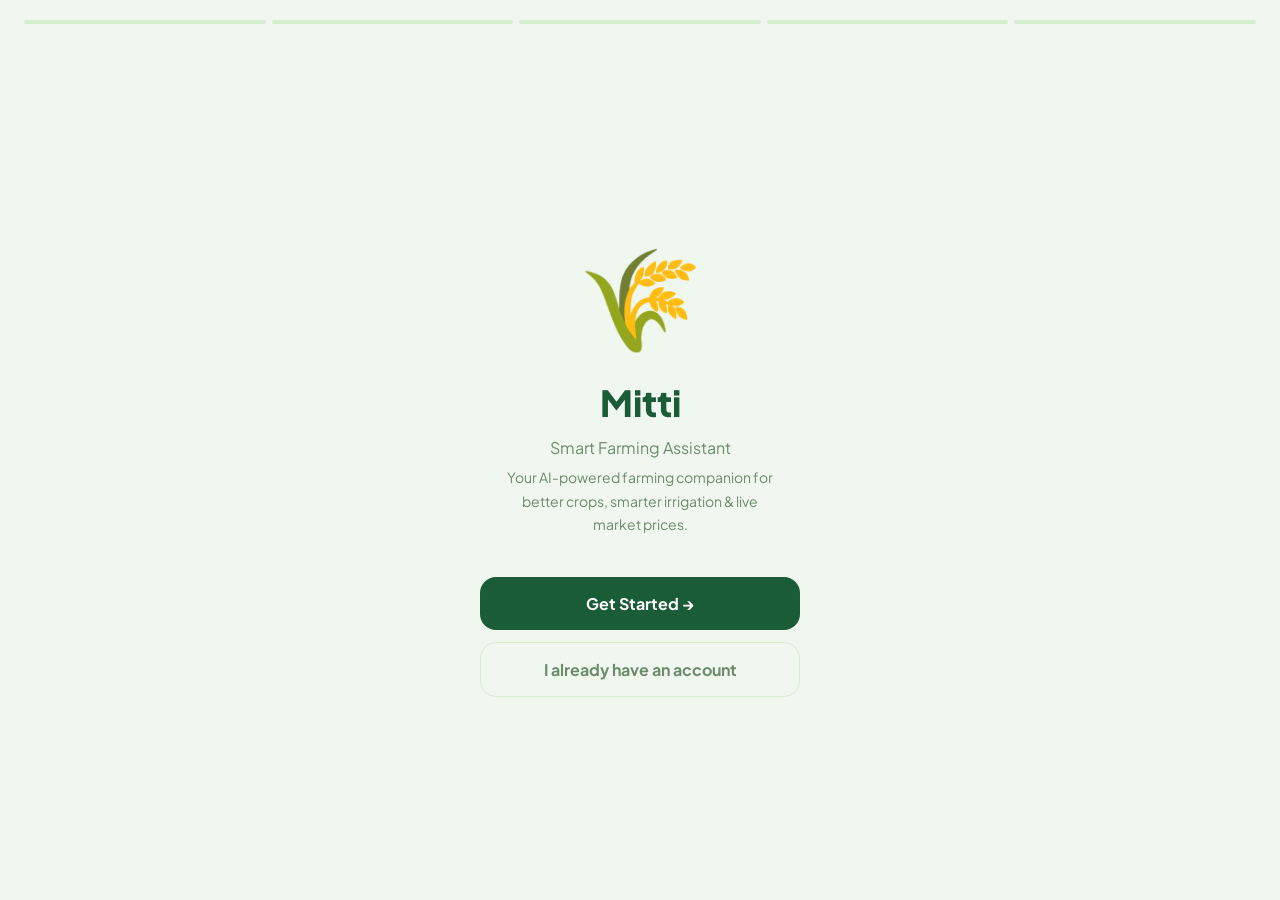
==== index.html @ cff634e8 "Update print statement from 'Hello' to 'Goodbye'" ====
<!DOCTYPE html>
<html lang="en">
<head>
<meta charset="UTF-8"/>
<meta name="viewport" content="width=device-width, initial-scale=1.0"/>
<title>Mitti – Smart Farming Assistant</title>
<link href="https://fonts.googleapis.com/css2?family=Noto+Sans+Bengali:wght@400;600;700;800&family=Noto+Sans+Devanagari:wght@400;600;700;800&family=Plus+Jakarta+Sans:wght@400;500;600;700;800&display=swap" rel="stylesheet"/>
<style>
*{margin:0;padding:0;box-sizing:border-box}
:root{
  --green:#1A5C38;--green2:#2E8B57;--green3:#E8F5E2;
  --amber:#F4A429;--amber3:#FEF3E2;
  --bg:#F0F7EE;--card:#fff;--border:#D6EDD0;
  --text:#1A2E1A;--muted:#6B8C6B;
  --danger:#C0392B;--info:#1A6EA8;--teal:#0F8C6E;
  --radius:16px;--shadow:0 2px 16px rgba(26,92,56,0.08);
}
body{font-family:'Plus Jakarta Sans',sans-serif;background:var(--bg);color:var(--text);min-height:100vh}

/* ── ONBOARDING ── */
#onboarding{position:fixed;inset:0;z-index:999;background:var(--bg);display:flex;flex-direction:column;overflow:hidden}
.ob-progress{display:flex;gap:6px;padding:20px 24px 0}
.ob-step{height:4px;border-radius:2px;flex:1;background:var(--border);transition:background 0.3s}
.ob-step.done{background:var(--green)}
.ob-screen{display:none;flex:1;flex-direction:column;padding:28px 24px 24px;overflow-y:auto}
.ob-screen.active{display:flex}
.ob-title{font-size:26px;font-weight:800;color:var(--text);margin-bottom:8px;line-height:1.2}
.ob-sub{font-size:14px;color:var(--muted);margin-bottom:28px;line-height:1.6}
.ob-illus{font-size:80px;text-align:center;margin-bottom:20px}
.ob-input-wrap{margin-bottom:16px}
.ob-label{font-size:13px;font-weight:600;color:var(--muted);margin-bottom:6px;display:block}
.ob-input{width:100%;border:1.5px solid var(--border);border-radius:14px;padding:14px 16px;font-size:15px;outline:none;font-family:inherit;background:var(--card);color:var(--text);transition:border 0.2s}
.ob-input:focus{border-color:var(--green2)}
.ob-input.error{border-color:var(--danger)}
.ob-err{font-size:12px;color:var(--danger);margin-top:5px;display:none}
.ob-row{display:flex;gap:12px}
.ob-btn{width:100%;background:var(--green);color:#fff;border:none;border-radius:16px;padding:16px;font-size:16px;font-weight:700;cursor:pointer;font-family:inherit;margin-top:auto;transition:all 0.2s}
.ob-btn:hover{background:var(--green2)}
.ob-btn:disabled{background:#ccc;cursor:default}
.ob-btn-outline{background:transparent;border:1.5px solid var(--border);color:var(--muted)}
.ob-btn-outline:hover{border-color:var(--green);color:var(--green);background:var(--green3)}

/* OTP boxes */
.otp-row{display:flex;gap:12px;justify-content:center;margin:24px 0}
.otp-box{width:54px;height:60px;border:1.5px solid var(--border);border-radius:14px;font-size:24px;font-weight:700;text-align:center;outline:none;font-family:inherit;background:var(--card);color:var(--text);transition:border 0.2s}
.otp-box:focus{border-color:var(--green2)}

/* Language grid */
.lang-grid{display:grid;grid-template-columns:1fr 1fr;gap:10px;margin-bottom:20px}
.lang-card{border:1.5px solid var(--border);border-radius:14px;padding:14px 16px;cursor:pointer;transition:all 0.2s;display:flex;align-items:center;gap:12px;background:var(--card)}
.lang-card:hover{border-color:var(--green2);background:var(--green3)}
.lang-card.selected{border-color:var(--green);background:var(--green3)}
.lang-card.selected .lang-check{opacity:1}
.lang-flag{font-size:26px}
.lang-name{font-size:14px;font-weight:700;color:var(--text)}
.lang-native{font-size:13px;color:var(--muted)}
.lang-check{opacity:0;color:var(--green);font-size:18px;margin-left:auto;transition:opacity 0.2s}

/* Location */
.pincode-status{font-size:13px;margin-top:8px;display:none}
.pincode-status.loading{display:block;color:var(--muted)}
.pincode-status.found{display:block;color:var(--green)}
.pincode-status.notfound{display:block;color:var(--danger)}
.location-card{background:var(--green3);border:1px solid var(--border);border-radius:14px;padding:16px;margin-top:14px;display:none}
.location-card.show{display:block}

/* Welcome screen */
.welcome-hero{background:linear-gradient(135deg,var(--green) 0%,var(--teal) 100%);border-radius:24px;padding:32px 24px;color:#fff;text-align:center;margin-bottom:24px}
.welcome-avatar{width:72px;height:72px;border-radius:36px;background:rgba(255,255,255,0.2);display:inline-flex;align-items:center;justify-content:center;font-size:36px;margin-bottom:16px}

/* ── MAIN APP ── */
#app{display:none}
.app-wrap{display:flex;min-height:100vh}
.sidebar{width:240px;background:var(--card);border-right:1px solid var(--border);position:fixed;top:0;left:0;height:100vh;display:flex;flex-direction:column;z-index:100;transition:transform 0.3s}
.main{margin-left:240px;flex:1;min-height:100vh}
.topbar{background:var(--card);border-bottom:1px solid var(--border);padding:16px 28px;display:flex;align-items:center;justify-content:space-between;position:sticky;top:0;z-index:50}
.content{padding:28px;max-width:1100px}
.sidebar-logo{padding:20px 20px 14px;display:flex;align-items:center;gap:12px;border-bottom:1px solid var(--border)}
.logo-icon{width:40px;height:40px;background:var(--green);border-radius:12px;display:flex;align-items:center;justify-content:center;font-size:20px}
.logo-text{font-size:20px;font-weight:800;color:var(--green)}
.nav-items{padding:16px 12px;flex:1}
.nav-item{display:flex;align-items:center;gap:12px;padding:11px 14px;border-radius:12px;cursor:pointer;font-size:14px;font-weight:600;color:var(--muted);transition:all 0.2s;margin-bottom:4px;border:none;background:none;width:100%;text-align:left;font-family:inherit}
.nav-item:hover{background:var(--green3);color:var(--green)}
.nav-item.active{background:var(--green3);color:var(--green)}
.sidebar-bottom{padding:16px;border-top:1px solid var(--border)}
.user-chip{display:flex;align-items:center;gap:10px;margin-bottom:12px}
.user-avatar{width:36px;height:36px;border-radius:18px;background:var(--green);display:flex;align-items:center;justify-content:center;font-size:16px;color:#fff;flex-shrink:0}
.lang-btn{background:var(--amber);color:#fff;border:none;border-radius:20px;padding:7px 18px;font-size:13px;font-weight:700;cursor:pointer;font-family:inherit}
.card{background:var(--card);border:1px solid var(--border);border-radius:var(--radius);box-shadow:var(--shadow)}
.grid-2{display:grid;grid-template-columns:1fr 1fr;gap:16px}
.grid-3{display:grid;grid-template-columns:1fr 1fr 1fr;gap:16px}
.grid-4{display:grid;grid-template-columns:repeat(4,1fr);gap:16px}
.hero-card{background:linear-gradient(135deg,var(--green) 0%,var(--teal) 100%);color:#fff;border-radius:20px;padding:28px;position:relative;overflow:hidden;margin-bottom:24px}
.hero-card::after{content:"🌿";position:absolute;right:-10px;top:-10px;font-size:120px;opacity:0.1;pointer-events:none}
.hero-temp{font-size:64px;font-weight:800;line-height:1}
.hero-badge{background:rgba(255,255,255,0.18);border-radius:12px;padding:7px 14px;font-size:13px;font-weight:600}
.stat-card{padding:20px;text-align:center}
.stat-val{font-size:28px;font-weight:800;margin:8px 0 4px}
.stat-lbl{font-size:12px;color:var(--muted);font-weight:600}
.field-card{padding:18px;cursor:pointer;transition:all 0.2s;border-radius:var(--radius)}
.field-card:hover{box-shadow:0 4px 24px rgba(26,92,56,0.12);transform:translateY(-2px)}
.health-bar-bg{background:#E8F5E2;border-radius:6px;height:8px;overflow:hidden;flex:1}
.health-bar{height:100%;border-radius:6px;background:linear-gradient(90deg,var(--green2),var(--amber))}
.badge{font-size:11px;font-weight:700;padding:4px 12px;border-radius:20px}
.badge-optimal{background:#E8F5E0;color:#1A5C38}
.badge-refill{background:#FDEDEC;color:#C0392B}
.badge-full{background:#EAF3FB;color:#1A6EA8}
.market-row{display:flex;align-items:center;padding:14px 18px;border-bottom:1px solid var(--border);transition:background 0.15s}
.market-row:last-child{border-bottom:none}
.market-row:hover{background:var(--bg)}
.up{color:#1A7A3C}.down{color:var(--danger)}.stable{color:var(--muted)}
.chat-wrap{display:flex;flex-direction:column;height:calc(100vh - 140px);max-height:720px}
.chat-msgs{flex:1;overflow-y:auto;padding:16px 0;display:flex;flex-direction:column;gap:12px}
.msg{display:flex;gap:10px;align-items:flex-start}
.msg.user{flex-direction:row-reverse}
.msg-avatar{width:36px;height:36px;border-radius:18px;background:var(--green);display:flex;align-items:center;justify-content:center;font-size:16px;flex-shrink:0}
.msg-bubble{max-width:72%;padding:12px 16px;border-radius:18px;font-size:14px;line-height:1.65;white-space:pre-wrap}
.msg.ai .msg-bubble{background:var(--card);border:1px solid var(--border);border-radius:4px 18px 18px 18px;color:var(--text)}
.msg.user .msg-bubble{background:var(--green);color:#fff;border-radius:18px 4px 18px 18px}
.chat-input-row{display:flex;gap:10px;padding:16px 0 0;border-top:1px solid var(--border)}
.chat-input{flex:1;border:1.5px solid var(--border);border-radius:14px;padding:12px 16px;font-size:14px;outline:none;font-family:inherit;background:var(--card);color:var(--text)}
.chat-input:focus{border-color:var(--green2)}
.chat-send{width:44px;height:44px;border-radius:12px;border:none;background:var(--green);color:#fff;font-size:18px;cursor:pointer;display:flex;align-items:center;justify-content:center}
.chat-send:disabled{background:#ccc;cursor:default}
.suggestion-btn{background:var(--green3);border:1px solid var(--border);border-radius:20px;padding:7px 14px;font-size:12px;color:var(--green);cursor:pointer;font-weight:600;font-family:inherit}
.forecast-row{display:flex;align-items:center;padding:13px 18px;border-bottom:1px solid var(--border)}
.forecast-row:last-child{border-bottom:none}
.tip-card{display:flex;gap:14px;align-items:flex-start;border-radius:14px;padding:16px}
.section-title{font-size:19px;font-weight:800;color:var(--text);margin-bottom:16px}
.section-sub{font-size:13px;color:var(--muted);margin-bottom:16px;margin-top:-10px}
.mover-card{border-radius:16px;padding:16px 18px}
.chip-row{display:flex;gap:8px;flex-wrap:wrap;margin-bottom:16px}
.chip{border-radius:20px;padding:6px 16px;font-size:13px;font-weight:600;cursor:pointer;border:1px solid var(--border);background:var(--card);color:var(--muted);transition:all 0.2s;font-family:inherit}
.chip.active{background:var(--green);color:#fff;border-color:var(--green)}
.search-box{display:flex;align-items:center;gap:10px;background:var(--card);border:1.5px solid var(--border);border-radius:14px;padding:10px 16px;margin-bottom:14px}
.search-box:focus-within{border-color:var(--green2)}
.search-input{border:none;outline:none;flex:1;font-size:14px;font-family:inherit;background:transparent;color:var(--text)}
.modal-overlay{position:fixed;inset:0;background:rgba(0,0,0,0.5);z-index:200;display:flex;align-items:center;justify-content:center;padding:20px}
.modal{background:var(--card);border-radius:24px;padding:28px;width:100%;max-width:480px;max-height:88vh;overflow-y:auto}
.modal-close{background:var(--bg);border:none;border-radius:20px;width:34px;height:34px;cursor:pointer;font-size:16px;display:flex;align-items:center;justify-content:center}
.modal-row{display:flex;justify-content:space-between;padding:12px 0;border-bottom:1px solid var(--border);font-size:14px}
.modal-row span:first-child{color:var(--muted)}
.modal-row span:last-child{font-weight:600}
.btn-primary{width:100%;margin-top:20px;background:var(--green);color:#fff;border:none;border-radius:16px;padding:15px;font-size:15px;font-weight:700;cursor:pointer;font-family:inherit}
.dot{width:7px;height:7px;border-radius:50%;background:var(--green2);animation:bounce 1.2s ease-in-out infinite}
.dot:nth-child(2){animation-delay:0.2s}.dot:nth-child(3){animation-delay:0.4s}
@keyframes bounce{0%,60%,100%{transform:translateY(0)}30%{transform:translateY(-7px)}}
.hamburger{display:none;background:none;border:none;cursor:pointer;font-size:24px;padding:4px}
.sidebar-overlay{display:none;position:fixed;inset:0;background:rgba(0,0,0,0.4);z-index:99}
@media(max-width:768px){
  .sidebar{transform:translateX(-100%)}
  .sidebar.open{transform:translateX(0)}
  .sidebar-overlay.open{display:block}
  .main{margin-left:0}
  .topbar{padding:14px 16px}
  .content{padding:16px}
  .grid-4{grid-template-columns:1fr 1fr}
  .grid-3{grid-template-columns:1fr 1fr}
  .grid-2{grid-template-columns:1fr}
  .hamburger{display:block}
  .chat-wrap{height:calc(100vh - 120px)}
  .hero-temp{font-size:48px}
  .lang-grid{grid-template-columns:1fr 1fr}
}
</style>
</head>
<body>

<!-- ═══════════════ ONBOARDING ═══════════════ -->
<div id="onboarding">
  <div class="ob-progress">
    <div class="ob-step" id="p0"></div>
    <div class="ob-step" id="p1"></div>
    <div class="ob-step" id="p2"></div>
    <div class="ob-step" id="p3"></div>
    <div class="ob-step" id="p4"></div>
  </div>

  <!-- Screen 0: Welcome splash -->
  <div class="ob-screen active" id="ob0">
    <div style="flex:1;display:flex;flex-direction:column;align-items:center;justify-content:center;text-align:center">
      <div style="font-size:100px;margin-bottom:20px">🌾</div>
      <div style="font-size:36px;font-weight:800;color:var(--green);margin-bottom:12px">Mitti</div>
      <div style="font-size:16px;color:var(--muted);margin-bottom:8px">Smart Farming Assistant</div>
      <div style="font-size:14px;color:var(--muted);max-width:280px;line-height:1.7;margin-bottom:40px">
        Your AI-powered farming companion for better crops, smarter irrigation & live market prices.
      </div>
      <div style="display:flex;flex-direction:column;gap:12px;width:100%;max-width:320px">
        <button class="ob-btn" onclick="goStep(1)">Get Started →</button>
        <button class="ob-btn ob-btn-outline" onclick="goStep(1)">I already have an account</button>
      </div>
    </div>
  </div>

  <!-- Screen 1: Sign Up -->
  <div class="ob-screen" id="ob1">
    <div class="ob-illus">📱</div>
    <div class="ob-title">Create your account</div>
    <div class="ob-sub">Enter your details to get started with Mitti</div>

    <div class="ob-input-wrap">
      <label class="ob-label">Full Name</label>
      <input class="ob-input" id="inp-name" type="text" placeholder="e.g. Ramesh Kumar"/>
      <div class="ob-err" id="err-name">Please enter your name</div>
    </div>
    <div class="ob-input-wrap">
      <label class="ob-label">Mobile Number</label>
      <div class="ob-row">
        <input class="ob-input" style="width:80px;flex-shrink:0" value="+91" readonly/>
        <input class="ob-input" id="inp-phone" type="tel" placeholder="9876543210" maxlength="10"/>
      </div>
      <div class="ob-err" id="err-phone">Enter valid 10-digit mobile number</div>
    </div>
    <div class="ob-input-wrap">
      <label class="ob-label">Email Address</label>
      <input class="ob-input" id="inp-email" type="email" placeholder="you@example.com"/>
      <div class="ob-err" id="err-email">Enter a valid email address</div>
    </div>
    <button class="ob-btn" style="margin-top:20px" onclick="doSignup()">Send OTP →</button>
  </div>

  <!-- Screen 2: OTP Verify -->
  <div class="ob-screen" id="ob2" style="text-align:center">
    <div class="ob-illus">🔐</div>
    <div class="ob-title">Verify your number</div>
    <div class="ob-sub" id="otp-sub">We sent a 6-digit OTP to your mobile number</div>
    <div class="otp-row">
      <input class="otp-box" maxlength="1" id="otp0" oninput="otpNext(0)" onkeydown="otpBack(0,event)"/>
      <input class="otp-box" maxlength="1" id="otp1" oninput="otpNext(1)" onkeydown="otpBack(1,event)"/>
      <input class="otp-box" maxlength="1" id="otp2" oninput="otpNext(2)" onkeydown="otpBack(2,event)"/>
      <input class="otp-box" maxlength="1" id="otp3" oninput="otpNext(3)" onkeydown="otpBack(3,event)"/>
      <input class="otp-box" maxlength="1" id="otp4" oninput="otpNext(4)" onkeydown="otpBack(4,event)"/>
      <input class="otp-box" maxlength="1" id="otp5" oninput="otpNext(5)" onkeydown="otpBack(5,event)"/>
    </div>
    <div style="font-size:13px;color:var(--muted);margin-bottom:8px">Didn't receive? <span style="color:var(--green);cursor:pointer;font-weight:600" onclick="resendOTP()">Resend OTP</span></div>
    <div style="font-size:12px;color:var(--muted);background:var(--amber3);border-radius:10px;padding:10px 14px;margin-bottom:20px">
      🔒 For demo, use OTP: <strong>123456</strong>
    </div>
    <button class="ob-btn" onclick="verifyOTP()">Verify & Continue →</button>
  </div>

  <!-- Screen 3: Language Selection -->
  <div class="ob-screen" id="ob3">
    <div class="ob-title">Choose your languages</div>
    <div class="ob-sub">Select all languages you want to use in Mitti</div>
    <div class="lang-grid" id="lang-grid"></div>
    <div style="font-size:12px;color:var(--muted);margin-bottom:16px">✅ Selected: <span id="lang-count">0</span> language(s)</div>
    <button class="ob-btn" onclick="doLangSelect()">Continue →</button>
  </div>

  <!-- Screen 4: Location -->
  <div class="ob-screen" id="ob4">
    <div class="ob-illus">📍</div>
    <div class="ob-title">Your farm location</div>
    <div class="ob-sub">Enter your PIN code to get local weather and mandi prices</div>
    <div class="ob-input-wrap">
      <label class="ob-label">State</label>
      <select class="ob-input" id="inp-state" onchange="onStateChange()">
        <option value="">Select State</option>
        <option>Andhra Pradesh</option><option>Assam</option><option>Bihar</option>
        <option>Chhattisgarh</option><option>Gujarat</option><option>Haryana</option>
        <option>Himachal Pradesh</option><option>Jharkhand</option><option>Karnataka</option>
        <option>Kerala</option><option>Madhya Pradesh</option><option>Maharashtra</option>
        <option>Manipur</option><option>Meghalaya</option><option>Odisha</option>
        <option>Punjab</option><option>Rajasthan</option><option>Sikkim</option>
        <option>Tamil Nadu</option><option>Telangana</option><option>Tripura</option>
        <option>Uttar Pradesh</option><option>Uttarakhand</option>
        <option selected>West Bengal</option>
      </select>
    </div>
    <div class="ob-input-wrap">
      <label class="ob-label">District / City</label>
      <input class="ob-input" id="inp-city" type="text" placeholder="e.g. Kharagpur"/>
      <div class="ob-err" id="err-city">Please enter your city/district</div>
    </div>
    <div class="ob-input-wrap">
      <label class="ob-label">PIN Code</label>
      <input class="ob-input" id="inp-pin" type="tel" placeholder="e.g. 721301" maxlength="6"
        oninput="lookupPin(this.value)"/>
      <div class="pincode-status loading" id="pin-loading">🔍 Looking up location...</div>
      <div class="pincode-status found" id="pin-found"></div>
      <div class="pincode-status notfound" id="pin-notfound">⚠️ PIN not found. Please check and retry.</div>
    </div>
    <div class="location-card" id="loc-preview">
      <div style="font-size:13px;font-weight:700;color:var(--green);margin-bottom:8px">📍 Location Confirmed</div>
      <div id="loc-details" style="font-size:14px;color:var(--text)"></div>
      <div id="loc-weather" style="margin-top:10px;padding-top:10px;border-top:1px solid var(--border)"></div>
    </div>
    <button class="ob-btn" style="margin-top:20px" onclick="doLocation()">Set My Location →</button>
  </div>

  <!-- Screen 5: Welcome -->
  <div class="ob-screen" id="ob5">
    <div style="flex:1;display:flex;flex-direction:column;align-items:center;justify-content:center;text-align:center">
      <div class="welcome-hero" style="width:100%">
        <div class="welcome-avatar">👨‍🌾</div>
        <div style="font-size:24px;font-weight:800;margin-bottom:8px">Welcome to Mitti!</div>
        <div id="welcome-name" style="font-size:16px;opacity:0.85"></div>
      </div>
      <div id="welcome-summary" style="width:100%;text-align:left"></div>
      <button class="ob-btn" style="margin-top:24px" onclick="enterApp()">🚀 Open My Dashboard</button>
    </div>
  </div>
</div>

<!-- ═══════════════ MAIN APP ═══════════════ -->
<div id="app">
<div class="app-wrap">
  <aside class="sidebar" id="sidebar">
    <div class="sidebar-logo">
      <div class="logo-icon">🌾</div>
      <div>
        <div class="logo-text">Mitti</div>
        <div style="font-size:11px;color:var(--muted)" id="app-logo-sub">Smart Farming</div>
      </div>
    </div>
    <nav class="nav-items" id="nav-items"></nav>
    <div class="sidebar-bottom">
      <div class="user-chip">
        <div class="user-avatar">👨‍🌾</div>
        <div>
          <div style="font-size:13px;font-weight:700;color:var(--text)" id="sb-name">Farmer</div>
          <div style="font-size:11px;color:var(--muted)" id="sb-loc">—</div>
        </div>
      </div>
      <button class="lang-btn" id="lang-btn" onclick="cycleLang()">EN</button>
      <div style="font-size:11px;color:var(--muted);margin-top:8px" id="sb-pin"></div>
    </div>
  </aside>
  <div class="sidebar-overlay" id="sidebar-overlay" onclick="closeSidebar()"></div>
  <div class="main">
    <div class="topbar">
      <div style="display:flex;align-items:center;gap:12px">
        <button class="hamburger" onclick="openSidebar()">☰</button>
        <div>
          <div id="topbar-title" style="font-size:18px;font-weight:800;color:var(--text)">Home</div>
          <div id="topbar-date" style="font-size:12px;color:var(--muted)"></div>
        </div>
      </div>
      <div style="display:flex;align-items:center;gap:12px">
        <button class="lang-btn" id="lang-btn2" onclick="cycleLang()">EN</button>
        <div style="width:36px;height:36px;border-radius:18px;background:var(--green3);display:flex;align-items:center;justify-content:center;font-size:18px">👨‍🌾</div>
      </div>
    </div>
    <div class="content" id="main-content"></div>
  </div>
</div>
</div>

<div class="modal-overlay" id="field-modal" style="display:none" onclick="closeModal()">
  <div class="modal" onclick="event.stopPropagation()" id="modal-inner"></div>
</div>

<script>
// ── USER DATA ──────────────────────────────────────────────────────────────────
const USER = {name:'',phone:'',email:'',languages:[],state:'West Bengal',city:'Kharagpur',pin:'721301'};

// ── INDIAN LANGUAGES ──────────────────────────────────────────────────────────
const INDIAN_LANGS = [
  {code:'hi',name:'Hindi',native:'हिन्दी',flag:'🇮🇳'},
  {code:'bn',name:'Bengali',native:'বাংলা',flag:'🏳'},
  {code:'te',name:'Telugu',native:'తెలుగు',flag:'🏳'},
  {code:'mr',name:'Marathi',native:'मराठी',flag:'🏳'},
  {code:'ta',name:'Tamil',native:'தமிழ்',flag:'🏳'},
  {code:'gu',name:'Gujarati',native:'ગુજરાતી',flag:'🏳'},
  {code:'kn',name:'Kannada',native:'ಕನ್ನಡ',flag:'🏳'},
  {code:'ml',name:'Malayalam',native:'മലയാളം',flag:'🏳'},
  {code:'pa',name:'Punjabi',native:'ਪੰਜਾਬੀ',flag:'🏳'},
  {code:'or',name:'Odia',native:'ଓଡ଼ିଆ',flag:'🏳'},
  {code:'as',name:'Assamese',native:'অসমীয়া',flag:'🏳'},
  {code:'en',name:'English',native:'English',flag:'🇬🇧'},
];

// ── TRANSLATIONS (en + bn + hi) ───────────────────────────────────────────────
const T = {
  en:{home:"Home",fields:"Fields",weather:"Weather",market:"Market",ai:"KisanAI",
    good_morning:"Good Morning",good_afternoon:"Good Afternoon",good_evening:"Good Evening",
    farmer:"Farmer",avg_moisture:"Avg Moisture",alerts:"Alerts",your_fields:"Your Fields",
    view_all:"View all",crop_health:"Crop Health",last_irr:"Last irrigated",
    optimal:"Optimal",refill:"Refill",full:"Full",mostly_cloudy:"Mostly Cloudy",
    feels_like:"Feels like",uv:"UV Index",sunrise:"Sunrise",sunset:"Sunset",
    forecast:"7-Day Forecast",farm_tips:"Farming Advisory",market_title:"Market Prices",
    market_sub:"Live mandi rates · Updated today",search:"Search crop...",price_unit:"₹/quintal",
    stable:"Stable",top_gainer:"TOP GAINER",top_fall:"TOP FALL",
    ai_title:"KisanAI Assistant",ai_sub:"AI-powered · Ask in your language",
    ai_placeholder:"Ask about crops, soil, weather, market...",
    ai_greeting:"Namaste! I'm KisanAI 🌾 Ask me anything about farming — crop advice, irrigation, pest management, market prices and more!",
    suggestions:["When to irrigate?","Wheat disease?","Best fertilizer?","Market prices?"],
    fert_due:"Fertilizer Due",pest_risk:"Pest Risk",low:"Low",in5days:"In 5 days",
    schedule_irr:"💧 Schedule Irrigation"},
  bn:{home:"হোম",fields:"মাঠ",weather:"আবহাওয়া",market:"বাজার",ai:"কিসানAI",
    good_morning:"শুভ সকাল",good_afternoon:"শুভ বিকাল",good_evening:"শুভ সন্ধ্যা",
    farmer:"কৃষক",avg_moisture:"গড় আর্দ্রতা",alerts:"সতর্কতা",your_fields:"আপনার মাঠ",
    view_all:"সব দেখুন",crop_health:"ফসলের স্বাস্থ্য",last_irr:"শেষ সেচ",
    optimal:"সর্বোত্তম",refill:"পুনরায় পূরণ",full:"পরিপূর্ণ",mostly_cloudy:"মেঘলা",
    feels_like:"অনুভূত",uv:"UV সূচক",sunrise:"সূর্যোদয়",sunset:"সূর্যাস্ত",
    forecast:"৭ দিনের পূর্বাভাস",farm_tips:"কৃষি পরামর্শ",market_title:"বাজার মূল্য",
    market_sub:"লাইভ মান্ডি রেট · আজ আপডেট",search:"ফসল খুঁজুন...",price_unit:"₹/কুইন্টাল",
    stable:"স্থিতিশীল",top_gainer:"শীর্ষ লাভজনক",top_fall:"সর্বাধিক পতন",
    ai_title:"কিসানAI সহায়ক",ai_sub:"AI চালিত · আপনার ভাষায় জিজ্ঞেস করুন",
    ai_placeholder:"ফসল, মাটি, আবহাওয়া সম্পর্কে জিজ্ঞেস করুন...",
    ai_greeting:"নমস্কার! আমি কিসানAI 🌾 ফসলের পরামর্শ, সেচ, বাজার মূল্য — যেকোনো প্রশ্ন করুন!",
    suggestions:["কখন সেচ দেবো?","গমের রোগ?","সেরা সার?","বাজার মূল্য?"],
    fert_due:"সার দেওয়ার সময়",pest_risk:"কীটপতঙ্গ ঝুঁকি",low:"কম",in5days:"৫ দিনে",
    schedule_irr:"💧 সেচ নির্ধারণ করুন"},
  hi:{home:"होम",fields:"खेत",weather:"मौसम",market:"बाज़ार",ai:"किसानAI",
    good_morning:"सुप्रभात",good_afternoon:"नमस्कार",good_evening:"शुभ संध्या",
    farmer:"किसान",avg_moisture:"औसत नमी",alerts:"अलर्ट",your_fields:"आपके खेत",
    view_all:"सभी देखें",crop_health:"फसल स्वास्थ्य",last_irr:"अंतिम सिंचाई",
    optimal:"उत्तम",refill:"पानी दें",full:"पूर्ण",mostly_cloudy:"बादल",
    feels_like:"महसूस",uv:"UV सूचकांक",sunrise:"सूर्योदय",sunset:"सूर्यास्त",
    forecast:"7 दिन का पूर्वानुमान",farm_tips:"कृषि सलाह",market_title:"बाज़ार भाव",
    market_sub:"लाइव मंडी रेट · आज अपडेट",search:"फसल खोजें...",price_unit:"₹/क्विंटल",
    stable:"स्थिर",top_gainer:"सबसे ऊपर",top_fall:"सबसे नीचे",
    ai_title:"किसानAI सहायक",ai_sub:"AI चालित · अपनी भाषा में पूछें",
    ai_placeholder:"फसल, मिट्टी, मौसम के बारे में पूछें...",
    ai_greeting:"नमस्ते! मैं किसानAI हूँ 🌾 फसल सलाह, सिंचाई, बाज़ार भाव — कुछ भी पूछें!",
    suggestions:["सिंचाई कब करें?","गेहूँ की बीमारी?","सबसे अच्छी खाद?","मंडी भाव?"],
    fert_due:"खाद की तारीख",pest_risk:"कीट जोखिम",low:"कम",in5days:"5 दिन में",
    schedule_irr:"💧 सिंचाई शेड्यूल"},
};

// ── APP STATE ─────────────────────────────────────────────────────────────────
let lang = 'en';
let currentTab = 'home';
let chatMessages = [];
let marketFilter = 'All';
let marketSearch = '';
let obStep = 0;

// ── ONBOARDING HELPERS ────────────────────────────────────────────────────────
function goStep(n){
  document.getElementById('ob'+obStep).classList.remove('active');
  obStep=n;
  document.getElementById('ob'+n).classList.add('active');
  for(let i=0;i<5;i++) document.getElementById('p'+i).classList.toggle('done',i<n);
  window.scrollTo(0,0);
}

// Build language grid
function buildLangGrid(){
  const grid=document.getElementById('lang-grid');
  grid.innerHTML=INDIAN_LANGS.map(l=>`
    <div class="lang-card" id="lc-${l.code}" onclick="toggleLangCard('${l.code}')">
      <div>
        <div class="lang-name">${l.name}</div>
        <div class="lang-native">${l.native}</div>
      </div>
      <span class="lang-check">✓</span>
    </div>`).join('');
  // default select English
  toggleLangCard('en');
}
buildLangGrid();

function toggleLangCard(code){
  const el=document.getElementById('lc-'+code);
  if(!el) return;
  const idx=USER.languages.indexOf(code);
  if(idx>-1){if(USER.languages.length>1){USER.languages.splice(idx,1);el.classList.remove('selected');}}
  else{USER.languages.push(code);el.classList.add('selected');}
  document.getElementById('lang-count').textContent=USER.languages.length;
}

// OTP
function otpNext(i){
  const val=document.getElementById('otp'+i).value;
  if(val&&i<5) document.getElementById('otp'+(i+1)).focus();
  checkOTPFull();
}
function otpBack(i,e){
  if(e.key==='Backspace'&&!document.getElementById('otp'+i).value&&i>0)
    document.getElementById('otp'+(i-1)).focus();
}
function checkOTPFull(){
  let full=true;
  for(let i=0;i<6;i++) if(!document.getElementById('otp'+i).value) full=false;
}
function resendOTP(){alert('OTP resent to +91 '+USER.phone);}

// PIN lookup simulation
const PIN_DB={
  '721301':{city:'Kharagpur',district:'Paschim Medinipur',state:'West Bengal',temp:'33°C',weather:'Cloudy',humidity:'76%'},
  '700001':{city:'Kolkata',district:'Kolkata',state:'West Bengal',temp:'31°C',weather:'Partly Cloudy',humidity:'80%'},
  '110001':{city:'New Delhi',district:'Central Delhi',state:'Delhi',temp:'38°C',weather:'Sunny',humidity:'45%'},
  '400001':{city:'Mumbai',district:'Mumbai City',state:'Maharashtra',temp:'29°C',weather:'Humid',humidity:'88%'},
  '600001':{city:'Chennai',district:'Chennai',state:'Tamil Nadu',temp:'35°C',weather:'Sunny',humidity:'70%'},
  '500001':{city:'Hyderabad',district:'Hyderabad',state:'Telangana',temp:'36°C',weather:'Hot',humidity:'50%'},
  '380001':{city:'Ahmedabad',district:'Ahmedabad',state:'Gujarat',temp:'40°C',weather:'Very Hot',humidity:'30%'},
  '302001':{city:'Jaipur',district:'Jaipur',state:'Rajasthan',temp:'42°C',weather:'Sunny',humidity:'25%'},
  '226001':{city:'Lucknow',district:'Lucknow',state:'Uttar Pradesh',temp:'37°C',weather:'Hot',humidity:'55%'},
  '560001':{city:'Bengaluru',district:'Bengaluru Urban',state:'Karnataka',temp:'28°C',weather:'Pleasant',humidity:'65%'},
};

let pinTimeout=null;
function lookupPin(val){
  clearTimeout(pinTimeout);
  document.getElementById('pin-loading').style.display='none';
  document.getElementById('pin-found').style.display='none';
  document.getElementById('pin-notfound').style.display='none';
  document.getElementById('loc-preview').classList.remove('show');
  if(val.length===6){
    document.getElementById('pin-loading').style.display='block';
    pinTimeout=setTimeout(()=>{
      document.getElementById('pin-loading').style.display='none';
      const d=PIN_DB[val];
      if(d){
        document.getElementById('pin-found').style.display='block';
        document.getElementById('pin-found').textContent='✅ '+d.city+', '+d.district+', '+d.state;
        document.getElementById('loc-details').innerHTML=`<strong>${d.city}</strong>, ${d.district}, ${d.state}`;
        document.getElementById('loc-weather').innerHTML=`
          <div style="display:flex;gap:16px;align-items:center">
            <span style="font-size:28px">⛅</span>
            <div>
              <div style="font-size:18px;font-weight:800;color:var(--green)">${d.temp}</div>
              <div style="font-size:12px;color:var(--muted)">${d.weather} · Humidity ${d.humidity}</div>
            </div>
          </div>`;
        document.getElementById('loc-preview').classList.add('show');
        document.getElementById('inp-city').value=d.city;
        document.getElementById('inp-state').value=d.state;
        USER.city=d.city; USER.state=d.state; USER.pin=val;
        USER.weatherData=d;
      } else {
        document.getElementById('pin-notfound').style.display='block';
      }
    },800);
  }
}

// ── ONBOARDING STEPS ──────────────────────────────────────────────────────────
function doSignup(){
  let ok=true;
  const name=document.getElementById('inp-name').value.trim();
  const phone=document.getElementById('inp-phone').value.trim();
  const email=document.getElementById('inp-email').value.trim();
  if(!name){show('err-name');ok=false;}else hide('err-name');
  if(!/^\d{10}$/.test(phone)){show('err-phone');ok=false;}else hide('err-phone');
  if(!/^[^\s@]+@[^\s@]+\.[^\s@]+$/.test(email)){show('err-email');ok=false;}else hide('err-email');
  if(!ok) return;
  USER.name=name; USER.phone=phone; USER.email=email;
  document.getElementById('otp-sub').textContent='We sent a 6-digit OTP to +91 '+phone;
  goStep(2);
}

function verifyOTP(){
  let otp='';
  for(let i=0;i<6;i++) otp+=document.getElementById('otp'+i).value;
  if(otp.length<6){alert('Please enter the 6-digit OTP');return;}
  if(otp!=='123456'){alert('Incorrect OTP. Use 123456 for demo.');return;}
  goStep(3);
}

function doLangSelect(){
  if(USER.languages.length===0){alert('Please select at least one language');return;}
  lang=USER.languages.includes('en')?'en':USER.languages.includes('bn')?'bn':'hi';
  goStep(4);
}

function doLocation(){
  const city=document.getElementById('inp-city').value.trim();
  if(!city){show('err-city');return;}else hide('err-city');
  USER.city=city;
  USER.state=document.getElementById('inp-state').value||'West Bengal';
  USER.pin=document.getElementById('inp-pin').value||'—';
  buildWelcome();
  goStep(5);
}

function buildWelcome(){
  document.getElementById('welcome-name').textContent='Hello, '+USER.name+' 👋';
  const selLangs=USER.languages.map(c=>INDIAN_LANGS.find(l=>l.code===c)?.name||c).join(', ');
  const wd=USER.weatherData;
  document.getElementById('welcome-summary').innerHTML=`
    <div style="display:flex;flex-direction:column;gap:12px">
      ${[
        ['📱','Mobile','+91 '+USER.phone],
        ['✉️','Email',USER.email],
        ['🗣','Languages',selLangs],
        ['📍','Location',USER.city+', '+USER.state+' — '+USER.pin],
        ['🌡','Current Weather',wd?`${wd.temp}, ${wd.weather}, Humidity ${wd.humidity}`:'—'],
      ].map(([ic,l,v])=>`<div class="card" style="display:flex;gap:12px;align-items:center;padding:14px 16px">
        <span style="font-size:20px">${ic}</span>
        <div><div style="font-size:11px;color:var(--muted)">${l}</div>
          <div style="font-size:14px;font-weight:600">${v}</div></div>
      </div>`).join('')}
    </div>`;
}

function enterApp(){
  document.getElementById('onboarding').style.display='none';
  document.getElementById('app').style.display='block';
  document.getElementById('sb-name').textContent=USER.name||'Farmer';
  document.getElementById('sb-loc').textContent=USER.city;
  document.getElementById('sb-pin').textContent='PIN: '+USER.pin;
  chatMessages=[{role:'assistant',content:t('ai_greeting')}];
  updateLangBtns();
  renderNav();
  renderContent();
  const now=new Date();
  document.getElementById('topbar-date').textContent=now.toLocaleDateString('en-IN',{weekday:'long',day:'numeric',month:'long'});
}

function show(id){document.getElementById(id).style.display='block'}
function hide(id){document.getElementById(id).style.display='none'}

// ── APP DATA ──────────────────────────────────────────────────────────────────
const FIELDS=[
  {id:1,name:"North Plot",nameBn:"উত্তর মাঠ",nameHi:"उत्तरी खेत",crop:"Rice",cropBn:"ধান",cropHi:"धान",area:"2.4 ha",moisture:72,status:"Optimal",health:88,lastIrr:"2h ago",stage:"Tillering",stageBn:"কুশি পর্যায়",stageHi:"कुशी अवस्था"},
  {id:2,name:"South Field",nameBn:"দক্ষিণ মাঠ",nameHi:"दक्षिणी खेत",crop:"Wheat",cropBn:"গম",cropHi:"गेहूँ",area:"1.8 ha",moisture:45,status:"Refill",health:62,lastIrr:"1 day ago",stage:"Germination",stageBn:"অঙ্কুরোদগম",stageHi:"अंकुरण"},
  {id:3,name:"East Block",nameBn:"পূর্ব ব্লক",nameHi:"पूर्वी ब्लॉक",crop:"Maize",cropBn:"ভুট্টা",cropHi:"मक्का",area:"3.1 ha",moisture:91,status:"Full",health:95,lastIrr:"30 min ago",stage:"Flowering",stageBn:"ফুল পর্যায়",stageHi:"फूल अवस्था"},
  {id:4,name:"West Garden",nameBn:"পশ্চিম বাগান",nameHi:"पश्चिम बगीचा",crop:"Tomato",cropBn:"টমেটো",cropHi:"टमाटर",area:"0.6 ha",moisture:58,status:"Optimal",health:78,lastIrr:"4h ago",stage:"Fruiting",stageBn:"ফল পর্যায়",stageHi:"फल अवस्था"},
];
const MARKET=[
  {crop:"Rice",cropBn:"চাল",cropHi:"चावल",price:2180,change:+45,trend:"up",icon:"🌾",cat:"Grains"},
  {crop:"Wheat",cropBn:"গম",cropHi:"गेहूँ",price:2275,change:+12,trend:"up",icon:"🌿",cat:"Grains"},
  {crop:"Potato",cropBn:"আলু",cropHi:"आलू",price:1450,change:-80,trend:"down",icon:"🥔",cat:"Vegetables"},
  {crop:"Tomato",cropBn:"টমেটো",cropHi:"टमाटर",price:3200,change:+320,trend:"up",icon:"🍅",cat:"Vegetables"},
  {crop:"Onion",cropBn:"পেঁয়াজ",cropHi:"प्याज",price:2800,change:0,trend:"stable",icon:"🧅",cat:"Vegetables"},
  {crop:"Mustard",cropBn:"সরিষা",cropHi:"सरसों",price:5400,change:+120,trend:"up",icon:"🌻",cat:"Oilseeds"},
  {crop:"Maize",cropBn:"ভুট্টা",cropHi:"मक्का",price:1890,change:-30,trend:"down",icon:"🌽",cat:"Grains"},
  {crop:"Jute",cropBn:"পাট",cropHi:"जूट",price:4600,change:+200,trend:"up",icon:"🪢",cat:"Fibre"},
  {crop:"Brinjal",cropBn:"বেগুন",cropHi:"बैंगन",price:2100,change:+60,trend:"up",icon:"🍆",cat:"Vegetables"},
  {crop:"Green Chilli",cropBn:"কাঁচা মরিচ",cropHi:"हरी मिर्च",price:6800,change:-400,trend:"down",icon:"🌶",cat:"Spices"},
];
const WEATHER_DAYS=[
  {day:"Mon",dayBn:"সোম",dayHi:"सोम",icon:"☀",hi:34,lo:24},
  {day:"Tue",dayBn:"মঙ্গল",dayHi:"मंगल",icon:"⛅",hi:31,lo:22},
  {day:"Wed",dayBn:"বুধ",dayHi:"बुध",icon:"🌧",hi:27,lo:20},
  {day:"Thu",dayBn:"বৃহ",dayHi:"गुरु",icon:"🌧",hi:26,lo:19},
  {day:"Fri",dayBn:"শুক্র",dayHi:"शुक्र",icon:"⛅",hi:30,lo:22},
  {day:"Sat",dayBn:"শনি",dayHi:"शनि",icon:"☀",hi:35,lo:25},
  {day:"Sun",dayBn:"রবি",dayHi:"रवि",icon:"☀",hi:36,lo:26},
];

// ── TRANSLATION HELPER ────────────────────────────────────────────────────────
function t(key){return (T[lang]||T.en)[key]||T.en[key]||key}
function fn(f,k){return lang==='bn'?f[k+'Bn']:lang==='hi'?f[k+'Hi']:f[k]}

// ── LANG CYCLE ────────────────────────────────────────────────────────────────
function cycleLang(){
  const available=USER.languages.length>0?USER.languages:['en'];
  const idx=available.indexOf(lang);
  lang=available[(idx+1)%available.length];
  chatMessages=[{role:'assistant',content:t('ai_greeting')}];
  updateLangBtns();
  renderNav();
  renderContent();
}
function updateLangBtns(){
  const label=lang.toUpperCase();
  document.getElementById('lang-btn').textContent=label;
  document.getElementById('lang-btn2').textContent=label;
}

// ── NAVIGATION ────────────────────────────────────────────────────────────────
const TABS=[{id:'home',icon:'🏠',key:'home'},{id:'fields',icon:'🌾',key:'fields'},
  {id:'weather',icon:'🌤',key:'weather'},{id:'market',icon:'📊',key:'market'},{id:'ai',icon:'🤖',key:'ai'}];

function renderNav(){
  document.getElementById('nav-items').innerHTML=TABS.map(tb=>`
    <button class="nav-item ${currentTab===tb.id?'active':''}" onclick="switchTab('${tb.id}')">
      <span style="width:24px;text-align:center;font-size:18px">${tb.icon}</span>
      <span>${t(tb.key)}</span>
    </button>`).join('');
  document.getElementById('topbar-title').textContent=t(currentTab);
}
function switchTab(tab){currentTab=tab;renderNav();renderContent();closeSidebar();}
function openSidebar(){document.getElementById('sidebar').classList.add('open');document.getElementById('sidebar-overlay').classList.add('open');}
function closeSidebar(){document.getElementById('sidebar').classList.remove('open');document.getElementById('sidebar-overlay').classList.remove('open');}

// ── HELPERS ───────────────────────────────────────────────────────────────────
function svgRing(val,size=64){
  const r=(size-8)/2,circ=2*Math.PI*r,dash=(val/100)*circ;
  const col=val<50?'#C0392B':val>85?'#1A6EA8':'#2E8B57';
  return `<svg width="${size}" height="${size}" viewBox="0 0 ${size} ${size}">
    <circle cx="${size/2}" cy="${size/2}" r="${r}" fill="none" stroke="#E8F5E2" stroke-width="7"/>
    <circle cx="${size/2}" cy="${size/2}" r="${r}" fill="none" stroke="${col}" stroke-width="7"
      stroke-dasharray="${dash} ${circ}" stroke-linecap="round" transform="rotate(-90 ${size/2} ${size/2})"/>
    <text x="${size/2}" y="${size/2+1}" text-anchor="middle" dominant-baseline="middle"
      font-size="${size>60?13:11}" font-weight="700" fill="${col}">${val}%</text></svg>`;
}
function badge(s){
  const map={Optimal:`<span class="badge badge-optimal">${t('optimal')}</span>`,
    Refill:`<span class="badge badge-refill">${t('refill')}</span>`,
    Full:`<span class="badge badge-full">${t('full')}</span>`};
  return map[s]||'';
}
function fieldCard(f){
  return `<div class="card field-card" onclick="openFieldModal(${f.id})">
    <div style="display:flex;justify-content:space-between;align-items:flex-start">
      <div><div style="font-size:16px;font-weight:700">${fn(f,'name')}</div>
        <div style="font-size:12px;color:var(--muted);margin-top:3px">${fn(f,'crop')} · ${f.area} · ${fn(f,'stage')}</div></div>
      ${badge(f.status)}</div>
    <div style="display:flex;align-items:center;gap:16px;margin-top:14px">
      ${svgRing(f.moisture,54)}
      <div style="flex:1">
        <div style="display:flex;justify-content:space-between;margin-bottom:6px">
          <span style="font-size:12px;color:var(--muted)">${t('crop_health')}</span>
          <span style="font-size:12px;font-weight:700;color:var(--green)">${f.health}%</span>
        </div>
        <div class="health-bar-bg"><div class="health-bar" style="width:${f.health}%"></div></div>
        <div style="font-size:11px;color:#AAA;margin-top:6px">${t('last_irr')}: ${f.lastIrr}</div>
      </div>
    </div>
  </div>`;
}

// ── SCREENS ───────────────────────────────────────────────────────────────────
function renderHome(){
  const now=new Date(),h=now.getHours();
  const greet=h<12?t('good_morning'):h<17?t('good_afternoon'):t('good_evening');
  const totalMoist=Math.round(FIELDS.reduce((s,f)=>s+f.moisture,0)/FIELDS.length);
  const wd=USER.weatherData||{temp:'33°C',weather:'Cloudy',humidity:'76%'};
  const dateStr=now.toLocaleDateString('en-IN',{weekday:'long',day:'numeric',month:'long',year:'numeric'});
  return `
  <div class="hero-card">
    <div style="display:flex;justify-content:space-between;align-items:flex-start">
      <div>
        <div style="font-size:13px;opacity:0.8;margin-bottom:4px">${dateStr}</div>
        <div style="font-size:26px;font-weight:800;margin-bottom:4px">${greet}, ${USER.name||t('farmer')} 👋</div>
        <div style="font-size:13px;opacity:0.8;margin-bottom:16px">📍 ${USER.city}, ${USER.state} · PIN ${USER.pin}</div>
        <div class="hero-temp">${wd.temp}</div>
        <div style="font-size:15px;opacity:0.85;margin-top:6px">${wd.weather}</div>
      </div>
      <div style="font-size:70px">⛅</div>
    </div>
    <div style="display:flex;gap:10px;margin-top:16px;flex-wrap:wrap">
      <div class="hero-badge">💧 ${wd.humidity}</div>
      <div class="hero-badge">🌬 18 km/h</div>
      <div class="hero-badge">🌧 10%</div>
    </div>
  </div>
  <div class="grid-3" style="margin-bottom:28px">
    <div class="card stat-card"><div style="font-size:26px">🌾</div>
      <div class="stat-val" style="color:var(--green)">${FIELDS.length}</div>
      <div class="stat-lbl">${t('fields')}</div></div>
    <div class="card stat-card"><div style="font-size:26px">💧</div>
      <div class="stat-val" style="color:var(--info)">${totalMoist}%</div>
      <div class="stat-lbl">${t('avg_moisture')}</div></div>
    <div class="card stat-card"><div style="font-size:26px">⚠️</div>
      <div class="stat-val" style="color:var(--amber)">2</div>
      <div class="stat-lbl">${t('alerts')}</div></div>
  </div>
  <div style="display:flex;justify-content:space-between;align-items:center;margin-bottom:14px">
    <span class="section-title" style="margin-bottom:0">${t('your_fields')}</span>
    <span style="font-size:13px;color:var(--green2);font-weight:600;cursor:pointer" onclick="switchTab('fields')">${t('view_all')}</span>
  </div>
  <div class="grid-2">${FIELDS.map(f=>fieldCard(f)).join('')}</div>`;
}

function renderWeather(){
  const wd=USER.weatherData||{temp:'33°C',weather:'Cloudy',humidity:'76%',city:'Your Location'};
  return `
  <div class="hero-card" style="margin-bottom:28px">
    <div style="display:flex;justify-content:space-between;align-items:flex-start">
      <div>
        <div style="font-size:13px;opacity:0.8">📍 ${USER.city}, ${USER.state} · PIN ${USER.pin}</div>
        <div class="hero-temp" style="margin-top:8px">${wd.temp}</div>
        <div style="font-size:16px;opacity:0.85;margin-top:6px">${wd.weather}</div>
        <div style="font-size:13px;opacity:0.7;margin-top:3px">${t('feels_like')} ${parseInt(wd.temp)+3}°C</div>
      </div>
      <div style="font-size:90px">⛅</div>
    </div>
    <div style="display:flex;gap:28px;margin-top:20px;border-top:1px solid rgba(255,255,255,0.25);padding-top:18px">
      ${[[t('uv'),'High 8'],[t('sunrise'),'5:25 AM'],[t('sunset'),'6:05 PM']].map(([l,v])=>
        `<div><div style="font-size:11px;opacity:0.7">${l}</div>
          <div style="font-size:15px;font-weight:700;margin-top:3px">${v}</div></div>`).join('')}
    </div>
  </div>
  <div class="grid-2">
    <div class="card" style="padding:18px">
      <div class="section-title">${t('forecast')}</div>
      ${WEATHER_DAYS.map((d,i)=>`<div class="forecast-row">
        <span style="width:52px;font-size:13px;font-weight:${i===0?700:500}">
          ${i===0?'Today':(lang==='bn'?d.dayBn:lang==='hi'?d.dayHi:d.day)}</span>
        <span style="font-size:20px;margin-right:12px">${d.icon}</span>
        <span style="flex:1;font-size:12px;color:var(--muted)">${d.icon.includes('🌧')?'Rain':d.icon.includes('⛅')?'Partly Cloudy':'Sunny'}</span>
        <span style="font-size:13px;color:var(--muted);margin-right:10px">${d.lo}°</span>
        <span style="font-size:13px;font-weight:700;color:var(--green)">${d.hi}°</span>
      </div>`).join('')}
    </div>
    <div>
      <div class="section-title">${t('farm_tips')}</div>
      ${[
        {icon:'🌱',title:'Good planting window',desc:'Next 3 days ideal for transplanting',bg:'#EBF7E3'},
        {icon:'💧',title:'Reduce irrigation',desc:'Rain expected Wed — hold irrigation',bg:'#E6F1FB'},
        {icon:'🌾',title:'Harvest window',desc:'Dry Sun–Mon ideal for harvesting',bg:'#FEF3E2'},
      ].map(tip=>`<div class="tip-card" style="background:${tip.bg};margin-bottom:12px">
        <div style="font-size:28px">${tip.icon}</div>
        <div><div style="font-weight:700;font-size:14px;margin-bottom:4px">${tip.title}</div>
          <div style="font-size:13px;color:var(--muted)">${tip.desc}</div></div>
      </div>`).join('')}
    </div>
  </div>`;
}

function renderFields(){
  return `
  <div class="section-title">${t('your_fields')}</div>
  <div class="grid-4" style="margin-bottom:24px">
    ${[[t('optimal'),FIELDS.filter(f=>f.status==='Optimal').length,'var(--green)'],
       [t('refill'),FIELDS.filter(f=>f.status==='Refill').length,'var(--danger)'],
       [t('full'),FIELDS.filter(f=>f.status==='Full').length,'var(--info)'],
       ['Avg Health',Math.round(FIELDS.reduce((s,f)=>s+f.health,0)/FIELDS.length)+'%','var(--amber)'],
    ].map(([l,v,c])=>`<div class="card stat-card">
      <div class="stat-val" style="color:${c}">${v}</div>
      <div class="stat-lbl">${l}</div></div>`).join('')}
  </div>
  <div class="grid-2">${FIELDS.map(f=>fieldCard(f)).join('')}</div>`;
}

function renderMarket(){
  const filtered=MARKET.filter(m=>{
    const name=lang==='bn'?m.cropBn:lang==='hi'?m.cropHi:m.crop;
    return name.toLowerCase().includes(marketSearch.toLowerCase())&&(marketFilter==='All'||m.cat===marketFilter);
  });
  const gainer=[...MARKET].sort((a,b)=>b.change-a.change)[0];
  const loser=[...MARKET].filter(m=>m.change<0).sort((a,b)=>a.change-b.change)[0];
  return `
  <div class="section-title">${t('market_title')}</div>
  <div class="section-sub">${t('market_sub')} · 📍 ${USER.city} Mandi</div>
  <div class="grid-2" style="margin-bottom:24px">
    <div class="mover-card" style="background:#E8F8EF;border:1px solid #A8E4C0">
      <div style="font-size:11px;font-weight:700;color:var(--green);margin-bottom:6px">🚀 ${t('top_gainer')}</div>
      <div style="font-size:15px;font-weight:700">${lang==='bn'?gainer.cropBn:lang==='hi'?gainer.cropHi:gainer.crop}</div>
      <div style="font-size:22px;font-weight:800;color:var(--green);margin:4px 0">₹${gainer.price.toLocaleString()}</div>
      <div class="up" style="font-size:13px;font-weight:700">▲ ₹${gainer.change}</div>
    </div>
    <div class="mover-card" style="background:#FEF0EF;border:1px solid #F5C0BB">
      <div style="font-size:11px;font-weight:700;color:var(--danger);margin-bottom:6px">📉 ${t('top_fall')}</div>
      <div style="font-size:15px;font-weight:700">${lang==='bn'?loser.cropBn:lang==='hi'?loser.cropHi:loser.crop}</div>
      <div style="font-size:22px;font-weight:800;color:var(--danger);margin:4px 0">₹${loser.price.toLocaleString()}</div>
      <div class="down" style="font-size:13px;font-weight:700">▼ ₹${Math.abs(loser.change)}</div>
    </div>
  </div>
  <div class="search-box">
    <span style="font-size:16px">🔍</span>
    <input class="search-input" placeholder="${t('search')}" value="${marketSearch}" oninput="marketSearch=this.value;renderContent()"/>
  </div>
  <div class="chip-row">
    ${['All','Grains','Vegetables','Oilseeds','Spices','Fibre'].map(c=>
      `<button class="chip ${marketFilter===c?'active':''}" onclick="marketFilter='${c}';renderContent()">${c}</button>`).join('')}
  </div>
  <div class="card">
    ${filtered.map((m,i)=>{
      const name=lang==='bn'?m.cropBn:lang==='hi'?m.cropHi:m.crop;
      const ch=m.trend==='up'?`<span class="up">▲ ₹${m.change}</span>`:
        m.trend==='down'?`<span class="down">▼ ₹${Math.abs(m.change)}</span>`:
        `<span class="stable">— ${t('stable')}</span>`;
      return `<div class="market-row" ${i===filtered.length-1?'style="border-bottom:none"':''}>
        <span style="font-size:26px;margin-right:14px">${m.icon}</span>
        <div style="flex:1"><div style="font-size:14px;font-weight:700">${name}</div>
          <div style="font-size:11px;color:var(--muted)">${t('price_unit')}</div></div>
        <div style="text-align:right">
          <div style="font-size:17px;font-weight:800">₹${m.price.toLocaleString()}</div>
          <div style="font-size:12px">${ch}</div>
        </div>
      </div>`;
    }).join('')}
    ${filtered.length===0?'<div style="text-align:center;padding:32px;color:var(--muted)">No crops found</div>':''}
  </div>`;
}

const SYS=`You are KisanAI, a smart farming assistant for Indian farmers. You speak Hindi, Bengali, English and all Indian languages — always reply in the same language the user writes in. User's location: ${()=>USER.city+', '+USER.state+' PIN '+USER.pin}. Help with crops, soil, irrigation, pests, weather, market prices, government schemes. Be concise and practical.`;

function renderAI(){
  const showSug=chatMessages.length<=2;
  return `
  <div class="chat-wrap">
    <div style="margin-bottom:16px">
      <div class="section-title" style="margin-bottom:2px">${t('ai_title')}</div>
      <div style="font-size:12px;color:var(--muted)">${t('ai_sub')}</div>
    </div>
    <div class="chat-msgs" id="chat-msgs">
      ${chatMessages.map(m=>m.typing?
        `<div class="msg ai"><div class="msg-avatar">🌾</div>
          <div style="background:var(--card);border:1px solid var(--border);border-radius:4px 18px 18px 18px;padding:12px 16px;display:flex;gap:5px">
            <div class="dot"></div><div class="dot"></div><div class="dot"></div></div></div>`:
        `<div class="msg ${m.role==='user'?'user':'ai'}">
          ${m.role==='assistant'?'<div class="msg-avatar">🌾</div>':''}
          <div class="msg-bubble">${m.content.replace(/</g,'&lt;')}</div>
          ${m.role==='user'?'<div class="msg-avatar" style="background:var(--amber)">👨‍🌾</div>':''}
        </div>`).join('')}
      <div id="chat-bottom"></div>
    </div>
    ${showSug?`<div style="display:flex;gap:8px;flex-wrap:wrap;margin-bottom:10px">
      ${t('suggestions').map(s=>`<button class="suggestion-btn" onclick="sendMsg('${s.replace(/'/g,"\\'")}')"> ${s}</button>`).join('')}
    </div>`:''}
    <div class="chat-input-row">
      <input class="chat-input" id="chat-input" placeholder="${t('ai_placeholder')}"
        onkeydown="if(event.key==='Enter'&&!event.shiftKey){event.preventDefault();sendMsg()}"/>
      <button class="chat-send" id="chat-send-btn" onclick="sendMsg()">↑</button>
    </div>
  </div>`;
}

async function sendMsg(text){
  const input=document.getElementById('chat-input');
  const userMsg=(text||(input?input.value:'')).trim();
  if(!userMsg) return;
  if(input) input.value='';
  chatMessages.push({role:'user',content:userMsg});
  chatMessages.push({role:'assistant',typing:true});
  renderContent();
  setTimeout(()=>{const b=document.getElementById('chat-bottom');if(b)b.scrollIntoView({behavior:'smooth'});},50);
  try{
    const systemPrompt=`You are KisanAI, a smart farming assistant for Indian farmers. Always reply in the same language the user writes in. User: ${USER.name}, Location: ${USER.city}, ${USER.state}, PIN ${USER.pin}. Farm: 4 fields. Help with crops, soil, irrigation, pests, weather, market prices. Be concise and practical.`;
    const res=await fetch('https://api.anthropic.com/v1/messages',{method:'POST',
      headers:{'Content-Type':'application/json'},
      body:JSON.stringify({model:'claude-sonnet-4-20250514',max_tokens:1000,
        system:systemPrompt,
        messages:chatMessages.filter(m=>!m.typing).map(m=>({role:m.role,content:m.content}))})});
    const data=await res.json();
    const reply=data.content?.map(b=>b.text||'').join('')||'Sorry, please try again.';
    chatMessages=chatMessages.filter(m=>!m.typing);
    chatMessages.push({role:'assistant',content:reply});
  }catch{
    chatMessages=chatMessages.filter(m=>!m.typing);
    chatMessages.push({role:'assistant',content:'Connection error. Please try again.'});
  }
  renderContent();
  setTimeout(()=>{const b=document.getElementById('chat-bottom');if(b)b.scrollIntoView({behavior:'smooth'});},50);
}

function openFieldModal(id){
  const f=FIELDS.find(x=>x.id===id);if(!f)return;
  document.getElementById('modal-inner').innerHTML=`
    <div style="display:flex;justify-content:space-between;align-items:flex-start;margin-bottom:20px">
      <div><div style="font-size:20px;font-weight:800">${fn(f,'name')}</div>
        <div style="font-size:13px;color:var(--muted)">${fn(f,'crop')} · ${f.area}</div></div>
      <button class="modal-close" onclick="closeModal()">✕</button>
    </div>
    <div style="display:flex;justify-content:space-around;background:var(--bg);border-radius:16px;padding:20px 0;margin-bottom:18px">
      <div style="text-align:center">${svgRing(f.moisture,80)}
        <div style="font-size:11px;color:var(--muted);margin-top:6px">Moisture</div></div>
      <div style="text-align:center">
        <div style="font-size:32px;font-weight:800;color:var(--green2)">${f.health}%</div>
        <div style="font-size:11px;color:var(--muted);margin-top:8px">${t('crop_health')}</div></div>
      <div style="text-align:center">${badge(f.status)}
        <div style="font-size:11px;color:var(--muted);margin-top:12px">Status</div></div>
    </div>
    ${[[t('last_irr'),f.lastIrr],[t('fert_due'),t('in5days')],[t('pest_risk'),t('low')]].map(([k,v])=>
      `<div class="modal-row"><span>${k}</span><span>${v}</span></div>`).join('')}
    <button class="btn-primary">${t('schedule_irr')}</button>`;
  document.getElementById('field-modal').style.display='flex';
}
function closeModal(){document.getElementById('field-modal').style.display='none';}

function renderContent(){
  const el=document.getElementById('main-content');if(!el)return;
  if(currentTab==='home') el.innerHTML=renderHome();
  else if(currentTab==='fields') el.innerHTML=renderFields();
  else if(currentTab==='weather') el.innerHTML=renderWeather();
  else if(currentTab==='market') el.innerHTML=renderMarket();
  else if(currentTab==='ai') el.innerHTML=renderAI();
}
</script>
</body>
</html>
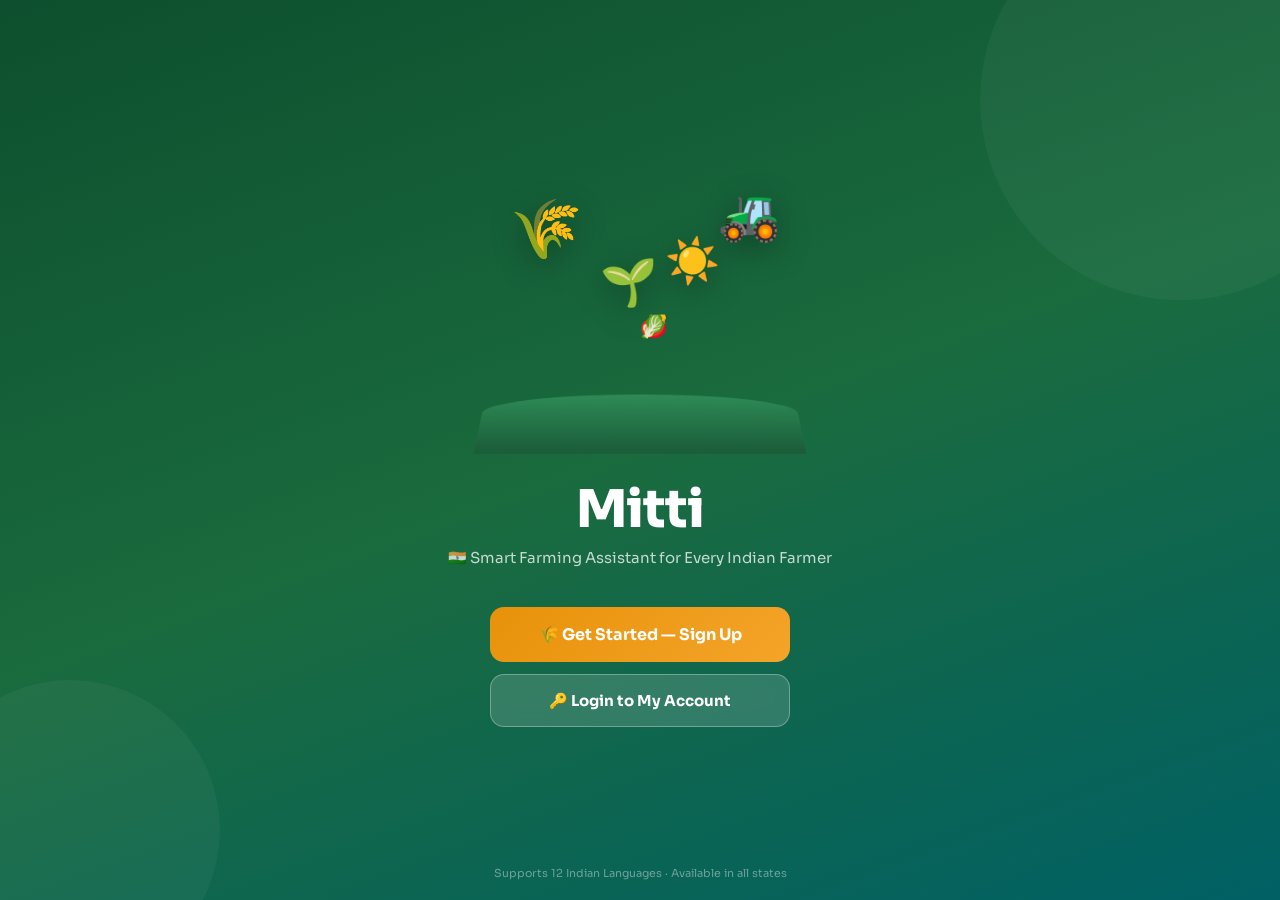
==== commit ae4b5f8d: "Update print statement from 'Hello' to 'Goodbye'" ====
--- a/index.html
+++ b/index.html
@@ -2,959 +2,1278 @@
 <html lang="en">
 <head>
 <meta charset="UTF-8"/>
-<meta name="viewport" content="width=device-width, initial-scale=1.0"/>
-<title>Mitti – Smart Farming Assistant</title>
-<link href="https://fonts.googleapis.com/css2?family=Noto+Sans+Bengali:wght@400;600;700;800&family=Noto+Sans+Devanagari:wght@400;600;700;800&family=Plus+Jakarta+Sans:wght@400;500;600;700;800&display=swap" rel="stylesheet"/>
+<meta name="viewport" content="width=device-width,initial-scale=1.0"/>
+<title>Mitti – Smart Farming</title>
+<link href="https://fonts.googleapis.com/css2?family=Noto+Sans+Bengali:wght@400;600;700;800&family=Noto+Sans+Devanagari:wght@400;600;700;800&family=Noto+Sans+Telugu:wght@400;600;700&family=Noto+Sans+Tamil:wght@400;600;700&family=Noto+Sans+Gujarati:wght@400;600;700&family=Noto+Sans+Kannada:wght@400;600;700&family=Noto+Sans+Malayalam:wght@400;600;700&family=Sora:wght@400;600;700;800&display=swap" rel="stylesheet"/>
 <style>
 *{margin:0;padding:0;box-sizing:border-box}
 :root{
-  --green:#1A5C38;--green2:#2E8B57;--green3:#E8F5E2;
-  --amber:#F4A429;--amber3:#FEF3E2;
-  --bg:#F0F7EE;--card:#fff;--border:#D6EDD0;
-  --text:#1A2E1A;--muted:#6B8C6B;
-  --danger:#C0392B;--info:#1A6EA8;--teal:#0F8C6E;
-  --radius:16px;--shadow:0 2px 16px rgba(26,92,56,0.08);
-}
-body{font-family:'Plus Jakarta Sans',sans-serif;background:var(--bg);color:var(--text);min-height:100vh}
-
-/* ── ONBOARDING ── */
-#onboarding{position:fixed;inset:0;z-index:999;background:var(--bg);display:flex;flex-direction:column;overflow:hidden}
-.ob-progress{display:flex;gap:6px;padding:20px 24px 0}
-.ob-step{height:4px;border-radius:2px;flex:1;background:var(--border);transition:background 0.3s}
-.ob-step.done{background:var(--green)}
-.ob-screen{display:none;flex:1;flex-direction:column;padding:28px 24px 24px;overflow-y:auto}
-.ob-screen.active{display:flex}
-.ob-title{font-size:26px;font-weight:800;color:var(--text);margin-bottom:8px;line-height:1.2}
-.ob-sub{font-size:14px;color:var(--muted);margin-bottom:28px;line-height:1.6}
-.ob-illus{font-size:80px;text-align:center;margin-bottom:20px}
-.ob-input-wrap{margin-bottom:16px}
-.ob-label{font-size:13px;font-weight:600;color:var(--muted);margin-bottom:6px;display:block}
-.ob-input{width:100%;border:1.5px solid var(--border);border-radius:14px;padding:14px 16px;font-size:15px;outline:none;font-family:inherit;background:var(--card);color:var(--text);transition:border 0.2s}
-.ob-input:focus{border-color:var(--green2)}
-.ob-input.error{border-color:var(--danger)}
-.ob-err{font-size:12px;color:var(--danger);margin-top:5px;display:none}
-.ob-row{display:flex;gap:12px}
-.ob-btn{width:100%;background:var(--green);color:#fff;border:none;border-radius:16px;padding:16px;font-size:16px;font-weight:700;cursor:pointer;font-family:inherit;margin-top:auto;transition:all 0.2s}
-.ob-btn:hover{background:var(--green2)}
-.ob-btn:disabled{background:#ccc;cursor:default}
-.ob-btn-outline{background:transparent;border:1.5px solid var(--border);color:var(--muted)}
-.ob-btn-outline:hover{border-color:var(--green);color:var(--green);background:var(--green3)}
-
-/* OTP boxes */
-.otp-row{display:flex;gap:12px;justify-content:center;margin:24px 0}
-.otp-box{width:54px;height:60px;border:1.5px solid var(--border);border-radius:14px;font-size:24px;font-weight:700;text-align:center;outline:none;font-family:inherit;background:var(--card);color:var(--text);transition:border 0.2s}
-.otp-box:focus{border-color:var(--green2)}
+  --g1:#0D4F2E;--g2:#1A6B3E;--g3:#2E8B57;--g4:#4CAF80;--g5:#E8F5E2;
+  --a1:#E8920A;--a2:#F4A429;--a3:#FEF3E2;
+  --bg:#F0F7EE;--card:#fff;--border:#C8E6C9;
+  --text:#0D1F0D;--muted:#5A7A5A;
+  --danger:#C62828;--info:#1565C0;--teal:#006064;
+  --r:16px;--sh:0 4px 24px rgba(13,79,46,0.1);
+}
+body{font-family:'Sora',sans-serif;background:var(--bg);color:var(--text);min-height:100vh;overflow-x:hidden}
+
+/* ═══ ANIMATIONS ═══ */
+@keyframes floatY{0%,100%{transform:translateY(0) rotate(0deg)}50%{transform:translateY(-18px) rotate(3deg)}}
+@keyframes floatY2{0%,100%{transform:translateY(0) rotate(0deg)}50%{transform:translateY(-12px) rotate(-2deg)}}
+@keyframes floatY3{0%,100%{transform:translateY(0)}50%{transform:translateY(-22px)}}
+@keyframes spin3d{0%{transform:rotateY(0deg)}100%{transform:rotateY(360deg)}}
+@keyframes pulse{0%,100%{transform:scale(1)}50%{transform:scale(1.06)}}
+@keyframes slideUp{from{opacity:0;transform:translateY(30px)}to{opacity:1;transform:translateY(0)}}
+@keyframes slideIn{from{opacity:0;transform:translateX(40px)}to{opacity:1;transform:translateX(0)}}
+@keyframes fadeIn{from{opacity:0}to{opacity:1}}
+@keyframes bounce{0%,60%,100%{transform:translateY(0)}30%{transform:translateY(-8px)}}
+@keyframes shimmer{0%{background-position:-200% 0}100%{background-position:200% 0}}
+@keyframes rotateOrbit{0%{transform:rotate(0deg) translateX(70px) rotate(0deg)}100%{transform:rotate(360deg) translateX(70px) rotate(-360deg)}}
+@keyframes growBar{from{width:0}to{width:var(--w)}}
+@keyframes ripple{0%{transform:scale(0);opacity:1}100%{transform:scale(3);opacity:0}}
+@keyframes glowPulse{0%,100%{box-shadow:0 0 0 0 rgba(46,139,87,0.4)}50%{box-shadow:0 0 0 12px rgba(46,139,87,0)}}
+
+.anim-slide-up{animation:slideUp 0.5s ease forwards}
+.anim-slide-in{animation:slideIn 0.4s ease forwards}
+.anim-fade{animation:fadeIn 0.4s ease forwards}
+
+/* ═══ SPLASH SCREEN ═══ */
+#splash{position:fixed;inset:0;z-index:9999;background:linear-gradient(160deg,#0D4F2E 0%,#1A6B3E 50%,#006064 100%);display:flex;flex-direction:column;align-items:center;justify-content:center;overflow:hidden}
+.splash-scene{position:relative;width:320px;height:280px;perspective:800px;margin-bottom:24px}
+.splash-ground{position:absolute;bottom:0;left:0;right:0;height:60px;background:linear-gradient(180deg,#2E8B57,#1A5C38);border-radius:50% 50% 0 0 / 20px 20px 0 0;transform:perspective(400px) rotateX(20deg)}
+.float-obj{position:absolute;animation:floatY 3s ease-in-out infinite;filter:drop-shadow(0 8px 16px rgba(0,0,0,0.3));font-size:52px;transform-style:preserve-3d}
+.float-obj:nth-child(2){animation:floatY2 3.5s ease-in-out infinite;animation-delay:0.5s}
+.float-obj:nth-child(3){animation:floatY3 2.8s ease-in-out infinite;animation-delay:1s}
+.float-obj:nth-child(4){animation:floatY 4s ease-in-out infinite;animation-delay:1.5s}
+.orbit-wrap{position:absolute;top:50%;left:50%;width:0;height:0}
+.orbit-item{position:absolute;font-size:22px;animation:rotateOrbit 6s linear infinite}
+.orbit-item:nth-child(2){animation-delay:-2s}
+.orbit-item:nth-child(3){animation-delay:-4s}
+.splash-title{font-size:52px;font-weight:800;color:#fff;letter-spacing:-1px;margin-bottom:6px;animation:slideUp 0.8s ease}
+.splash-sub{font-size:15px;color:rgba(255,255,255,0.75);margin-bottom:40px;animation:slideUp 0.8s ease 0.2s both}
+.splash-btns{display:flex;flex-direction:column;gap:12px;width:100%;max-width:300px;animation:slideUp 0.8s ease 0.4s both}
+.splash-bg-decor{position:absolute;border-radius:50%;background:rgba(255,255,255,0.04)}
+
+/* ═══ ONBOARDING ═══ */
+#onboarding{position:fixed;inset:0;z-index:998;background:var(--bg);display:none;flex-direction:column;overflow:hidden}
+.ob-topbar{padding:16px 20px;display:flex;align-items:center;gap:14px;background:var(--card);border-bottom:1px solid var(--border)}
+.ob-back{background:var(--bg);border:none;border-radius:10px;width:36px;height:36px;cursor:pointer;font-size:18px;display:flex;align-items:center;justify-content:center;flex-shrink:0}
+.ob-prog-wrap{flex:1}
+.ob-prog-label{font-size:11px;color:var(--muted);margin-bottom:5px;font-weight:600}
+.ob-prog-bar-bg{height:5px;background:var(--g5);border-radius:3px;overflow:hidden}
+.ob-prog-fill{height:100%;background:linear-gradient(90deg,var(--g3),var(--a2));border-radius:3px;transition:width 0.4s ease}
+.ob-body{flex:1;overflow-y:auto;padding:24px 20px}
+.ob-step{display:none;animation:slideIn 0.35s ease}
+.ob-step.active{display:block}
+.ob-illus{text-align:center;margin-bottom:20px}
+.ob-illus-inner{display:inline-block;animation:floatY2 3s ease-in-out infinite}
+.ob-title{font-size:24px;font-weight:800;color:var(--text);margin-bottom:8px;line-height:1.25}
+.ob-sub{font-size:14px;color:var(--muted);margin-bottom:24px;line-height:1.7}
+
+/* Input styles */
+.inp-group{margin-bottom:16px}
+.inp-label{font-size:12px;font-weight:700;color:var(--muted);margin-bottom:7px;display:block;letter-spacing:0.3px;text-transform:uppercase}
+.inp{width:100%;border:2px solid var(--border);border-radius:14px;padding:14px 16px;font-size:15px;outline:none;font-family:inherit;background:var(--card);color:var(--text);transition:all 0.25s}
+.inp:focus{border-color:var(--g3);box-shadow:0 0 0 4px rgba(46,139,87,0.12)}
+.inp.err{border-color:var(--danger)}
+.inp-err{font-size:12px;color:var(--danger);margin-top:5px;display:none;font-weight:500}
+.inp-row{display:flex;gap:10px}
+.inp-prefix{width:72px;flex-shrink:0;text-align:center;background:var(--g5);border-color:var(--g5);color:var(--g1);font-weight:700;cursor:default}
+
+/* Buttons */
+.btn{width:100%;border:none;border-radius:14px;padding:16px;font-size:15px;font-weight:700;cursor:pointer;font-family:inherit;transition:all 0.25s;position:relative;overflow:hidden}
+.btn::after{content:'';position:absolute;inset:0;border-radius:inherit;background:rgba(255,255,255,0.15);opacity:0;transition:opacity 0.2s}
+.btn:hover::after{opacity:1}
+.btn-primary{background:linear-gradient(135deg,var(--g2),var(--g3));color:#fff;box-shadow:0 4px 20px rgba(26,107,62,0.4)}
+.btn-primary:hover{transform:translateY(-2px);box-shadow:0 8px 28px rgba(26,107,62,0.45)}
+.btn-primary:active{transform:translateY(0)}
+.btn-outline{background:transparent;border:2px solid var(--border);color:var(--muted)}
+.btn-outline:hover{border-color:var(--g3);color:var(--g2);background:var(--g5)}
+.btn-amber{background:linear-gradient(135deg,var(--a1),var(--a2));color:#fff}
+
+/* OTP */
+.otp-title{font-size:13px;color:var(--muted);text-align:center;margin-bottom:16px;line-height:1.6}
+.otp-wrap{display:flex;gap:10px;justify-content:center;margin:0 0 20px}
+.otp-box{width:52px;height:60px;border:2px solid var(--border);border-radius:14px;font-size:24px;font-weight:700;text-align:center;outline:none;font-family:inherit;background:var(--card);color:var(--text);transition:all 0.2s;caret-color:var(--g3)}
+.otp-box:focus{border-color:var(--g3);box-shadow:0 0 0 4px rgba(46,139,87,0.15);transform:scale(1.05)}
+.otp-box.filled{border-color:var(--g3);background:var(--g5)}
+.otp-resend{text-align:center;font-size:13px;color:var(--muted);margin-bottom:16px}
+.otp-resend span{color:var(--g2);cursor:pointer;font-weight:700}
+.otp-demo{background:var(--a3);border-radius:12px;padding:12px 16px;font-size:13px;margin-bottom:20px;border:1px solid #F4C870;display:flex;align-items:center;gap:8px}
+.otp-timer{font-size:13px;color:var(--muted);text-align:center;margin-bottom:12px;font-weight:600}
 
 /* Language grid */
-.lang-grid{display:grid;grid-template-columns:1fr 1fr;gap:10px;margin-bottom:20px}
-.lang-card{border:1.5px solid var(--border);border-radius:14px;padding:14px 16px;cursor:pointer;transition:all 0.2s;display:flex;align-items:center;gap:12px;background:var(--card)}
-.lang-card:hover{border-color:var(--green2);background:var(--green3)}
-.lang-card.selected{border-color:var(--green);background:var(--green3)}
-.lang-card.selected .lang-check{opacity:1}
-.lang-flag{font-size:26px}
-.lang-name{font-size:14px;font-weight:700;color:var(--text)}
-.lang-native{font-size:13px;color:var(--muted)}
-.lang-check{opacity:0;color:var(--green);font-size:18px;margin-left:auto;transition:opacity 0.2s}
+.lang-grid{display:grid;grid-template-columns:1fr 1fr;gap:10px;margin-bottom:16px}
+.lang-card{border:2px solid var(--border);border-radius:14px;padding:13px 14px;cursor:pointer;transition:all 0.2s;display:flex;align-items:center;gap:10px;background:var(--card);position:relative}
+.lang-card:hover{border-color:var(--g3);background:var(--g5);transform:translateY(-2px)}
+.lang-card.sel{border-color:var(--g3);background:var(--g5)}
+.lang-card.sel::after{content:'✓';position:absolute;top:8px;right:10px;font-size:13px;font-weight:800;color:var(--g2)}
+.lang-name{font-size:13px;font-weight:700;color:var(--text)}
+.lang-native{font-size:12px;color:var(--muted)}
 
 /* Location */
-.pincode-status{font-size:13px;margin-top:8px;display:none}
-.pincode-status.loading{display:block;color:var(--muted)}
-.pincode-status.found{display:block;color:var(--green)}
-.pincode-status.notfound{display:block;color:var(--danger)}
-.location-card{background:var(--green3);border:1px solid var(--border);border-radius:14px;padding:16px;margin-top:14px;display:none}
-.location-card.show{display:block}
-
-/* Welcome screen */
-.welcome-hero{background:linear-gradient(135deg,var(--green) 0%,var(--teal) 100%);border-radius:24px;padding:32px 24px;color:#fff;text-align:center;margin-bottom:24px}
-.welcome-avatar{width:72px;height:72px;border-radius:36px;background:rgba(255,255,255,0.2);display:inline-flex;align-items:center;justify-content:center;font-size:36px;margin-bottom:16px}
-
-/* ── MAIN APP ── */
+.pin-status{font-size:12px;margin-top:6px;display:none;font-weight:600;padding:4px 0}
+.pin-status.show{display:block}
+.loc-card{background:var(--g5);border:1px solid var(--border);border-radius:14px;padding:16px;margin-top:12px;display:none;animation:slideUp 0.3s ease}
+.loc-card.show{display:block}
+.loc-weather{display:flex;align-items:center;gap:14px;padding-top:12px;margin-top:12px;border-top:1px solid var(--border)}
+
+/* API key */
+.api-guide{background:linear-gradient(135deg,#E3F2FD,#E8F5E9);border-radius:14px;padding:16px;margin-bottom:20px}
+.api-step{display:flex;gap:10px;align-items:flex-start;margin-bottom:10px;font-size:13px;line-height:1.6}
+.api-step:last-child{margin-bottom:0}
+.api-num{background:var(--g2);color:#fff;border-radius:50%;width:22px;height:22px;display:flex;align-items:center;justify-content:center;font-size:11px;font-weight:700;flex-shrink:0;margin-top:1px}
+.inp-icon-wrap{position:relative}
+.inp-eye{position:absolute;right:14px;top:50%;transform:translateY(-50%);background:none;border:none;cursor:pointer;font-size:17px;color:var(--muted)}
+
+/* ═══ MAIN APP ═══ */
 #app{display:none}
-.app-wrap{display:flex;min-height:100vh}
-.sidebar{width:240px;background:var(--card);border-right:1px solid var(--border);position:fixed;top:0;left:0;height:100vh;display:flex;flex-direction:column;z-index:100;transition:transform 0.3s}
-.main{margin-left:240px;flex:1;min-height:100vh}
-.topbar{background:var(--card);border-bottom:1px solid var(--border);padding:16px 28px;display:flex;align-items:center;justify-content:space-between;position:sticky;top:0;z-index:50}
-.content{padding:28px;max-width:1100px}
-.sidebar-logo{padding:20px 20px 14px;display:flex;align-items:center;gap:12px;border-bottom:1px solid var(--border)}
-.logo-icon{width:40px;height:40px;background:var(--green);border-radius:12px;display:flex;align-items:center;justify-content:center;font-size:20px}
-.logo-text{font-size:20px;font-weight:800;color:var(--green)}
-.nav-items{padding:16px 12px;flex:1}
-.nav-item{display:flex;align-items:center;gap:12px;padding:11px 14px;border-radius:12px;cursor:pointer;font-size:14px;font-weight:600;color:var(--muted);transition:all 0.2s;margin-bottom:4px;border:none;background:none;width:100%;text-align:left;font-family:inherit}
-.nav-item:hover{background:var(--green3);color:var(--green)}
-.nav-item.active{background:var(--green3);color:var(--green)}
-.sidebar-bottom{padding:16px;border-top:1px solid var(--border)}
-.user-chip{display:flex;align-items:center;gap:10px;margin-bottom:12px}
-.user-avatar{width:36px;height:36px;border-radius:18px;background:var(--green);display:flex;align-items:center;justify-content:center;font-size:16px;color:#fff;flex-shrink:0}
-.lang-btn{background:var(--amber);color:#fff;border:none;border-radius:20px;padding:7px 18px;font-size:13px;font-weight:700;cursor:pointer;font-family:inherit}
-.card{background:var(--card);border:1px solid var(--border);border-radius:var(--radius);box-shadow:var(--shadow)}
-.grid-2{display:grid;grid-template-columns:1fr 1fr;gap:16px}
-.grid-3{display:grid;grid-template-columns:1fr 1fr 1fr;gap:16px}
-.grid-4{display:grid;grid-template-columns:repeat(4,1fr);gap:16px}
-.hero-card{background:linear-gradient(135deg,var(--green) 0%,var(--teal) 100%);color:#fff;border-radius:20px;padding:28px;position:relative;overflow:hidden;margin-bottom:24px}
-.hero-card::after{content:"🌿";position:absolute;right:-10px;top:-10px;font-size:120px;opacity:0.1;pointer-events:none}
-.hero-temp{font-size:64px;font-weight:800;line-height:1}
-.hero-badge{background:rgba(255,255,255,0.18);border-radius:12px;padding:7px 14px;font-size:13px;font-weight:600}
-.stat-card{padding:20px;text-align:center}
+.app-layout{display:flex;min-height:100vh}
+.sidebar{width:248px;background:var(--card);border-right:1.5px solid var(--border);position:fixed;top:0;left:0;height:100vh;display:flex;flex-direction:column;z-index:100;transition:transform 0.3s cubic-bezier(.4,0,.2,1)}
+.sb-logo{padding:20px 18px 16px;display:flex;align-items:center;gap:12px;border-bottom:1.5px solid var(--border)}
+.sb-logo-icon{width:42px;height:42px;background:linear-gradient(135deg,var(--g1),var(--g3));border-radius:13px;display:flex;align-items:center;justify-content:center;font-size:21px;box-shadow:0 4px 12px rgba(13,79,46,0.3)}
+.sb-logo-text{font-size:21px;font-weight:800;color:var(--g1)}
+.sb-nav{padding:14px 10px;flex:1}
+.sb-item{display:flex;align-items:center;gap:12px;padding:11px 14px;border-radius:12px;cursor:pointer;font-size:14px;font-weight:600;color:var(--muted);transition:all 0.2s;margin-bottom:3px;border:none;background:none;width:100%;text-align:left;font-family:inherit}
+.sb-item:hover{background:var(--g5);color:var(--g2)}
+.sb-item.active{background:var(--g5);color:var(--g1);position:relative}
+.sb-item.active::before{content:'';position:absolute;left:0;top:6px;bottom:6px;width:3px;background:var(--g3);border-radius:0 3px 3px 0}
+.sb-bottom{padding:14px;border-top:1.5px solid var(--border)}
+.sb-user{display:flex;align-items:center;gap:10px;margin-bottom:12px;padding:10px;background:var(--g5);border-radius:12px}
+.sb-avatar{width:38px;height:38px;border-radius:19px;background:linear-gradient(135deg,var(--g2),var(--g4));display:flex;align-items:center;justify-content:center;font-size:17px;color:#fff;flex-shrink:0}
+.lang-cycle-btn{background:linear-gradient(135deg,var(--a1),var(--a2));color:#fff;border:none;border-radius:10px;padding:7px 14px;font-size:12px;font-weight:700;cursor:pointer;font-family:inherit;transition:all 0.2s}
+.lang-cycle-btn:hover{transform:translateY(-1px)}
+.main-area{margin-left:248px;flex:1;min-height:100vh}
+.topbar{background:rgba(255,255,255,0.92);backdrop-filter:blur(12px);border-bottom:1.5px solid var(--border);padding:14px 28px;display:flex;align-items:center;justify-content:space-between;position:sticky;top:0;z-index:50}
+.tb-title{font-size:18px;font-weight:800;color:var(--text)}
+.tb-date{font-size:11px;color:var(--muted);margin-top:1px}
+.content{padding:28px;max-width:1140px}
+
+/* Cards */
+.card{background:var(--card);border:1.5px solid var(--border);border-radius:var(--r);box-shadow:var(--sh)}
+.g2{display:grid;grid-template-columns:1fr 1fr;gap:16px}
+.g3{display:grid;grid-template-columns:1fr 1fr 1fr;gap:16px}
+.g4{display:grid;grid-template-columns:repeat(4,1fr);gap:14px}
+.hero{background:linear-gradient(135deg,var(--g1) 0%,var(--teal) 100%);color:#fff;border-radius:22px;padding:28px;position:relative;overflow:hidden;margin-bottom:24px}
+.hero::before{content:'';position:absolute;right:-40px;top:-40px;width:200px;height:200px;background:rgba(255,255,255,0.06);border-radius:50%}
+.hero::after{content:'';position:absolute;right:60px;bottom:-60px;width:160px;height:160px;background:rgba(255,255,255,0.04);border-radius:50%}
+.hero-temp{font-size:62px;font-weight:800;line-height:1}
+.hero-badge{background:rgba(255,255,255,0.2);backdrop-filter:blur(8px);border-radius:10px;padding:7px 13px;font-size:12px;font-weight:600;border:1px solid rgba(255,255,255,0.25)}
+.stat-card{padding:20px;text-align:center;transition:transform 0.2s}
+.stat-card:hover{transform:translateY(-3px)}
 .stat-val{font-size:28px;font-weight:800;margin:8px 0 4px}
-.stat-lbl{font-size:12px;color:var(--muted);font-weight:600}
-.field-card{padding:18px;cursor:pointer;transition:all 0.2s;border-radius:var(--radius)}
-.field-card:hover{box-shadow:0 4px 24px rgba(26,92,56,0.12);transform:translateY(-2px)}
-.health-bar-bg{background:#E8F5E2;border-radius:6px;height:8px;overflow:hidden;flex:1}
-.health-bar{height:100%;border-radius:6px;background:linear-gradient(90deg,var(--green2),var(--amber))}
-.badge{font-size:11px;font-weight:700;padding:4px 12px;border-radius:20px}
-.badge-optimal{background:#E8F5E0;color:#1A5C38}
-.badge-refill{background:#FDEDEC;color:#C0392B}
-.badge-full{background:#EAF3FB;color:#1A6EA8}
-.market-row{display:flex;align-items:center;padding:14px 18px;border-bottom:1px solid var(--border);transition:background 0.15s}
-.market-row:last-child{border-bottom:none}
-.market-row:hover{background:var(--bg)}
-.up{color:#1A7A3C}.down{color:var(--danger)}.stable{color:var(--muted)}
-.chat-wrap{display:flex;flex-direction:column;height:calc(100vh - 140px);max-height:720px}
-.chat-msgs{flex:1;overflow-y:auto;padding:16px 0;display:flex;flex-direction:column;gap:12px}
-.msg{display:flex;gap:10px;align-items:flex-start}
-.msg.user{flex-direction:row-reverse}
-.msg-avatar{width:36px;height:36px;border-radius:18px;background:var(--green);display:flex;align-items:center;justify-content:center;font-size:16px;flex-shrink:0}
-.msg-bubble{max-width:72%;padding:12px 16px;border-radius:18px;font-size:14px;line-height:1.65;white-space:pre-wrap}
-.msg.ai .msg-bubble{background:var(--card);border:1px solid var(--border);border-radius:4px 18px 18px 18px;color:var(--text)}
-.msg.user .msg-bubble{background:var(--green);color:#fff;border-radius:18px 4px 18px 18px}
-.chat-input-row{display:flex;gap:10px;padding:16px 0 0;border-top:1px solid var(--border)}
-.chat-input{flex:1;border:1.5px solid var(--border);border-radius:14px;padding:12px 16px;font-size:14px;outline:none;font-family:inherit;background:var(--card);color:var(--text)}
-.chat-input:focus{border-color:var(--green2)}
-.chat-send{width:44px;height:44px;border-radius:12px;border:none;background:var(--green);color:#fff;font-size:18px;cursor:pointer;display:flex;align-items:center;justify-content:center}
-.chat-send:disabled{background:#ccc;cursor:default}
-.suggestion-btn{background:var(--green3);border:1px solid var(--border);border-radius:20px;padding:7px 14px;font-size:12px;color:var(--green);cursor:pointer;font-weight:600;font-family:inherit}
-.forecast-row{display:flex;align-items:center;padding:13px 18px;border-bottom:1px solid var(--border)}
-.forecast-row:last-child{border-bottom:none}
-.tip-card{display:flex;gap:14px;align-items:flex-start;border-radius:14px;padding:16px}
-.section-title{font-size:19px;font-weight:800;color:var(--text);margin-bottom:16px}
-.section-sub{font-size:13px;color:var(--muted);margin-bottom:16px;margin-top:-10px}
-.mover-card{border-radius:16px;padding:16px 18px}
-.chip-row{display:flex;gap:8px;flex-wrap:wrap;margin-bottom:16px}
-.chip{border-radius:20px;padding:6px 16px;font-size:13px;font-weight:600;cursor:pointer;border:1px solid var(--border);background:var(--card);color:var(--muted);transition:all 0.2s;font-family:inherit}
-.chip.active{background:var(--green);color:#fff;border-color:var(--green)}
-.search-box{display:flex;align-items:center;gap:10px;background:var(--card);border:1.5px solid var(--border);border-radius:14px;padding:10px 16px;margin-bottom:14px}
-.search-box:focus-within{border-color:var(--green2)}
-.search-input{border:none;outline:none;flex:1;font-size:14px;font-family:inherit;background:transparent;color:var(--text)}
-.modal-overlay{position:fixed;inset:0;background:rgba(0,0,0,0.5);z-index:200;display:flex;align-items:center;justify-content:center;padding:20px}
-.modal{background:var(--card);border-radius:24px;padding:28px;width:100%;max-width:480px;max-height:88vh;overflow-y:auto}
-.modal-close{background:var(--bg);border:none;border-radius:20px;width:34px;height:34px;cursor:pointer;font-size:16px;display:flex;align-items:center;justify-content:center}
-.modal-row{display:flex;justify-content:space-between;padding:12px 0;border-bottom:1px solid var(--border);font-size:14px}
-.modal-row span:first-child{color:var(--muted)}
-.modal-row span:last-child{font-weight:600}
-.btn-primary{width:100%;margin-top:20px;background:var(--green);color:#fff;border:none;border-radius:16px;padding:15px;font-size:15px;font-weight:700;cursor:pointer;font-family:inherit}
-.dot{width:7px;height:7px;border-radius:50%;background:var(--green2);animation:bounce 1.2s ease-in-out infinite}
-.dot:nth-child(2){animation-delay:0.2s}.dot:nth-child(3){animation-delay:0.4s}
-@keyframes bounce{0%,60%,100%{transform:translateY(0)}30%{transform:translateY(-7px)}}
-.hamburger{display:none;background:none;border:none;cursor:pointer;font-size:24px;padding:4px}
-.sidebar-overlay{display:none;position:fixed;inset:0;background:rgba(0,0,0,0.4);z-index:99}
-@media(max-width:768px){
+.stat-lbl{font-size:11px;color:var(--muted);font-weight:700;letter-spacing:0.3px;text-transform:uppercase}
+.field-card{padding:18px;cursor:pointer;transition:all 0.25s;border-radius:var(--r)}
+.field-card:hover{box-shadow:0 8px 32px rgba(13,79,46,0.14);transform:translateY(-3px)}
+.hbar-bg{background:var(--g5);border-radius:6px;height:8px;overflow:hidden;flex:1}
+.hbar-fill{height:100%;border-radius:6px;background:linear-gradient(90deg,var(--g3),var(--a2))}
+.bdg{font-size:11px;font-weight:700;padding:4px 11px;border-radius:20px}
+.bdg-O{background:#E8F5E0;color:#0D4F2E}
+.bdg-R{background:#FFEBEE;color:#C62828}
+.bdg-F{background:#E3F2FD;color:#1565C0}
+.mkt-row{display:flex;align-items:center;padding:14px 18px;border-bottom:1.5px solid var(--border);transition:background 0.15s}
+.mkt-row:last-child{border-bottom:none}
+.mkt-row:hover{background:var(--bg)}
+.up{color:#2E7D32}.dn{color:var(--danger)}.st{color:var(--muted)}
+.chat-wrap{display:flex;flex-direction:column;height:calc(100vh - 155px)}
+.chat-msgs{flex:1;overflow-y:auto;padding:10px 0;display:flex;flex-direction:column;gap:12px}
+.msg{display:flex;gap:10px;align-items:flex-end}
+.msg.u{flex-direction:row-reverse}
+.msg-av{width:34px;height:34px;border-radius:17px;background:linear-gradient(135deg,var(--g2),var(--g4));display:flex;align-items:center;justify-content:center;font-size:15px;flex-shrink:0}
+.msg-bub{max-width:74%;padding:12px 16px;border-radius:18px;font-size:14px;line-height:1.65;white-space:pre-wrap}
+.msg.ai .msg-bub{background:var(--card);border:1.5px solid var(--border);border-radius:4px 18px 18px 18px;color:var(--text)}
+.msg.u .msg-bub{background:linear-gradient(135deg,var(--g2),var(--g3));color:#fff;border-radius:18px 4px 18px 18px}
+.chat-input-row{display:flex;gap:10px;padding:14px 0 0;border-top:1.5px solid var(--border)}
+.chat-inp{flex:1;border:2px solid var(--border);border-radius:14px;padding:12px 16px;font-size:14px;outline:none;font-family:inherit;background:var(--card);color:var(--text);transition:border 0.2s}
+.chat-inp:focus{border-color:var(--g3)}
+.chat-send{width:46px;height:46px;border-radius:13px;border:none;background:linear-gradient(135deg,var(--g2),var(--g3));color:#fff;font-size:19px;cursor:pointer;display:flex;align-items:center;justify-content:center;flex-shrink:0;transition:all 0.2s;box-shadow:0 4px 14px rgba(26,107,62,0.35)}
+.chat-send:hover{transform:translateY(-2px)}
+.chat-send:disabled{background:#ccc;box-shadow:none;transform:none}
+.sugg-btn{background:var(--g5);border:1.5px solid var(--border);border-radius:20px;padding:7px 14px;font-size:12px;color:var(--g1);cursor:pointer;font-weight:600;font-family:inherit;white-space:nowrap;transition:all 0.2s}
+.sugg-btn:hover{background:var(--g2);color:#fff;border-color:var(--g2)}
+.dot{width:7px;height:7px;border-radius:50%;background:var(--g3);animation:bounce 1.2s ease-in-out infinite}
+.dot:nth-child(2){animation-delay:.2s}.dot:nth-child(3){animation-delay:.4s}
+.fc-row{display:flex;align-items:center;padding:12px 18px;border-bottom:1.5px solid var(--border);transition:background 0.15s}
+.fc-row:last-child{border-bottom:none}
+.fc-row:hover{background:var(--bg)}
+.sec-title{font-size:18px;font-weight:800;color:var(--text);margin-bottom:16px}
+.chip{border-radius:20px;padding:6px 15px;font-size:12px;font-weight:700;cursor:pointer;border:1.5px solid var(--border);background:var(--card);color:var(--muted);transition:all 0.2s;font-family:inherit}
+.chip.active{background:var(--g2);color:#fff;border-color:var(--g2)}
+.sch-box{display:flex;align-items:center;gap:10px;background:var(--card);border:2px solid var(--border);border-radius:14px;padding:10px 16px;margin-bottom:14px}
+.sch-box:focus-within{border-color:var(--g3)}
+.sch-inp{border:none;outline:none;flex:1;font-size:14px;font-family:inherit;background:transparent;color:var(--text)}
+.modal-overlay{position:fixed;inset:0;background:rgba(0,0,0,0.55);z-index:200;display:flex;align-items:center;justify-content:center;padding:20px;backdrop-filter:blur(4px)}
+.modal{background:var(--card);border-radius:24px;padding:28px;width:100%;max-width:480px;max-height:90vh;overflow-y:auto;animation:slideUp 0.3s ease}
+.m-row{display:flex;justify-content:space-between;padding:11px 0;border-bottom:1.5px solid var(--border);font-size:14px}
+.m-row span:first-child{color:var(--muted)}
+.m-row span:last-child{font-weight:600}
+.hamburger{display:none;background:var(--g5);border:none;border-radius:10px;width:38px;height:38px;cursor:pointer;font-size:20px;align-items:center;justify-content:center;flex-shrink:0}
+.sb-overlay{display:none;position:fixed;inset:0;background:rgba(0,0,0,0.4);z-index:99;backdrop-filter:blur(2px)}
+.no-api-box{background:linear-gradient(135deg,var(--a3),#FFF8E1);border:1.5px solid #F4C870;border-radius:14px;padding:16px;margin-bottom:14px;font-size:13px;line-height:1.7}
+.tip-card{display:flex;gap:14px;align-items:flex-start;border-radius:16px;padding:16px;margin-bottom:12px}
+
+/* Skeleton loader */
+.skel{background:linear-gradient(90deg,#f0f0f0 25%,#e0e0e0 50%,#f0f0f0 75%);background-size:200% 100%;animation:shimmer 1.5s infinite;border-radius:8px}
+
+@media(max-width:820px){
   .sidebar{transform:translateX(-100%)}
   .sidebar.open{transform:translateX(0)}
-  .sidebar-overlay.open{display:block}
-  .main{margin-left:0}
-  .topbar{padding:14px 16px}
+  .sb-overlay.open{display:block}
+  .main-area{margin-left:0}
+  .topbar{padding:12px 16px}
   .content{padding:16px}
-  .grid-4{grid-template-columns:1fr 1fr}
-  .grid-3{grid-template-columns:1fr 1fr}
-  .grid-2{grid-template-columns:1fr}
-  .hamburger{display:block}
-  .chat-wrap{height:calc(100vh - 120px)}
+  .g4{grid-template-columns:1fr 1fr}
+  .g3{grid-template-columns:1fr 1fr}
+  .g2{grid-template-columns:1fr}
+  .hamburger{display:flex}
   .hero-temp{font-size:48px}
+  .chat-wrap{height:calc(100vh - 130px)}
   .lang-grid{grid-template-columns:1fr 1fr}
 }
+@media(max-width:480px){.g3{grid-template-columns:1fr}.hero-temp{font-size:42px}}
 </style>
 </head>
 <body>
 
-<!-- ═══════════════ ONBOARDING ═══════════════ -->
+<!-- ════ SPLASH ════ -->
+<div id="splash">
+  <div class="splash-bg-decor" style="width:400px;height:400px;top:-100px;right:-100px"></div>
+  <div class="splash-bg-decor" style="width:300px;height:300px;bottom:-80px;left:-80px"></div>
+
+  <div class="splash-scene">
+    <div class="float-obj" style="top:20px;left:30px;font-size:58px">🌾</div>
+    <div class="float-obj" style="top:10px;right:20px;font-size:50px">🚜</div>
+    <div class="float-obj" style="top:80px;left:120px;font-size:46px">🌱</div>
+    <div class="float-obj" style="top:60px;right:80px;font-size:44px">☀️</div>
+    <div class="splash-ground"></div>
+    <div class="orbit-wrap" style="top:140px;left:160px">
+      <div class="orbit-item" style="animation-delay:0s">🌽</div>
+      <div class="orbit-item" style="animation-delay:-2s">🍅</div>
+      <div class="orbit-item" style="animation-delay:-4s">🥬</div>
+    </div>
+  </div>
+
+  <div class="splash-title">Mitti</div>
+  <div class="splash-sub">🇮🇳 Smart Farming Assistant for Every Indian Farmer</div>
+
+  <div class="splash-btns">
+    <button class="btn btn-amber" style="font-size:16px;padding:17px" onclick="showSignup()">
+      🌾 Get Started — Sign Up
+    </button>
+    <button class="btn" style="background:rgba(255,255,255,0.15);color:#fff;border:1.5px solid rgba(255,255,255,0.3);backdrop-filter:blur(8px)" onclick="showLogin()">
+      🔑 Login to My Account
+    </button>
+  </div>
+  <div style="position:absolute;bottom:20px;font-size:11px;color:rgba(255,255,255,0.4)">
+    Supports 12 Indian Languages · Available in all states
+  </div>
+</div>
+
+<!-- ════ ONBOARDING ════ -->
 <div id="onboarding">
-  <div class="ob-progress">
-    <div class="ob-step" id="p0"></div>
-    <div class="ob-step" id="p1"></div>
-    <div class="ob-step" id="p2"></div>
-    <div class="ob-step" id="p3"></div>
-    <div class="ob-step" id="p4"></div>
-  </div>
-
-  <!-- Screen 0: Welcome splash -->
-  <div class="ob-screen active" id="ob0">
-    <div style="flex:1;display:flex;flex-direction:column;align-items:center;justify-content:center;text-align:center">
-      <div style="font-size:100px;margin-bottom:20px">🌾</div>
-      <div style="font-size:36px;font-weight:800;color:var(--green);margin-bottom:12px">Mitti</div>
-      <div style="font-size:16px;color:var(--muted);margin-bottom:8px">Smart Farming Assistant</div>
-      <div style="font-size:14px;color:var(--muted);max-width:280px;line-height:1.7;margin-bottom:40px">
-        Your AI-powered farming companion for better crops, smarter irrigation & live market prices.
-      </div>
-      <div style="display:flex;flex-direction:column;gap:12px;width:100%;max-width:320px">
-        <button class="ob-btn" onclick="goStep(1)">Get Started →</button>
-        <button class="ob-btn ob-btn-outline" onclick="goStep(1)">I already have an account</button>
-      </div>
-    </div>
-  </div>
-
-  <!-- Screen 1: Sign Up -->
-  <div class="ob-screen" id="ob1">
-    <div class="ob-illus">📱</div>
-    <div class="ob-title">Create your account</div>
-    <div class="ob-sub">Enter your details to get started with Mitti</div>
-
-    <div class="ob-input-wrap">
-      <label class="ob-label">Full Name</label>
-      <input class="ob-input" id="inp-name" type="text" placeholder="e.g. Ramesh Kumar"/>
-      <div class="ob-err" id="err-name">Please enter your name</div>
-    </div>
-    <div class="ob-input-wrap">
-      <label class="ob-label">Mobile Number</label>
-      <div class="ob-row">
-        <input class="ob-input" style="width:80px;flex-shrink:0" value="+91" readonly/>
-        <input class="ob-input" id="inp-phone" type="tel" placeholder="9876543210" maxlength="10"/>
-      </div>
-      <div class="ob-err" id="err-phone">Enter valid 10-digit mobile number</div>
-    </div>
-    <div class="ob-input-wrap">
-      <label class="ob-label">Email Address</label>
-      <input class="ob-input" id="inp-email" type="email" placeholder="you@example.com"/>
-      <div class="ob-err" id="err-email">Enter a valid email address</div>
-    </div>
-    <button class="ob-btn" style="margin-top:20px" onclick="doSignup()">Send OTP →</button>
-  </div>
-
-  <!-- Screen 2: OTP Verify -->
-  <div class="ob-screen" id="ob2" style="text-align:center">
-    <div class="ob-illus">🔐</div>
-    <div class="ob-title">Verify your number</div>
-    <div class="ob-sub" id="otp-sub">We sent a 6-digit OTP to your mobile number</div>
-    <div class="otp-row">
-      <input class="otp-box" maxlength="1" id="otp0" oninput="otpNext(0)" onkeydown="otpBack(0,event)"/>
-      <input class="otp-box" maxlength="1" id="otp1" oninput="otpNext(1)" onkeydown="otpBack(1,event)"/>
-      <input class="otp-box" maxlength="1" id="otp2" oninput="otpNext(2)" onkeydown="otpBack(2,event)"/>
-      <input class="otp-box" maxlength="1" id="otp3" oninput="otpNext(3)" onkeydown="otpBack(3,event)"/>
-      <input class="otp-box" maxlength="1" id="otp4" oninput="otpNext(4)" onkeydown="otpBack(4,event)"/>
-      <input class="otp-box" maxlength="1" id="otp5" oninput="otpNext(5)" onkeydown="otpBack(5,event)"/>
-    </div>
-    <div style="font-size:13px;color:var(--muted);margin-bottom:8px">Didn't receive? <span style="color:var(--green);cursor:pointer;font-weight:600" onclick="resendOTP()">Resend OTP</span></div>
-    <div style="font-size:12px;color:var(--muted);background:var(--amber3);border-radius:10px;padding:10px 14px;margin-bottom:20px">
-      🔒 For demo, use OTP: <strong>123456</strong>
-    </div>
-    <button class="ob-btn" onclick="verifyOTP()">Verify & Continue →</button>
-  </div>
-
-  <!-- Screen 3: Language Selection -->
-  <div class="ob-screen" id="ob3">
-    <div class="ob-title">Choose your languages</div>
-    <div class="ob-sub">Select all languages you want to use in Mitti</div>
-    <div class="lang-grid" id="lang-grid"></div>
-    <div style="font-size:12px;color:var(--muted);margin-bottom:16px">✅ Selected: <span id="lang-count">0</span> language(s)</div>
-    <button class="ob-btn" onclick="doLangSelect()">Continue →</button>
-  </div>
-
-  <!-- Screen 4: Location -->
-  <div class="ob-screen" id="ob4">
-    <div class="ob-illus">📍</div>
-    <div class="ob-title">Your farm location</div>
-    <div class="ob-sub">Enter your PIN code to get local weather and mandi prices</div>
-    <div class="ob-input-wrap">
-      <label class="ob-label">State</label>
-      <select class="ob-input" id="inp-state" onchange="onStateChange()">
-        <option value="">Select State</option>
-        <option>Andhra Pradesh</option><option>Assam</option><option>Bihar</option>
-        <option>Chhattisgarh</option><option>Gujarat</option><option>Haryana</option>
-        <option>Himachal Pradesh</option><option>Jharkhand</option><option>Karnataka</option>
-        <option>Kerala</option><option>Madhya Pradesh</option><option>Maharashtra</option>
-        <option>Manipur</option><option>Meghalaya</option><option>Odisha</option>
-        <option>Punjab</option><option>Rajasthan</option><option>Sikkim</option>
-        <option>Tamil Nadu</option><option>Telangana</option><option>Tripura</option>
-        <option>Uttar Pradesh</option><option>Uttarakhand</option>
-        <option selected>West Bengal</option>
-      </select>
-    </div>
-    <div class="ob-input-wrap">
-      <label class="ob-label">District / City</label>
-      <input class="ob-input" id="inp-city" type="text" placeholder="e.g. Kharagpur"/>
-      <div class="ob-err" id="err-city">Please enter your city/district</div>
-    </div>
-    <div class="ob-input-wrap">
-      <label class="ob-label">PIN Code</label>
-      <input class="ob-input" id="inp-pin" type="tel" placeholder="e.g. 721301" maxlength="6"
-        oninput="lookupPin(this.value)"/>
-      <div class="pincode-status loading" id="pin-loading">🔍 Looking up location...</div>
-      <div class="pincode-status found" id="pin-found"></div>
-      <div class="pincode-status notfound" id="pin-notfound">⚠️ PIN not found. Please check and retry.</div>
-    </div>
-    <div class="location-card" id="loc-preview">
-      <div style="font-size:13px;font-weight:700;color:var(--green);margin-bottom:8px">📍 Location Confirmed</div>
-      <div id="loc-details" style="font-size:14px;color:var(--text)"></div>
-      <div id="loc-weather" style="margin-top:10px;padding-top:10px;border-top:1px solid var(--border)"></div>
-    </div>
-    <button class="ob-btn" style="margin-top:20px" onclick="doLocation()">Set My Location →</button>
-  </div>
-
-  <!-- Screen 5: Welcome -->
-  <div class="ob-screen" id="ob5">
-    <div style="flex:1;display:flex;flex-direction:column;align-items:center;justify-content:center;text-align:center">
-      <div class="welcome-hero" style="width:100%">
-        <div class="welcome-avatar">👨‍🌾</div>
-        <div style="font-size:24px;font-weight:800;margin-bottom:8px">Welcome to Mitti!</div>
-        <div id="welcome-name" style="font-size:16px;opacity:0.85"></div>
-      </div>
-      <div id="welcome-summary" style="width:100%;text-align:left"></div>
-      <button class="ob-btn" style="margin-top:24px" onclick="enterApp()">🚀 Open My Dashboard</button>
-    </div>
+  <div class="ob-topbar">
+    <button class="ob-back" id="ob-back-btn" onclick="obBack()">←</button>
+    <div class="ob-prog-wrap">
+      <div class="ob-prog-label" id="ob-prog-label">Step 1 of 6</div>
+      <div class="ob-prog-bar-bg"><div class="ob-prog-fill" id="ob-prog-fill" style="width:16%"></div></div>
+    </div>
+    <div style="font-size:22px">🌾</div>
+  </div>
+  <div class="ob-body">
+
+    <!-- Login Step -->
+    <div class="ob-step" id="step-login">
+      <div class="ob-illus"><div class="ob-illus-inner" style="font-size:72px">🔑</div></div>
+      <div class="ob-title">Welcome back!</div>
+      <div class="ob-sub">Login to your Mitti account</div>
+      <div class="inp-group">
+        <label class="inp-label">Mobile Number</label>
+        <div class="inp-row">
+          <input class="inp inp-prefix" value="+91" readonly style="width:72px"/>
+          <input class="inp" id="li-phone" type="tel" placeholder="9876543210" maxlength="10"/>
+        </div>
+        <div class="inp-err" id="li-phone-err">Enter valid 10-digit number</div>
+      </div>
+      <div style="margin-bottom:24px"></div>
+      <button class="btn btn-primary" onclick="doLogin()">Send OTP →</button>
+      <div style="text-align:center;margin-top:16px;font-size:13px;color:var(--muted)">
+        New user? <span style="color:var(--g2);cursor:pointer;font-weight:700" onclick="showSignup()">Sign Up here</span>
+      </div>
+    </div>
+
+    <!-- Signup Steps -->
+    <div class="ob-step" id="step-signup">
+      <div class="ob-illus"><div class="ob-illus-inner" style="font-size:72px">📱</div></div>
+      <div class="ob-title">Create your account</div>
+      <div class="ob-sub">Join thousands of smart farmers across India</div>
+      <div class="inp-group">
+        <label class="inp-label">Full Name</label>
+        <input class="inp" id="su-name" type="text" placeholder="e.g. Ramesh Kumar"/>
+        <div class="inp-err" id="su-name-err">Please enter your name</div>
+      </div>
+      <div class="inp-group">
+        <label class="inp-label">Mobile Number</label>
+        <div class="inp-row">
+          <input class="inp inp-prefix" value="+91" readonly/>
+          <input class="inp" id="su-phone" type="tel" placeholder="9876543210" maxlength="10"/>
+        </div>
+        <div class="inp-err" id="su-phone-err">Enter valid 10-digit number</div>
+      </div>
+      <div class="inp-group">
+        <label class="inp-label">Email Address</label>
+        <input class="inp" id="su-email" type="email" placeholder="farmer@example.com"/>
+        <div class="inp-err" id="su-email-err">Enter a valid email address</div>
+      </div>
+      <div style="margin-bottom:8px"></div>
+      <button class="btn btn-primary" onclick="doSignup()">Send OTP →</button>
+      <div style="text-align:center;margin-top:14px;font-size:13px;color:var(--muted)">
+        Already have account? <span style="color:var(--g2);cursor:pointer;font-weight:700" onclick="showLogin()">Login</span>
+      </div>
+    </div>
+
+    <!-- OTP Step -->
+    <div class="ob-step" id="step-otp">
+      <div class="ob-illus"><div class="ob-illus-inner" style="font-size:72px">📲</div></div>
+      <div class="ob-title">Enter OTP</div>
+      <div class="otp-title" id="otp-sent-to">We sent a 6-digit OTP to your mobile</div>
+      <div class="otp-wrap" id="otp-boxes"></div>
+      <div class="otp-timer" id="otp-timer">Resend in 30s</div>
+      <div class="otp-resend">Didn't receive? <span id="resend-btn" onclick="resendOTP()" style="opacity:0.4;cursor:default">Resend OTP</span></div>
+      <div class="otp-demo">🔒 <span>Demo OTP: <strong>1 2 3 4 5 6</strong></span></div>
+      <button class="btn btn-primary" onclick="verifyOTP()">Verify & Continue →</button>
+    </div>
+
+    <!-- Language Step -->
+    <div class="ob-step" id="step-lang">
+      <div class="ob-illus"><div class="ob-illus-inner" style="font-size:68px">🗣️</div></div>
+      <div class="ob-title">अपनी भाषा चुनें</div>
+      <div class="ob-sub">Select all Indian languages you want to use in Mitti</div>
+      <div class="lang-grid" id="lang-grid"></div>
+      <div style="font-size:13px;color:var(--muted);margin-bottom:20px;font-weight:600">
+        ✅ <span id="lang-count">0</span> language(s) selected
+      </div>
+      <button class="btn btn-primary" onclick="doLang()">Continue →</button>
+    </div>
+
+    <!-- Location Step -->
+    <div class="ob-step" id="step-loc">
+      <div class="ob-illus"><div class="ob-illus-inner" style="font-size:68px">📍</div></div>
+      <div class="ob-title">Your farm location</div>
+      <div class="ob-sub">Enter PIN code to get live local weather & mandi prices for your area</div>
+      <div class="inp-group">
+        <label class="inp-label">PIN Code <span style="font-size:11px;color:var(--muted)">(enter to auto-detect)</span></label>
+        <input class="inp" id="loc-pin" type="tel" placeholder="e.g. 721301" maxlength="6" oninput="lookupPIN(this.value)"/>
+        <div class="pin-status" id="pin-loading" style="color:var(--muted)">🔍 Looking up PIN code...</div>
+        <div class="pin-status" id="pin-ok" style="color:var(--g2)"></div>
+        <div class="pin-status" id="pin-err" style="color:var(--danger)">⚠️ PIN not found. Please try manual entry below.</div>
+      </div>
+      <div class="loc-card" id="loc-preview">
+        <div style="font-size:13px;font-weight:800;color:var(--g2);margin-bottom:10px">📍 Location Confirmed</div>
+        <div id="loc-detail" style="font-size:15px;font-weight:600"></div>
+        <div class="loc-weather" id="loc-wx"></div>
+      </div>
+      <div class="inp-group" style="margin-top:14px">
+        <label class="inp-label">State</label>
+        <select class="inp" id="loc-state">
+          <option>Andhra Pradesh</option><option>Arunachal Pradesh</option><option>Assam</option>
+          <option>Bihar</option><option>Chhattisgarh</option><option>Goa</option>
+          <option>Gujarat</option><option>Haryana</option><option>Himachal Pradesh</option>
+          <option>Jharkhand</option><option>Karnataka</option><option>Kerala</option>
+          <option>Madhya Pradesh</option><option>Maharashtra</option><option>Manipur</option>
+          <option>Meghalaya</option><option>Mizoram</option><option>Nagaland</option>
+          <option>Odisha</option><option>Punjab</option><option>Rajasthan</option>
+          <option>Sikkim</option><option>Tamil Nadu</option><option>Telangana</option>
+          <option>Tripura</option><option>Uttar Pradesh</option><option>Uttarakhand</option>
+          <option selected>West Bengal</option>
+        </select>
+      </div>
+      <div class="inp-group">
+        <label class="inp-label">District / City</label>
+        <input class="inp" id="loc-city" type="text" placeholder="e.g. Kharagpur"/>
+        <div class="inp-err" id="loc-city-err">Please enter your city or district</div>
+      </div>
+      <button class="btn btn-primary" onclick="doLoc()">Confirm Location →</button>
+    </div>
+
+    <!-- API Key Step -->
+    <div class="ob-step" id="step-api">
+      <div class="ob-illus"><div class="ob-illus-inner" style="font-size:68px">🤖</div></div>
+      <div class="ob-title">Enable KisanAI Chat</div>
+      <div class="ob-sub">Add your API key to chat with AI in any Indian language</div>
+      <div class="api-guide">
+        <div style="font-size:13px;font-weight:800;margin-bottom:12px;color:var(--g1)">How to get your FREE API key:</div>
+        <div class="api-step"><div class="api-num">1</div><div>Visit <a href="https://console.anthropic.com" target="_blank" style="color:var(--info);font-weight:700">console.anthropic.com</a> → Sign up free</div></div>
+        <div class="api-step"><div class="api-num">2</div><div>Go to <strong>"API Keys"</strong> → click <strong>"Create Key"</strong></div></div>
+        <div class="api-step"><div class="api-num">3</div><div>Copy the key starting with <code style="background:#fff;padding:1px 6px;border-radius:5px">sk-ant-</code></div></div>
+        <div class="api-step"><div class="api-num">4</div><div>Paste it below — stored only in your browser 🔒</div></div>
+      </div>
+      <div class="inp-group">
+        <label class="inp-label">Anthropic API Key</label>
+        <div class="inp-icon-wrap">
+          <input class="inp" id="api-key-inp" type="password" placeholder="sk-ant-api03-xxxxxxxx"/>
+          <button class="inp-eye" onclick="toggleKey()">👁</button>
+        </div>
+        <div class="inp-err" id="api-key-err">Key must start with sk-ant-</div>
+      </div>
+      <div style="font-size:12px;color:var(--muted);margin-bottom:20px">🔐 Never shared. Stored locally on your device only.</div>
+      <button class="btn btn-primary" onclick="doApiKey()" style="margin-bottom:10px">Save & Enable AI →</button>
+      <button class="btn btn-outline" onclick="skipApi()">Skip for now</button>
+    </div>
+
+    <!-- Welcome Step -->
+    <div class="ob-step" id="step-welcome">
+      <div style="text-align:center;margin-bottom:20px">
+        <div style="font-size:80px;animation:pulse 2s ease-in-out infinite">🎉</div>
+        <div style="font-size:26px;font-weight:800;color:var(--g1);margin-top:12px">You're all set!</div>
+        <div style="font-size:15px;color:var(--muted);margin-top:6px" id="welcome-name"></div>
+      </div>
+      <div id="welcome-cards" style="margin-bottom:24px"></div>
+      <button class="btn btn-primary" style="font-size:16px;padding:17px;animation:glowPulse 2s infinite" onclick="enterApp()">
+        🚀 Open My Dashboard
+      </button>
+    </div>
+
   </div>
 </div>
 
-<!-- ═══════════════ MAIN APP ═══════════════ -->
+<!-- ════ MAIN APP ════ -->
 <div id="app">
-<div class="app-wrap">
-  <aside class="sidebar" id="sidebar">
-    <div class="sidebar-logo">
-      <div class="logo-icon">🌾</div>
-      <div>
-        <div class="logo-text">Mitti</div>
-        <div style="font-size:11px;color:var(--muted)" id="app-logo-sub">Smart Farming</div>
-      </div>
-    </div>
-    <nav class="nav-items" id="nav-items"></nav>
-    <div class="sidebar-bottom">
-      <div class="user-chip">
-        <div class="user-avatar">👨‍🌾</div>
+  <div class="app-layout">
+    <aside class="sidebar" id="sidebar">
+      <div class="sb-logo">
+        <div class="sb-logo-icon">🌾</div>
         <div>
-          <div style="font-size:13px;font-weight:700;color:var(--text)" id="sb-name">Farmer</div>
-          <div style="font-size:11px;color:var(--muted)" id="sb-loc">—</div>
+          <div class="sb-logo-text">Mitti</div>
+          <div style="font-size:10px;color:var(--muted);font-weight:600">Smart Farming</div>
         </div>
       </div>
-      <button class="lang-btn" id="lang-btn" onclick="cycleLang()">EN</button>
-      <div style="font-size:11px;color:var(--muted);margin-top:8px" id="sb-pin"></div>
-    </div>
-  </aside>
-  <div class="sidebar-overlay" id="sidebar-overlay" onclick="closeSidebar()"></div>
-  <div class="main">
-    <div class="topbar">
-      <div style="display:flex;align-items:center;gap:12px">
-        <button class="hamburger" onclick="openSidebar()">☰</button>
-        <div>
-          <div id="topbar-title" style="font-size:18px;font-weight:800;color:var(--text)">Home</div>
-          <div id="topbar-date" style="font-size:12px;color:var(--muted)"></div>
+      <nav class="sb-nav" id="sb-nav"></nav>
+      <div class="sb-bottom">
+        <div class="sb-user">
+          <div class="sb-avatar">👨‍🌾</div>
+          <div>
+            <div style="font-size:13px;font-weight:700" id="sb-name">—</div>
+            <div style="font-size:11px;color:var(--muted)" id="sb-loc">—</div>
+          </div>
         </div>
-      </div>
-      <div style="display:flex;align-items:center;gap:12px">
-        <button class="lang-btn" id="lang-btn2" onclick="cycleLang()">EN</button>
-        <div style="width:36px;height:36px;border-radius:18px;background:var(--green3);display:flex;align-items:center;justify-content:center;font-size:18px">👨‍🌾</div>
-      </div>
-    </div>
-    <div class="content" id="main-content"></div>
+        <div style="display:flex;align-items:center;justify-content:space-between">
+          <button class="lang-cycle-btn" id="lbtn1" onclick="cycleLang()">EN</button>
+          <div style="font-size:11px;color:var(--muted)" id="sb-pin"></div>
+        </div>
+        <div style="font-size:10px;color:var(--muted);margin-top:6px" id="sb-langs-list"></div>
+      </div>
+    </aside>
+    <div class="sb-overlay" id="sb-overlay" onclick="closeSB()"></div>
+    <div class="main-area">
+      <div class="topbar">
+        <div style="display:flex;align-items:center;gap:12px">
+          <button class="hamburger" onclick="openSB()">☰</button>
+          <div>
+            <div class="tb-title" id="tb-title">Home</div>
+            <div class="tb-date" id="tb-date"></div>
+          </div>
+        </div>
+        <div style="display:flex;align-items:center;gap:10px">
+          <button class="lang-cycle-btn" id="lbtn2" onclick="cycleLang()">EN</button>
+          <div style="width:38px;height:38px;border-radius:19px;background:linear-gradient(135deg,var(--g2),var(--g4));display:flex;align-items:center;justify-content:center;font-size:18px;cursor:pointer" title="Profile">👨‍🌾</div>
+        </div>
+      </div>
+      <div class="content" id="main-content"></div>
+    </div>
   </div>
 </div>
+
+<div class="modal-overlay" id="fmodal" style="display:none" onclick="closeMod()">
+  <div class="modal" onclick="event.stopPropagation()" id="fmodal-inner"></div>
 </div>
 
-<div class="modal-overlay" id="field-modal" style="display:none" onclick="closeModal()">
-  <div class="modal" onclick="event.stopPropagation()" id="modal-inner"></div>
-</div>
-
 <script>
-// ── USER DATA ──────────────────────────────────────────────────────────────────
-const USER = {name:'',phone:'',email:'',languages:[],state:'West Bengal',city:'Kharagpur',pin:'721301'};
-
-// ── INDIAN LANGUAGES ──────────────────────────────────────────────────────────
-const INDIAN_LANGS = [
-  {code:'hi',name:'Hindi',native:'हिन्दी',flag:'🇮🇳'},
-  {code:'bn',name:'Bengali',native:'বাংলা',flag:'🏳'},
-  {code:'te',name:'Telugu',native:'తెలుగు',flag:'🏳'},
-  {code:'mr',name:'Marathi',native:'मराठी',flag:'🏳'},
-  {code:'ta',name:'Tamil',native:'தமிழ்',flag:'🏳'},
-  {code:'gu',name:'Gujarati',native:'ગુજરાતી',flag:'🏳'},
-  {code:'kn',name:'Kannada',native:'ಕನ್ನಡ',flag:'🏳'},
-  {code:'ml',name:'Malayalam',native:'മലയാളം',flag:'🏳'},
-  {code:'pa',name:'Punjabi',native:'ਪੰਜਾਬੀ',flag:'🏳'},
-  {code:'or',name:'Odia',native:'ଓଡ଼ିଆ',flag:'🏳'},
-  {code:'as',name:'Assamese',native:'অসমীয়া',flag:'🏳'},
-  {code:'en',name:'English',native:'English',flag:'🇬🇧'},
+/* ══════════════════════════════════════════
+   STATE
+══════════════════════════════════════════ */
+const U={name:'',phone:'',email:'',langs:[],state:'West Bengal',city:'Kharagpur',pin:'721301',apiKey:'',wx:null,isLogin:false};
+let lang='en', tab='home', chatMsgs=[], mktF='All', mktQ='', obMode='signup';
+let otpTimerInt=null;
+
+/* ══════════════════════════════════════════
+   TRANSLATIONS — all 12 languages
+══════════════════════════════════════════ */
+const T={
+  en:{home:"Home",fields:"Fields",weather:"Weather",market:"Market",ai:"KisanAI",
+    gm:"Good Morning",ga:"Good Afternoon",ge:"Good Evening",farmer:"Farmer",
+    moisture:"Avg Moisture",alerts:"Alerts",my_fields:"My Fields",view_all:"View all",
+    crop_health:"Crop Health",last_irr:"Last irrigated",optimal:"Optimal",refill:"Needs Water",full:"Full",
+    cloudy:"Mostly Cloudy",feels:"Feels like",uv:"UV Index",rise:"Sunrise",set:"Sunset",
+    forecast:"7-Day Forecast",tips:"Farming Advisory",mkt_title:"Market Prices",
+    mkt_sub:"Live mandi rates",search:"Search crop...",unit:"₹/quintal",
+    stable:"Stable",gainer:"TOP GAINER",loser:"TOP FALL",
+    ai_title:"KisanAI Assistant",ai_sub:"Ask in any Indian language",
+    ai_ph:"Ask about crops, weather, market...",
+    ai_hi:"Namaste! I'm KisanAI 🌾 Ask me anything about farming — crop advice, irrigation, pest management or market prices. I reply in any Indian language!",
+    sugg:["When to irrigate?","Crop disease help?","Best fertilizer?","Market prices today?"],
+    fd:"Fertilizer Due",pr:"Pest Risk",low:"Low",days5:"In 5 days",irr:"💧 Schedule Irrigation",
+    no_key:"API key not set.",rain:"Rain",pc:"Partly Cloudy",sunny:"Sunny"},
+  hi:{home:"होम",fields:"खेत",weather:"मौसम",market:"बाज़ार",ai:"किसानAI",
+    gm:"सुप्रभात",ga:"नमस्कार",ge:"शुभ संध्या",farmer:"किसान",
+    moisture:"औसत नमी",alerts:"अलर्ट",my_fields:"मेरे खेत",view_all:"सभी देखें",
+    crop_health:"फसल स्वास्थ्य",last_irr:"अंतिम सिंचाई",optimal:"उत्तम",refill:"पानी चाहिए",full:"पूर्ण",
+    cloudy:"बादल",feels:"महसूस",uv:"UV सूचक",rise:"सूर्योदय",set:"सूर्यास्त",
+    forecast:"7 दिन का पूर्वानुमान",tips:"कृषि सलाह",mkt_title:"मंडी भाव",
+    mkt_sub:"लाइव मंडी रेट",search:"फसल खोजें...",unit:"₹/क्विंटल",
+    stable:"स्थिर",gainer:"सबसे ऊपर",loser:"सबसे नीचे",
+    ai_title:"किसानAI सहायक",ai_sub:"किसी भी भाषा में पूछें",
+    ai_ph:"फसल, मौसम, बाज़ार के बारे में पूछें...",
+    ai_hi:"नमस्ते! मैं किसानAI हूँ 🌾 फसल सलाह, सिंचाई, कीट प्रबंधन, बाज़ार भाव — हिंदी या किसी भी भाषा में पूछें!",
+    sugg:["सिंचाई कब करें?","फसल रोग?","सबसे अच्छी खाद?","आज मंडी भाव?"],
+    fd:"खाद की तारीख",pr:"कीट जोखिम",low:"कम",days5:"5 दिन में",irr:"💧 सिंचाई शेड्यूल",
+    no_key:"API key सेट नहीं।",rain:"बारिश",pc:"आंशिक बादल",sunny:"धूप"},
+  bn:{home:"হোম",fields:"মাঠ",weather:"আবহাওয়া",market:"বাজার",ai:"কিসানAI",
+    gm:"শুভ সকাল",ga:"শুভ বিকাল",ge:"শুভ সন্ধ্যা",farmer:"কৃষক",
+    moisture:"গড় আর্দ্রতা",alerts:"সতর্কতা",my_fields:"আমার মাঠ",view_all:"সব দেখুন",
+    crop_health:"ফসলের স্বাস্থ্য",last_irr:"শেষ সেচ",optimal:"সর্বোত্তম",refill:"পানি লাগবে",full:"পরিপূর্ণ",
+    cloudy:"মেঘলা",feels:"অনুভূত",uv:"UV সূচক",rise:"সূর্যোদয়",set:"সূর্যাস্ত",
+    forecast:"৭ দিনের পূর্বাভাস",tips:"কৃষি পরামর্শ",mkt_title:"বাজার মূল্য",
+    mkt_sub:"লাইভ মান্ডি রেট",search:"ফসল খুঁজুন...",unit:"₹/কুইন্টাল",
+    stable:"স্থিতিশীল",gainer:"শীর্ষ লাভজনক",loser:"সর্বাধিক পতন",
+    ai_title:"কিসানAI সহায়ক",ai_sub:"যেকোনো ভারতীয় ভাষায় জিজ্ঞেস করুন",
+    ai_ph:"ফসল, আবহাওয়া, বাজার সম্পর্কে জিজ্ঞেস করুন...",
+    ai_hi:"নমস্কার! আমি কিসানAI 🌾 ফসলের পরামর্শ, সেচ, কীটপতঙ্গ, বাজার মূল্য — বাংলায় বা যেকোনো ভাষায় জিজ্ঞেস করুন!",
+    sugg:["কখন সেচ দেবো?","ফসলের রোগ?","সেরা সার?","আজকের বাজার মূল্য?"],
+    fd:"সার দেওয়ার সময়",pr:"কীটপতঙ্গ ঝুঁকি",low:"কম",days5:"৫ দিনে",irr:"💧 সেচ নির্ধারণ",
+    no_key:"API key সেট নেই।",rain:"বৃষ্টি",pc:"আংশিক মেঘলা",sunny:"রৌদ্রোজ্জ্বল"},
+  te:{home:"హోమ్",fields:"పొలాలు",weather:"వాతావరణం",market:"మార్కెట్",ai:"రైతుAI",
+    gm:"శుభోదయం",ga:"నమస్కారం",ge:"శుభ సాయంత్రం",farmer:"రైతు",
+    moisture:"సగటు తేమ",alerts:"హెచ్చరికలు",my_fields:"నా పొలాలు",view_all:"అన్నీ చూడండి",
+    crop_health:"పంట ఆరోగ్యం",last_irr:"చివరి నీటిపారుదల",optimal:"అనుకూలం",refill:"నీరు కావాలి",full:"నిండు",
+    cloudy:"మేఘావృతం",feels:"అనిపిస్తుంది",uv:"UV సూచిక",rise:"సూర్యోదయం",set:"సూర్యాస్తమయం",
+    forecast:"7 రోజుల సూచన",tips:"వ్యవసాయ సలహా",mkt_title:"మార్కెట్ ధరలు",
+    mkt_sub:"లైవ్ మండి రేట్లు",search:"పంట వెతకండి...",unit:"₹/క్వింటాల్",
+    stable:"స్థిరం",gainer:"అత్యధిక లాభం",loser:"అత్యధిక నష్టం",
+    ai_title:"రైతుAI సహాయకుడు",ai_sub:"ఏ భాషలోనైనా అడగండి",
+    ai_ph:"పంటలు, వాతావరణం గురించి అడగండి...",
+    ai_hi:"నమస్కారం! నేను రైతుAI 🌾 తెలుగులో లేదా ఏ భాషలోనైనా సరే పంట సలహా అడగండి!",
+    sugg:["నీరు ఎప్పుడు?","పంట వ్యాధి?","ఎరువు ఏది?","నేటి మండి ధర?"],
+    fd:"ఎరువు గడువు",pr:"కీటక ప్రమాదం",low:"తక్కువ",days5:"5 రోజుల్లో",irr:"💧 నీటిపారుదల",
+    no_key:"API key సెట్ కాలేదు.",rain:"వర్షం",pc:"పాక్షిక మేఘాలు",sunny:"ఎండ"},
+  mr:{home:"होम",fields:"शेतं",weather:"हवामान",market:"बाजार",ai:"किसानAI",
+    gm:"सुप्रभात",ga:"नमस्कार",ge:"शुभ संध्याकाळ",farmer:"शेतकरी",
+    moisture:"सरासरी ओलावा",alerts:"इशारे",my_fields:"माझी शेतं",view_all:"सर्व पहा",
+    crop_health:"पीक आरोग्य",last_irr:"शेवटचे सिंचन",optimal:"उत्तम",refill:"पाणी द्या",full:"पूर्ण",
+    cloudy:"ढगाळ",feels:"जाणवते",uv:"UV निर्देशांक",rise:"सूर्योदय",set:"सूर्यास्त",
+    forecast:"7 दिवसांचा अंदाज",tips:"शेती सल्ला",mkt_title:"बाजार भाव",
+    mkt_sub:"लाइव्ह मंडी दर",search:"पीक शोधा...",unit:"₹/क्विंटल",
+    stable:"स्थिर",gainer:"सर्वोच्च नफा",loser:"सर्वाधिक घट",
+    ai_title:"किसानAI सहाय्यक",ai_sub:"कोणत्याही भाषेत विचारा",
+    ai_ph:"पीक, हवामान, बाजाराबद्दल विचारा...",
+    ai_hi:"नमस्कार! मी किसानAI आहे 🌾 मराठीत किंवा कोणत्याही भाषेत शेती सल्ला विचारा!",
+    sugg:["सिंचन कधी?","पीक रोग?","उत्तम खत?","आजचा बाजार भाव?"],
+    fd:"खताची तारीख",pr:"कीड धोका",low:"कमी",days5:"5 दिवसात",irr:"💧 सिंचन",
+    no_key:"API key सेट नाही.",rain:"पाऊस",pc:"अंशतः ढगाळ",sunny:"ऊन"},
+  ta:{home:"முகப்பு",fields:"வயல்கள்",weather:"வானிலை",market:"சந்தை",ai:"விவசாயிAI",
+    gm:"காலை வணக்கம்",ga:"மதிய வணக்கம்",ge:"மாலை வணக்கம்",farmer:"விவசாயி",
+    moisture:"சராசரி ஈரம்",alerts:"எச்சரிக்கைகள்",my_fields:"என் வயல்கள்",view_all:"அனைத்தும் காட்டு",
+    crop_health:"பயிர் ஆரோக்கியம்",last_irr:"கடைசி நீர்",optimal:"சிறந்தது",refill:"நீர் வேண்டும்",full:"முழு",
+    cloudy:"மேகமூட்டம்",feels:"உணர்வு",uv:"UV குறியீடு",rise:"சூர்யோதயம்",set:"சூர்யாஸ்தமனம்",
+    forecast:"7 நாள் முன்னறிவிப்பு",tips:"விவசாய ஆலோசனை",mkt_title:"சந்தை விலை",
+    mkt_sub:"நேரடி மண்டி விலை",search:"பயிர் தேடு...",unit:"₹/குவிண்டால்",
+    stable:"நிலையான",gainer:"மிக உயர்வு",loser:"மிக வீழ்ச்சி",
+    ai_title:"விவசாயிAI உதவியாளர்",ai_sub:"எந்த மொழியிலும் கேளுங்கள்",
+    ai_ph:"பயிர், வானிலை பற்றி கேளுங்கள்...",
+    ai_hi:"வணக்கம்! நான் விவசாயிAI 🌾 தமிழில் அல்லது எந்த மொழியிலும் விவசாய கேள்விகள் கேளுங்கள்!",
+    sugg:["நீர் எப்போது?","பயிர் நோய்?","சிறந்த உரம்?","இன்றைய விலை?"],
+    fd:"உர தேதி",pr:"பூச்சி அபாயம்",low:"குறைவு",days5:"5 நாட்களில்",irr:"💧 நீர்ப்பாசனம்",
+    no_key:"API key இல்லை.",rain:"மழை",pc:"பகுதி மேகம்",sunny:"வெயில்"},
+  gu:{home:"હોમ",fields:"ખેતર",weather:"હવામાન",market:"બજાર",ai:"ખેડૂતAI",
+    gm:"સુપ્રભાત",ga:"નમસ્કાર",ge:"શુભ સાંજ",farmer:"ખેડૂત",
+    moisture:"સરેરાશ ભેજ",alerts:"ચેતવણી",my_fields:"મારા ખેતર",view_all:"બધા જુઓ",
+    crop_health:"પાક સ્વાસ્થ્ય",last_irr:"છેલ્લું સિંચન",optimal:"ઉત્તમ",refill:"પાણી આપો",full:"ભર્યો",
+    cloudy:"વાદળ",feels:"લાગે",uv:"UV",rise:"સૂર્યોદય",set:"સૂર્યાસ્ત",
+    forecast:"7 દિવસ",tips:"ખેતી સલાહ",mkt_title:"બજાર ભાવ",
+    mkt_sub:"લાઇવ ભાવ",search:"પાક શોધો...",unit:"₹/ક્વિન્ટલ",
+    stable:"સ્થિર",gainer:"ટોચ ઉદય",loser:"ટોચ ઘટ",
+    ai_title:"ખેડૂતAI સહાયક",ai_sub:"ગુજરાતીમાં અથવા કોઈ ભાષામાં",
+    ai_ph:"પાક, હવામાન, બજાર...",
+    ai_hi:"નમસ્તે! હું ખેડૂતAI છું 🌾 ગુજરાતી સહિત કોઈ ભાષામાં ખેતી સવાલ પૂછો!",
+    sugg:["સિંચન ક્યારે?","પાક રોગ?","ખાતર?","ભાવ?"],
+    fd:"ખાતર",pr:"જીવાત",low:"ઓછું",days5:"5 દિ.",irr:"💧 સિંચન",
+    no_key:"API key નથી.",rain:"વરસાદ",pc:"વાદળ",sunny:"તડકો"},
+  kn:{home:"ಮನೆ",fields:"ಹೊಲ",weather:"ಹವಾಮಾನ",market:"ಮಾರುಕಟ್ಟೆ",ai:"ರೈತAI",
+    gm:"ಶುಭೋದಯ",ga:"ನಮಸ್ಕಾರ",ge:"ಶುಭ ಸಂಜೆ",farmer:"ರೈತ",
+    moisture:"ತೇವ",alerts:"ಎಚ್ಚರಿಕೆ",my_fields:"ನನ್ನ ಹೊಲ",view_all:"ಎಲ್ಲ ನೋಡಿ",
+    crop_health:"ಬೆಳೆ ಆರೋಗ್ಯ",last_irr:"ಕೊನೆ ನೀರು",optimal:"ಉತ್ತಮ",refill:"ನೀರು ಬೇಕು",full:"ತುಂಬಿದೆ",
+    cloudy:"ಮೋಡ",feels:"ಭಾಸ",uv:"UV",rise:"ಸೂರ್ಯೋದಯ",set:"ಸೂರ್ಯಾಸ್ತ",
+    forecast:"7 ದಿನ",tips:"ಕೃಷಿ ಸಲಹೆ",mkt_title:"ಮಾರುಕಟ್ಟೆ ಬೆಲೆ",
+    mkt_sub:"ಲೈವ್ ಮಂಡಿ",search:"ಬೆಳೆ ಹುಡುಕಿ...",unit:"₹/ಕ್ವಿಂಟಾಲ್",
+    stable:"ಸ್ಥಿರ",gainer:"ಉನ್ನತ",loser:"ಕುಸಿತ",
+    ai_title:"ರೈತAI",ai_sub:"ಕನ್ನಡದಲ್ಲಿ ಅಥವಾ ಯಾವ ಭಾಷೆಯಲ್ಲೂ",
+    ai_ph:"ಬೆಳೆ, ಹವಾಮಾನ...",
+    ai_hi:"ನಮಸ್ಕಾರ! ನಾನು ರೈತAI 🌾 ಕನ್ನಡ ಸೇರಿ ಯಾವ ಭಾಷೆಯಲ್ಲೂ ಕೃಷಿ ಸಲಹೆ ಕೇಳಿ!",
+    sugg:["ನೀರಾವರಿ?","ರೋಗ?","ಗೊಬ್ಬರ?","ಬೆಲೆ?"],
+    fd:"ಗೊಬ್ಬರ",pr:"ಕೀಟ",low:"ಕಡಿಮೆ",days5:"5 ದಿನ",irr:"💧 ನೀರಾವರಿ",
+    no_key:"API key ಇಲ್ಲ.",rain:"ಮಳೆ",pc:"ಭಾಗಶಃ ಮೋಡ",sunny:"ಬಿಸಿಲು"},
+  ml:{home:"ഹോം",fields:"പാടം",weather:"കാലാവസ്ഥ",market:"മാർക്കറ്റ്",ai:"കർഷകAI",
+    gm:"സുപ്രഭാതം",ga:"നമസ്കാരം",ge:"ശുഭ സന്ധ്യ",farmer:"കർഷകൻ",
+    moisture:"ഈർപ്പം",alerts:"മുന്നറിയിപ്പ്",my_fields:"എന്റെ പാടം",view_all:"എല്ലാം",
+    crop_health:"വിള ആരോഗ്യം",last_irr:"കഴിഞ്ഞ നനവ്",optimal:"ഉത്തമം",refill:"വെള്ളം വേണം",full:"നിറഞ്ഞു",
+    cloudy:"മേഘം",feels:"തോന്നൽ",uv:"UV",rise:"സൂര്യോദയം",set:"അസ്തമയം",
+    forecast:"7 ദിവസം",tips:"കൃഷി ഉപദേശം",mkt_title:"വിലകൾ",
+    mkt_sub:"മണ്ടി നിരക്ക്",search:"വിള തിരയൂ...",unit:"₹/ക്വിന്റൽ",
+    stable:"സ്ഥിരം",gainer:"ഉയർന്നത്",loser:"താഴ്ന്നത്",
+    ai_title:"കർഷകAI",ai_sub:"ഏത് ഭാഷയിലും ചോദിക്കൂ",
+    ai_ph:"വിള, കാലാവസ്ഥ...",
+    ai_hi:"നമസ്കാരം! ഞാൻ കർഷകAI 🌾 മലയാളത്തിൽ ഉൾപ്പെടെ ഏത് ഭാഷയിലും കൃഷി ചോദ്യങ്ങൾ ചോദിക്കൂ!",
+    sugg:["നനവ് എപ്പോൾ?","ദ്രോഹം?","വളം?","വില?"],
+    fd:"വളം",pr:"കീടം",low:"കുറഞ്ഞ",days5:"5 ദിനം",irr:"💧 നനവ്",
+    no_key:"API key ഇല്ല.",rain:"മഴ",pc:"ഭാഗിക മേഘം",sunny:"വെയിൽ"},
+  pa:{home:"ਹੋਮ",fields:"ਖੇਤ",weather:"ਮੌਸਮ",market:"ਬਾਜ਼ਾਰ",ai:"ਕਿਸਾਨAI",
+    gm:"ਸਤਿ ਸ੍ਰੀ ਅਕਾਲ",ga:"ਸਤਿ ਸ੍ਰੀ ਅਕਾਲ",ge:"ਸ਼ੁਭ ਸ਼ਾਮ",farmer:"ਕਿਸਾਨ",
+    moisture:"ਔਸਤ ਨਮੀ",alerts:"ਚੇਤਾਵਨੀ",my_fields:"ਮੇਰੇ ਖੇਤ",view_all:"ਸਭ ਦੇਖੋ",
+    crop_health:"ਫ਼ਸਲ ਸਿਹਤ",last_irr:"ਪਿਛਲੀ ਸਿੰਚਾਈ",optimal:"ਵਧੀਆ",refill:"ਪਾਣੀ ਚਾਹੀਦਾ",full:"ਭਰਿਆ",
+    cloudy:"ਬੱਦਲਵਾਈ",feels:"ਮਹਿਸੂਸ",uv:"UV",rise:"ਸੂਰਜ ਚੜ੍ਹਨਾ",set:"ਸੂਰਜ ਛਿਪਣਾ",
+    forecast:"7 ਦਿਨ",tips:"ਖੇਤੀ ਸਲਾਹ",mkt_title:"ਮੰਡੀ ਭਾਅ",
+    mkt_sub:"ਲਾਈਵ ਭਾਅ",search:"ਫ਼ਸਲ ਲੱਭੋ...",unit:"₹/ਕੁਇੰਟਲ",
+    stable:"ਸਥਿਰ",gainer:"ਸਭ ਤੋਂ ਵੱਧ",loser:"ਸਭ ਤੋਂ ਘੱਟ",
+    ai_title:"ਕਿਸਾਨAI",ai_sub:"ਪੰਜਾਬੀ ਜਾਂ ਕੋਈ ਭਾਸ਼ਾ",
+    ai_ph:"ਫ਼ਸਲ, ਮੌਸਮ...",
+    ai_hi:"ਸਤਿ ਸ੍ਰੀ ਅਕਾਲ! ਮੈਂ ਕਿਸਾਨAI ਹਾਂ 🌾 ਪੰਜਾਬੀ ਸਮੇਤ ਕਿਸੇ ਵੀ ਭਾਸ਼ਾ ਵਿੱਚ ਖੇਤੀ ਸਵਾਲ ਪੁੱਛੋ!",
+    sugg:["ਸਿੰਚਾਈ ਕਦੋਂ?","ਫ਼ਸਲ ਰੋਗ?","ਖਾਦ?","ਭਾਅ?"],
+    fd:"ਖਾਦ",pr:"ਕੀੜੇ",low:"ਘੱਟ",days5:"5 ਦਿਨ",irr:"💧 ਸਿੰਚਾਈ",
+    no_key:"API key ਨਹੀਂ.",rain:"ਮੀਂਹ",pc:"ਕੁਝ ਬੱਦਲ",sunny:"ਧੁੱਪ"},
+  or:{home:"ହୋମ",fields:"ଜମି",weather:"ଆବହାୱା",market:"ବଜାର",ai:"କୃଷକAI",
+    gm:"ଶୁଭ ସକାଳ",ga:"ନମସ୍କାର",ge:"ଶୁଭ ସଂଧ୍ୟା",farmer:"କୃଷକ",
+    moisture:"ଆର୍ଦ୍ରତା",alerts:"ସତର୍କ",my_fields:"ମୋ ଜମି",view_all:"ସବୁ",
+    crop_health:"ଫସଲ ସ୍ୱାସ୍ଥ୍ୟ",last_irr:"ଶେଷ ଜଳ",optimal:"ଉତ୍ତମ",refill:"ଜଳ ଦରକାର",full:"ପୂର୍ଣ",
+    cloudy:"ମେଘ",feels:"ଅନୁଭୂତ",uv:"UV",rise:"ସୂର୍ଯ୍ୟୋଦୟ",set:"ସୂର୍ଯ୍ୟାସ୍ତ",
+    forecast:"7 ଦିନ",tips:"କୃଷି ପରାମର୍ଶ",mkt_title:"ବଜାର ମୂଲ୍ୟ",
+    mkt_sub:"ଲାଇଭ ମଣ୍ଡି",search:"ଫସଲ ଖୋଜ...",unit:"₹/କ୍ୱିଣ୍ଟାଲ",
+    stable:"ସ୍ଥିର",gainer:"ସର୍ବୋଚ୍ଚ",loser:"ସର୍ବନିମ୍ନ",
+    ai_title:"କୃଷକAI",ai_sub:"ଯେ କୌଣସି ଭାଷା",
+    ai_ph:"ଫସଲ, ଆବହାୱା...",
+    ai_hi:"ନମସ୍କାର! ମୁଁ କୃଷକAI 🌾 ଓଡ଼ିଆ ସହ ଯେ କୌଣସି ଭାଷାରେ ଚାଷ ପ୍ରଶ୍ନ ପଚାରନ୍ତୁ!",
+    sugg:["ଜଳ କେବେ?","ରୋଗ?","ସାର?","ମୂଲ୍ୟ?"],
+    fd:"ସାର",pr:"କୀଟ",low:"କମ",days5:"5 ଦିନ",irr:"💧 ଜଳ",
+    no_key:"API key ନାହିଁ.",rain:"ବର୍ଷା",pc:"ଆଂଶିକ",sunny:"ଧୂପ"},
+  as:{home:"হোম",fields:"পথাৰ",weather:"বতৰ",market:"বজাৰ",ai:"কৃষকAI",
+    gm:"শুভ ৰাতিপুৱা",ga:"নমস্কাৰ",ge:"শুভ সন্ধিয়া",farmer:"কৃষক",
+    moisture:"আৰ্দ্ৰতা",alerts:"সতৰ্কতা",my_fields:"মোৰ পথাৰ",view_all:"সকলো",
+    crop_health:"শস্যৰ স্বাস্থ্য",last_irr:"শেষ পানী",optimal:"উত্তম",refill:"পানী লাগে",full:"পূৰ্ণ",
+    cloudy:"মেঘাচ্ছন্ন",feels:"অনুভৱ",uv:"UV",rise:"সূৰ্যোদয়",set:"সূৰ্যাস্ত",
+    forecast:"৭ দিন",tips:"কৃষি পৰামৰ্শ",mkt_title:"বজাৰ মূল্য",
+    mkt_sub:"লাইভ মণ্ডি",search:"শস্য বিচাৰক...",unit:"₹/কুইন্টাল",
+    stable:"স্থিৰ",gainer:"সৰ্বোচ্চ",loser:"সৰ্বনিম্ন",
+    ai_title:"কৃষকAI",ai_sub:"যিকোনো ভাষা",
+    ai_ph:"শস্য, বতৰ...",
+    ai_hi:"নমস্কাৰ! মই কৃষকAI 🌾 অসমীয়া সহ যিকোনো ভাষাত খেতি সম্পৰ্কে সোধক!",
+    sugg:["পানী কেতিয়া?","ৰোগ?","সাৰ?","মূল্য?"],
+    fd:"সাৰ",pr:"পোক",low:"কম",days5:"৫ দিন",irr:"💧 পানী",
+    no_key:"API key নাই.",rain:"বৰষুণ",pc:"আংশিক মেঘ",sunny:"ৰ'দ"},
+};
+function t(k){return(T[lang]||T.en)[k]||T.en[k]||k}
+
+const LANGS=[
+  {c:'hi',n:'Hindi',v:'हिन्दी'},{c:'bn',n:'Bengali',v:'বাংলা'},
+  {c:'te',n:'Telugu',v:'తెలుగు'},{c:'mr',n:'Marathi',v:'मराठी'},
+  {c:'ta',n:'Tamil',v:'தமிழ்'},{c:'gu',n:'Gujarati',v:'ગુજરાતી'},
+  {c:'kn',n:'Kannada',v:'ಕನ್ನಡ'},{c:'ml',n:'Malayalam',v:'മലയാളം'},
+  {c:'pa',n:'Punjabi',v:'ਪੰਜਾਬੀ'},{c:'or',n:'Odia',v:'ଓଡ଼ିଆ'},
+  {c:'as',n:'Assamese',v:'অসমীয়া'},{c:'en',n:'English',v:'English'},
 ];
 
-// ── TRANSLATIONS (en + bn + hi) ───────────────────────────────────────────────
-const T = {
-  en:{home:"Home",fields:"Fields",weather:"Weather",market:"Market",ai:"KisanAI",
-    good_morning:"Good Morning",good_afternoon:"Good Afternoon",good_evening:"Good Evening",
-    farmer:"Farmer",avg_moisture:"Avg Moisture",alerts:"Alerts",your_fields:"Your Fields",
-    view_all:"View all",crop_health:"Crop Health",last_irr:"Last irrigated",
-    optimal:"Optimal",refill:"Refill",full:"Full",mostly_cloudy:"Mostly Cloudy",
-    feels_like:"Feels like",uv:"UV Index",sunrise:"Sunrise",sunset:"Sunset",
-    forecast:"7-Day Forecast",farm_tips:"Farming Advisory",market_title:"Market Prices",
-    market_sub:"Live mandi rates · Updated today",search:"Search crop...",price_unit:"₹/quintal",
-    stable:"Stable",top_gainer:"TOP GAINER",top_fall:"TOP FALL",
-    ai_title:"KisanAI Assistant",ai_sub:"AI-powered · Ask in your language",
-    ai_placeholder:"Ask about crops, soil, weather, market...",
-    ai_greeting:"Namaste! I'm KisanAI 🌾 Ask me anything about farming — crop advice, irrigation, pest management, market prices and more!",
-    suggestions:["When to irrigate?","Wheat disease?","Best fertilizer?","Market prices?"],
-    fert_due:"Fertilizer Due",pest_risk:"Pest Risk",low:"Low",in5days:"In 5 days",
-    schedule_irr:"💧 Schedule Irrigation"},
-  bn:{home:"হোম",fields:"মাঠ",weather:"আবহাওয়া",market:"বাজার",ai:"কিসানAI",
-    good_morning:"শুভ সকাল",good_afternoon:"শুভ বিকাল",good_evening:"শুভ সন্ধ্যা",
-    farmer:"কৃষক",avg_moisture:"গড় আর্দ্রতা",alerts:"সতর্কতা",your_fields:"আপনার মাঠ",
-    view_all:"সব দেখুন",crop_health:"ফসলের স্বাস্থ্য",last_irr:"শেষ সেচ",
-    optimal:"সর্বোত্তম",refill:"পুনরায় পূরণ",full:"পরিপূর্ণ",mostly_cloudy:"মেঘলা",
-    feels_like:"অনুভূত",uv:"UV সূচক",sunrise:"সূর্যোদয়",sunset:"সূর্যাস্ত",
-    forecast:"৭ দিনের পূর্বাভাস",farm_tips:"কৃষি পরামর্শ",market_title:"বাজার মূল্য",
-    market_sub:"লাইভ মান্ডি রেট · আজ আপডেট",search:"ফসল খুঁজুন...",price_unit:"₹/কুইন্টাল",
-    stable:"স্থিতিশীল",top_gainer:"শীর্ষ লাভজনক",top_fall:"সর্বাধিক পতন",
-    ai_title:"কিসানAI সহায়ক",ai_sub:"AI চালিত · আপনার ভাষায় জিজ্ঞেস করুন",
-    ai_placeholder:"ফসল, মাটি, আবহাওয়া সম্পর্কে জিজ্ঞেস করুন...",
-    ai_greeting:"নমস্কার! আমি কিসানAI 🌾 ফসলের পরামর্শ, সেচ, বাজার মূল্য — যেকোনো প্রশ্ন করুন!",
-    suggestions:["কখন সেচ দেবো?","গমের রোগ?","সেরা সার?","বাজার মূল্য?"],
-    fert_due:"সার দেওয়ার সময়",pest_risk:"কীটপতঙ্গ ঝুঁকি",low:"কম",in5days:"৫ দিনে",
-    schedule_irr:"💧 সেচ নির্ধারণ করুন"},
-  hi:{home:"होम",fields:"खेत",weather:"मौसम",market:"बाज़ार",ai:"किसानAI",
-    good_morning:"सुप्रभात",good_afternoon:"नमस्कार",good_evening:"शुभ संध्या",
-    farmer:"किसान",avg_moisture:"औसत नमी",alerts:"अलर्ट",your_fields:"आपके खेत",
-    view_all:"सभी देखें",crop_health:"फसल स्वास्थ्य",last_irr:"अंतिम सिंचाई",
-    optimal:"उत्तम",refill:"पानी दें",full:"पूर्ण",mostly_cloudy:"बादल",
-    feels_like:"महसूस",uv:"UV सूचकांक",sunrise:"सूर्योदय",sunset:"सूर्यास्त",
-    forecast:"7 दिन का पूर्वानुमान",farm_tips:"कृषि सलाह",market_title:"बाज़ार भाव",
-    market_sub:"लाइव मंडी रेट · आज अपडेट",search:"फसल खोजें...",price_unit:"₹/क्विंटल",
-    stable:"स्थिर",top_gainer:"सबसे ऊपर",top_fall:"सबसे नीचे",
-    ai_title:"किसानAI सहायक",ai_sub:"AI चालित · अपनी भाषा में पूछें",
-    ai_placeholder:"फसल, मिट्टी, मौसम के बारे में पूछें...",
-    ai_greeting:"नमस्ते! मैं किसानAI हूँ 🌾 फसल सलाह, सिंचाई, बाज़ार भाव — कुछ भी पूछें!",
-    suggestions:["सिंचाई कब करें?","गेहूँ की बीमारी?","सबसे अच्छी खाद?","मंडी भाव?"],
-    fert_due:"खाद की तारीख",pest_risk:"कीट जोखिम",low:"कम",in5days:"5 दिन में",
-    schedule_irr:"💧 सिंचाई शेड्यूल"},
+/* ══ PIN Database ══ */
+const PINS={
+  '721301':{city:'Kharagpur',dist:'Paschim Medinipur',state:'West Bengal',temp:'33',wx:'Cloudy',hum:'76'},
+  '721302':{city:'Kharagpur',dist:'Paschim Medinipur',state:'West Bengal',temp:'33',wx:'Cloudy',hum:'76'},
+  '700001':{city:'Kolkata',dist:'Kolkata',state:'West Bengal',temp:'31',wx:'Partly Cloudy',hum:'80'},
+  '700016':{city:'Kolkata South',dist:'Kolkata',state:'West Bengal',temp:'31',wx:'Cloudy',hum:'79'},
+  '110001':{city:'New Delhi',dist:'Central Delhi',state:'Delhi',temp:'38',wx:'Sunny',hum:'45'},
+  '110044':{city:'Delhi NCR',dist:'South Delhi',state:'Delhi',temp:'37',wx:'Hazy',hum:'48'},
+  '400001':{city:'Mumbai',dist:'Mumbai City',state:'Maharashtra',temp:'29',wx:'Humid',hum:'88'},
+  '400053':{city:'Mumbai Suburban',dist:'Mumbai',state:'Maharashtra',temp:'29',wx:'Cloudy',hum:'85'},
+  '600001':{city:'Chennai',dist:'Chennai',state:'Tamil Nadu',temp:'35',wx:'Sunny',hum:'70'},
+  '500001':{city:'Hyderabad',dist:'Hyderabad',state:'Telangana',temp:'36',wx:'Hot',hum:'50'},
+  '380001':{city:'Ahmedabad',dist:'Ahmedabad',state:'Gujarat',temp:'40',wx:'Very Hot',hum:'30'},
+  '302001':{city:'Jaipur',dist:'Jaipur',state:'Rajasthan',temp:'42',wx:'Sunny',hum:'25'},
+  '226001':{city:'Lucknow',dist:'Lucknow',state:'Uttar Pradesh',temp:'37',wx:'Hot',hum:'55'},
+  '560001':{city:'Bengaluru',dist:'Bengaluru Urban',state:'Karnataka',temp:'28',wx:'Pleasant',hum:'65'},
+  '411001':{city:'Pune',dist:'Pune',state:'Maharashtra',temp:'32',wx:'Partly Cloudy',hum:'58'},
+  '160001':{city:'Chandigarh',dist:'Chandigarh',state:'Punjab',temp:'35',wx:'Sunny',hum:'42'},
+  '781001':{city:'Guwahati',dist:'Kamrup Metro',state:'Assam',temp:'30',wx:'Cloudy',hum:'82'},
+  '751001':{city:'Bhubaneswar',dist:'Khordha',state:'Odisha',temp:'34',wx:'Humid',hum:'72'},
+  '695001':{city:'Thiruvananthapuram',dist:'Thiruvananthapuram',state:'Kerala',temp:'31',wx:'Cloudy',hum:'85'},
+  '682001':{city:'Kochi',dist:'Ernakulam',state:'Kerala',temp:'30',wx:'Rainy',hum:'90'},
+  '248001':{city:'Dehradun',dist:'Dehradun',state:'Uttarakhand',temp:'29',wx:'Partly Cloudy',hum:'60'},
+  '800001':{city:'Patna',dist:'Patna',state:'Bihar',temp:'36',wx:'Hot',hum:'58'},
+  '492001':{city:'Raipur',dist:'Raipur',state:'Chhattisgarh',temp:'38',wx:'Sunny',hum:'45'},
+  '462001':{city:'Bhopal',dist:'Bhopal',state:'Madhya Pradesh',temp:'37',wx:'Sunny',hum:'42'},
+  '831001':{city:'Jamshedpur',dist:'East Singhbhum',state:'Jharkhand',temp:'34',wx:'Partly Cloudy',hum:'62'},
+  '572101':{city:'Tumkur',dist:'Tumkur',state:'Karnataka',temp:'30',wx:'Sunny',hum:'55'},
+  '641001':{city:'Coimbatore',dist:'Coimbatore',state:'Tamil Nadu',temp:'33',wx:'Partly Cloudy',hum:'65'},
 };
 
-// ── APP STATE ─────────────────────────────────────────────────────────────────
-let lang = 'en';
-let currentTab = 'home';
-let chatMessages = [];
-let marketFilter = 'All';
-let marketSearch = '';
-let obStep = 0;
-
-// ── ONBOARDING HELPERS ────────────────────────────────────────────────────────
-function goStep(n){
-  document.getElementById('ob'+obStep).classList.remove('active');
-  obStep=n;
-  document.getElementById('ob'+n).classList.add('active');
-  for(let i=0;i<5;i++) document.getElementById('p'+i).classList.toggle('done',i<n);
+/* ══ FIELDS & MARKET DATA ══ */
+const FIELDS=[
+  {id:1,name:"North Plot",crop:"Rice",area:"2.4 ha",moisture:72,status:"O",health:88,irr:"2h ago",stage:"Tillering"},
+  {id:2,name:"South Field",crop:"Wheat",area:"1.8 ha",moisture:45,status:"R",health:62,irr:"1 day ago",stage:"Germination"},
+  {id:3,name:"East Block",crop:"Maize",area:"3.1 ha",moisture:91,status:"F",health:95,irr:"30 min ago",stage:"Flowering"},
+  {id:4,name:"West Garden",crop:"Tomato",area:"0.6 ha",moisture:58,status:"O",health:78,irr:"4h ago",stage:"Fruiting"},
+];
+const MKT=[
+  {crop:"Rice",price:2180,change:+45,trend:"up",icon:"🌾",cat:"Grains"},
+  {crop:"Wheat",price:2275,change:+12,trend:"up",icon:"🌿",cat:"Grains"},
+  {crop:"Potato",price:1450,change:-80,trend:"down",icon:"🥔",cat:"Vegetables"},
+  {crop:"Tomato",price:3200,change:+320,trend:"up",icon:"🍅",cat:"Vegetables"},
+  {crop:"Onion",price:2800,change:0,trend:"stable",icon:"🧅",cat:"Vegetables"},
+  {crop:"Mustard",price:5400,change:+120,trend:"up",icon:"🌻",cat:"Oilseeds"},
+  {crop:"Maize",price:1890,change:-30,trend:"down",icon:"🌽",cat:"Grains"},
+  {crop:"Jute",price:4600,change:+200,trend:"up",icon:"🪢",cat:"Fibre"},
+  {crop:"Brinjal",price:2100,change:+60,trend:"up",icon:"🍆",cat:"Vegetables"},
+  {crop:"Green Chilli",price:6800,change:-400,trend:"down",icon:"🌶",cat:"Spices"},
+];
+const WXD=[
+  {d:"Mon",ic:"☀",hi:34,lo:24},{d:"Tue",ic:"⛅",hi:31,lo:22},{d:"Wed",ic:"🌧",hi:27,lo:20},
+  {d:"Thu",ic:"🌧",hi:26,lo:19},{d:"Fri",ic:"⛅",hi:30,lo:22},{d:"Sat",ic:"☀",hi:35,lo:25},{d:"Sun",ic:"☀",hi:36,lo:26},
+];
+
+/* ══════════════════════════════════════════
+   ONBOARDING ENGINE
+══════════════════════════════════════════ */
+let obHistory=[];
+function showStep(id){
+  document.querySelectorAll('.ob-step').forEach(s=>s.classList.remove('active'));
+  document.getElementById(id).classList.add('active');
+  const stepMap={
+    'step-login':1,'step-signup':1,'step-otp':2,'step-lang':3,
+    'step-loc':4,'step-api':5,'step-welcome':6
+  };
+  const n=stepMap[id]||1;
+  document.getElementById('ob-prog-fill').style.width=(n/6*100)+'%';
+  document.getElementById('ob-prog-label').textContent='Step '+n+' of 6';
+  obHistory.push(id);
   window.scrollTo(0,0);
 }
-
-// Build language grid
-function buildLangGrid(){
-  const grid=document.getElementById('lang-grid');
-  grid.innerHTML=INDIAN_LANGS.map(l=>`
-    <div class="lang-card" id="lc-${l.code}" onclick="toggleLangCard('${l.code}')">
-      <div>
-        <div class="lang-name">${l.name}</div>
-        <div class="lang-native">${l.native}</div>
-      </div>
-      <span class="lang-check">✓</span>
-    </div>`).join('');
-  // default select English
-  toggleLangCard('en');
-}
-buildLangGrid();
-
-function toggleLangCard(code){
-  const el=document.getElementById('lc-'+code);
-  if(!el) return;
-  const idx=USER.languages.indexOf(code);
-  if(idx>-1){if(USER.languages.length>1){USER.languages.splice(idx,1);el.classList.remove('selected');}}
-  else{USER.languages.push(code);el.classList.add('selected');}
-  document.getElementById('lang-count').textContent=USER.languages.length;
-}
-
-// OTP
-function otpNext(i){
-  const val=document.getElementById('otp'+i).value;
-  if(val&&i<5) document.getElementById('otp'+(i+1)).focus();
-  checkOTPFull();
-}
-function otpBack(i,e){
-  if(e.key==='Backspace'&&!document.getElementById('otp'+i).value&&i>0)
-    document.getElementById('otp'+(i-1)).focus();
-}
-function checkOTPFull(){
-  let full=true;
-  for(let i=0;i<6;i++) if(!document.getElementById('otp'+i).value) full=false;
-}
-function resendOTP(){alert('OTP resent to +91 '+USER.phone);}
-
-// PIN lookup simulation
-const PIN_DB={
-  '721301':{city:'Kharagpur',district:'Paschim Medinipur',state:'West Bengal',temp:'33°C',weather:'Cloudy',humidity:'76%'},
-  '700001':{city:'Kolkata',district:'Kolkata',state:'West Bengal',temp:'31°C',weather:'Partly Cloudy',humidity:'80%'},
-  '110001':{city:'New Delhi',district:'Central Delhi',state:'Delhi',temp:'38°C',weather:'Sunny',humidity:'45%'},
-  '400001':{city:'Mumbai',district:'Mumbai City',state:'Maharashtra',temp:'29°C',weather:'Humid',humidity:'88%'},
-  '600001':{city:'Chennai',district:'Chennai',state:'Tamil Nadu',temp:'35°C',weather:'Sunny',humidity:'70%'},
-  '500001':{city:'Hyderabad',district:'Hyderabad',state:'Telangana',temp:'36°C',weather:'Hot',humidity:'50%'},
-  '380001':{city:'Ahmedabad',district:'Ahmedabad',state:'Gujarat',temp:'40°C',weather:'Very Hot',humidity:'30%'},
-  '302001':{city:'Jaipur',district:'Jaipur',state:'Rajasthan',temp:'42°C',weather:'Sunny',humidity:'25%'},
-  '226001':{city:'Lucknow',district:'Lucknow',state:'Uttar Pradesh',temp:'37°C',weather:'Hot',humidity:'55%'},
-  '560001':{city:'Bengaluru',district:'Bengaluru Urban',state:'Karnataka',temp:'28°C',weather:'Pleasant',humidity:'65%'},
-};
-
-let pinTimeout=null;
-function lookupPin(val){
-  clearTimeout(pinTimeout);
-  document.getElementById('pin-loading').style.display='none';
-  document.getElementById('pin-found').style.display='none';
-  document.getElementById('pin-notfound').style.display='none';
-  document.getElementById('loc-preview').classList.remove('show');
-  if(val.length===6){
-    document.getElementById('pin-loading').style.display='block';
-    pinTimeout=setTimeout(()=>{
-      document.getElementById('pin-loading').style.display='none';
-      const d=PIN_DB[val];
-      if(d){
-        document.getElementById('pin-found').style.display='block';
-        document.getElementById('pin-found').textContent='✅ '+d.city+', '+d.district+', '+d.state;
-        document.getElementById('loc-details').innerHTML=`<strong>${d.city}</strong>, ${d.district}, ${d.state}`;
-        document.getElementById('loc-weather').innerHTML=`
-          <div style="display:flex;gap:16px;align-items:center">
-            <span style="font-size:28px">⛅</span>
-            <div>
-              <div style="font-size:18px;font-weight:800;color:var(--green)">${d.temp}</div>
-              <div style="font-size:12px;color:var(--muted)">${d.weather} · Humidity ${d.humidity}</div>
-            </div>
-          </div>`;
-        document.getElementById('loc-preview').classList.add('show');
-        document.getElementById('inp-city').value=d.city;
-        document.getElementById('inp-state').value=d.state;
-        USER.city=d.city; USER.state=d.state; USER.pin=val;
-        USER.weatherData=d;
-      } else {
-        document.getElementById('pin-notfound').style.display='block';
-      }
-    },800);
+function obBack(){
+  obHistory.pop();
+  const prev=obHistory.pop();
+  if(prev) showStep(prev); else{document.getElementById('onboarding').style.display='none';document.getElementById('splash').style.display='flex';}
+}
+function showSignup(){
+  document.getElementById('splash').style.display='none';
+  document.getElementById('onboarding').style.display='flex';
+  obMode='signup'; obHistory=[];
+  showStep('step-signup');
+}
+function showLogin(){
+  document.getElementById('splash').style.display='none';
+  document.getElementById('onboarding').style.display='flex';
+  obMode='login'; obHistory=[];
+  showStep('step-login');
+}
+
+/* OTP boxes */
+function buildOTPBoxes(){
+  const wrap=document.getElementById('otp-boxes');
+  wrap.innerHTML='';
+  for(let i=0;i<6;i++){
+    const inp=document.createElement('input');
+    inp.className='otp-box';inp.maxLength=1;inp.type='tel';inp.id='ob'+i;
+    inp.oninput=()=>{if(inp.value){inp.classList.add('filled');if(i<5)document.getElementById('ob'+(i+1)).focus();}else inp.classList.remove('filled');}
+    inp.onkeydown=(e)=>{if(e.key==='Backspace'&&!inp.value&&i>0)document.getElementById('ob'+(i-1)).focus();}
+    wrap.appendChild(inp);
   }
 }
-
-// ── ONBOARDING STEPS ──────────────────────────────────────────────────────────
+buildOTPBoxes();
+
+let otpSecs=30;
+function startOTPTimer(){
+  clearInterval(otpTimerInt);otpSecs=30;
+  const el=document.getElementById('otp-timer');
+  const rb=document.getElementById('resend-btn');
+  rb.style.opacity='0.4';rb.style.cursor='default';
+  otpTimerInt=setInterval(()=>{
+    otpSecs--;
+    if(el)el.textContent='Resend in '+otpSecs+'s';
+    if(otpSecs<=0){clearInterval(otpTimerInt);if(el)el.textContent='';rb.style.opacity='1';rb.style.cursor='pointer';}
+  },1000);
+}
+function resendOTP(){if(otpSecs>0)return;startOTPTimer();alert('OTP resent! (Demo: 123456)');}
+
+/* Step actions */
 function doSignup(){
   let ok=true;
-  const name=document.getElementById('inp-name').value.trim();
-  const phone=document.getElementById('inp-phone').value.trim();
-  const email=document.getElementById('inp-email').value.trim();
-  if(!name){show('err-name');ok=false;}else hide('err-name');
-  if(!/^\d{10}$/.test(phone)){show('err-phone');ok=false;}else hide('err-phone');
-  if(!/^[^\s@]+@[^\s@]+\.[^\s@]+$/.test(email)){show('err-email');ok=false;}else hide('err-email');
-  if(!ok) return;
-  USER.name=name; USER.phone=phone; USER.email=email;
-  document.getElementById('otp-sub').textContent='We sent a 6-digit OTP to +91 '+phone;
-  goStep(2);
-}
-
+  const name=document.getElementById('su-name').value.trim();
+  const phone=document.getElementById('su-phone').value.trim();
+  const email=document.getElementById('su-email').value.trim();
+  if(!name){showE('su-name','su-name-err');ok=false;}else hideE('su-name','su-name-err');
+  if(!/^\d{10}$/.test(phone)){showE('su-phone','su-phone-err');ok=false;}else hideE('su-phone','su-phone-err');
+  if(!/^[^\s@]+@[^\s@]+\.[^\s@]+$/.test(email)){showE('su-email','su-email-err');ok=false;}else hideE('su-email','su-email-err');
+  if(!ok)return;
+  U.name=name;U.phone=phone;U.email=email;
+  document.getElementById('otp-sent-to').textContent='OTP sent to +91 '+phone+' and '+email;
+  startOTPTimer();showStep('step-otp');
+}
+function doLogin(){
+  const phone=document.getElementById('li-phone').value.trim();
+  if(!/^\d{10}$/.test(phone)){showE('li-phone','li-phone-err');return;}
+  hideE('li-phone','li-phone-err');
+  U.phone=phone;
+  document.getElementById('otp-sent-to').textContent='OTP sent to +91 '+phone;
+  startOTPTimer();showStep('step-otp');
+}
 function verifyOTP(){
-  let otp='';
-  for(let i=0;i<6;i++) otp+=document.getElementById('otp'+i).value;
+  let otp='';for(let i=0;i<6;i++)otp+=(document.getElementById('ob'+i)?.value||'');
   if(otp.length<6){alert('Please enter the 6-digit OTP');return;}
-  if(otp!=='123456'){alert('Incorrect OTP. Use 123456 for demo.');return;}
-  goStep(3);
-}
-
-function doLangSelect(){
-  if(USER.languages.length===0){alert('Please select at least one language');return;}
-  lang=USER.languages.includes('en')?'en':USER.languages.includes('bn')?'bn':'hi';
-  goStep(4);
-}
-
-function doLocation(){
-  const city=document.getElementById('inp-city').value.trim();
-  if(!city){show('err-city');return;}else hide('err-city');
-  USER.city=city;
-  USER.state=document.getElementById('inp-state').value||'West Bengal';
-  USER.pin=document.getElementById('inp-pin').value||'—';
-  buildWelcome();
-  goStep(5);
-}
+  if(otp!=='123456'){
+    for(let i=0;i<6;i++){const b=document.getElementById('ob'+i);if(b){b.style.borderColor='var(--danger)';b.value='';}}
+    alert('Wrong OTP. Demo OTP is 123456');return;
+  }
+  clearInterval(otpTimerInt);
+  if(obMode==='login'){
+    U.name=localStorage.getItem('mitti_name')||'Farmer';
+    U.langs=JSON.parse(localStorage.getItem('mitti_langs')||'["en"]');
+    U.state=localStorage.getItem('mitti_state')||'West Bengal';
+    U.city=localStorage.getItem('mitti_city')||'Kharagpur';
+    U.pin=localStorage.getItem('mitti_pin')||'721301';
+    U.apiKey=localStorage.getItem('mitti_apikey')||'';
+    U.wx=JSON.parse(localStorage.getItem('mitti_wx')||'null');
+    lang=U.langs[0]||'en';
+    enterApp();
+  } else showStep('step-lang');
+}
+
+/* Language */
+(function(){
+  const g=document.getElementById('lang-grid');
+  g.innerHTML=LANGS.map(l=>`<div class="lang-card" id="lc-${l.c}" onclick="toggleLC('${l.c}')">
+    <div><div class="lang-name">${l.n}</div><div class="lang-native">${l.v}</div></div>
+  </div>`).join('');
+  toggleLC('en');
+})();
+function toggleLC(c){
+  const el=document.getElementById('lc-'+c);
+  const idx=U.langs.indexOf(c);
+  if(idx>-1){if(U.langs.length>1){U.langs.splice(idx,1);el.classList.remove('sel');}}
+  else{U.langs.push(c);el.classList.add('sel');}
+  document.getElementById('lang-count').textContent=U.langs.length;
+}
+function doLang(){
+  if(!U.langs.length){alert('Select at least one language');return;}
+  lang=U.langs.includes('en')?'en':U.langs[0];
+  showStep('step-loc');
+}
+
+/* Location */
+let _pt=null;
+function lookupPIN(v){
+  clearTimeout(_pt);
+  ['pin-loading','pin-ok','pin-err'].forEach(id=>{document.getElementById(id).classList.remove('show')});
+  document.getElementById('loc-preview').classList.remove('show');
+  if(v.length===6){
+    document.getElementById('pin-loading').classList.add('show');
+    _pt=setTimeout(()=>{
+      document.getElementById('pin-loading').classList.remove('show');
+      const d=PINS[v];
+      if(d){
+        document.getElementById('pin-ok').textContent='✅ '+d.city+', '+d.dist+', '+d.state;
+        document.getElementById('pin-ok').classList.add('show');
+        document.getElementById('loc-detail').textContent=d.city+', '+d.dist+', '+d.state;
+        document.getElementById('loc-wx').innerHTML=`<span style="font-size:32px">⛅</span><div><div style="font-size:20px;font-weight:800;color:var(--g2)">${d.temp}°C</div><div style="font-size:13px;color:var(--muted)">${d.wx} · ${d.hum}% humidity</div></div>`;
+        document.getElementById('loc-preview').classList.add('show');
+        document.getElementById('loc-city').value=d.city;
+        document.getElementById('loc-state').value=d.state;
+        U.city=d.city;U.state=d.state;U.pin=v;U.wx=d;
+      } else document.getElementById('pin-err').classList.add('show');
+    },700);
+  }
+}
+function doLoc(){
+  const city=document.getElementById('loc-city').value.trim();
+  if(!city){showE('loc-city','loc-city-err');return;}
+  hideE('loc-city','loc-city-err');
+  U.city=city;U.state=document.getElementById('loc-state').value;
+  U.pin=document.getElementById('loc-pin').value||'—';
+  if(!U.wx)U.wx={temp:'33',wx:'Cloudy',hum:'76%'};
+  showStep('step-api');
+}
+
+/* API Key */
+function toggleKey(){const i=document.getElementById('api-key-inp');i.type=i.type==='password'?'text':'password';}
+function doApiKey(){
+  const k=document.getElementById('api-key-inp').value.trim();
+  if(!k.startsWith('sk-ant-')){document.getElementById('api-key-err').style.display='block';return;}
+  document.getElementById('api-key-err').style.display='none';
+  U.apiKey=k;localStorage.setItem('mitti_apikey',k);
+  buildWelcome();showStep('step-welcome');
+}
+function skipApi(){U.apiKey=localStorage.getItem('mitti_apikey')||'';buildWelcome();showStep('step-welcome');}
 
 function buildWelcome(){
-  document.getElementById('welcome-name').textContent='Hello, '+USER.name+' 👋';
-  const selLangs=USER.languages.map(c=>INDIAN_LANGS.find(l=>l.code===c)?.name||c).join(', ');
-  const wd=USER.weatherData;
-  document.getElementById('welcome-summary').innerHTML=`
-    <div style="display:flex;flex-direction:column;gap:12px">
-      ${[
-        ['📱','Mobile','+91 '+USER.phone],
-        ['✉️','Email',USER.email],
-        ['🗣','Languages',selLangs],
-        ['📍','Location',USER.city+', '+USER.state+' — '+USER.pin],
-        ['🌡','Current Weather',wd?`${wd.temp}, ${wd.weather}, Humidity ${wd.humidity}`:'—'],
-      ].map(([ic,l,v])=>`<div class="card" style="display:flex;gap:12px;align-items:center;padding:14px 16px">
-        <span style="font-size:20px">${ic}</span>
-        <div><div style="font-size:11px;color:var(--muted)">${l}</div>
-          <div style="font-size:14px;font-weight:600">${v}</div></div>
-      </div>`).join('')}
-    </div>`;
-}
-
+  const n=document.getElementById('welcome-name');
+  if(n)n.textContent='Hello, '+U.name+' 👋';
+  const selL=U.langs.map(c=>LANGS.find(l=>l.c===c)?.n||c).join(', ');
+  const wc=document.getElementById('welcome-cards');
+  if(wc)wc.innerHTML=[
+    ['📱','Mobile','+91 '+U.phone],
+    ['📍','Location',U.city+', '+U.state+' — '+U.pin],
+    ['🗣','Languages',selL],
+    ['🌡','Weather',U.wx?`${U.wx.temp}°C, ${U.wx.wx}`:'—'],
+    ['🤖','KisanAI',U.apiKey?'✅ Enabled & Ready':'⚠️ Not set (add in AI tab)'],
+  ].map(([ic,l,v])=>`<div class="card" style="display:flex;gap:12px;align-items:center;padding:14px 16px;margin-bottom:10px;animation:slideUp 0.4s ease">
+    <span style="font-size:20px">${ic}</span>
+    <div><div style="font-size:11px;color:var(--muted);font-weight:700;text-transform:uppercase">${l}</div>
+      <div style="font-size:14px;font-weight:600;margin-top:2px">${v}</div></div>
+  </div>`).join('');
+}
+
+/* ══════════════════════════════════════════
+   ENTER APP
+══════════════════════════════════════════ */
 function enterApp(){
+  localStorage.setItem('mitti_name',U.name);
+  localStorage.setItem('mitti_langs',JSON.stringify(U.langs));
+  localStorage.setItem('mitti_state',U.state);
+  localStorage.setItem('mitti_city',U.city);
+  localStorage.setItem('mitti_pin',U.pin);
+  localStorage.setItem('mitti_wx',JSON.stringify(U.wx));
   document.getElementById('onboarding').style.display='none';
+  document.getElementById('splash').style.display='none';
   document.getElementById('app').style.display='block';
-  document.getElementById('sb-name').textContent=USER.name||'Farmer';
-  document.getElementById('sb-loc').textContent=USER.city;
-  document.getElementById('sb-pin').textContent='PIN: '+USER.pin;
-  chatMessages=[{role:'assistant',content:t('ai_greeting')}];
-  updateLangBtns();
-  renderNav();
-  renderContent();
+  document.getElementById('sb-name').textContent=U.name||'Farmer';
+  document.getElementById('sb-loc').textContent=U.city+', '+U.state;
+  document.getElementById('sb-pin').textContent='PIN: '+U.pin;
+  document.getElementById('sb-langs-list').textContent=U.langs.map(c=>LANGS.find(l=>l.c===c)?.v||c).join(' · ');
+  chatMsgs=[{role:'assistant',content:t('ai_hi')}];
+  updateLBtns();renderNav();renderContent();
   const now=new Date();
-  document.getElementById('topbar-date').textContent=now.toLocaleDateString('en-IN',{weekday:'long',day:'numeric',month:'long'});
-}
-
-function show(id){document.getElementById(id).style.display='block'}
-function hide(id){document.getElementById(id).style.display='none'}
-
-// ── APP DATA ──────────────────────────────────────────────────────────────────
-const FIELDS=[
-  {id:1,name:"North Plot",nameBn:"উত্তর মাঠ",nameHi:"उत्तरी खेत",crop:"Rice",cropBn:"ধান",cropHi:"धान",area:"2.4 ha",moisture:72,status:"Optimal",health:88,lastIrr:"2h ago",stage:"Tillering",stageBn:"কুশি পর্যায়",stageHi:"कुशी अवस्था"},
-  {id:2,name:"South Field",nameBn:"দক্ষিণ মাঠ",nameHi:"दक्षिणी खेत",crop:"Wheat",cropBn:"গম",cropHi:"गेहूँ",area:"1.8 ha",moisture:45,status:"Refill",health:62,lastIrr:"1 day ago",stage:"Germination",stageBn:"অঙ্কুরোদগম",stageHi:"अंकुरण"},
-  {id:3,name:"East Block",nameBn:"পূর্ব ব্লক",nameHi:"पूर्वी ब्लॉक",crop:"Maize",cropBn:"ভুট্টা",cropHi:"मक्का",area:"3.1 ha",moisture:91,status:"Full",health:95,lastIrr:"30 min ago",stage:"Flowering",stageBn:"ফুল পর্যায়",stageHi:"फूल अवस्था"},
-  {id:4,name:"West Garden",nameBn:"পশ্চিম বাগান",nameHi:"पश्चिम बगीचा",crop:"Tomato",cropBn:"টমেটো",cropHi:"टमाटर",area:"0.6 ha",moisture:58,status:"Optimal",health:78,lastIrr:"4h ago",stage:"Fruiting",stageBn:"ফল পর্যায়",stageHi:"फल अवस्था"},
-];
-const MARKET=[
-  {crop:"Rice",cropBn:"চাল",cropHi:"चावल",price:2180,change:+45,trend:"up",icon:"🌾",cat:"Grains"},
-  {crop:"Wheat",cropBn:"গম",cropHi:"गेहूँ",price:2275,change:+12,trend:"up",icon:"🌿",cat:"Grains"},
-  {crop:"Potato",cropBn:"আলু",cropHi:"आलू",price:1450,change:-80,trend:"down",icon:"🥔",cat:"Vegetables"},
-  {crop:"Tomato",cropBn:"টমেটো",cropHi:"टमाटर",price:3200,change:+320,trend:"up",icon:"🍅",cat:"Vegetables"},
-  {crop:"Onion",cropBn:"পেঁয়াজ",cropHi:"प्याज",price:2800,change:0,trend:"stable",icon:"🧅",cat:"Vegetables"},
-  {crop:"Mustard",cropBn:"সরিষা",cropHi:"सरसों",price:5400,change:+120,trend:"up",icon:"🌻",cat:"Oilseeds"},
-  {crop:"Maize",cropBn:"ভুট্টা",cropHi:"मक्का",price:1890,change:-30,trend:"down",icon:"🌽",cat:"Grains"},
-  {crop:"Jute",cropBn:"পাট",cropHi:"जूट",price:4600,change:+200,trend:"up",icon:"🪢",cat:"Fibre"},
-  {crop:"Brinjal",cropBn:"বেগুন",cropHi:"बैंगन",price:2100,change:+60,trend:"up",icon:"🍆",cat:"Vegetables"},
-  {crop:"Green Chilli",cropBn:"কাঁচা মরিচ",cropHi:"हरी मिर्च",price:6800,change:-400,trend:"down",icon:"🌶",cat:"Spices"},
-];
-const WEATHER_DAYS=[
-  {day:"Mon",dayBn:"সোম",dayHi:"सोम",icon:"☀",hi:34,lo:24},
-  {day:"Tue",dayBn:"মঙ্গল",dayHi:"मंगल",icon:"⛅",hi:31,lo:22},
-  {day:"Wed",dayBn:"বুধ",dayHi:"बुध",icon:"🌧",hi:27,lo:20},
-  {day:"Thu",dayBn:"বৃহ",dayHi:"गुरु",icon:"🌧",hi:26,lo:19},
-  {day:"Fri",dayBn:"শুক্র",dayHi:"शुक्र",icon:"⛅",hi:30,lo:22},
-  {day:"Sat",dayBn:"শনি",dayHi:"शनि",icon:"☀",hi:35,lo:25},
-  {day:"Sun",dayBn:"রবি",dayHi:"रवि",icon:"☀",hi:36,lo:26},
-];
-
-// ── TRANSLATION HELPER ────────────────────────────────────────────────────────
-function t(key){return (T[lang]||T.en)[key]||T.en[key]||key}
-function fn(f,k){return lang==='bn'?f[k+'Bn']:lang==='hi'?f[k+'Hi']:f[k]}
-
-// ── LANG CYCLE ────────────────────────────────────────────────────────────────
+  document.getElementById('tb-date').textContent=now.toLocaleDateString('en-IN',{weekday:'long',day:'numeric',month:'long'});
+}
+
+/* ══════════════════════════════════════════
+   LANGUAGE CYCLE
+══════════════════════════════════════════ */
 function cycleLang(){
-  const available=USER.languages.length>0?USER.languages:['en'];
-  const idx=available.indexOf(lang);
-  lang=available[(idx+1)%available.length];
-  chatMessages=[{role:'assistant',content:t('ai_greeting')}];
-  updateLangBtns();
-  renderNav();
-  renderContent();
-}
-function updateLangBtns(){
-  const label=lang.toUpperCase();
-  document.getElementById('lang-btn').textContent=label;
-  document.getElementById('lang-btn2').textContent=label;
-}
-
-// ── NAVIGATION ────────────────────────────────────────────────────────────────
-const TABS=[{id:'home',icon:'🏠',key:'home'},{id:'fields',icon:'🌾',key:'fields'},
-  {id:'weather',icon:'🌤',key:'weather'},{id:'market',icon:'📊',key:'market'},{id:'ai',icon:'🤖',key:'ai'}];
-
+  const av=U.langs.length?U.langs:['en'];
+  lang=av[(av.indexOf(lang)+1)%av.length];
+  chatMsgs=[{role:'assistant',content:t('ai_hi')}];
+  updateLBtns();renderNav();renderContent();
+}
+function updateLBtns(){
+  const lbl=(LANGS.find(l=>l.c===lang)?.v||lang).substring(0,8);
+  ['lbtn1','lbtn2'].forEach(id=>{const el=document.getElementById(id);if(el)el.textContent=lbl;});
+  document.getElementById('tb-title').textContent=t(tab);
+}
+
+/* ══════════════════════════════════════════
+   NAVIGATION
+══════════════════════════════════════════ */
+const TABS=[{id:'home',ic:'🏠',k:'home'},{id:'fields',ic:'🌾',k:'fields'},
+  {id:'weather',ic:'🌤',k:'weather'},{id:'market',ic:'📊',k:'market'},{id:'ai',ic:'🤖',k:'ai'}];
 function renderNav(){
-  document.getElementById('nav-items').innerHTML=TABS.map(tb=>`
-    <button class="nav-item ${currentTab===tb.id?'active':''}" onclick="switchTab('${tb.id}')">
-      <span style="width:24px;text-align:center;font-size:18px">${tb.icon}</span>
-      <span>${t(tb.key)}</span>
+  document.getElementById('sb-nav').innerHTML=TABS.map(tb=>`
+    <button class="sb-item ${tab===tb.id?'active':''}" onclick="goTab('${tb.id}')">
+      <span style="font-size:19px;width:26px;text-align:center">${tb.ic}</span>
+      <span>${t(tb.k)}</span>
     </button>`).join('');
-  document.getElementById('topbar-title').textContent=t(currentTab);
-}
-function switchTab(tab){currentTab=tab;renderNav();renderContent();closeSidebar();}
-function openSidebar(){document.getElementById('sidebar').classList.add('open');document.getElementById('sidebar-overlay').classList.add('open');}
-function closeSidebar(){document.getElementById('sidebar').classList.remove('open');document.getElementById('sidebar-overlay').classList.remove('open');}
-
-// ── HELPERS ───────────────────────────────────────────────────────────────────
-function svgRing(val,size=64){
-  const r=(size-8)/2,circ=2*Math.PI*r,dash=(val/100)*circ;
-  const col=val<50?'#C0392B':val>85?'#1A6EA8':'#2E8B57';
-  return `<svg width="${size}" height="${size}" viewBox="0 0 ${size} ${size}">
-    <circle cx="${size/2}" cy="${size/2}" r="${r}" fill="none" stroke="#E8F5E2" stroke-width="7"/>
-    <circle cx="${size/2}" cy="${size/2}" r="${r}" fill="none" stroke="${col}" stroke-width="7"
-      stroke-dasharray="${dash} ${circ}" stroke-linecap="round" transform="rotate(-90 ${size/2} ${size/2})"/>
-    <text x="${size/2}" y="${size/2+1}" text-anchor="middle" dominant-baseline="middle"
-      font-size="${size>60?13:11}" font-weight="700" fill="${col}">${val}%</text></svg>`;
-}
-function badge(s){
-  const map={Optimal:`<span class="badge badge-optimal">${t('optimal')}</span>`,
-    Refill:`<span class="badge badge-refill">${t('refill')}</span>`,
-    Full:`<span class="badge badge-full">${t('full')}</span>`};
-  return map[s]||'';
-}
-function fieldCard(f){
-  return `<div class="card field-card" onclick="openFieldModal(${f.id})">
+  document.getElementById('tb-title').textContent=t(tab);
+}
+function goTab(id){tab=id;renderNav();renderContent();closeSB();}
+function openSB(){document.getElementById('sidebar').classList.add('open');document.getElementById('sb-overlay').classList.add('open');}
+function closeSB(){document.getElementById('sidebar').classList.remove('open');document.getElementById('sb-overlay').classList.remove('open');}
+
+/* ══════════════════════════════════════════
+   UI HELPERS
+══════════════════════════════════════════ */
+function ring(val,sz=64){
+  const r=(sz-8)/2,c=2*Math.PI*r,d=(val/100)*c;
+  const col=val<50?'#C62828':val>85?'#1565C0':'#2E8B57';
+  return `<svg width="${sz}" height="${sz}" viewBox="0 0 ${sz} ${sz}">
+    <circle cx="${sz/2}" cy="${sz/2}" r="${r}" fill="none" stroke="#E8F5E2" stroke-width="7"/>
+    <circle cx="${sz/2}" cy="${sz/2}" r="${r}" fill="none" stroke="${col}" stroke-width="7"
+      stroke-dasharray="${d} ${c}" stroke-linecap="round" transform="rotate(-90 ${sz/2} ${sz/2})"/>
+    <text x="${sz/2}" y="${sz/2+1}" text-anchor="middle" dominant-baseline="middle"
+      font-size="${sz>60?13:11}" font-weight="700" fill="${col}">${val}%</text></svg>`;
+}
+function bdg(s){
+  const m={O:`<span class="bdg bdg-O">${t('optimal')}</span>`,R:`<span class="bdg bdg-R">${t('refill')}</span>`,F:`<span class="bdg bdg-F">${t('full')}</span>`};
+  return m[s]||'';
+}
+function fc(f){
+  return `<div class="card field-card" onclick="openMod(${f.id})">
     <div style="display:flex;justify-content:space-between;align-items:flex-start">
-      <div><div style="font-size:16px;font-weight:700">${fn(f,'name')}</div>
-        <div style="font-size:12px;color:var(--muted);margin-top:3px">${fn(f,'crop')} · ${f.area} · ${fn(f,'stage')}</div></div>
-      ${badge(f.status)}</div>
-    <div style="display:flex;align-items:center;gap:16px;margin-top:14px">
-      ${svgRing(f.moisture,54)}
+      <div><div style="font-size:15px;font-weight:700">${f.name}</div>
+        <div style="font-size:12px;color:var(--muted);margin-top:3px">${f.crop} · ${f.area} · ${f.stage}</div></div>
+      ${bdg(f.status)}</div>
+    <div style="display:flex;align-items:center;gap:14px;margin-top:14px">
+      ${ring(f.moisture,54)}
       <div style="flex:1">
-        <div style="display:flex;justify-content:space-between;margin-bottom:6px">
+        <div style="display:flex;justify-content:space-between;margin-bottom:5px">
           <span style="font-size:12px;color:var(--muted)">${t('crop_health')}</span>
-          <span style="font-size:12px;font-weight:700;color:var(--green)">${f.health}%</span>
-        </div>
-        <div class="health-bar-bg"><div class="health-bar" style="width:${f.health}%"></div></div>
-        <div style="font-size:11px;color:#AAA;margin-top:6px">${t('last_irr')}: ${f.lastIrr}</div>
+          <span style="font-size:12px;font-weight:700;color:var(--g2)">${f.health}%</span></div>
+        <div class="hbar-bg"><div class="hbar-fill" style="width:${f.health}%;--w:${f.health}%;animation:growBar 1s ease"></div></div>
+        <div style="font-size:11px;color:#AAA;margin-top:5px">${t('last_irr')}: ${f.irr}</div>
       </div>
     </div>
   </div>`;
 }
-
-// ── SCREENS ───────────────────────────────────────────────────────────────────
+function showE(inputId,errId){
+  document.getElementById(inputId)?.classList.add('err');
+  const e=document.getElementById(errId);if(e)e.style.display='block';
+}
+function hideE(inputId,errId){
+  document.getElementById(inputId)?.classList.remove('err');
+  const e=document.getElementById(errId);if(e)e.style.display='none';
+}
+
+/* ══════════════════════════════════════════
+   SCREENS
+══════════════════════════════════════════ */
 function renderHome(){
-  const now=new Date(),h=now.getHours();
-  const greet=h<12?t('good_morning'):h<17?t('good_afternoon'):t('good_evening');
-  const totalMoist=Math.round(FIELDS.reduce((s,f)=>s+f.moisture,0)/FIELDS.length);
-  const wd=USER.weatherData||{temp:'33°C',weather:'Cloudy',humidity:'76%'};
-  const dateStr=now.toLocaleDateString('en-IN',{weekday:'long',day:'numeric',month:'long',year:'numeric'});
+  const h=new Date().getHours();
+  const gr=h<12?t('gm'):h<17?t('ga'):t('ge');
+  const wx=U.wx||{temp:'33',wx:'Cloudy',hum:'76%'};
+  const avgM=Math.round(FIELDS.reduce((s,f)=>s+f.moisture,0)/FIELDS.length);
   return `
-  <div class="hero-card">
-    <div style="display:flex;justify-content:space-between;align-items:flex-start">
+  <div class="hero anim-slide-up">
+    <div style="display:flex;justify-content:space-between;align-items:flex-start;position:relative;z-index:1">
       <div>
-        <div style="font-size:13px;opacity:0.8;margin-bottom:4px">${dateStr}</div>
-        <div style="font-size:26px;font-weight:800;margin-bottom:4px">${greet}, ${USER.name||t('farmer')} 👋</div>
-        <div style="font-size:13px;opacity:0.8;margin-bottom:16px">📍 ${USER.city}, ${USER.state} · PIN ${USER.pin}</div>
-        <div class="hero-temp">${wd.temp}</div>
-        <div style="font-size:15px;opacity:0.85;margin-top:6px">${wd.weather}</div>
-      </div>
-      <div style="font-size:70px">⛅</div>
-    </div>
-    <div style="display:flex;gap:10px;margin-top:16px;flex-wrap:wrap">
-      <div class="hero-badge">💧 ${wd.humidity}</div>
+        <div style="font-size:13px;opacity:0.75;margin-bottom:6px">📍 ${U.city}, ${U.state} · ${U.pin}</div>
+        <div style="font-size:26px;font-weight:800;margin-bottom:16px;line-height:1.2">${gr},<br/>${U.name||t('farmer')} 👋</div>
+        <div class="hero-temp">${wx.temp}°C</div>
+        <div style="font-size:15px;opacity:0.85;margin-top:8px">${wx.wx}</div>
+      </div>
+      <div style="font-size:72px;animation:floatY3 3s ease-in-out infinite;filter:drop-shadow(0 8px 16px rgba(0,0,0,0.3))">⛅</div>
+    </div>
+    <div style="display:flex;gap:10px;margin-top:18px;flex-wrap:wrap;position:relative;z-index:1">
+      <div class="hero-badge">💧 ${wx.hum}%</div>
       <div class="hero-badge">🌬 18 km/h</div>
       <div class="hero-badge">🌧 10%</div>
-    </div>
-  </div>
-  <div class="grid-3" style="margin-bottom:28px">
-    <div class="card stat-card"><div style="font-size:26px">🌾</div>
-      <div class="stat-val" style="color:var(--green)">${FIELDS.length}</div>
-      <div class="stat-lbl">${t('fields')}</div></div>
-    <div class="card stat-card"><div style="font-size:26px">💧</div>
-      <div class="stat-val" style="color:var(--info)">${totalMoist}%</div>
-      <div class="stat-lbl">${t('avg_moisture')}</div></div>
-    <div class="card stat-card"><div style="font-size:26px">⚠️</div>
-      <div class="stat-val" style="color:var(--amber)">2</div>
-      <div class="stat-lbl">${t('alerts')}</div></div>
+      <div class="hero-badge">🌡 ${parseInt(wx.temp)+3}°C ${t('feels')}</div>
+    </div>
+  </div>
+  <div class="g3" style="margin-bottom:24px">
+    ${[['🌾',FIELDS.length,t('fields'),'var(--g2)'],['💧',avgM+'%',t('moisture'),'var(--info)'],['⚠️',2,t('alerts'),'var(--a1)']].map(([ic,v,l,c],i)=>`
+      <div class="card stat-card" style="animation:slideUp 0.4s ease ${i*0.1}s both">
+        <div style="font-size:26px">${ic}</div>
+        <div class="stat-val" style="color:${c}">${v}</div>
+        <div class="stat-lbl">${l}</div>
+      </div>`).join('')}
   </div>
   <div style="display:flex;justify-content:space-between;align-items:center;margin-bottom:14px">
-    <span class="section-title" style="margin-bottom:0">${t('your_fields')}</span>
-    <span style="font-size:13px;color:var(--green2);font-weight:600;cursor:pointer" onclick="switchTab('fields')">${t('view_all')}</span>
-  </div>
-  <div class="grid-2">${FIELDS.map(f=>fieldCard(f)).join('')}</div>`;
+    <span class="sec-title" style="margin-bottom:0">${t('my_fields')}</span>
+    <span style="font-size:13px;color:var(--g3);font-weight:700;cursor:pointer" onclick="goTab('fields')">${t('view_all')} →</span>
+  </div>
+  <div class="g2">${FIELDS.map(f=>fc(f)).join('')}</div>`;
 }
 
 function renderWeather(){
-  const wd=USER.weatherData||{temp:'33°C',weather:'Cloudy',humidity:'76%',city:'Your Location'};
+  const wx=U.wx||{temp:'33',wx:'Cloudy',hum:'76%'};
   return `
-  <div class="hero-card" style="margin-bottom:28px">
-    <div style="display:flex;justify-content:space-between;align-items:flex-start">
+  <div class="hero anim-slide-up" style="margin-bottom:24px">
+    <div style="display:flex;justify-content:space-between;align-items:flex-start;position:relative;z-index:1">
       <div>
-        <div style="font-size:13px;opacity:0.8">📍 ${USER.city}, ${USER.state} · PIN ${USER.pin}</div>
-        <div class="hero-temp" style="margin-top:8px">${wd.temp}</div>
-        <div style="font-size:16px;opacity:0.85;margin-top:6px">${wd.weather}</div>
-        <div style="font-size:13px;opacity:0.7;margin-top:3px">${t('feels_like')} ${parseInt(wd.temp)+3}°C</div>
-      </div>
-      <div style="font-size:90px">⛅</div>
-    </div>
-    <div style="display:flex;gap:28px;margin-top:20px;border-top:1px solid rgba(255,255,255,0.25);padding-top:18px">
-      ${[[t('uv'),'High 8'],[t('sunrise'),'5:25 AM'],[t('sunset'),'6:05 PM']].map(([l,v])=>
-        `<div><div style="font-size:11px;opacity:0.7">${l}</div>
+        <div style="font-size:13px;opacity:0.75">📍 ${U.city}, ${U.state} · PIN ${U.pin}</div>
+        <div class="hero-temp" style="margin-top:10px">${wx.temp}°C</div>
+        <div style="font-size:16px;opacity:0.85;margin-top:8px">${wx.wx}</div>
+        <div style="font-size:13px;opacity:0.65;margin-top:4px">${t('feels')} ${parseInt(wx.temp)+3}°C</div>
+      </div>
+      <div style="font-size:90px;animation:floatY 3.5s ease-in-out infinite;filter:drop-shadow(0 10px 20px rgba(0,0,0,0.3))">⛅</div>
+    </div>
+    <div style="display:flex;gap:24px;margin-top:18px;border-top:1px solid rgba(255,255,255,0.2);padding-top:16px;position:relative;z-index:1">
+      ${[[t('uv'),'High 8'],[t('rise'),'5:25 AM'],[t('set'),'6:05 PM']].map(([l,v])=>
+        `<div><div style="font-size:11px;opacity:0.65;font-weight:700;text-transform:uppercase">${l}</div>
           <div style="font-size:15px;font-weight:700;margin-top:3px">${v}</div></div>`).join('')}
     </div>
   </div>
-  <div class="grid-2">
-    <div class="card" style="padding:18px">
-      <div class="section-title">${t('forecast')}</div>
-      ${WEATHER_DAYS.map((d,i)=>`<div class="forecast-row">
-        <span style="width:52px;font-size:13px;font-weight:${i===0?700:500}">
-          ${i===0?'Today':(lang==='bn'?d.dayBn:lang==='hi'?d.dayHi:d.day)}</span>
-        <span style="font-size:20px;margin-right:12px">${d.icon}</span>
-        <span style="flex:1;font-size:12px;color:var(--muted)">${d.icon.includes('🌧')?'Rain':d.icon.includes('⛅')?'Partly Cloudy':'Sunny'}</span>
-        <span style="font-size:13px;color:var(--muted);margin-right:10px">${d.lo}°</span>
-        <span style="font-size:13px;font-weight:700;color:var(--green)">${d.hi}°</span>
+  <div class="g2">
+    <div class="card" style="padding:18px;animation:slideIn 0.4s ease">
+      <div class="sec-title">${t('forecast')}</div>
+      ${WXD.map((d,i)=>`<div class="fc-row">
+        <span style="width:54px;font-size:13px;font-weight:${i===0?700:500}">${i===0?'Today':d.d}</span>
+        <span style="font-size:20px;margin-right:12px">${d.ic}</span>
+        <span style="flex:1;font-size:12px;color:var(--muted)">${d.ic.includes('🌧')?t('rain'):d.ic.includes('⛅')?t('pc'):t('sunny')}</span>
+        <span style="font-size:13px;color:var(--muted);margin-right:8px">${d.lo}°</span>
+        <span style="font-size:13px;font-weight:700;color:var(--g2)">${d.hi}°</span>
       </div>`).join('')}
     </div>
-    <div>
-      <div class="section-title">${t('farm_tips')}</div>
-      ${[
-        {icon:'🌱',title:'Good planting window',desc:'Next 3 days ideal for transplanting',bg:'#EBF7E3'},
-        {icon:'💧',title:'Reduce irrigation',desc:'Rain expected Wed — hold irrigation',bg:'#E6F1FB'},
-        {icon:'🌾',title:'Harvest window',desc:'Dry Sun–Mon ideal for harvesting',bg:'#FEF3E2'},
-      ].map(tip=>`<div class="tip-card" style="background:${tip.bg};margin-bottom:12px">
-        <div style="font-size:28px">${tip.icon}</div>
-        <div><div style="font-weight:700;font-size:14px;margin-bottom:4px">${tip.title}</div>
-          <div style="font-size:13px;color:var(--muted)">${tip.desc}</div></div>
-      </div>`).join('')}
+    <div style="animation:slideIn 0.5s ease">
+      <div class="sec-title">${t('tips')}</div>
+      ${[{ic:'🌱',d:'Good planting window — next 3 days',bg:'#E8F5E2'},{ic:'💧',d:'Rain expected Wed — reduce irrigation',bg:'#E3F2FD'},{ic:'🌾',d:'Sun–Mon ideal for harvest',bg:'#FEF3E2'}].map(tip=>`
+        <div class="tip-card" style="background:${tip.bg}">
+          <span style="font-size:28px">${tip.ic}</span>
+          <div style="font-size:13px;color:var(--muted);line-height:1.65">${tip.d}</div>
+        </div>`).join('')}
     </div>
   </div>`;
 }
 
 function renderFields(){
   return `
-  <div class="section-title">${t('your_fields')}</div>
-  <div class="grid-4" style="margin-bottom:24px">
-    ${[[t('optimal'),FIELDS.filter(f=>f.status==='Optimal').length,'var(--green)'],
-       [t('refill'),FIELDS.filter(f=>f.status==='Refill').length,'var(--danger)'],
-       [t('full'),FIELDS.filter(f=>f.status==='Full').length,'var(--info)'],
-       ['Avg Health',Math.round(FIELDS.reduce((s,f)=>s+f.health,0)/FIELDS.length)+'%','var(--amber)'],
-    ].map(([l,v,c])=>`<div class="card stat-card">
+  <div class="sec-title anim-slide-up">${t('my_fields')}</div>
+  <div class="g4" style="margin-bottom:20px">
+    ${[[t('optimal'),FIELDS.filter(f=>f.status==='O').length,'var(--g2)'],
+       [t('refill'),FIELDS.filter(f=>f.status==='R').length,'var(--danger)'],
+       [t('full'),FIELDS.filter(f=>f.status==='F').length,'var(--info)'],
+       ['Avg',Math.round(FIELDS.reduce((s,f)=>s+f.health,0)/FIELDS.length)+'%','var(--a1)'],
+    ].map(([l,v,c],i)=>`<div class="card stat-card" style="animation:slideUp 0.4s ease ${i*0.08}s both">
       <div class="stat-val" style="color:${c}">${v}</div>
       <div class="stat-lbl">${l}</div></div>`).join('')}
   </div>
-  <div class="grid-2">${FIELDS.map(f=>fieldCard(f)).join('')}</div>`;
+  <div class="g2">${FIELDS.map(f=>fc(f)).join('')}</div>`;
 }
 
 function renderMarket(){
-  const filtered=MARKET.filter(m=>{
-    const name=lang==='bn'?m.cropBn:lang==='hi'?m.cropHi:m.crop;
-    return name.toLowerCase().includes(marketSearch.toLowerCase())&&(marketFilter==='All'||m.cat===marketFilter);
-  });
-  const gainer=[...MARKET].sort((a,b)=>b.change-a.change)[0];
-  const loser=[...MARKET].filter(m=>m.change<0).sort((a,b)=>a.change-b.change)[0];
+  const filt=MKT.filter(m=>m.crop.toLowerCase().includes(mktQ.toLowerCase())&&(mktF==='All'||m.cat===mktF));
+  const gainer=[...MKT].sort((a,b)=>b.change-a.change)[0];
+  const loser=[...MKT].filter(m=>m.change<0).sort((a,b)=>a.change-b.change)[0];
   return `
-  <div class="section-title">${t('market_title')}</div>
-  <div class="section-sub">${t('market_sub')} · 📍 ${USER.city} Mandi</div>
-  <div class="grid-2" style="margin-bottom:24px">
-    <div class="mover-card" style="background:#E8F8EF;border:1px solid #A8E4C0">
-      <div style="font-size:11px;font-weight:700;color:var(--green);margin-bottom:6px">🚀 ${t('top_gainer')}</div>
-      <div style="font-size:15px;font-weight:700">${lang==='bn'?gainer.cropBn:lang==='hi'?gainer.cropHi:gainer.crop}</div>
-      <div style="font-size:22px;font-weight:800;color:var(--green);margin:4px 0">₹${gainer.price.toLocaleString()}</div>
+  <div class="sec-title anim-slide-up">${t('mkt_title')}</div>
+  <div style="font-size:13px;color:var(--muted);margin-bottom:18px;font-weight:500">${t('mkt_sub')} · 📍 ${U.city} Mandi · ${new Date().toLocaleDateString()}</div>
+  <div class="g2" style="margin-bottom:20px">
+    <div style="background:linear-gradient(135deg,#E8F5E9,#F1F8E9);border:1.5px solid #A5D6A7;border-radius:16px;padding:16px;animation:slideUp 0.3s ease">
+      <div style="font-size:11px;font-weight:800;color:var(--g1);margin-bottom:6px">🚀 ${t('gainer')}</div>
+      <div style="font-size:16px;font-weight:700">${gainer.crop}</div>
+      <div style="font-size:24px;font-weight:800;color:var(--g2);margin:4px 0">₹${gainer.price.toLocaleString()}</div>
       <div class="up" style="font-size:13px;font-weight:700">▲ ₹${gainer.change}</div>
     </div>
-    <div class="mover-card" style="background:#FEF0EF;border:1px solid #F5C0BB">
-      <div style="font-size:11px;font-weight:700;color:var(--danger);margin-bottom:6px">📉 ${t('top_fall')}</div>
-      <div style="font-size:15px;font-weight:700">${lang==='bn'?loser.cropBn:lang==='hi'?loser.cropHi:loser.crop}</div>
-      <div style="font-size:22px;font-weight:800;color:var(--danger);margin:4px 0">₹${loser.price.toLocaleString()}</div>
-      <div class="down" style="font-size:13px;font-weight:700">▼ ₹${Math.abs(loser.change)}</div>
-    </div>
-  </div>
-  <div class="search-box">
+    <div style="background:linear-gradient(135deg,#FFEBEE,#FCE4EC);border:1.5px solid #EF9A9A;border-radius:16px;padding:16px;animation:slideUp 0.3s ease 0.1s both">
+      <div style="font-size:11px;font-weight:800;color:var(--danger);margin-bottom:6px">📉 ${t('loser')}</div>
+      <div style="font-size:16px;font-weight:700">${loser.crop}</div>
+      <div style="font-size:24px;font-weight:800;color:var(--danger);margin:4px 0">₹${loser.price.toLocaleString()}</div>
+      <div class="dn" style="font-size:13px;font-weight:700">▼ ₹${Math.abs(loser.change)}</div>
+    </div>
+  </div>
+  <div class="sch-box">
     <span style="font-size:16px">🔍</span>
-    <input class="search-input" placeholder="${t('search')}" value="${marketSearch}" oninput="marketSearch=this.value;renderContent()"/>
-  </div>
-  <div class="chip-row">
-    ${['All','Grains','Vegetables','Oilseeds','Spices','Fibre'].map(c=>
-      `<button class="chip ${marketFilter===c?'active':''}" onclick="marketFilter='${c}';renderContent()">${c}</button>`).join('')}
+    <input class="sch-inp" placeholder="${t('search')}" value="${mktQ}" oninput="mktQ=this.value;renderContent()"/>
+  </div>
+  <div style="display:flex;gap:8px;flex-wrap:wrap;margin-bottom:14px">
+    ${['All','Grains','Vegetables','Oilseeds','Spices','Fibre'].map(c=>`<button class="chip ${mktF===c?'active':''}" onclick="mktF='${c}';renderContent()">${c}</button>`).join('')}
   </div>
   <div class="card">
-    ${filtered.map((m,i)=>{
-      const name=lang==='bn'?m.cropBn:lang==='hi'?m.cropHi:m.crop;
-      const ch=m.trend==='up'?`<span class="up">▲ ₹${m.change}</span>`:
-        m.trend==='down'?`<span class="down">▼ ₹${Math.abs(m.change)}</span>`:
-        `<span class="stable">— ${t('stable')}</span>`;
-      return `<div class="market-row" ${i===filtered.length-1?'style="border-bottom:none"':''}>
-        <span style="font-size:26px;margin-right:14px">${m.icon}</span>
-        <div style="flex:1"><div style="font-size:14px;font-weight:700">${name}</div>
-          <div style="font-size:11px;color:var(--muted)">${t('price_unit')}</div></div>
-        <div style="text-align:right">
-          <div style="font-size:17px;font-weight:800">₹${m.price.toLocaleString()}</div>
-          <div style="font-size:12px">${ch}</div>
-        </div>
-      </div>`;
-    }).join('')}
-    ${filtered.length===0?'<div style="text-align:center;padding:32px;color:var(--muted)">No crops found</div>':''}
+    ${filt.map((m,i)=>`<div class="mkt-row" style="${i===filt.length-1?'border-bottom:none':''}">
+      <span style="font-size:26px;margin-right:14px">${m.icon}</span>
+      <div style="flex:1"><div style="font-size:14px;font-weight:700">${m.crop}</div>
+        <div style="font-size:11px;color:var(--muted);font-weight:600">${t('unit')}</div></div>
+      <div style="text-align:right">
+        <div style="font-size:17px;font-weight:800">₹${m.price.toLocaleString()}</div>
+        <div style="font-size:12px;font-weight:700">${m.trend==='up'?`<span class="up">▲ ₹${m.change}</span>`:m.trend==='down'?`<span class="dn">▼ ₹${Math.abs(m.change)}</span>`:`<span class="st">— ${t('stable')}</span>`}</div>
+      </div>
+    </div>`).join('')}
+    ${!filt.length?'<div style="text-align:center;padding:28px;color:var(--muted)">No crops found</div>':''}
   </div>`;
 }
 
-const SYS=`You are KisanAI, a smart farming assistant for Indian farmers. You speak Hindi, Bengali, English and all Indian languages — always reply in the same language the user writes in. User's location: ${()=>USER.city+', '+USER.state+' PIN '+USER.pin}. Help with crops, soil, irrigation, pests, weather, market prices, government schemes. Be concise and practical.`;
-
 function renderAI(){
-  const showSug=chatMessages.length<=2;
+  const noK=!U.apiKey;
   return `
   <div class="chat-wrap">
-    <div style="margin-bottom:16px">
-      <div class="section-title" style="margin-bottom:2px">${t('ai_title')}</div>
-      <div style="font-size:12px;color:var(--muted)">${t('ai_sub')}</div>
-    </div>
+    <div style="margin-bottom:12px">
+      <div class="sec-title" style="margin-bottom:3px">${t('ai_title')}</div>
+      <div style="font-size:12px;color:var(--muted);font-weight:600">${t('ai_sub')} · ${U.langs.map(c=>LANGS.find(l=>l.c===c)?.v||c).join(' · ')}</div>
+    </div>
+    ${noK?`<div class="no-api-box">
+      ⚠️ <strong>API Key not set.</strong> Add your key to enable AI chat.<br/>
+      <a href="https://console.anthropic.com" target="_blank" style="color:var(--info);font-weight:700">→ Get free key at console.anthropic.com</a>
+      <div style="margin-top:10px;display:flex;gap:8px">
+        <input id="inline-key" type="password" placeholder="sk-ant-..." style="flex:1;border:1.5px solid var(--border);border-radius:10px;padding:9px 12px;font-size:13px;font-family:inherit;outline:none;background:var(--card)"/>
+        <button onclick="saveKey()" style="background:linear-gradient(135deg,var(--g2),var(--g3));color:#fff;border:none;border-radius:10px;padding:9px 16px;cursor:pointer;font-size:13px;font-weight:700;font-family:inherit">Save</button>
+      </div>
+    </div>`:''}
     <div class="chat-msgs" id="chat-msgs">
-      ${chatMessages.map(m=>m.typing?
-        `<div class="msg ai"><div class="msg-avatar">🌾</div>
-          <div style="background:var(--card);border:1px solid var(--border);border-radius:4px 18px 18px 18px;padding:12px 16px;display:flex;gap:5px">
+      ${chatMsgs.map(m=>m.typing?
+        `<div class="msg ai"><div class="msg-av">🌾</div>
+          <div style="background:var(--card);border:1.5px solid var(--border);border-radius:4px 18px 18px 18px;padding:12px 16px;display:flex;gap:5px">
             <div class="dot"></div><div class="dot"></div><div class="dot"></div></div></div>`:
-        `<div class="msg ${m.role==='user'?'user':'ai'}">
-          ${m.role==='assistant'?'<div class="msg-avatar">🌾</div>':''}
-          <div class="msg-bubble">${m.content.replace(/</g,'&lt;')}</div>
-          ${m.role==='user'?'<div class="msg-avatar" style="background:var(--amber)">👨‍🌾</div>':''}
+        `<div class="msg ${m.role==='user'?'u':'ai'}">
+          ${m.role==='assistant'?'<div class="msg-av">🌾</div>':''}
+          <div class="msg-bub">${m.content.replace(/</g,'&lt;').replace(/\n/g,'<br/>')}</div>
+          ${m.role==='user'?`<div class="msg-av" style="background:linear-gradient(135deg,var(--a1),var(--a2))">👨‍🌾</div>`:''}
         </div>`).join('')}
-      <div id="chat-bottom"></div>
-    </div>
-    ${showSug?`<div style="display:flex;gap:8px;flex-wrap:wrap;margin-bottom:10px">
-      ${t('suggestions').map(s=>`<button class="suggestion-btn" onclick="sendMsg('${s.replace(/'/g,"\\'")}')"> ${s}</button>`).join('')}
+      <div id="cb"></div>
+    </div>
+    ${chatMsgs.length<=2?`<div style="display:flex;gap:8px;flex-wrap:wrap;margin-bottom:10px">
+      ${t('sugg').map(s=>`<button class="sugg-btn" onclick="sendMsg('${s.replace(/'/g,"\\'")}')"> ${s}</button>`).join('')}
     </div>`:''}
     <div class="chat-input-row">
-      <input class="chat-input" id="chat-input" placeholder="${t('ai_placeholder')}"
+      <input class="chat-inp" id="ci" placeholder="${t('ai_ph')}"
         onkeydown="if(event.key==='Enter'&&!event.shiftKey){event.preventDefault();sendMsg()}"/>
-      <button class="chat-send" id="chat-send-btn" onclick="sendMsg()">↑</button>
+      <button class="chat-send" id="csb" onclick="sendMsg()">↑</button>
     </div>
   </div>`;
 }
 
+function saveKey(){
+  const k=document.getElementById('inline-key')?.value?.trim();
+  if(k?.startsWith('sk-ant-')){U.apiKey=k;localStorage.setItem('mitti_apikey',k);renderContent();}
+  else alert('Invalid key. Must start with sk-ant-');
+}
+
 async function sendMsg(text){
-  const input=document.getElementById('chat-input');
-  const userMsg=(text||(input?input.value:'')).trim();
-  if(!userMsg) return;
-  if(input) input.value='';
-  chatMessages.push({role:'user',content:userMsg});
-  chatMessages.push({role:'assistant',typing:true});
-  renderContent();
-  setTimeout(()=>{const b=document.getElementById('chat-bottom');if(b)b.scrollIntoView({behavior:'smooth'});},50);
+  const inp=document.getElementById('ci');
+  const msg=(text||(inp?inp.value:'')).trim();
+  if(!msg)return;
+  if(!U.apiKey){alert('Please add API key first');return;}
+  if(inp)inp.value='';
+  chatMsgs.push({role:'user',content:msg});
+  chatMsgs.push({role:'assistant',typing:true});
+  renderContent();scrl();
   try{
-    const systemPrompt=`You are KisanAI, a smart farming assistant for Indian farmers. Always reply in the same language the user writes in. User: ${USER.name}, Location: ${USER.city}, ${USER.state}, PIN ${USER.pin}. Farm: 4 fields. Help with crops, soil, irrigation, pests, weather, market prices. Be concise and practical.`;
-    const res=await fetch('https://api.anthropic.com/v1/messages',{method:'POST',
-      headers:{'Content-Type':'application/json'},
-      body:JSON.stringify({model:'claude-sonnet-4-20250514',max_tokens:1000,
-        system:systemPrompt,
-        messages:chatMessages.filter(m=>!m.typing).map(m=>({role:m.role,content:m.content}))})});
+    const langName=LANGS.find(l=>l.c===lang)?.n||'English';
+    const sys=`You are KisanAI, a multilingual smart farming assistant for Indian farmers. CRITICAL: Always reply in the EXACT same language the user writes in. If user writes Hindi → reply Hindi. Bengali → Bengali. Tamil → Tamil. English → English. Never mix languages. User: ${U.name}, Location: ${U.city}, ${U.state}, PIN ${U.pin}. Farm: Rice (72% moisture, Optimal), Wheat (45%, needs water), Maize (91%, Full), Tomato (58%, Optimal). Weather: ${U.wx?.temp||33}°C, ${U.wx?.wx||'Cloudy'}. Help with: crops, irrigation, pests, market prices, government schemes. Be concise and practical.`;
+    const res=await fetch('https://api.anthropic.com/v1/messages',{
+      method:'POST',
+      headers:{'Content-Type':'application/json','x-api-key':U.apiKey,'anthropic-version':'2023-06-01'},
+      body:JSON.stringify({model:'claude-sonnet-4-20250514',max_tokens:1024,system:sys,
+        messages:chatMsgs.filter(m=>!m.typing).map(m=>({role:m.role,content:m.content}))})
+    });
     const data=await res.json();
-    const reply=data.content?.map(b=>b.text||'').join('')||'Sorry, please try again.';
-    chatMessages=chatMessages.filter(m=>!m.typing);
-    chatMessages.push({role:'assistant',content:reply});
-  }catch{
-    chatMessages=chatMessages.filter(m=>!m.typing);
-    chatMessages.push({role:'assistant',content:'Connection error. Please try again.'});
+    if(data.error)throw new Error(data.error.message);
+    const reply=data.content?.map(b=>b.text||'').join('')||'Sorry, no response.';
+    chatMsgs=chatMsgs.filter(m=>!m.typing);
+    chatMsgs.push({role:'assistant',content:reply});
+  }catch(err){
+    chatMsgs=chatMsgs.filter(m=>!m.typing);
+    chatMsgs.push({role:'assistant',content:'❌ Error: '+err.message});
   }
-  renderContent();
-  setTimeout(()=>{const b=document.getElementById('chat-bottom');if(b)b.scrollIntoView({behavior:'smooth'});},50);
-}
-
-function openFieldModal(id){
+  renderContent();scrl();
+}
+function scrl(){setTimeout(()=>{document.getElementById('cb')?.scrollIntoView({behavior:'smooth'});},60);}
+
+function openMod(id){
   const f=FIELDS.find(x=>x.id===id);if(!f)return;
-  document.getElementById('modal-inner').innerHTML=`
+  document.getElementById('fmodal-inner').innerHTML=`
     <div style="display:flex;justify-content:space-between;align-items:flex-start;margin-bottom:20px">
-      <div><div style="font-size:20px;font-weight:800">${fn(f,'name')}</div>
-        <div style="font-size:13px;color:var(--muted)">${fn(f,'crop')} · ${f.area}</div></div>
-      <button class="modal-close" onclick="closeModal()">✕</button>
-    </div>
-    <div style="display:flex;justify-content:space-around;background:var(--bg);border-radius:16px;padding:20px 0;margin-bottom:18px">
-      <div style="text-align:center">${svgRing(f.moisture,80)}
-        <div style="font-size:11px;color:var(--muted);margin-top:6px">Moisture</div></div>
+      <div><div style="font-size:20px;font-weight:800">${f.name}</div>
+        <div style="font-size:13px;color:var(--muted)">${f.crop} · ${f.area}</div></div>
+      <button style="background:var(--bg);border:none;border-radius:20px;width:34px;height:34px;cursor:pointer;font-size:16px;display:flex;align-items:center;justify-content:center" onclick="closeMod()">✕</button>
+    </div>
+    <div style="display:flex;justify-content:space-around;background:var(--bg);border-radius:16px;padding:20px 0;margin-bottom:16px">
+      <div style="text-align:center">${ring(f.moisture,76)}
+        <div style="font-size:11px;color:var(--muted);margin-top:6px;font-weight:600">MOISTURE</div></div>
       <div style="text-align:center">
-        <div style="font-size:32px;font-weight:800;color:var(--green2)">${f.health}%</div>
-        <div style="font-size:11px;color:var(--muted);margin-top:8px">${t('crop_health')}</div></div>
-      <div style="text-align:center">${badge(f.status)}
-        <div style="font-size:11px;color:var(--muted);margin-top:12px">Status</div></div>
-    </div>
-    ${[[t('last_irr'),f.lastIrr],[t('fert_due'),t('in5days')],[t('pest_risk'),t('low')]].map(([k,v])=>
-      `<div class="modal-row"><span>${k}</span><span>${v}</span></div>`).join('')}
-    <button class="btn-primary">${t('schedule_irr')}</button>`;
-  document.getElementById('field-modal').style.display='flex';
-}
-function closeModal(){document.getElementById('field-modal').style.display='none';}
+        <div style="font-size:34px;font-weight:800;color:var(--g3)">${f.health}%</div>
+        <div style="font-size:11px;color:var(--muted);margin-top:8px;font-weight:600">${t('crop_health').toUpperCase()}</div></div>
+      <div style="text-align:center">${bdg(f.status)}
+        <div style="font-size:11px;color:var(--muted);margin-top:12px;font-weight:600">STATUS</div></div>
+    </div>
+    ${[[t('last_irr'),f.irr],[t('fd'),t('days5')],[t('pr'),t('low')]].map(([k,v])=>
+      `<div class="m-row"><span>${k}</span><span>${v}</span></div>`).join('')}
+    <button style="width:100%;margin-top:16px;background:linear-gradient(135deg,var(--g2),var(--g3));color:#fff;border:none;border-radius:14px;padding:15px;font-size:15px;font-weight:700;cursor:pointer;font-family:inherit;box-shadow:0 4px 20px rgba(26,107,62,0.35)">${t('irr')}</button>`;
+  document.getElementById('fmodal').style.display='flex';
+}
+function closeMod(){document.getElementById('fmodal').style.display='none';}
 
 function renderContent(){
   const el=document.getElementById('main-content');if(!el)return;
-  if(currentTab==='home') el.innerHTML=renderHome();
-  else if(currentTab==='fields') el.innerHTML=renderFields();
-  else if(currentTab==='weather') el.innerHTML=renderWeather();
-  else if(currentTab==='market') el.innerHTML=renderMarket();
-  else if(currentTab==='ai') el.innerHTML=renderAI();
-}
+  if(tab==='home')el.innerHTML=renderHome();
+  else if(tab==='fields')el.innerHTML=renderFields();
+  else if(tab==='weather')el.innerHTML=renderWeather();
+  else if(tab==='market')el.innerHTML=renderMarket();
+  else if(tab==='ai')el.innerHTML=renderAI();
+  if(tab==='ai')scrl();
+}
+
+// Load saved API key
+(function(){const k=localStorage.getItem('mitti_apikey');if(k)U.apiKey=k;})();
 </script>
 </body>
 </html>
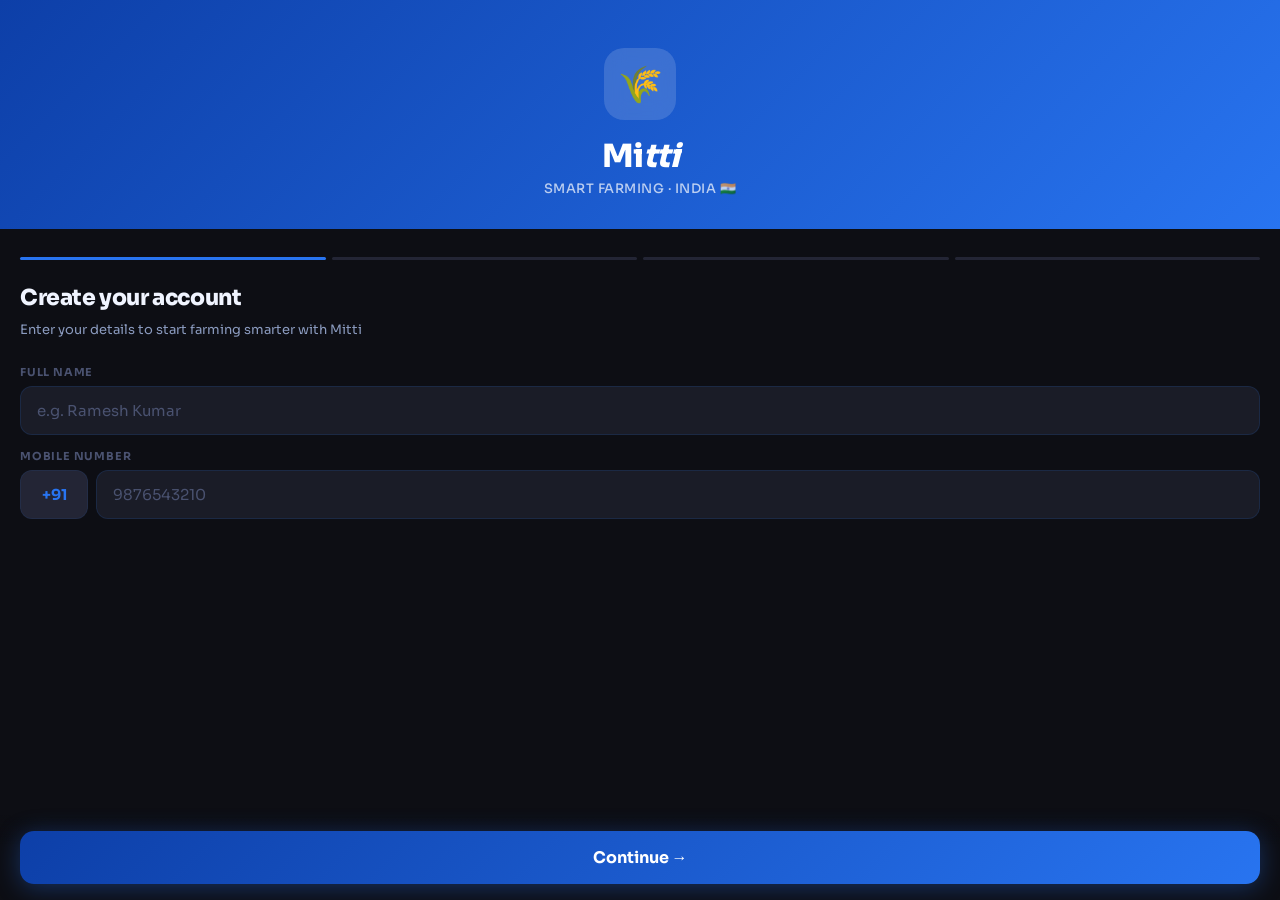
==== commit b085d28a: "Update fmt.Println message from 'Hello' to 'Goodbye'" ====
--- a/index.html
+++ b/index.html
@@ -2,674 +2,532 @@
 <html lang="en">
 <head>
 <meta charset="UTF-8"/>
-<meta name="viewport" content="width=device-width,initial-scale=1.0"/>
-<title>Mitti – Smart Farming</title>
-<link href="https://fonts.googleapis.com/css2?family=Noto+Sans+Bengali:wght@400;600;700;800&family=Noto+Sans+Devanagari:wght@400;600;700;800&family=Noto+Sans+Telugu:wght@400;600;700&family=Noto+Sans+Tamil:wght@400;600;700&family=Noto+Sans+Gujarati:wght@400;600;700&family=Noto+Sans+Kannada:wght@400;600;700&family=Noto+Sans+Malayalam:wght@400;600;700&family=Sora:wght@400;600;700;800&display=swap" rel="stylesheet"/>
+<meta name="viewport" content="width=device-width,initial-scale=1.0,viewport-fit=cover"/>
+<title>Mitti – Smart Farm</title>
+<link href="https://fonts.googleapis.com/css2?family=Sora:wght@300;400;500;600;700;800;900&family=Noto+Sans+Bengali:wght@400;600;700&family=Noto+Sans+Devanagari:wght@400;600;700&display=swap" rel="stylesheet"/>
 <style>
-*{margin:0;padding:0;box-sizing:border-box}
+*{margin:0;padding:0;box-sizing:border-box;-webkit-tap-highlight-color:transparent}
 :root{
-  --g1:#0D4F2E;--g2:#1A6B3E;--g3:#2E8B57;--g4:#4CAF80;--g5:#E8F5E2;
-  --a1:#E8920A;--a2:#F4A429;--a3:#FEF3E2;
-  --bg:#F0F7EE;--card:#fff;--border:#C8E6C9;
-  --text:#0D1F0D;--muted:#5A7A5A;
-  --danger:#C62828;--info:#1565C0;--teal:#006064;
-  --r:16px;--sh:0 4px 24px rgba(13,79,46,0.1);
-}
-body{font-family:'Sora',sans-serif;background:var(--bg);color:var(--text);min-height:100vh;overflow-x:hidden}
-
-/* ═══ ANIMATIONS ═══ */
-@keyframes floatY{0%,100%{transform:translateY(0) rotate(0deg)}50%{transform:translateY(-18px) rotate(3deg)}}
-@keyframes floatY2{0%,100%{transform:translateY(0) rotate(0deg)}50%{transform:translateY(-12px) rotate(-2deg)}}
-@keyframes floatY3{0%,100%{transform:translateY(0)}50%{transform:translateY(-22px)}}
-@keyframes spin3d{0%{transform:rotateY(0deg)}100%{transform:rotateY(360deg)}}
-@keyframes pulse{0%,100%{transform:scale(1)}50%{transform:scale(1.06)}}
-@keyframes slideUp{from{opacity:0;transform:translateY(30px)}to{opacity:1;transform:translateY(0)}}
-@keyframes slideIn{from{opacity:0;transform:translateX(40px)}to{opacity:1;transform:translateX(0)}}
-@keyframes fadeIn{from{opacity:0}to{opacity:1}}
-@keyframes bounce{0%,60%,100%{transform:translateY(0)}30%{transform:translateY(-8px)}}
+  --fk:#2874F0;--fk2:#1a5dc8;--fk3:#0d3fa8;--fkd:#2874F015;
+  --org:#FF6B00;--org2:#FF9500;
+  --bg:#0D0E14;--c1:#13141C;--c2:#1A1C27;--c3:#232535;
+  --bd:#2874F018;--bd2:#2874F025;--bd3:#2874F040;
+  --t1:#F0F4FF;--t2:#8B9BBF;--t3:#4A5270;
+  --red:#FF3B3B;--grn:#00B248;--yel:#FFB800;
+  --safe:env(safe-area-inset-bottom,0px);
+}
+html,body{height:100%;overflow:hidden;background:var(--bg)}
+body{font-family:'Sora',sans-serif;color:var(--t1);overscroll-behavior:none}
+
+/* ══ SCROLLBAR ══ */
+::-webkit-scrollbar{width:0;height:0}
+
+/* ══ ANIMATIONS ══ */
+@keyframes fadeUp{from{opacity:0;transform:translateY(14px)}to{opacity:1;transform:translateY(0)}}
+@keyframes slideIn{from{opacity:0;transform:translateX(20px)}to{opacity:1;transform:translateX(0)}}
 @keyframes shimmer{0%{background-position:-200% 0}100%{background-position:200% 0}}
-@keyframes rotateOrbit{0%{transform:rotate(0deg) translateX(70px) rotate(0deg)}100%{transform:rotate(360deg) translateX(70px) rotate(-360deg)}}
-@keyframes growBar{from{width:0}to{width:var(--w)}}
-@keyframes ripple{0%{transform:scale(0);opacity:1}100%{transform:scale(3);opacity:0}}
-@keyframes glowPulse{0%,100%{box-shadow:0 0 0 0 rgba(46,139,87,0.4)}50%{box-shadow:0 0 0 12px rgba(46,139,87,0)}}
-
-.anim-slide-up{animation:slideUp 0.5s ease forwards}
-.anim-slide-in{animation:slideIn 0.4s ease forwards}
-.anim-fade{animation:fadeIn 0.4s ease forwards}
-
-/* ═══ SPLASH SCREEN ═══ */
-#splash{position:fixed;inset:0;z-index:9999;background:linear-gradient(160deg,#0D4F2E 0%,#1A6B3E 50%,#006064 100%);display:flex;flex-direction:column;align-items:center;justify-content:center;overflow:hidden}
-.splash-scene{position:relative;width:320px;height:280px;perspective:800px;margin-bottom:24px}
-.splash-ground{position:absolute;bottom:0;left:0;right:0;height:60px;background:linear-gradient(180deg,#2E8B57,#1A5C38);border-radius:50% 50% 0 0 / 20px 20px 0 0;transform:perspective(400px) rotateX(20deg)}
-.float-obj{position:absolute;animation:floatY 3s ease-in-out infinite;filter:drop-shadow(0 8px 16px rgba(0,0,0,0.3));font-size:52px;transform-style:preserve-3d}
-.float-obj:nth-child(2){animation:floatY2 3.5s ease-in-out infinite;animation-delay:0.5s}
-.float-obj:nth-child(3){animation:floatY3 2.8s ease-in-out infinite;animation-delay:1s}
-.float-obj:nth-child(4){animation:floatY 4s ease-in-out infinite;animation-delay:1.5s}
-.orbit-wrap{position:absolute;top:50%;left:50%;width:0;height:0}
-.orbit-item{position:absolute;font-size:22px;animation:rotateOrbit 6s linear infinite}
-.orbit-item:nth-child(2){animation-delay:-2s}
-.orbit-item:nth-child(3){animation-delay:-4s}
-.splash-title{font-size:52px;font-weight:800;color:#fff;letter-spacing:-1px;margin-bottom:6px;animation:slideUp 0.8s ease}
-.splash-sub{font-size:15px;color:rgba(255,255,255,0.75);margin-bottom:40px;animation:slideUp 0.8s ease 0.2s both}
-.splash-btns{display:flex;flex-direction:column;gap:12px;width:100%;max-width:300px;animation:slideUp 0.8s ease 0.4s both}
-.splash-bg-decor{position:absolute;border-radius:50%;background:rgba(255,255,255,0.04)}
-
-/* ═══ ONBOARDING ═══ */
-#onboarding{position:fixed;inset:0;z-index:998;background:var(--bg);display:none;flex-direction:column;overflow:hidden}
-.ob-topbar{padding:16px 20px;display:flex;align-items:center;gap:14px;background:var(--card);border-bottom:1px solid var(--border)}
-.ob-back{background:var(--bg);border:none;border-radius:10px;width:36px;height:36px;cursor:pointer;font-size:18px;display:flex;align-items:center;justify-content:center;flex-shrink:0}
-.ob-prog-wrap{flex:1}
-.ob-prog-label{font-size:11px;color:var(--muted);margin-bottom:5px;font-weight:600}
-.ob-prog-bar-bg{height:5px;background:var(--g5);border-radius:3px;overflow:hidden}
-.ob-prog-fill{height:100%;background:linear-gradient(90deg,var(--g3),var(--a2));border-radius:3px;transition:width 0.4s ease}
-.ob-body{flex:1;overflow-y:auto;padding:24px 20px}
-.ob-step{display:none;animation:slideIn 0.35s ease}
-.ob-step.active{display:block}
-.ob-illus{text-align:center;margin-bottom:20px}
-.ob-illus-inner{display:inline-block;animation:floatY2 3s ease-in-out infinite}
-.ob-title{font-size:24px;font-weight:800;color:var(--text);margin-bottom:8px;line-height:1.25}
-.ob-sub{font-size:14px;color:var(--muted);margin-bottom:24px;line-height:1.7}
-
-/* Input styles */
-.inp-group{margin-bottom:16px}
-.inp-label{font-size:12px;font-weight:700;color:var(--muted);margin-bottom:7px;display:block;letter-spacing:0.3px;text-transform:uppercase}
-.inp{width:100%;border:2px solid var(--border);border-radius:14px;padding:14px 16px;font-size:15px;outline:none;font-family:inherit;background:var(--card);color:var(--text);transition:all 0.25s}
-.inp:focus{border-color:var(--g3);box-shadow:0 0 0 4px rgba(46,139,87,0.12)}
-.inp.err{border-color:var(--danger)}
-.inp-err{font-size:12px;color:var(--danger);margin-top:5px;display:none;font-weight:500}
-.inp-row{display:flex;gap:10px}
-.inp-prefix{width:72px;flex-shrink:0;text-align:center;background:var(--g5);border-color:var(--g5);color:var(--g1);font-weight:700;cursor:default}
-
+@keyframes pulse{0%,100%{opacity:.6}50%{opacity:1}}
+@keyframes spin{to{transform:rotate(360deg)}}
+@keyframes scaleIn{from{opacity:0;transform:scale(.95)}to{opacity:1;transform:scale(1)}}
+
+.anim-up{animation:fadeUp .35s cubic-bezier(.4,0,.2,1) both}
+.stagger>*{animation:fadeUp .35s cubic-bezier(.4,0,.2,1) both}
+.stagger>*:nth-child(1){animation-delay:.04s}
+.stagger>*:nth-child(2){animation-delay:.08s}
+.stagger>*:nth-child(3){animation-delay:.13s}
+.stagger>*:nth-child(4){animation-delay:.18s}
+.stagger>*:nth-child(5){animation-delay:.23s}
+
+/* ══ ONBOARDING ══ */
+#ob{position:fixed;inset:0;z-index:9000;background:var(--bg);display:flex;flex-direction:column}
+.ob-header{background:linear-gradient(135deg,var(--fk3),var(--fk));padding:48px 24px 32px;display:flex;flex-direction:column;align-items:center}
+.ob-logo{width:72px;height:72px;border-radius:20px;background:rgba(255,255,255,.15);display:flex;align-items:center;justify-content:center;font-size:36px;margin-bottom:16px;backdrop-filter:blur(10px)}
+.ob-brand{font-size:32px;font-weight:900;color:#fff;letter-spacing:-1px}
+.ob-brand span{color:var(--org2)}
+.ob-tagline{font-size:13px;color:rgba(255,255,255,.7);margin-top:4px;font-weight:500;letter-spacing:.5px}
+.ob-body{flex:1;overflow-y:auto;padding:28px 20px 100px}
+.ob-step{display:none}
+.ob-step.on{display:block;animation:slideIn .3s ease}
+.ob-h{font-size:22px;font-weight:800;letter-spacing:-.4px;margin-bottom:8px;color:var(--t1)}
+.ob-s{font-size:13px;color:var(--t2);line-height:1.7;margin-bottom:24px}
+/* Progress */
+.ob-prog{display:flex;gap:6px;margin-bottom:24px}
+.ob-pd{height:3px;border-radius:2px;flex:1;background:var(--c3);transition:background .3s}
+.ob-pd.on{background:var(--fk)}
+/* Inputs */
+.fl{margin-bottom:14px}
+.fl-l{font-size:11px;font-weight:700;letter-spacing:.8px;text-transform:uppercase;color:var(--t3);margin-bottom:7px;display:block}
+.fi{width:100%;background:var(--c2);border:1.5px solid var(--bd2);border-radius:12px;padding:14px 16px;font-size:15px;color:var(--t1);font-family:inherit;outline:none;transition:all .2s}
+.fi::placeholder{color:var(--t3)}
+.fi:focus{border-color:var(--fk);box-shadow:0 0 0 3px var(--fkd)}
+.fi.bad{border-color:var(--red)}
+.fi-e{font-size:12px;color:var(--red);margin-top:5px;display:none;font-weight:500}
+.fi-row{display:flex;gap:8px}
+.fi-pre{width:68px;flex-shrink:0;text-align:center;background:var(--c3);color:var(--fk);font-weight:700;border-color:var(--bd);cursor:default}
+/* OTP */
+.otp-row{display:flex;gap:8px;justify-content:center;margin:16px 0}
+.otp-b{width:48px;height:56px;background:var(--c2);border:1.5px solid var(--bd2);border-radius:12px;font-size:22px;font-weight:700;text-align:center;color:var(--t1);font-family:inherit;outline:none;transition:all .2s}
+.otp-b:focus{border-color:var(--fk);box-shadow:0 0 0 3px var(--fkd);transform:scale(1.06)}
+.otp-b.ok{border-color:var(--fk);background:var(--fkd)}
+.otp-demo{background:var(--c2);border:1px solid var(--bd2);border-radius:12px;padding:12px 14px;font-size:13px;color:var(--t2);display:flex;align-items:center;gap:8px;margin-bottom:14px}
+/* Lang grid */
+.lg{display:grid;grid-template-columns:1fr 1fr;gap:9px;margin-bottom:16px}
+.lc{background:var(--c2);border:1.5px solid var(--bd);border-radius:14px;padding:12px 13px;cursor:pointer;transition:all .2s;position:relative;overflow:hidden}
+.lc::before{content:'';position:absolute;inset:0;background:linear-gradient(135deg,var(--fk3),var(--fk));opacity:0;transition:opacity .2s}
+.lc.on::before{opacity:.12}
+.lc.on{border-color:var(--fk)}
+.lc.on .lc-ck{opacity:1;transform:scale(1)}
+.lc:hover{transform:translateY(-2px);border-color:var(--bd3)}
+.lc-n{font-size:13px;font-weight:700;position:relative}
+.lc-v{font-size:11px;color:var(--t3);position:relative}
+.lc-ck{position:absolute;top:8px;right:8px;width:18px;height:18px;border-radius:50%;background:var(--fk);display:flex;align-items:center;justify-content:center;font-size:10px;font-weight:900;color:#fff;opacity:0;transform:scale(.5);transition:all .2s}
+/* PIN */
+.pm{font-size:12px;font-weight:600;padding:3px 0;display:none}
+.pm.on{display:block}
+.lc-found{background:rgba(40,116,240,.08);border:1px solid rgba(40,116,240,.25);border-radius:12px;padding:14px;margin-top:12px;display:none}
+.lc-found.on{display:block;animation:fadeUp .3s ease}
 /* Buttons */
-.btn{width:100%;border:none;border-radius:14px;padding:16px;font-size:15px;font-weight:700;cursor:pointer;font-family:inherit;transition:all 0.25s;position:relative;overflow:hidden}
-.btn::after{content:'';position:absolute;inset:0;border-radius:inherit;background:rgba(255,255,255,0.15);opacity:0;transition:opacity 0.2s}
-.btn:hover::after{opacity:1}
-.btn-primary{background:linear-gradient(135deg,var(--g2),var(--g3));color:#fff;box-shadow:0 4px 20px rgba(26,107,62,0.4)}
-.btn-primary:hover{transform:translateY(-2px);box-shadow:0 8px 28px rgba(26,107,62,0.45)}
-.btn-primary:active{transform:translateY(0)}
-.btn-outline{background:transparent;border:2px solid var(--border);color:var(--muted)}
-.btn-outline:hover{border-color:var(--g3);color:var(--g2);background:var(--g5)}
-.btn-amber{background:linear-gradient(135deg,var(--a1),var(--a2));color:#fff}
-
-/* OTP */
-.otp-title{font-size:13px;color:var(--muted);text-align:center;margin-bottom:16px;line-height:1.6}
-.otp-wrap{display:flex;gap:10px;justify-content:center;margin:0 0 20px}
-.otp-box{width:52px;height:60px;border:2px solid var(--border);border-radius:14px;font-size:24px;font-weight:700;text-align:center;outline:none;font-family:inherit;background:var(--card);color:var(--text);transition:all 0.2s;caret-color:var(--g3)}
-.otp-box:focus{border-color:var(--g3);box-shadow:0 0 0 4px rgba(46,139,87,0.15);transform:scale(1.05)}
-.otp-box.filled{border-color:var(--g3);background:var(--g5)}
-.otp-resend{text-align:center;font-size:13px;color:var(--muted);margin-bottom:16px}
-.otp-resend span{color:var(--g2);cursor:pointer;font-weight:700}
-.otp-demo{background:var(--a3);border-radius:12px;padding:12px 16px;font-size:13px;margin-bottom:20px;border:1px solid #F4C870;display:flex;align-items:center;gap:8px}
-.otp-timer{font-size:13px;color:var(--muted);text-align:center;margin-bottom:12px;font-weight:600}
-
-/* Language grid */
-.lang-grid{display:grid;grid-template-columns:1fr 1fr;gap:10px;margin-bottom:16px}
-.lang-card{border:2px solid var(--border);border-radius:14px;padding:13px 14px;cursor:pointer;transition:all 0.2s;display:flex;align-items:center;gap:10px;background:var(--card);position:relative}
-.lang-card:hover{border-color:var(--g3);background:var(--g5);transform:translateY(-2px)}
-.lang-card.sel{border-color:var(--g3);background:var(--g5)}
-.lang-card.sel::after{content:'✓';position:absolute;top:8px;right:10px;font-size:13px;font-weight:800;color:var(--g2)}
-.lang-name{font-size:13px;font-weight:700;color:var(--text)}
-.lang-native{font-size:12px;color:var(--muted)}
-
-/* Location */
-.pin-status{font-size:12px;margin-top:6px;display:none;font-weight:600;padding:4px 0}
-.pin-status.show{display:block}
-.loc-card{background:var(--g5);border:1px solid var(--border);border-radius:14px;padding:16px;margin-top:12px;display:none;animation:slideUp 0.3s ease}
-.loc-card.show{display:block}
-.loc-weather{display:flex;align-items:center;gap:14px;padding-top:12px;margin-top:12px;border-top:1px solid var(--border)}
-
-/* API key */
-.api-guide{background:linear-gradient(135deg,#E3F2FD,#E8F5E9);border-radius:14px;padding:16px;margin-bottom:20px}
-.api-step{display:flex;gap:10px;align-items:flex-start;margin-bottom:10px;font-size:13px;line-height:1.6}
-.api-step:last-child{margin-bottom:0}
-.api-num{background:var(--g2);color:#fff;border-radius:50%;width:22px;height:22px;display:flex;align-items:center;justify-content:center;font-size:11px;font-weight:700;flex-shrink:0;margin-top:1px}
-.inp-icon-wrap{position:relative}
-.inp-eye{position:absolute;right:14px;top:50%;transform:translateY(-50%);background:none;border:none;cursor:pointer;font-size:17px;color:var(--muted)}
-
-/* ═══ MAIN APP ═══ */
-#app{display:none}
-.app-layout{display:flex;min-height:100vh}
-.sidebar{width:248px;background:var(--card);border-right:1.5px solid var(--border);position:fixed;top:0;left:0;height:100vh;display:flex;flex-direction:column;z-index:100;transition:transform 0.3s cubic-bezier(.4,0,.2,1)}
-.sb-logo{padding:20px 18px 16px;display:flex;align-items:center;gap:12px;border-bottom:1.5px solid var(--border)}
-.sb-logo-icon{width:42px;height:42px;background:linear-gradient(135deg,var(--g1),var(--g3));border-radius:13px;display:flex;align-items:center;justify-content:center;font-size:21px;box-shadow:0 4px 12px rgba(13,79,46,0.3)}
-.sb-logo-text{font-size:21px;font-weight:800;color:var(--g1)}
-.sb-nav{padding:14px 10px;flex:1}
-.sb-item{display:flex;align-items:center;gap:12px;padding:11px 14px;border-radius:12px;cursor:pointer;font-size:14px;font-weight:600;color:var(--muted);transition:all 0.2s;margin-bottom:3px;border:none;background:none;width:100%;text-align:left;font-family:inherit}
-.sb-item:hover{background:var(--g5);color:var(--g2)}
-.sb-item.active{background:var(--g5);color:var(--g1);position:relative}
-.sb-item.active::before{content:'';position:absolute;left:0;top:6px;bottom:6px;width:3px;background:var(--g3);border-radius:0 3px 3px 0}
-.sb-bottom{padding:14px;border-top:1.5px solid var(--border)}
-.sb-user{display:flex;align-items:center;gap:10px;margin-bottom:12px;padding:10px;background:var(--g5);border-radius:12px}
-.sb-avatar{width:38px;height:38px;border-radius:19px;background:linear-gradient(135deg,var(--g2),var(--g4));display:flex;align-items:center;justify-content:center;font-size:17px;color:#fff;flex-shrink:0}
-.lang-cycle-btn{background:linear-gradient(135deg,var(--a1),var(--a2));color:#fff;border:none;border-radius:10px;padding:7px 14px;font-size:12px;font-weight:700;cursor:pointer;font-family:inherit;transition:all 0.2s}
-.lang-cycle-btn:hover{transform:translateY(-1px)}
-.main-area{margin-left:248px;flex:1;min-height:100vh}
-.topbar{background:rgba(255,255,255,0.92);backdrop-filter:blur(12px);border-bottom:1.5px solid var(--border);padding:14px 28px;display:flex;align-items:center;justify-content:space-between;position:sticky;top:0;z-index:50}
-.tb-title{font-size:18px;font-weight:800;color:var(--text)}
-.tb-date{font-size:11px;color:var(--muted);margin-top:1px}
-.content{padding:28px;max-width:1140px}
-
-/* Cards */
-.card{background:var(--card);border:1.5px solid var(--border);border-radius:var(--r);box-shadow:var(--sh)}
-.g2{display:grid;grid-template-columns:1fr 1fr;gap:16px}
-.g3{display:grid;grid-template-columns:1fr 1fr 1fr;gap:16px}
-.g4{display:grid;grid-template-columns:repeat(4,1fr);gap:14px}
-.hero{background:linear-gradient(135deg,var(--g1) 0%,var(--teal) 100%);color:#fff;border-radius:22px;padding:28px;position:relative;overflow:hidden;margin-bottom:24px}
-.hero::before{content:'';position:absolute;right:-40px;top:-40px;width:200px;height:200px;background:rgba(255,255,255,0.06);border-radius:50%}
-.hero::after{content:'';position:absolute;right:60px;bottom:-60px;width:160px;height:160px;background:rgba(255,255,255,0.04);border-radius:50%}
-.hero-temp{font-size:62px;font-weight:800;line-height:1}
-.hero-badge{background:rgba(255,255,255,0.2);backdrop-filter:blur(8px);border-radius:10px;padding:7px 13px;font-size:12px;font-weight:600;border:1px solid rgba(255,255,255,0.25)}
-.stat-card{padding:20px;text-align:center;transition:transform 0.2s}
-.stat-card:hover{transform:translateY(-3px)}
-.stat-val{font-size:28px;font-weight:800;margin:8px 0 4px}
-.stat-lbl{font-size:11px;color:var(--muted);font-weight:700;letter-spacing:0.3px;text-transform:uppercase}
-.field-card{padding:18px;cursor:pointer;transition:all 0.25s;border-radius:var(--r)}
-.field-card:hover{box-shadow:0 8px 32px rgba(13,79,46,0.14);transform:translateY(-3px)}
-.hbar-bg{background:var(--g5);border-radius:6px;height:8px;overflow:hidden;flex:1}
-.hbar-fill{height:100%;border-radius:6px;background:linear-gradient(90deg,var(--g3),var(--a2))}
-.bdg{font-size:11px;font-weight:700;padding:4px 11px;border-radius:20px}
-.bdg-O{background:#E8F5E0;color:#0D4F2E}
-.bdg-R{background:#FFEBEE;color:#C62828}
-.bdg-F{background:#E3F2FD;color:#1565C0}
-.mkt-row{display:flex;align-items:center;padding:14px 18px;border-bottom:1.5px solid var(--border);transition:background 0.15s}
+.ob-foot{position:fixed;bottom:0;left:0;right:0;padding:16px 20px calc(16px + var(--safe));background:linear-gradient(transparent,var(--bg) 35%)}
+.btn-fk{width:100%;padding:16px;border:none;border-radius:14px;font-size:16px;font-weight:700;cursor:pointer;font-family:inherit;background:linear-gradient(135deg,var(--fk3),var(--fk));color:#fff;box-shadow:0 4px 24px rgba(40,116,240,.35);transition:all .2s}
+.btn-fk:hover{transform:translateY(-1px);box-shadow:0 8px 32px rgba(40,116,240,.45)}
+.btn-fk:active{transform:scale(.98)}
+.btn-o{width:100%;padding:14px;border:1.5px solid var(--bd2);border-radius:14px;font-size:14px;font-weight:600;cursor:pointer;font-family:inherit;background:transparent;color:var(--t2);margin-top:10px;transition:all .2s}
+.btn-o:hover{border-color:var(--fk);color:var(--fk)}
+
+/* ══ MAIN APP ══ */
+#app{position:fixed;inset:0;z-index:8000;display:none;flex-direction:column;background:var(--bg)}
+
+/* ─ FLIPKART HEADER ─ */
+.fk-header{background:linear-gradient(135deg,var(--fk3) 0%,var(--fk) 100%);padding:12px 14px calc(12px) 14px;flex-shrink:0;position:relative;z-index:100}
+.fk-header-top{display:flex;align-items:center;gap:10px;margin-bottom:10px}
+.fk-logo-area{display:flex;align-items:center;gap:8px;flex-shrink:0}
+.fk-logo-box{width:32px;height:32px;border-radius:9px;background:rgba(255,255,255,.15);display:flex;align-items:center;justify-content:center;font-size:16px}
+.fk-brand-txt{font-size:18px;font-weight:900;color:#fff;letter-spacing:-.5px}
+.fk-brand-txt em{color:var(--org2);font-style:normal}
+/* Search bar */
+.fk-search{flex:1;display:flex;align-items:center;gap:8px;background:rgba(255,255,255,.12);border:1px solid rgba(255,255,255,.2);border-radius:10px;padding:9px 13px;cursor:pointer;backdrop-filter:blur(10px);transition:all .2s}
+.fk-search:focus-within{background:rgba(255,255,255,.18);border-color:rgba(255,255,255,.4)}
+.fk-search-input{background:none;border:none;outline:none;font-size:14px;color:#fff;font-family:inherit;flex:1;min-width:0}
+.fk-search-input::placeholder{color:rgba(255,255,255,.6);font-size:13px}
+.fk-search-icon{font-size:15px;flex-shrink:0;opacity:.8}
+.fk-header-right{display:flex;gap:8px;flex-shrink:0}
+.fk-icon-btn{width:34px;height:34px;border-radius:9px;background:rgba(255,255,255,.12);border:none;cursor:pointer;display:flex;align-items:center;justify-content:center;font-size:16px;position:relative;transition:all .2s}
+.fk-icon-btn:hover{background:rgba(255,255,255,.2)}
+.fk-notif-dot{position:absolute;top:5px;right:5px;width:7px;height:7px;background:var(--red);border-radius:50%;border:1.5px solid var(--fk)}
+/* Location bar */
+.fk-loc-bar{display:flex;align-items:center;gap:6px;font-size:12px;color:rgba(255,255,255,.75);font-weight:500}
+.fk-loc-pin{font-size:12px}
+
+/* ─ SCREENS ─ */
+.ap-screens{flex:1;overflow:hidden;position:relative}
+.sc{position:absolute;inset:0;overflow-y:auto;overflow-x:hidden;opacity:0;pointer-events:none;transition:opacity .25s ease,transform .25s ease;transform:translateY(8px);-webkit-overflow-scrolling:touch;scrollbar-width:none;background:var(--bg)}
+.sc::-webkit-scrollbar{display:none}
+.sc.on{opacity:1;pointer-events:all;transform:translateY(0)}
+
+/* ─ BANNER SLIDER ─ */
+.banner-wrap{position:relative;overflow:hidden;border-radius:12px;margin:12px 14px 0;height:140px}
+.banner-track{display:flex;transition:transform .5s cubic-bezier(.4,0,.2,1);height:100%}
+.banner-slide{min-width:100%;border-radius:12px;position:relative;overflow:hidden;display:flex;align-items:center;padding:0 22px}
+.banner-dots{position:absolute;bottom:8px;left:50%;transform:translateX(-50%);display:flex;gap:5px}
+.bdot{width:6px;height:6px;border-radius:3px;background:rgba(255,255,255,.4);transition:all .3s}
+.bdot.on{width:18px;background:#fff}
+
+/* ─ CATEGORIES ─ */
+.cat-row{display:flex;gap:0;overflow-x:auto;padding:14px 14px 6px;scrollbar-width:none;border-bottom:1px solid var(--bd)}
+.cat-row::-webkit-scrollbar{display:none}
+.cat-item{display:flex;flex-direction:column;align-items:center;gap:6px;flex-shrink:0;padding:0 14px;cursor:pointer;transition:all .2s}
+.cat-item:hover .cat-ic{transform:scale(1.1)}
+.cat-ic{width:52px;height:52px;border-radius:16px;display:flex;align-items:center;justify-content:center;font-size:26px;transition:transform .2s;position:relative;overflow:hidden}
+.cat-ic::after{content:'';position:absolute;inset:0;background:linear-gradient(135deg,rgba(255,255,255,.1),transparent);border-radius:inherit}
+.cat-lbl{font-size:11px;font-weight:600;color:var(--t2);white-space:nowrap;letter-spacing:.1px}
+.cat-item.on .cat-lbl{color:var(--fk)}
+.cat-item.on .cat-ic{box-shadow:0 0 0 2px var(--fk)}
+
+/* ─ SECTION HEADER ─ */
+.sec-hdr{display:flex;align-items:center;justify-content:space-between;padding:14px 14px 10px}
+.sec-t{font-size:16px;font-weight:800;letter-spacing:-.2px}
+.sec-link{font-size:12px;color:var(--fk);font-weight:700;cursor:pointer;transition:opacity .2s}
+.sec-link:hover{opacity:.7}
+.sec-badge{font-size:10px;font-weight:700;background:var(--fk);color:#fff;border-radius:20px;padding:2px 8px;margin-left:6px}
+
+/* ─ PRODUCT CARDS (Shop) ─ */
+.prod-grid{display:grid;grid-template-columns:1fr 1fr;gap:1px;background:var(--bd);margin:0}
+.prod-card{background:var(--c1);padding:14px;cursor:pointer;transition:all .2s;position:relative;overflow:hidden}
+.prod-card:hover{background:var(--c2)}
+.prod-card:active{transform:scale(.99)}
+.prod-img{width:100%;height:120px;border-radius:8px;display:flex;align-items:center;justify-content:center;font-size:54px;margin-bottom:10px;position:relative}
+.prod-badge{position:absolute;top:6px;left:6px;font-size:10px;font-weight:700;background:var(--grn);color:#fff;border-radius:4px;padding:2px 6px}
+.prod-badge.hot{background:var(--red)}
+.prod-badge.new{background:var(--fk)}
+.prod-name{font-size:13px;font-weight:600;color:var(--t1);margin-bottom:4px;line-height:1.35;overflow:hidden;display:-webkit-box;-webkit-line-clamp:2;-webkit-box-orient:vertical}
+.prod-sub{font-size:11px;color:var(--t3);margin-bottom:8px}
+.prod-price-row{display:flex;align-items:center;gap:8px;margin-bottom:6px}
+.prod-price{font-size:15px;font-weight:800;color:var(--t1)}
+.prod-mrp{font-size:11px;color:var(--t3);text-decoration:line-through}
+.prod-disc{font-size:11px;font-weight:700;color:var(--grn)}
+.prod-rating{display:flex;align-items:center;gap:4px;font-size:11px;font-weight:600}
+.prod-rating-box{background:var(--grn);color:#fff;border-radius:4px;padding:2px 5px;font-size:10px;font-weight:700}
+.prod-rating-ct{color:var(--t3)}
+.btn-add-cart{width:100%;padding:9px;background:transparent;border:1.5px solid var(--fk);border-radius:8px;font-size:12px;font-weight:700;color:var(--fk);cursor:pointer;font-family:inherit;transition:all .2s;margin-top:8px}
+.btn-add-cart:hover{background:var(--fkd);transform:none}
+.btn-add-cart.added{background:var(--fk);color:#fff}
+.prod-wishlist{position:absolute;top:10px;right:10px;width:28px;height:28px;border-radius:50%;background:rgba(255,255,255,.08);border:none;cursor:pointer;display:flex;align-items:center;justify-content:center;font-size:14px;transition:all .2s;backdrop-filter:blur(4px)}
+.prod-wishlist:hover{background:rgba(255,255,255,.15)}
+
+/* ─ DEAL CARDS (horizontal scroll) ─ */
+.deal-row{display:flex;gap:10px;overflow-x:auto;padding:0 14px 14px;scrollbar-width:none}
+.deal-row::-webkit-scrollbar{display:none}
+.deal-card{background:var(--c2);border:1px solid var(--bd2);border-radius:14px;padding:14px;flex-shrink:0;width:140px;cursor:pointer;transition:all .2s}
+.deal-card:hover{border-color:var(--bd3);transform:translateY(-2px)}
+.deal-ic{font-size:40px;text-align:center;margin-bottom:8px}
+.deal-name{font-size:12px;font-weight:700;margin-bottom:4px;overflow:hidden;white-space:nowrap;text-overflow:ellipsis}
+.deal-price{font-size:14px;font-weight:800;color:var(--fk)}
+.deal-disc{font-size:10px;font-weight:700;color:var(--grn)}
+
+/* ─ MARKET LIST ─ */
+.mkt-card{background:var(--c2);border:1px solid var(--bd);border-radius:14px;overflow:hidden;margin:0 14px 10px}
+.mkt-row{display:flex;align-items:center;padding:13px 16px;border-bottom:1px solid var(--bd);transition:background .15s;cursor:pointer}
 .mkt-row:last-child{border-bottom:none}
-.mkt-row:hover{background:var(--bg)}
-.up{color:#2E7D32}.dn{color:var(--danger)}.st{color:var(--muted)}
-.chat-wrap{display:flex;flex-direction:column;height:calc(100vh - 155px)}
-.chat-msgs{flex:1;overflow-y:auto;padding:10px 0;display:flex;flex-direction:column;gap:12px}
-.msg{display:flex;gap:10px;align-items:flex-end}
-.msg.u{flex-direction:row-reverse}
-.msg-av{width:34px;height:34px;border-radius:17px;background:linear-gradient(135deg,var(--g2),var(--g4));display:flex;align-items:center;justify-content:center;font-size:15px;flex-shrink:0}
-.msg-bub{max-width:74%;padding:12px 16px;border-radius:18px;font-size:14px;line-height:1.65;white-space:pre-wrap}
-.msg.ai .msg-bub{background:var(--card);border:1.5px solid var(--border);border-radius:4px 18px 18px 18px;color:var(--text)}
-.msg.u .msg-bub{background:linear-gradient(135deg,var(--g2),var(--g3));color:#fff;border-radius:18px 4px 18px 18px}
-.chat-input-row{display:flex;gap:10px;padding:14px 0 0;border-top:1.5px solid var(--border)}
-.chat-inp{flex:1;border:2px solid var(--border);border-radius:14px;padding:12px 16px;font-size:14px;outline:none;font-family:inherit;background:var(--card);color:var(--text);transition:border 0.2s}
-.chat-inp:focus{border-color:var(--g3)}
-.chat-send{width:46px;height:46px;border-radius:13px;border:none;background:linear-gradient(135deg,var(--g2),var(--g3));color:#fff;font-size:19px;cursor:pointer;display:flex;align-items:center;justify-content:center;flex-shrink:0;transition:all 0.2s;box-shadow:0 4px 14px rgba(26,107,62,0.35)}
-.chat-send:hover{transform:translateY(-2px)}
-.chat-send:disabled{background:#ccc;box-shadow:none;transform:none}
-.sugg-btn{background:var(--g5);border:1.5px solid var(--border);border-radius:20px;padding:7px 14px;font-size:12px;color:var(--g1);cursor:pointer;font-weight:600;font-family:inherit;white-space:nowrap;transition:all 0.2s}
-.sugg-btn:hover{background:var(--g2);color:#fff;border-color:var(--g2)}
-.dot{width:7px;height:7px;border-radius:50%;background:var(--g3);animation:bounce 1.2s ease-in-out infinite}
-.dot:nth-child(2){animation-delay:.2s}.dot:nth-child(3){animation-delay:.4s}
-.fc-row{display:flex;align-items:center;padding:12px 18px;border-bottom:1.5px solid var(--border);transition:background 0.15s}
-.fc-row:last-child{border-bottom:none}
-.fc-row:hover{background:var(--bg)}
-.sec-title{font-size:18px;font-weight:800;color:var(--text);margin-bottom:16px}
-.chip{border-radius:20px;padding:6px 15px;font-size:12px;font-weight:700;cursor:pointer;border:1.5px solid var(--border);background:var(--card);color:var(--muted);transition:all 0.2s;font-family:inherit}
-.chip.active{background:var(--g2);color:#fff;border-color:var(--g2)}
-.sch-box{display:flex;align-items:center;gap:10px;background:var(--card);border:2px solid var(--border);border-radius:14px;padding:10px 16px;margin-bottom:14px}
-.sch-box:focus-within{border-color:var(--g3)}
-.sch-inp{border:none;outline:none;flex:1;font-size:14px;font-family:inherit;background:transparent;color:var(--text)}
-.modal-overlay{position:fixed;inset:0;background:rgba(0,0,0,0.55);z-index:200;display:flex;align-items:center;justify-content:center;padding:20px;backdrop-filter:blur(4px)}
-.modal{background:var(--card);border-radius:24px;padding:28px;width:100%;max-width:480px;max-height:90vh;overflow-y:auto;animation:slideUp 0.3s ease}
-.m-row{display:flex;justify-content:space-between;padding:11px 0;border-bottom:1.5px solid var(--border);font-size:14px}
-.m-row span:first-child{color:var(--muted)}
-.m-row span:last-child{font-weight:600}
-.hamburger{display:none;background:var(--g5);border:none;border-radius:10px;width:38px;height:38px;cursor:pointer;font-size:20px;align-items:center;justify-content:center;flex-shrink:0}
-.sb-overlay{display:none;position:fixed;inset:0;background:rgba(0,0,0,0.4);z-index:99;backdrop-filter:blur(2px)}
-.no-api-box{background:linear-gradient(135deg,var(--a3),#FFF8E1);border:1.5px solid #F4C870;border-radius:14px;padding:16px;margin-bottom:14px;font-size:13px;line-height:1.7}
-.tip-card{display:flex;gap:14px;align-items:flex-start;border-radius:16px;padding:16px;margin-bottom:12px}
-
-/* Skeleton loader */
-.skel{background:linear-gradient(90deg,#f0f0f0 25%,#e0e0e0 50%,#f0f0f0 75%);background-size:200% 100%;animation:shimmer 1.5s infinite;border-radius:8px}
-
-@media(max-width:820px){
-  .sidebar{transform:translateX(-100%)}
-  .sidebar.open{transform:translateX(0)}
-  .sb-overlay.open{display:block}
-  .main-area{margin-left:0}
-  .topbar{padding:12px 16px}
-  .content{padding:16px}
-  .g4{grid-template-columns:1fr 1fr}
-  .g3{grid-template-columns:1fr 1fr}
-  .g2{grid-template-columns:1fr}
-  .hamburger{display:flex}
-  .hero-temp{font-size:48px}
-  .chat-wrap{height:calc(100vh - 130px)}
-  .lang-grid{grid-template-columns:1fr 1fr}
-}
-@media(max-width:480px){.g3{grid-template-columns:1fr}.hero-temp{font-size:42px}}
+.mkt-row:hover{background:var(--c3)}
+
+/* ─ FIELD CARDS ─ */
+.fc{background:var(--c2);border:1px solid var(--bd);border-radius:16px;padding:16px;margin:0 14px 10px;cursor:pointer;transition:all .25s}
+.fc:hover{border-color:var(--bd3);transform:translateY(-2px);box-shadow:0 8px 32px rgba(40,116,240,.1)}
+.fc:active{transform:scale(.99)}
+.fc-h{display:flex;justify-content:space-between;align-items:flex-start;margin-bottom:12px}
+.fc-name{font-size:15px;font-weight:700}
+.fc-meta{font-size:12px;color:var(--t3);margin-top:2px}
+.bdg{font-size:11px;font-weight:700;padding:4px 10px;border-radius:20px}
+.bdg-O{background:rgba(0,178,72,.12);color:var(--grn)}
+.bdg-R{background:rgba(255,59,59,.12);color:var(--red)}
+.bdg-F{background:rgba(40,116,240,.12);color:var(--fk)}
+.fc-body{display:flex;align-items:center;gap:12px}
+.pb{background:var(--c3);border-radius:4px;height:5px;overflow:hidden;flex:1}
+.pb-f{height:100%;border-radius:4px;background:linear-gradient(90deg,var(--fk3),var(--fk))}
+
+/* ─ AI CHAT ─ */
+.cm{display:flex;gap:10px;align-items:flex-end;margin-bottom:12px}
+.cm.u{flex-direction:row-reverse}
+.cm-av{width:32px;height:32px;border-radius:10px;background:linear-gradient(135deg,var(--fk3),var(--fk));display:flex;align-items:center;justify-content:center;font-size:14px;flex-shrink:0}
+.cm-bub{max-width:78%;padding:12px 15px;font-size:14px;line-height:1.65;word-break:break-word}
+.cm.ai .cm-bub{background:var(--c2);border:1px solid var(--bd);border-radius:4px 16px 16px 16px;color:var(--t2)}
+.cm.u .cm-bub{background:linear-gradient(135deg,var(--fk3),var(--fk));color:#fff;border-radius:16px 4px 16px 16px;font-weight:500}
+.td{width:7px;height:7px;border-radius:50%;background:var(--fk);animation:tdB 1.2s ease-in-out infinite}
+.td:nth-child(2){animation-delay:.2s}.td:nth-child(3){animation-delay:.4s}
+@keyframes tdB{0%,80%,100%{transform:scale(.6);opacity:.3}40%{transform:scale(1.1);opacity:1}}
+.ci{flex:1;background:var(--c2);border:1.5px solid var(--bd2);border-radius:12px;padding:12px 14px;font-size:14px;color:var(--t1);font-family:inherit;outline:none;transition:border .2s}
+.ci:focus{border-color:var(--fk)}
+.ci::placeholder{color:var(--t3)}
+.cs{width:44px;height:44px;border-radius:12px;background:linear-gradient(135deg,var(--fk3),var(--fk));border:none;color:#fff;font-size:20px;font-weight:700;cursor:pointer;display:flex;align-items:center;justify-content:center;flex-shrink:0;transition:all .2s;box-shadow:0 4px 16px rgba(40,116,240,.3)}
+.cs:hover{transform:scale(1.06)}
+.cs:disabled{background:var(--c3);box-shadow:none;cursor:default;transform:none;color:var(--t3)}
+
+/* Weather */
+.wx-hero{background:linear-gradient(135deg,#0a1a3d,#1a3070 50%,#0a2050);border-radius:16px;padding:20px;margin:12px 14px 0;position:relative;overflow:hidden;border:1px solid rgba(40,116,240,.2)}
+.wx-hero::after{content:'';position:absolute;right:-20px;top:-20px;width:160px;height:160px;background:rgba(40,116,240,.15);border-radius:50%;pointer-events:none}
+.wx-week{background:var(--c2);border:1px solid var(--bd);border-radius:14px;margin:12px 14px 0;overflow:hidden}
+.wx-day{display:flex;align-items:center;padding:12px 14px;border-bottom:1px solid var(--bd);transition:background .15s}
+.wx-day:last-child{border-bottom:none}
+.wx-day:hover{background:var(--c3)}
+
+/* ─ BOTTOM NAV ─ */
+.bnav{position:fixed;bottom:0;left:0;right:0;height:calc(62px + var(--safe));background:var(--c1);border-top:1px solid var(--bd);display:flex;z-index:6000;padding-bottom:var(--safe)}
+.bi{flex:1;display:flex;flex-direction:column;align-items:center;justify-content:center;gap:3px;cursor:pointer;padding:8px 4px 0;border:none;background:none;font-family:inherit;transition:all .2s;position:relative}
+.bi-icon{font-size:21px;transition:transform .25s cubic-bezier(.34,1.56,.64,1)}
+.bi.on .bi-icon{transform:scale(1.15) translateY(-2px)}
+.bi-lbl{font-size:10px;font-weight:700;letter-spacing:.2px;color:var(--t3);transition:color .2s}
+.bi.on .bi-lbl{color:var(--fk)}
+.bi-bar{position:absolute;top:4px;width:4px;height:4px;border-radius:2px;background:var(--fk);transition:all .3s cubic-bezier(.34,1.56,.64,1);transform:scaleX(0)}
+.bi.on .bi-bar{transform:scaleX(2.5)}
+/* Cart badge */
+.cart-cnt{position:absolute;top:5px;right:calc(50% - 16px);min-width:16px;height:16px;background:var(--red);border-radius:8px;font-size:9px;font-weight:700;color:#fff;display:flex;align-items:center;justify-content:center;padding:0 3px}
+/* Hamburger */
+.hmb{display:flex;flex-direction:column;gap:4px;align-items:center;justify-content:center;height:24px}
+.hmb-l{height:2px;border-radius:1px;background:var(--t3);transition:background .2s}
+.hmb-l:nth-child(1){width:19px}.hmb-l:nth-child(2){width:13px}.hmb-l:nth-child(3){width:19px}
+.bi.mbi:hover .hmb-l{background:var(--fk)}
+
+/* ─ DRAWER ─ */
+.dr-ov{position:fixed;inset:0;background:rgba(0,0,0,.7);z-index:8000;opacity:0;pointer-events:none;transition:opacity .3s;backdrop-filter:blur(5px)}
+.dr-ov.on{opacity:1;pointer-events:all}
+.drawer{position:fixed;bottom:0;left:0;right:0;background:var(--c1);border-top:1px solid var(--bd2);border-radius:28px 28px 0 0;z-index:9000;transform:translateY(100%);transition:transform .38s cubic-bezier(.4,0,.2,1);padding-bottom:calc(24px + var(--safe))}
+.drawer.on{transform:translateY(0)}
+.dr-handle{width:36px;height:4px;background:var(--t3);border-radius:2px;margin:12px auto 16px;opacity:.4}
+.dr-title{font-size:17px;font-weight:800;padding:0 20px 12px;border-bottom:1px solid var(--bd)}
+.dr-item{display:flex;align-items:center;gap:12px;padding:14px 20px;cursor:pointer;transition:background .15s}
+.dr-item:hover{background:var(--c2)}
+.dr-ic{width:38px;height:38px;border-radius:11px;display:flex;align-items:center;justify-content:center;font-size:17px;flex-shrink:0}
+
+/* ─ MODAL ─ */
+.mod-ov{position:fixed;inset:0;background:rgba(0,0,0,.75);z-index:9500;display:flex;align-items:flex-end;opacity:0;pointer-events:none;transition:opacity .3s;backdrop-filter:blur(6px)}
+.mod-ov.on{opacity:1;pointer-events:all}
+.mod{background:var(--c1);border-radius:24px 24px 0 0;width:100%;max-height:85vh;overflow-y:auto;padding:0 20px calc(32px + var(--safe));transform:translateY(40px);transition:transform .32s cubic-bezier(.4,0,.2,1)}
+.mod-ov.on .mod{transform:translateY(0)}
+.mod-handle{width:36px;height:4px;background:var(--t3);border-radius:2px;margin:12px auto 18px;opacity:.4}
+.mod-row{display:flex;justify-content:space-between;padding:11px 0;border-bottom:1px solid var(--bd);font-size:14px}
+.mod-row span:first-child{color:var(--t3)}
+.mod-row span:last-child{font-weight:600}
+
+/* ─ CART TOAST ─ */
+.toast{position:fixed;bottom:calc(75px + var(--safe));left:50%;transform:translateX(-50%) translateY(20px);background:var(--c2);border:1px solid var(--bd3);border-radius:12px;padding:10px 18px;font-size:13px;font-weight:600;color:var(--t1);white-space:nowrap;z-index:9999;opacity:0;transition:all .3s;pointer-events:none;backdrop-filter:blur(12px)}
+.toast.show{opacity:1;transform:translateX(-50%) translateY(0)}
+
+/* ─ LIVE BADGE ─ */
+.live-b{display:inline-flex;align-items:center;gap:4px;background:rgba(40,116,240,.15);border:1px solid rgba(40,116,240,.25);border-radius:20px;padding:3px 9px;font-size:10px;font-weight:800;letter-spacing:.6px;text-transform:uppercase;color:var(--fk)}
+.ldot{width:5px;height:5px;border-radius:50%;background:var(--fk);animation:pulse 1.5s ease infinite}
+
+/* Skeleton */
+.skel{background:linear-gradient(90deg,var(--c2) 25%,var(--c3) 50%,var(--c2) 75%);background-size:200%;animation:shimmer 1.5s infinite;border-radius:8px}
 </style>
 </head>
 <body>
 
-<!-- ════ SPLASH ════ -->
-<div id="splash">
-  <div class="splash-bg-decor" style="width:400px;height:400px;top:-100px;right:-100px"></div>
-  <div class="splash-bg-decor" style="width:300px;height:300px;bottom:-80px;left:-80px"></div>
-
-  <div class="splash-scene">
-    <div class="float-obj" style="top:20px;left:30px;font-size:58px">🌾</div>
-    <div class="float-obj" style="top:10px;right:20px;font-size:50px">🚜</div>
-    <div class="float-obj" style="top:80px;left:120px;font-size:46px">🌱</div>
-    <div class="float-obj" style="top:60px;right:80px;font-size:44px">☀️</div>
-    <div class="splash-ground"></div>
-    <div class="orbit-wrap" style="top:140px;left:160px">
-      <div class="orbit-item" style="animation-delay:0s">🌽</div>
-      <div class="orbit-item" style="animation-delay:-2s">🍅</div>
-      <div class="orbit-item" style="animation-delay:-4s">🥬</div>
-    </div>
-  </div>
-
-  <div class="splash-title">Mitti</div>
-  <div class="splash-sub">🇮🇳 Smart Farming Assistant for Every Indian Farmer</div>
-
-  <div class="splash-btns">
-    <button class="btn btn-amber" style="font-size:16px;padding:17px" onclick="showSignup()">
-      🌾 Get Started — Sign Up
-    </button>
-    <button class="btn" style="background:rgba(255,255,255,0.15);color:#fff;border:1.5px solid rgba(255,255,255,0.3);backdrop-filter:blur(8px)" onclick="showLogin()">
-      🔑 Login to My Account
-    </button>
-  </div>
-  <div style="position:absolute;bottom:20px;font-size:11px;color:rgba(255,255,255,0.4)">
-    Supports 12 Indian Languages · Available in all states
-  </div>
-</div>
-
-<!-- ════ ONBOARDING ════ -->
-<div id="onboarding">
-  <div class="ob-topbar">
-    <button class="ob-back" id="ob-back-btn" onclick="obBack()">←</button>
-    <div class="ob-prog-wrap">
-      <div class="ob-prog-label" id="ob-prog-label">Step 1 of 6</div>
-      <div class="ob-prog-bar-bg"><div class="ob-prog-fill" id="ob-prog-fill" style="width:16%"></div></div>
-    </div>
-    <div style="font-size:22px">🌾</div>
+<!-- ══════════ ONBOARDING ══════════ -->
+<div id="ob">
+  <div class="ob-header">
+    <div class="ob-logo">🌾</div>
+    <div class="ob-brand">Mi<em>tti</em></div>
+    <div class="ob-tagline">SMART FARMING · INDIA 🇮🇳</div>
   </div>
   <div class="ob-body">
-
-    <!-- Login Step -->
-    <div class="ob-step" id="step-login">
-      <div class="ob-illus"><div class="ob-illus-inner" style="font-size:72px">🔑</div></div>
-      <div class="ob-title">Welcome back!</div>
-      <div class="ob-sub">Login to your Mitti account</div>
-      <div class="inp-group">
-        <label class="inp-label">Mobile Number</label>
-        <div class="inp-row">
-          <input class="inp inp-prefix" value="+91" readonly style="width:72px"/>
-          <input class="inp" id="li-phone" type="tel" placeholder="9876543210" maxlength="10"/>
+    <!-- Progress dots -->
+    <div class="ob-prog" id="ob-prog">
+      <div class="ob-pd on"></div><div class="ob-pd"></div><div class="ob-pd"></div><div class="ob-pd"></div>
+    </div>
+
+    <!-- Step 1: Name + Phone -->
+    <div class="ob-step on" id="s1">
+      <div class="ob-h">Create your account</div>
+      <div class="ob-s">Enter your details to start farming smarter with Mitti</div>
+      <div class="fl"><label class="fl-l">Full Name</label>
+        <input class="fi" id="su-n" type="text" placeholder="e.g. Ramesh Kumar"/>
+        <div class="fi-e" id="su-n-e">Please enter your name</div>
+      </div>
+      <div class="fl"><label class="fl-l">Mobile Number</label>
+        <div class="fi-row">
+          <input class="fi fi-pre" value="+91" readonly/>
+          <input class="fi" id="su-p" type="tel" placeholder="9876543210" maxlength="10"/>
         </div>
-        <div class="inp-err" id="li-phone-err">Enter valid 10-digit number</div>
-      </div>
-      <div style="margin-bottom:24px"></div>
-      <button class="btn btn-primary" onclick="doLogin()">Send OTP →</button>
-      <div style="text-align:center;margin-top:16px;font-size:13px;color:var(--muted)">
-        New user? <span style="color:var(--g2);cursor:pointer;font-weight:700" onclick="showSignup()">Sign Up here</span>
-      </div>
-    </div>
-
-    <!-- Signup Steps -->
-    <div class="ob-step" id="step-signup">
-      <div class="ob-illus"><div class="ob-illus-inner" style="font-size:72px">📱</div></div>
-      <div class="ob-title">Create your account</div>
-      <div class="ob-sub">Join thousands of smart farmers across India</div>
-      <div class="inp-group">
-        <label class="inp-label">Full Name</label>
-        <input class="inp" id="su-name" type="text" placeholder="e.g. Ramesh Kumar"/>
-        <div class="inp-err" id="su-name-err">Please enter your name</div>
-      </div>
-      <div class="inp-group">
-        <label class="inp-label">Mobile Number</label>
-        <div class="inp-row">
-          <input class="inp inp-prefix" value="+91" readonly/>
-          <input class="inp" id="su-phone" type="tel" placeholder="9876543210" maxlength="10"/>
-        </div>
-        <div class="inp-err" id="su-phone-err">Enter valid 10-digit number</div>
-      </div>
-      <div class="inp-group">
-        <label class="inp-label">Email Address</label>
-        <input class="inp" id="su-email" type="email" placeholder="farmer@example.com"/>
-        <div class="inp-err" id="su-email-err">Enter a valid email address</div>
-      </div>
-      <div style="margin-bottom:8px"></div>
-      <button class="btn btn-primary" onclick="doSignup()">Send OTP →</button>
-      <div style="text-align:center;margin-top:14px;font-size:13px;color:var(--muted)">
-        Already have account? <span style="color:var(--g2);cursor:pointer;font-weight:700" onclick="showLogin()">Login</span>
-      </div>
-    </div>
-
-    <!-- OTP Step -->
-    <div class="ob-step" id="step-otp">
-      <div class="ob-illus"><div class="ob-illus-inner" style="font-size:72px">📲</div></div>
-      <div class="ob-title">Enter OTP</div>
-      <div class="otp-title" id="otp-sent-to">We sent a 6-digit OTP to your mobile</div>
-      <div class="otp-wrap" id="otp-boxes"></div>
-      <div class="otp-timer" id="otp-timer">Resend in 30s</div>
-      <div class="otp-resend">Didn't receive? <span id="resend-btn" onclick="resendOTP()" style="opacity:0.4;cursor:default">Resend OTP</span></div>
-      <div class="otp-demo">🔒 <span>Demo OTP: <strong>1 2 3 4 5 6</strong></span></div>
-      <button class="btn btn-primary" onclick="verifyOTP()">Verify & Continue →</button>
-    </div>
-
-    <!-- Language Step -->
-    <div class="ob-step" id="step-lang">
-      <div class="ob-illus"><div class="ob-illus-inner" style="font-size:68px">🗣️</div></div>
-      <div class="ob-title">अपनी भाषा चुनें</div>
-      <div class="ob-sub">Select all Indian languages you want to use in Mitti</div>
-      <div class="lang-grid" id="lang-grid"></div>
-      <div style="font-size:13px;color:var(--muted);margin-bottom:20px;font-weight:600">
-        ✅ <span id="lang-count">0</span> language(s) selected
-      </div>
-      <button class="btn btn-primary" onclick="doLang()">Continue →</button>
-    </div>
-
-    <!-- Location Step -->
-    <div class="ob-step" id="step-loc">
-      <div class="ob-illus"><div class="ob-illus-inner" style="font-size:68px">📍</div></div>
-      <div class="ob-title">Your farm location</div>
-      <div class="ob-sub">Enter PIN code to get live local weather & mandi prices for your area</div>
-      <div class="inp-group">
-        <label class="inp-label">PIN Code <span style="font-size:11px;color:var(--muted)">(enter to auto-detect)</span></label>
-        <input class="inp" id="loc-pin" type="tel" placeholder="e.g. 721301" maxlength="6" oninput="lookupPIN(this.value)"/>
-        <div class="pin-status" id="pin-loading" style="color:var(--muted)">🔍 Looking up PIN code...</div>
-        <div class="pin-status" id="pin-ok" style="color:var(--g2)"></div>
-        <div class="pin-status" id="pin-err" style="color:var(--danger)">⚠️ PIN not found. Please try manual entry below.</div>
-      </div>
-      <div class="loc-card" id="loc-preview">
-        <div style="font-size:13px;font-weight:800;color:var(--g2);margin-bottom:10px">📍 Location Confirmed</div>
-        <div id="loc-detail" style="font-size:15px;font-weight:600"></div>
-        <div class="loc-weather" id="loc-wx"></div>
-      </div>
-      <div class="inp-group" style="margin-top:14px">
-        <label class="inp-label">State</label>
-        <select class="inp" id="loc-state">
+        <div class="fi-e" id="su-p-e">Enter valid 10-digit number</div>
+      </div>
+    </div>
+
+    <!-- Step 2: OTP -->
+    <div class="ob-step" id="s2" style="text-align:center">
+      <div style="font-size:64px;margin:16px 0 12px">📲</div>
+      <div class="ob-h" style="text-align:center">Verify OTP</div>
+      <div style="font-size:13px;color:var(--t2);margin-bottom:16px;line-height:1.7" id="otp-msg">OTP sent to your mobile</div>
+      <div class="otp-row" id="otp-boxes"></div>
+      <div style="text-align:center;margin-bottom:10px">
+        <span style="background:var(--c2);border-radius:20px;padding:5px 12px;font-size:11px;font-weight:700;color:var(--t3)" id="otp-tmr">Resend in 30s</span>
+      </div>
+      <div style="font-size:12px;color:var(--t3);margin-bottom:12px">
+        Didn't receive? <span id="rs-btn" style="color:var(--fk);font-weight:700;cursor:pointer;opacity:.4" onclick="resendOtp()">Resend OTP</span>
+      </div>
+      <div class="otp-demo">🔒 <span>Demo OTP: <strong style="color:var(--fk);letter-spacing:4px;font-size:15px">123456</strong></span></div>
+    </div>
+
+    <!-- Step 3: Language -->
+    <div class="ob-step" id="s3">
+      <div style="font-size:48px;text-align:center;margin:16px 0 12px">🗣️</div>
+      <div class="ob-h">Choose your language</div>
+      <div class="ob-s">Select all languages you want to use</div>
+      <div class="lg" id="lang-grid"></div>
+      <div style="font-size:13px;color:var(--t3);margin-bottom:20px;font-weight:600">
+        <span id="sel-n" style="color:var(--fk)">0</span> language(s) selected
+      </div>
+    </div>
+
+    <!-- Step 4: Location -->
+    <div class="ob-step" id="s4">
+      <div style="font-size:48px;text-align:center;margin:16px 0 12px">📍</div>
+      <div class="ob-h">Your farm location</div>
+      <div class="ob-s">Enter your PIN code to get local weather, rain alerts & mandi prices</div>
+      <div class="fl"><label class="fl-l">PIN Code</label>
+        <input class="fi" id="loc-pin" type="tel" placeholder="e.g. 721301" maxlength="6" oninput="pinLook(this.value)"/>
+        <div class="pm" id="pm-load" style="color:var(--t3)">🔍 Looking up...</div>
+        <div class="pm" id="pm-ok" style="color:var(--fk)"></div>
+        <div class="pm" id="pm-err" style="color:var(--red)">⚠️ PIN not found. Fill below manually.</div>
+      </div>
+      <div class="lc-found" id="loc-found">
+        <div style="font-size:11px;font-weight:800;color:var(--fk);margin-bottom:8px;letter-spacing:.5px;text-transform:uppercase">📍 Location Confirmed</div>
+        <div id="loc-det" style="font-size:15px;font-weight:700"></div>
+        <div id="loc-wx" style="display:flex;align-items:center;gap:12px;padding-top:10px;margin-top:10px;border-top:1px solid rgba(40,116,240,.2)"></div>
+      </div>
+      <div class="fl" style="margin-top:12px"><label class="fl-l">State</label>
+        <select class="fi" id="loc-st" style="cursor:pointer">
           <option>Andhra Pradesh</option><option>Arunachal Pradesh</option><option>Assam</option>
-          <option>Bihar</option><option>Chhattisgarh</option><option>Goa</option>
-          <option>Gujarat</option><option>Haryana</option><option>Himachal Pradesh</option>
-          <option>Jharkhand</option><option>Karnataka</option><option>Kerala</option>
-          <option>Madhya Pradesh</option><option>Maharashtra</option><option>Manipur</option>
-          <option>Meghalaya</option><option>Mizoram</option><option>Nagaland</option>
-          <option>Odisha</option><option>Punjab</option><option>Rajasthan</option>
-          <option>Sikkim</option><option>Tamil Nadu</option><option>Telangana</option>
-          <option>Tripura</option><option>Uttar Pradesh</option><option>Uttarakhand</option>
+          <option>Bihar</option><option>Chhattisgarh</option><option>Gujarat</option>
+          <option>Haryana</option><option>Himachal Pradesh</option><option>Jharkhand</option>
+          <option>Karnataka</option><option>Kerala</option><option>Madhya Pradesh</option>
+          <option>Maharashtra</option><option>Odisha</option><option>Punjab</option>
+          <option>Rajasthan</option><option>Tamil Nadu</option><option>Telangana</option>
+          <option>Uttar Pradesh</option><option>Uttarakhand</option>
           <option selected>West Bengal</option>
         </select>
       </div>
-      <div class="inp-group">
-        <label class="inp-label">District / City</label>
-        <input class="inp" id="loc-city" type="text" placeholder="e.g. Kharagpur"/>
-        <div class="inp-err" id="loc-city-err">Please enter your city or district</div>
-      </div>
-      <button class="btn btn-primary" onclick="doLoc()">Confirm Location →</button>
-    </div>
-
-    <!-- API Key Step -->
-    <div class="ob-step" id="step-api">
-      <div class="ob-illus"><div class="ob-illus-inner" style="font-size:68px">🤖</div></div>
-      <div class="ob-title">Enable KisanAI Chat</div>
-      <div class="ob-sub">Add your API key to chat with AI in any Indian language</div>
-      <div class="api-guide">
-        <div style="font-size:13px;font-weight:800;margin-bottom:12px;color:var(--g1)">How to get your FREE API key:</div>
-        <div class="api-step"><div class="api-num">1</div><div>Visit <a href="https://console.anthropic.com" target="_blank" style="color:var(--info);font-weight:700">console.anthropic.com</a> → Sign up free</div></div>
-        <div class="api-step"><div class="api-num">2</div><div>Go to <strong>"API Keys"</strong> → click <strong>"Create Key"</strong></div></div>
-        <div class="api-step"><div class="api-num">3</div><div>Copy the key starting with <code style="background:#fff;padding:1px 6px;border-radius:5px">sk-ant-</code></div></div>
-        <div class="api-step"><div class="api-num">4</div><div>Paste it below — stored only in your browser 🔒</div></div>
-      </div>
-      <div class="inp-group">
-        <label class="inp-label">Anthropic API Key</label>
-        <div class="inp-icon-wrap">
-          <input class="inp" id="api-key-inp" type="password" placeholder="sk-ant-api03-xxxxxxxx"/>
-          <button class="inp-eye" onclick="toggleKey()">👁</button>
-        </div>
-        <div class="inp-err" id="api-key-err">Key must start with sk-ant-</div>
-      </div>
-      <div style="font-size:12px;color:var(--muted);margin-bottom:20px">🔐 Never shared. Stored locally on your device only.</div>
-      <button class="btn btn-primary" onclick="doApiKey()" style="margin-bottom:10px">Save & Enable AI →</button>
-      <button class="btn btn-outline" onclick="skipApi()">Skip for now</button>
-    </div>
-
-    <!-- Welcome Step -->
-    <div class="ob-step" id="step-welcome">
-      <div style="text-align:center;margin-bottom:20px">
-        <div style="font-size:80px;animation:pulse 2s ease-in-out infinite">🎉</div>
-        <div style="font-size:26px;font-weight:800;color:var(--g1);margin-top:12px">You're all set!</div>
-        <div style="font-size:15px;color:var(--muted);margin-top:6px" id="welcome-name"></div>
-      </div>
-      <div id="welcome-cards" style="margin-bottom:24px"></div>
-      <button class="btn btn-primary" style="font-size:16px;padding:17px;animation:glowPulse 2s infinite" onclick="enterApp()">
-        🚀 Open My Dashboard
-      </button>
-    </div>
-
+      <div class="fl"><label class="fl-l">City / District</label>
+        <input class="fi" id="loc-city" type="text" placeholder="e.g. Kharagpur"/>
+        <div class="fi-e" id="loc-city-e">Please enter your city</div>
+      </div>
+    </div>
+  </div>
+
+  <div class="ob-foot">
+    <button class="btn-fk" id="ob-next" onclick="obNext()">Continue →</button>
+    <button class="btn-o" id="ob-back" onclick="obBack()" style="display:none">← Go Back</button>
   </div>
 </div>
 
-<!-- ════ MAIN APP ════ -->
+<!-- ══════════ MAIN APP ══════════ -->
 <div id="app">
-  <div class="app-layout">
-    <aside class="sidebar" id="sidebar">
-      <div class="sb-logo">
-        <div class="sb-logo-icon">🌾</div>
-        <div>
-          <div class="sb-logo-text">Mitti</div>
-          <div style="font-size:10px;color:var(--muted);font-weight:600">Smart Farming</div>
-        </div>
-      </div>
-      <nav class="sb-nav" id="sb-nav"></nav>
-      <div class="sb-bottom">
-        <div class="sb-user">
-          <div class="sb-avatar">👨‍🌾</div>
-          <div>
-            <div style="font-size:13px;font-weight:700" id="sb-name">—</div>
-            <div style="font-size:11px;color:var(--muted)" id="sb-loc">—</div>
-          </div>
-        </div>
-        <div style="display:flex;align-items:center;justify-content:space-between">
-          <button class="lang-cycle-btn" id="lbtn1" onclick="cycleLang()">EN</button>
-          <div style="font-size:11px;color:var(--muted)" id="sb-pin"></div>
-        </div>
-        <div style="font-size:10px;color:var(--muted);margin-top:6px" id="sb-langs-list"></div>
-      </div>
-    </aside>
-    <div class="sb-overlay" id="sb-overlay" onclick="closeSB()"></div>
-    <div class="main-area">
-      <div class="topbar">
-        <div style="display:flex;align-items:center;gap:12px">
-          <button class="hamburger" onclick="openSB()">☰</button>
-          <div>
-            <div class="tb-title" id="tb-title">Home</div>
-            <div class="tb-date" id="tb-date"></div>
-          </div>
-        </div>
-        <div style="display:flex;align-items:center;gap:10px">
-          <button class="lang-cycle-btn" id="lbtn2" onclick="cycleLang()">EN</button>
-          <div style="width:38px;height:38px;border-radius:19px;background:linear-gradient(135deg,var(--g2),var(--g4));display:flex;align-items:center;justify-content:center;font-size:18px;cursor:pointer" title="Profile">👨‍🌾</div>
-        </div>
-      </div>
-      <div class="content" id="main-content"></div>
-    </div>
-  </div>
+  <!-- Flipkart-style header -->
+  <div class="fk-header">
+    <div class="fk-header-top">
+      <div class="fk-logo-area">
+        <div class="fk-logo-box">🌾</div>
+        <div class="fk-brand-txt">Mi<em>tti</em></div>
+      </div>
+      <div class="fk-search">
+        <span class="fk-search-icon">🔍</span>
+        <input class="fk-search-input" id="fk-srch" placeholder="Search crops, seeds, fertilizers…" oninput="onSearch(this.value)"/>
+      </div>
+      <div class="fk-header-right">
+        <button class="fk-icon-btn" onclick="goTab('shop',document.querySelector('[data-t=shop]'))" title="Cart">
+          🛒<div class="fk-notif-dot" id="cart-dot" style="display:none"></div>
+        </button>
+        <button class="fk-icon-btn" onclick="openDrawer()">☰</button>
+      </div>
+    </div>
+    <div class="fk-loc-bar">
+      <span class="fk-loc-pin">📍</span>
+      <span id="fk-loc">Loading location…</span>
+      <span style="margin-left:4px;opacity:.6">·</span>
+      <button class="lp" id="lp-btn" onclick="cycleLang()" style="background:rgba(255,255,255,.12);border:none;border-radius:16px;padding:3px 10px;font-size:11px;font-weight:700;color:rgba(255,255,255,.85);cursor:pointer;font-family:inherit;margin-left:4px">EN</button>
+    </div>
+  </div>
+
+  <div class="ap-screens">
+    <div class="sc on" id="sc-home"></div>
+    <div class="sc" id="sc-fields"></div>
+    <div class="sc" id="sc-weather"></div>
+    <div class="sc" id="sc-market"></div>
+    <div class="sc" id="sc-shop"></div>
+    <div class="sc" id="sc-ai"></div>
+  </div>
+
+  <!-- Bottom Nav — 3-line menu LAST -->
+  <nav class="bnav">
+    <button class="bi on" data-t="home" onclick="goTab('home',this)">
+      <div class="bi-bar"></div><div class="bi-icon">🏠</div><div class="bi-lbl" id="bn-home">Home</div>
+    </button>
+    <button class="bi" data-t="fields" onclick="goTab('fields',this)">
+      <div class="bi-bar"></div><div class="bi-icon">🌾</div><div class="bi-lbl" id="bn-fields">Fields</div>
+    </button>
+    <button class="bi" data-t="weather" onclick="goTab('weather',this)">
+      <div class="bi-bar"></div><div class="bi-icon">🌤</div><div class="bi-lbl" id="bn-weather">Weather</div>
+    </button>
+    <button class="bi" data-t="market" onclick="goTab('market',this)">
+      <div class="bi-bar"></div><div class="bi-icon">📊</div><div class="bi-lbl" id="bn-market">Market</div>
+    </button>
+    <button class="bi" data-t="shop" onclick="goTab('shop',this)">
+      <div class="bi-bar"></div>
+      <div class="bi-icon" style="position:relative">🛒<span class="cart-cnt" id="cart-badge" style="display:none">0</span></div>
+      <div class="bi-lbl" id="bn-shop">Shop</div>
+    </button>
+    <!-- ★ THREE-LINE MENU — LAST ★ -->
+    <button class="bi mbi" onclick="openDrawer()">
+      <div class="bi-bar" style="opacity:0"></div>
+      <div class="bi-icon"><div class="hmb"><div class="hmb-l"></div><div class="hmb-l"></div><div class="hmb-l"></div></div></div>
+      <div class="bi-lbl" id="bn-menu">Menu</div>
+    </button>
+  </nav>
 </div>
 
-<div class="modal-overlay" id="fmodal" style="display:none" onclick="closeMod()">
-  <div class="modal" onclick="event.stopPropagation()" id="fmodal-inner"></div>
+<!-- Cart toast -->
+<div class="toast" id="toast"></div>
+
+<!-- Drawer -->
+<div class="dr-ov" id="dr-ov" onclick="closeDrawer()"></div>
+<div class="drawer" id="drawer">
+  <div class="dr-handle"></div>
+  <div class="dr-title">Menu</div>
+  <div class="dr-item" onclick="goTab('ai',document.querySelector('[data-t=ai]'));if(!document.querySelector('[data-t=ai]'))goTab('ai',null);closeDrawer()">
+    <div class="dr-ic" style="background:rgba(40,116,240,.12)">🤖</div>
+    <div><div style="font-size:15px;font-weight:600">KisanAI Chat</div><div style="font-size:12px;color:var(--t3)">Ask in any Indian language</div></div>
+  </div>
+  <div class="dr-item" onclick="closeDrawer();apiPrompt()">
+    <div class="dr-ic" style="background:rgba(255,107,0,.12)">🔑</div>
+    <div><div style="font-size:15px;font-weight:600">API Key Settings</div><div style="font-size:12px;color:var(--t3)">Update Anthropic key</div></div>
+  </div>
+  <div class="dr-item" onclick="closeDrawer();cycleLang()">
+    <div class="dr-ic" style="background:rgba(40,116,240,.12)">🗣️</div>
+    <div><div style="font-size:15px;font-weight:600">Switch Language</div><div style="font-size:12px;color:var(--t3)">Cycle selected languages</div></div>
+  </div>
+  <div class="dr-item">
+    <div class="dr-ic" style="background:rgba(0,178,72,.12)">📍</div>
+    <div><div style="font-size:15px;font-weight:600">My Location</div><div style="font-size:12px;color:var(--t3)" id="dr-loc-s"></div></div>
+  </div>
+  <div class="dr-item" onclick="if(confirm('Logout from Mitti?')){localStorage.clear();location.reload()}">
+    <div class="dr-ic" style="background:rgba(255,59,59,.12)">🚪</div>
+    <div><div style="font-size:15px;font-weight:600">Logout</div></div>
+  </div>
 </div>
 
+<!-- Field Modal -->
+<div class="mod-ov" id="fmod-ov" onclick="closeFMod()">
+  <div class="mod" onclick="event.stopPropagation()" id="fmod-body"><div class="mod-handle"></div></div>
+</div>
+
 <script>
-/* ══════════════════════════════════════════
-   STATE
-══════════════════════════════════════════ */
-const U={name:'',phone:'',email:'',langs:[],state:'West Bengal',city:'Kharagpur',pin:'721301',apiKey:'',wx:null,isLogin:false};
-let lang='en', tab='home', chatMsgs=[], mktF='All', mktQ='', obMode='signup';
-let otpTimerInt=null;
-
-/* ══════════════════════════════════════════
-   TRANSLATIONS — all 12 languages
-══════════════════════════════════════════ */
+/* ════ STATE ════ */
+const U={name:'',phone:'',langs:['en'],state:'West Bengal',city:'Kharagpur',pin:'721301',wx:{temp:'33',wx:'Cloudy',hum:'76'},apiKey:''};
+let lang='en',curTab='home',chatMsgs=[],mktF='All',mktQ='',obIdx=0,cartItems=[],shopCat='All';
+const OB=['s1','s2','s3','s4'];
+let bannerTimer=null,curBanner=0;
+
+/* ════ TRANSLATIONS ════ */
 const T={
-  en:{home:"Home",fields:"Fields",weather:"Weather",market:"Market",ai:"KisanAI",
+  en:{home:"Home",fields:"Fields",weather:"Weather",market:"Market",shop:"Shop",ai:"AI",menu:"Menu",
     gm:"Good Morning",ga:"Good Afternoon",ge:"Good Evening",farmer:"Farmer",
-    moisture:"Avg Moisture",alerts:"Alerts",my_fields:"My Fields",view_all:"View all",
-    crop_health:"Crop Health",last_irr:"Last irrigated",optimal:"Optimal",refill:"Needs Water",full:"Full",
-    cloudy:"Mostly Cloudy",feels:"Feels like",uv:"UV Index",rise:"Sunrise",set:"Sunset",
-    forecast:"7-Day Forecast",tips:"Farming Advisory",mkt_title:"Market Prices",
-    mkt_sub:"Live mandi rates",search:"Search crop...",unit:"₹/quintal",
-    stable:"Stable",gainer:"TOP GAINER",loser:"TOP FALL",
-    ai_title:"KisanAI Assistant",ai_sub:"Ask in any Indian language",
-    ai_ph:"Ask about crops, weather, market...",
-    ai_hi:"Namaste! I'm KisanAI 🌾 Ask me anything about farming — crop advice, irrigation, pest management or market prices. I reply in any Indian language!",
-    sugg:["When to irrigate?","Crop disease help?","Best fertilizer?","Market prices today?"],
-    fd:"Fertilizer Due",pr:"Pest Risk",low:"Low",days5:"In 5 days",irr:"💧 Schedule Irrigation",
-    no_key:"API key not set.",rain:"Rain",pc:"Partly Cloudy",sunny:"Sunny"},
-  hi:{home:"होम",fields:"खेत",weather:"मौसम",market:"बाज़ार",ai:"किसानAI",
+    moist:"Moisture",alerts:"Alerts",my_f:"My Fields",see_all:"See All",
+    ch:"Crop Health",li:"Last irrigated",opt:"Optimal",ref:"Needs Water",ful:"Full",
+    cloud:"Mostly Cloudy",feels:"Feels like",uv:"UV",rise:"Sunrise",sunset:"Sunset",
+    fcast:"7-Day Forecast",ftips:"Farming Tips",mkt:"Market Prices",mkt_s:"Live mandi rates",
+    srch:"Search crop…",unit:"₹/quintal",stable:"Stable",gain:"TOP GAINER",lose:"TOP FALL",
+    ai_t:"KisanAI",ai_s:"Ask in any Indian language",ai_ph:"Ask about crops, weather, market…",
+    ai_gr:"Namaste! I'm KisanAI 🌾 Ask me anything about farming in any language!",
+    sugg:["When to irrigate?","Crop disease?","Best fertilizer?","Today's prices?"],
+    fd:"Fertilizer Due",pr:"Pest Risk",lo:"Low",d5:"In 5 days",irr:"💧 Schedule Irrigation",
+    rain:"Rain",pc:"Partly Cloudy",sun:"Sunny",live:"LIVE",
+    add_cart:"Add to Cart",view_all:"View All",deals:"Today's Deals",trending:"Trending"},
+  hi:{home:"होम",fields:"खेत",weather:"मौसम",market:"बाज़ार",shop:"शॉप",ai:"AI",menu:"मेनू",
     gm:"सुप्रभात",ga:"नमस्कार",ge:"शुभ संध्या",farmer:"किसान",
-    moisture:"औसत नमी",alerts:"अलर्ट",my_fields:"मेरे खेत",view_all:"सभी देखें",
-    crop_health:"फसल स्वास्थ्य",last_irr:"अंतिम सिंचाई",optimal:"उत्तम",refill:"पानी चाहिए",full:"पूर्ण",
-    cloudy:"बादल",feels:"महसूस",uv:"UV सूचक",rise:"सूर्योदय",set:"सूर्यास्त",
-    forecast:"7 दिन का पूर्वानुमान",tips:"कृषि सलाह",mkt_title:"मंडी भाव",
-    mkt_sub:"लाइव मंडी रेट",search:"फसल खोजें...",unit:"₹/क्विंटल",
-    stable:"स्थिर",gainer:"सबसे ऊपर",loser:"सबसे नीचे",
-    ai_title:"किसानAI सहायक",ai_sub:"किसी भी भाषा में पूछें",
-    ai_ph:"फसल, मौसम, बाज़ार के बारे में पूछें...",
-    ai_hi:"नमस्ते! मैं किसानAI हूँ 🌾 फसल सलाह, सिंचाई, कीट प्रबंधन, बाज़ार भाव — हिंदी या किसी भी भाषा में पूछें!",
-    sugg:["सिंचाई कब करें?","फसल रोग?","सबसे अच्छी खाद?","आज मंडी भाव?"],
-    fd:"खाद की तारीख",pr:"कीट जोखिम",low:"कम",days5:"5 दिन में",irr:"💧 सिंचाई शेड्यूल",
-    no_key:"API key सेट नहीं।",rain:"बारिश",pc:"आंशिक बादल",sunny:"धूप"},
-  bn:{home:"হোম",fields:"মাঠ",weather:"আবহাওয়া",market:"বাজার",ai:"কিসানAI",
+    moist:"नमी",alerts:"अलर्ट",my_f:"मेरे खेत",see_all:"सभी देखें",
+    ch:"फसल स्वास्थ्य",li:"अंतिम सिंचाई",opt:"उत्तम",ref:"पानी चाहिए",ful:"पूर्ण",
+    cloud:"बादल",feels:"महसूस",uv:"UV",rise:"सूर्योदय",sunset:"सूर्यास्त",
+    fcast:"7 दिन",ftips:"कृषि सलाह",mkt:"मंडी भाव",mkt_s:"लाइव मंडी रेट",
+    srch:"फसल खोजें…",unit:"₹/क्विंटल",stable:"स्थिर",gain:"सबसे ऊपर",lose:"सबसे नीचे",
+    ai_t:"किसानAI",ai_s:"किसी भी भाषा में पूछें",ai_ph:"फसल, मौसम…",
+    ai_gr:"नमस्ते! मैं किसानAI हूँ 🌾 किसी भी भाषा में खेती के बारे में पूछें!",
+    sugg:["सिंचाई कब?","फसल रोग?","खाद?","मंडी भाव?"],
+    fd:"खाद",pr:"कीट",lo:"कम",d5:"5 दिन में",irr:"💧 सिंचाई",
+    rain:"बारिश",pc:"आंशिक बादल",sun:"धूप",live:"लाइव",
+    add_cart:"कार्ट में जोड़ें",view_all:"सभी देखें",deals:"आज के डील",trending:"ट्रेंडिंग"},
+  bn:{home:"হোম",fields:"মাঠ",weather:"আবহাওয়া",market:"বাজার",shop:"শপ",ai:"AI",menu:"মেনু",
     gm:"শুভ সকাল",ga:"শুভ বিকাল",ge:"শুভ সন্ধ্যা",farmer:"কৃষক",
-    moisture:"গড় আর্দ্রতা",alerts:"সতর্কতা",my_fields:"আমার মাঠ",view_all:"সব দেখুন",
-    crop_health:"ফসলের স্বাস্থ্য",last_irr:"শেষ সেচ",optimal:"সর্বোত্তম",refill:"পানি লাগবে",full:"পরিপূর্ণ",
-    cloudy:"মেঘলা",feels:"অনুভূত",uv:"UV সূচক",rise:"সূর্যোদয়",set:"সূর্যাস্ত",
-    forecast:"৭ দিনের পূর্বাভাস",tips:"কৃষি পরামর্শ",mkt_title:"বাজার মূল্য",
-    mkt_sub:"লাইভ মান্ডি রেট",search:"ফসল খুঁজুন...",unit:"₹/কুইন্টাল",
-    stable:"স্থিতিশীল",gainer:"শীর্ষ লাভজনক",loser:"সর্বাধিক পতন",
-    ai_title:"কিসানAI সহায়ক",ai_sub:"যেকোনো ভারতীয় ভাষায় জিজ্ঞেস করুন",
-    ai_ph:"ফসল, আবহাওয়া, বাজার সম্পর্কে জিজ্ঞেস করুন...",
-    ai_hi:"নমস্কার! আমি কিসানAI 🌾 ফসলের পরামর্শ, সেচ, কীটপতঙ্গ, বাজার মূল্য — বাংলায় বা যেকোনো ভাষায় জিজ্ঞেস করুন!",
-    sugg:["কখন সেচ দেবো?","ফসলের রোগ?","সেরা সার?","আজকের বাজার মূল্য?"],
-    fd:"সার দেওয়ার সময়",pr:"কীটপতঙ্গ ঝুঁকি",low:"কম",days5:"৫ দিনে",irr:"💧 সেচ নির্ধারণ",
-    no_key:"API key সেট নেই।",rain:"বৃষ্টি",pc:"আংশিক মেঘলা",sunny:"রৌদ্রোজ্জ্বল"},
-  te:{home:"హోమ్",fields:"పొలాలు",weather:"వాతావరణం",market:"మార్కెట్",ai:"రైతుAI",
-    gm:"శుభోదయం",ga:"నమస్కారం",ge:"శుభ సాయంత్రం",farmer:"రైతు",
-    moisture:"సగటు తేమ",alerts:"హెచ్చరికలు",my_fields:"నా పొలాలు",view_all:"అన్నీ చూడండి",
-    crop_health:"పంట ఆరోగ్యం",last_irr:"చివరి నీటిపారుదల",optimal:"అనుకూలం",refill:"నీరు కావాలి",full:"నిండు",
-    cloudy:"మేఘావృతం",feels:"అనిపిస్తుంది",uv:"UV సూచిక",rise:"సూర్యోదయం",set:"సూర్యాస్తమయం",
-    forecast:"7 రోజుల సూచన",tips:"వ్యవసాయ సలహా",mkt_title:"మార్కెట్ ధరలు",
-    mkt_sub:"లైవ్ మండి రేట్లు",search:"పంట వెతకండి...",unit:"₹/క్వింటాల్",
-    stable:"స్థిరం",gainer:"అత్యధిక లాభం",loser:"అత్యధిక నష్టం",
-    ai_title:"రైతుAI సహాయకుడు",ai_sub:"ఏ భాషలోనైనా అడగండి",
-    ai_ph:"పంటలు, వాతావరణం గురించి అడగండి...",
-    ai_hi:"నమస్కారం! నేను రైతుAI 🌾 తెలుగులో లేదా ఏ భాషలోనైనా సరే పంట సలహా అడగండి!",
-    sugg:["నీరు ఎప్పుడు?","పంట వ్యాధి?","ఎరువు ఏది?","నేటి మండి ధర?"],
-    fd:"ఎరువు గడువు",pr:"కీటక ప్రమాదం",low:"తక్కువ",days5:"5 రోజుల్లో",irr:"💧 నీటిపారుదల",
-    no_key:"API key సెట్ కాలేదు.",rain:"వర్షం",pc:"పాక్షిక మేఘాలు",sunny:"ఎండ"},
-  mr:{home:"होम",fields:"शेतं",weather:"हवामान",market:"बाजार",ai:"किसानAI",
-    gm:"सुप्रभात",ga:"नमस्कार",ge:"शुभ संध्याकाळ",farmer:"शेतकरी",
-    moisture:"सरासरी ओलावा",alerts:"इशारे",my_fields:"माझी शेतं",view_all:"सर्व पहा",
-    crop_health:"पीक आरोग्य",last_irr:"शेवटचे सिंचन",optimal:"उत्तम",refill:"पाणी द्या",full:"पूर्ण",
-    cloudy:"ढगाळ",feels:"जाणवते",uv:"UV निर्देशांक",rise:"सूर्योदय",set:"सूर्यास्त",
-    forecast:"7 दिवसांचा अंदाज",tips:"शेती सल्ला",mkt_title:"बाजार भाव",
-    mkt_sub:"लाइव्ह मंडी दर",search:"पीक शोधा...",unit:"₹/क्विंटल",
-    stable:"स्थिर",gainer:"सर्वोच्च नफा",loser:"सर्वाधिक घट",
-    ai_title:"किसानAI सहाय्यक",ai_sub:"कोणत्याही भाषेत विचारा",
-    ai_ph:"पीक, हवामान, बाजाराबद्दल विचारा...",
-    ai_hi:"नमस्कार! मी किसानAI आहे 🌾 मराठीत किंवा कोणत्याही भाषेत शेती सल्ला विचारा!",
-    sugg:["सिंचन कधी?","पीक रोग?","उत्तम खत?","आजचा बाजार भाव?"],
-    fd:"खताची तारीख",pr:"कीड धोका",low:"कमी",days5:"5 दिवसात",irr:"💧 सिंचन",
-    no_key:"API key सेट नाही.",rain:"पाऊस",pc:"अंशतः ढगाळ",sunny:"ऊन"},
-  ta:{home:"முகப்பு",fields:"வயல்கள்",weather:"வானிலை",market:"சந்தை",ai:"விவசாயிAI",
-    gm:"காலை வணக்கம்",ga:"மதிய வணக்கம்",ge:"மாலை வணக்கம்",farmer:"விவசாயி",
-    moisture:"சராசரி ஈரம்",alerts:"எச்சரிக்கைகள்",my_fields:"என் வயல்கள்",view_all:"அனைத்தும் காட்டு",
-    crop_health:"பயிர் ஆரோக்கியம்",last_irr:"கடைசி நீர்",optimal:"சிறந்தது",refill:"நீர் வேண்டும்",full:"முழு",
-    cloudy:"மேகமூட்டம்",feels:"உணர்வு",uv:"UV குறியீடு",rise:"சூர்யோதயம்",set:"சூர்யாஸ்தமனம்",
-    forecast:"7 நாள் முன்னறிவிப்பு",tips:"விவசாய ஆலோசனை",mkt_title:"சந்தை விலை",
-    mkt_sub:"நேரடி மண்டி விலை",search:"பயிர் தேடு...",unit:"₹/குவிண்டால்",
-    stable:"நிலையான",gainer:"மிக உயர்வு",loser:"மிக வீழ்ச்சி",
-    ai_title:"விவசாயிAI உதவியாளர்",ai_sub:"எந்த மொழியிலும் கேளுங்கள்",
-    ai_ph:"பயிர், வானிலை பற்றி கேளுங்கள்...",
-    ai_hi:"வணக்கம்! நான் விவசாயிAI 🌾 தமிழில் அல்லது எந்த மொழியிலும் விவசாய கேள்விகள் கேளுங்கள்!",
-    sugg:["நீர் எப்போது?","பயிர் நோய்?","சிறந்த உரம்?","இன்றைய விலை?"],
-    fd:"உர தேதி",pr:"பூச்சி அபாயம்",low:"குறைவு",days5:"5 நாட்களில்",irr:"💧 நீர்ப்பாசனம்",
-    no_key:"API key இல்லை.",rain:"மழை",pc:"பகுதி மேகம்",sunny:"வெயில்"},
-  gu:{home:"હોમ",fields:"ખેતર",weather:"હવામાન",market:"બજાર",ai:"ખેડૂતAI",
-    gm:"સુપ્રભાત",ga:"નમસ્કાર",ge:"શુભ સાંજ",farmer:"ખેડૂત",
-    moisture:"સરેરાશ ભેજ",alerts:"ચેતવણી",my_fields:"મારા ખેતર",view_all:"બધા જુઓ",
-    crop_health:"પાક સ્વાસ્થ્ય",last_irr:"છેલ્લું સિંચન",optimal:"ઉત્તમ",refill:"પાણી આપો",full:"ભર્યો",
-    cloudy:"વાદળ",feels:"લાગે",uv:"UV",rise:"સૂર્યોદય",set:"સૂર્યાસ્ત",
-    forecast:"7 દિવસ",tips:"ખેતી સલાહ",mkt_title:"બજાર ભાવ",
-    mkt_sub:"લાઇવ ભાવ",search:"પાક શોધો...",unit:"₹/ક્વિન્ટલ",
-    stable:"સ્થિર",gainer:"ટોચ ઉદય",loser:"ટોચ ઘટ",
-    ai_title:"ખેડૂતAI સહાયક",ai_sub:"ગુજરાતીમાં અથવા કોઈ ભાષામાં",
-    ai_ph:"પાક, હવામાન, બજાર...",
-    ai_hi:"નમસ્તે! હું ખેડૂતAI છું 🌾 ગુજરાતી સહિત કોઈ ભાષામાં ખેતી સવાલ પૂછો!",
-    sugg:["સિંચન ક્યારે?","પાક રોગ?","ખાતર?","ભાવ?"],
-    fd:"ખાતર",pr:"જીવાત",low:"ઓછું",days5:"5 દિ.",irr:"💧 સિંચન",
-    no_key:"API key નથી.",rain:"વરસાદ",pc:"વાદળ",sunny:"તડકો"},
-  kn:{home:"ಮನೆ",fields:"ಹೊಲ",weather:"ಹವಾಮಾನ",market:"ಮಾರುಕಟ್ಟೆ",ai:"ರೈತAI",
-    gm:"ಶುಭೋದಯ",ga:"ನಮಸ್ಕಾರ",ge:"ಶುಭ ಸಂಜೆ",farmer:"ರೈತ",
-    moisture:"ತೇವ",alerts:"ಎಚ್ಚರಿಕೆ",my_fields:"ನನ್ನ ಹೊಲ",view_all:"ಎಲ್ಲ ನೋಡಿ",
-    crop_health:"ಬೆಳೆ ಆರೋಗ್ಯ",last_irr:"ಕೊನೆ ನೀರು",optimal:"ಉತ್ತಮ",refill:"ನೀರು ಬೇಕು",full:"ತುಂಬಿದೆ",
-    cloudy:"ಮೋಡ",feels:"ಭಾಸ",uv:"UV",rise:"ಸೂರ್ಯೋದಯ",set:"ಸೂರ್ಯಾಸ್ತ",
-    forecast:"7 ದಿನ",tips:"ಕೃಷಿ ಸಲಹೆ",mkt_title:"ಮಾರುಕಟ್ಟೆ ಬೆಲೆ",
-    mkt_sub:"ಲೈವ್ ಮಂಡಿ",search:"ಬೆಳೆ ಹುಡುಕಿ...",unit:"₹/ಕ್ವಿಂಟಾಲ್",
-    stable:"ಸ್ಥಿರ",gainer:"ಉನ್ನತ",loser:"ಕುಸಿತ",
-    ai_title:"ರೈತAI",ai_sub:"ಕನ್ನಡದಲ್ಲಿ ಅಥವಾ ಯಾವ ಭಾಷೆಯಲ್ಲೂ",
-    ai_ph:"ಬೆಳೆ, ಹವಾಮಾನ...",
-    ai_hi:"ನಮಸ್ಕಾರ! ನಾನು ರೈತAI 🌾 ಕನ್ನಡ ಸೇರಿ ಯಾವ ಭಾಷೆಯಲ್ಲೂ ಕೃಷಿ ಸಲಹೆ ಕೇಳಿ!",
-    sugg:["ನೀರಾವರಿ?","ರೋಗ?","ಗೊಬ್ಬರ?","ಬೆಲೆ?"],
-    fd:"ಗೊಬ್ಬರ",pr:"ಕೀಟ",low:"ಕಡಿಮೆ",days5:"5 ದಿನ",irr:"💧 ನೀರಾವರಿ",
-    no_key:"API key ಇಲ್ಲ.",rain:"ಮಳೆ",pc:"ಭಾಗಶಃ ಮೋಡ",sunny:"ಬಿಸಿಲು"},
-  ml:{home:"ഹോം",fields:"പാടം",weather:"കാലാവസ്ഥ",market:"മാർക്കറ്റ്",ai:"കർഷകAI",
-    gm:"സുപ്രഭാതം",ga:"നമസ്കാരം",ge:"ശുഭ സന്ധ്യ",farmer:"കർഷകൻ",
-    moisture:"ഈർപ്പം",alerts:"മുന്നറിയിപ്പ്",my_fields:"എന്റെ പാടം",view_all:"എല്ലാം",
-    crop_health:"വിള ആരോഗ്യം",last_irr:"കഴിഞ്ഞ നനവ്",optimal:"ഉത്തമം",refill:"വെള്ളം വേണം",full:"നിറഞ്ഞു",
-    cloudy:"മേഘം",feels:"തോന്നൽ",uv:"UV",rise:"സൂര്യോദയം",set:"അസ്തമയം",
-    forecast:"7 ദിവസം",tips:"കൃഷി ഉപദേശം",mkt_title:"വിലകൾ",
-    mkt_sub:"മണ്ടി നിരക്ക്",search:"വിള തിരയൂ...",unit:"₹/ക്വിന്റൽ",
-    stable:"സ്ഥിരം",gainer:"ഉയർന്നത്",loser:"താഴ്ന്നത്",
-    ai_title:"കർഷകAI",ai_sub:"ഏത് ഭാഷയിലും ചോദിക്കൂ",
-    ai_ph:"വിള, കാലാവസ്ഥ...",
-    ai_hi:"നമസ്കാരം! ഞാൻ കർഷകAI 🌾 മലയാളത്തിൽ ഉൾപ്പെടെ ഏത് ഭാഷയിലും കൃഷി ചോദ്യങ്ങൾ ചോദിക്കൂ!",
-    sugg:["നനവ് എപ്പോൾ?","ദ്രോഹം?","വളം?","വില?"],
-    fd:"വളം",pr:"കീടം",low:"കുറഞ്ഞ",days5:"5 ദിനം",irr:"💧 നനവ്",
-    no_key:"API key ഇല്ല.",rain:"മഴ",pc:"ഭാഗിക മേഘം",sunny:"വെയിൽ"},
-  pa:{home:"ਹੋਮ",fields:"ਖੇਤ",weather:"ਮੌਸਮ",market:"ਬਾਜ਼ਾਰ",ai:"ਕਿਸਾਨAI",
-    gm:"ਸਤਿ ਸ੍ਰੀ ਅਕਾਲ",ga:"ਸਤਿ ਸ੍ਰੀ ਅਕਾਲ",ge:"ਸ਼ੁਭ ਸ਼ਾਮ",farmer:"ਕਿਸਾਨ",
-    moisture:"ਔਸਤ ਨਮੀ",alerts:"ਚੇਤਾਵਨੀ",my_fields:"ਮੇਰੇ ਖੇਤ",view_all:"ਸਭ ਦੇਖੋ",
-    crop_health:"ਫ਼ਸਲ ਸਿਹਤ",last_irr:"ਪਿਛਲੀ ਸਿੰਚਾਈ",optimal:"ਵਧੀਆ",refill:"ਪਾਣੀ ਚਾਹੀਦਾ",full:"ਭਰਿਆ",
-    cloudy:"ਬੱਦਲਵਾਈ",feels:"ਮਹਿਸੂਸ",uv:"UV",rise:"ਸੂਰਜ ਚੜ੍ਹਨਾ",set:"ਸੂਰਜ ਛਿਪਣਾ",
-    forecast:"7 ਦਿਨ",tips:"ਖੇਤੀ ਸਲਾਹ",mkt_title:"ਮੰਡੀ ਭਾਅ",
-    mkt_sub:"ਲਾਈਵ ਭਾਅ",search:"ਫ਼ਸਲ ਲੱਭੋ...",unit:"₹/ਕੁਇੰਟਲ",
-    stable:"ਸਥਿਰ",gainer:"ਸਭ ਤੋਂ ਵੱਧ",loser:"ਸਭ ਤੋਂ ਘੱਟ",
-    ai_title:"ਕਿਸਾਨAI",ai_sub:"ਪੰਜਾਬੀ ਜਾਂ ਕੋਈ ਭਾਸ਼ਾ",
-    ai_ph:"ਫ਼ਸਲ, ਮੌਸਮ...",
-    ai_hi:"ਸਤਿ ਸ੍ਰੀ ਅਕਾਲ! ਮੈਂ ਕਿਸਾਨAI ਹਾਂ 🌾 ਪੰਜਾਬੀ ਸਮੇਤ ਕਿਸੇ ਵੀ ਭਾਸ਼ਾ ਵਿੱਚ ਖੇਤੀ ਸਵਾਲ ਪੁੱਛੋ!",
-    sugg:["ਸਿੰਚਾਈ ਕਦੋਂ?","ਫ਼ਸਲ ਰੋਗ?","ਖਾਦ?","ਭਾਅ?"],
-    fd:"ਖਾਦ",pr:"ਕੀੜੇ",low:"ਘੱਟ",days5:"5 ਦਿਨ",irr:"💧 ਸਿੰਚਾਈ",
-    no_key:"API key ਨਹੀਂ.",rain:"ਮੀਂਹ",pc:"ਕੁਝ ਬੱਦਲ",sunny:"ਧੁੱਪ"},
-  or:{home:"ହୋମ",fields:"ଜମି",weather:"ଆବହାୱା",market:"ବଜାର",ai:"କୃଷକAI",
-    gm:"ଶୁଭ ସକାଳ",ga:"ନମସ୍କାର",ge:"ଶୁଭ ସଂଧ୍ୟା",farmer:"କୃଷକ",
-    moisture:"ଆର୍ଦ୍ରତା",alerts:"ସତର୍କ",my_fields:"ମୋ ଜମି",view_all:"ସବୁ",
-    crop_health:"ଫସଲ ସ୍ୱାସ୍ଥ୍ୟ",last_irr:"ଶେଷ ଜଳ",optimal:"ଉତ୍ତମ",refill:"ଜଳ ଦରକାର",full:"ପୂର୍ଣ",
-    cloudy:"ମେଘ",feels:"ଅନୁଭୂତ",uv:"UV",rise:"ସୂର୍ଯ୍ୟୋଦୟ",set:"ସୂର୍ଯ୍ୟାସ୍ତ",
-    forecast:"7 ଦିନ",tips:"କୃଷି ପରାମର୍ଶ",mkt_title:"ବଜାର ମୂଲ୍ୟ",
-    mkt_sub:"ଲାଇଭ ମଣ୍ଡି",search:"ଫସଲ ଖୋଜ...",unit:"₹/କ୍ୱିଣ୍ଟାଲ",
-    stable:"ସ୍ଥିର",gainer:"ସର୍ବୋଚ୍ଚ",loser:"ସର୍ବନିମ୍ନ",
-    ai_title:"କୃଷକAI",ai_sub:"ଯେ କୌଣସି ଭାଷା",
-    ai_ph:"ଫସଲ, ଆବହାୱା...",
-    ai_hi:"ନମସ୍କାର! ମୁଁ କୃଷକAI 🌾 ଓଡ଼ିଆ ସହ ଯେ କୌଣସି ଭାଷାରେ ଚାଷ ପ୍ରଶ୍ନ ପଚାରନ୍ତୁ!",
-    sugg:["ଜଳ କେବେ?","ରୋଗ?","ସାର?","ମୂଲ୍ୟ?"],
-    fd:"ସାର",pr:"କୀଟ",low:"କମ",days5:"5 ଦିନ",irr:"💧 ଜଳ",
-    no_key:"API key ନାହିଁ.",rain:"ବର୍ଷା",pc:"ଆଂଶିକ",sunny:"ଧୂପ"},
-  as:{home:"হোম",fields:"পথাৰ",weather:"বতৰ",market:"বজাৰ",ai:"কৃষকAI",
-    gm:"শুভ ৰাতিপুৱা",ga:"নমস্কাৰ",ge:"শুভ সন্ধিয়া",farmer:"কৃষক",
-    moisture:"আৰ্দ্ৰতা",alerts:"সতৰ্কতা",my_fields:"মোৰ পথাৰ",view_all:"সকলো",
-    crop_health:"শস্যৰ স্বাস্থ্য",last_irr:"শেষ পানী",optimal:"উত্তম",refill:"পানী লাগে",full:"পূৰ্ণ",
-    cloudy:"মেঘাচ্ছন্ন",feels:"অনুভৱ",uv:"UV",rise:"সূৰ্যোদয়",set:"সূৰ্যাস্ত",
-    forecast:"৭ দিন",tips:"কৃষি পৰামৰ্শ",mkt_title:"বজাৰ মূল্য",
-    mkt_sub:"লাইভ মণ্ডি",search:"শস্য বিচাৰক...",unit:"₹/কুইন্টাল",
-    stable:"স্থিৰ",gainer:"সৰ্বোচ্চ",loser:"সৰ্বনিম্ন",
-    ai_title:"কৃষকAI",ai_sub:"যিকোনো ভাষা",
-    ai_ph:"শস্য, বতৰ...",
-    ai_hi:"নমস্কাৰ! মই কৃষকAI 🌾 অসমীয়া সহ যিকোনো ভাষাত খেতি সম্পৰ্কে সোধক!",
-    sugg:["পানী কেতিয়া?","ৰোগ?","সাৰ?","মূল্য?"],
-    fd:"সাৰ",pr:"পোক",low:"কম",days5:"৫ দিন",irr:"💧 পানী",
-    no_key:"API key নাই.",rain:"বৰষুণ",pc:"আংশিক মেঘ",sunny:"ৰ'দ"},
+    moist:"আর্দ্রতা",alerts:"সতর্কতা",my_f:"আমার মাঠ",see_all:"সব দেখুন",
+    ch:"ফসলের স্বাস্থ্য",li:"শেষ সেচ",opt:"সর্বোত্তম",ref:"পানি লাগবে",ful:"পরিপূর্ণ",
+    cloud:"মেঘলা",feels:"অনুভূত",uv:"UV",rise:"সূর্যোদয়",sunset:"সূর্যাস্ত",
+    fcast:"৭ দিনের পূর্বাভাস",ftips:"কৃষি পরামর্শ",mkt:"বাজার মূল্য",mkt_s:"লাইভ মান্ডি",
+    srch:"ফসল খুঁজুন…",unit:"₹/কুইন্টাল",stable:"স্থিতিশীল",gain:"শীর্ষ লাভ",lose:"সর্বাধিক পতন",
+    ai_t:"কিসানAI",ai_s:"যেকোনো ভাষায়",ai_ph:"ফসল, আবহাওয়া…",
+    ai_gr:"নমস্কার! আমি কিসানAI 🌾 যেকোনো ভাষায় কৃষি বিষয়ে জিজ্ঞেস করুন!",
+    sugg:["কখন সেচ?","ফসলের রোগ?","সার?","বাজার মূল্য?"],
+    fd:"সার",pr:"কীটপতঙ্গ",lo:"কম",d5:"৫ দিনে",irr:"💧 সেচ",
+    rain:"বৃষ্টি",pc:"আংশিক মেঘলা",sun:"রৌদ্রোজ্জ্বল",live:"লাইভ",
+    add_cart:"কার্টে যোগ করুন",view_all:"সব দেখুন",deals:"আজকের ডিল",trending:"ট্রেন্ডিং"},
 };
-function t(k){return(T[lang]||T.en)[k]||T.en[k]||k}
-
 const LANGS=[
   {c:'hi',n:'Hindi',v:'हिन्दी'},{c:'bn',n:'Bengali',v:'বাংলা'},
   {c:'te',n:'Telugu',v:'తెలుగు'},{c:'mr',n:'Marathi',v:'मराठी'},
@@ -678,45 +536,32 @@
   {c:'pa',n:'Punjabi',v:'ਪੰਜਾਬੀ'},{c:'or',n:'Odia',v:'ଓଡ଼ିଆ'},
   {c:'as',n:'Assamese',v:'অসমীয়া'},{c:'en',n:'English',v:'English'},
 ];
-
-/* ══ PIN Database ══ */
+function t(k){return(T[lang]||T.en)[k]||T.en[k]||k}
+
+/* ════ DATA ════ */
 const PINS={
   '721301':{city:'Kharagpur',dist:'Paschim Medinipur',state:'West Bengal',temp:'33',wx:'Cloudy',hum:'76'},
-  '721302':{city:'Kharagpur',dist:'Paschim Medinipur',state:'West Bengal',temp:'33',wx:'Cloudy',hum:'76'},
   '700001':{city:'Kolkata',dist:'Kolkata',state:'West Bengal',temp:'31',wx:'Partly Cloudy',hum:'80'},
-  '700016':{city:'Kolkata South',dist:'Kolkata',state:'West Bengal',temp:'31',wx:'Cloudy',hum:'79'},
   '110001':{city:'New Delhi',dist:'Central Delhi',state:'Delhi',temp:'38',wx:'Sunny',hum:'45'},
-  '110044':{city:'Delhi NCR',dist:'South Delhi',state:'Delhi',temp:'37',wx:'Hazy',hum:'48'},
-  '400001':{city:'Mumbai',dist:'Mumbai City',state:'Maharashtra',temp:'29',wx:'Humid',hum:'88'},
-  '400053':{city:'Mumbai Suburban',dist:'Mumbai',state:'Maharashtra',temp:'29',wx:'Cloudy',hum:'85'},
+  '400001':{city:'Mumbai',dist:'Mumbai City',state:'Maharashtra',temp:'29',wx:'Rainy',hum:'88'},
   '600001':{city:'Chennai',dist:'Chennai',state:'Tamil Nadu',temp:'35',wx:'Sunny',hum:'70'},
-  '500001':{city:'Hyderabad',dist:'Hyderabad',state:'Telangana',temp:'36',wx:'Hot',hum:'50'},
-  '380001':{city:'Ahmedabad',dist:'Ahmedabad',state:'Gujarat',temp:'40',wx:'Very Hot',hum:'30'},
+  '500001':{city:'Hyderabad',dist:'Hyderabad',state:'Telangana',temp:'36',wx:'Sunny',hum:'50'},
+  '380001':{city:'Ahmedabad',dist:'Ahmedabad',state:'Gujarat',temp:'40',wx:'Sunny',hum:'30'},
   '302001':{city:'Jaipur',dist:'Jaipur',state:'Rajasthan',temp:'42',wx:'Sunny',hum:'25'},
-  '226001':{city:'Lucknow',dist:'Lucknow',state:'Uttar Pradesh',temp:'37',wx:'Hot',hum:'55'},
-  '560001':{city:'Bengaluru',dist:'Bengaluru Urban',state:'Karnataka',temp:'28',wx:'Pleasant',hum:'65'},
+  '226001':{city:'Lucknow',dist:'Lucknow',state:'Uttar Pradesh',temp:'37',wx:'Cloudy',hum:'55'},
+  '560001':{city:'Bengaluru',dist:'Bengaluru Urban',state:'Karnataka',temp:'28',wx:'Cloudy',hum:'65'},
   '411001':{city:'Pune',dist:'Pune',state:'Maharashtra',temp:'32',wx:'Partly Cloudy',hum:'58'},
   '160001':{city:'Chandigarh',dist:'Chandigarh',state:'Punjab',temp:'35',wx:'Sunny',hum:'42'},
-  '781001':{city:'Guwahati',dist:'Kamrup Metro',state:'Assam',temp:'30',wx:'Cloudy',hum:'82'},
-  '751001':{city:'Bhubaneswar',dist:'Khordha',state:'Odisha',temp:'34',wx:'Humid',hum:'72'},
-  '695001':{city:'Thiruvananthapuram',dist:'Thiruvananthapuram',state:'Kerala',temp:'31',wx:'Cloudy',hum:'85'},
-  '682001':{city:'Kochi',dist:'Ernakulam',state:'Kerala',temp:'30',wx:'Rainy',hum:'90'},
-  '248001':{city:'Dehradun',dist:'Dehradun',state:'Uttarakhand',temp:'29',wx:'Partly Cloudy',hum:'60'},
-  '800001':{city:'Patna',dist:'Patna',state:'Bihar',temp:'36',wx:'Hot',hum:'58'},
-  '492001':{city:'Raipur',dist:'Raipur',state:'Chhattisgarh',temp:'38',wx:'Sunny',hum:'45'},
-  '462001':{city:'Bhopal',dist:'Bhopal',state:'Madhya Pradesh',temp:'37',wx:'Sunny',hum:'42'},
-  '831001':{city:'Jamshedpur',dist:'East Singhbhum',state:'Jharkhand',temp:'34',wx:'Partly Cloudy',hum:'62'},
-  '572101':{city:'Tumkur',dist:'Tumkur',state:'Karnataka',temp:'30',wx:'Sunny',hum:'55'},
-  '641001':{city:'Coimbatore',dist:'Coimbatore',state:'Tamil Nadu',temp:'33',wx:'Partly Cloudy',hum:'65'},
+  '781001':{city:'Guwahati',dist:'Kamrup',state:'Assam',temp:'30',wx:'Rainy',hum:'82'},
 };
 
-/* ══ FIELDS & MARKET DATA ══ */
 const FIELDS=[
   {id:1,name:"North Plot",crop:"Rice",area:"2.4 ha",moisture:72,status:"O",health:88,irr:"2h ago",stage:"Tillering"},
   {id:2,name:"South Field",crop:"Wheat",area:"1.8 ha",moisture:45,status:"R",health:62,irr:"1 day ago",stage:"Germination"},
   {id:3,name:"East Block",crop:"Maize",area:"3.1 ha",moisture:91,status:"F",health:95,irr:"30 min ago",stage:"Flowering"},
   {id:4,name:"West Garden",crop:"Tomato",area:"0.6 ha",moisture:58,status:"O",health:78,irr:"4h ago",stage:"Fruiting"},
 ];
+
 const MKT=[
   {crop:"Rice",price:2180,change:+45,trend:"up",icon:"🌾",cat:"Grains"},
   {crop:"Wheat",price:2275,change:+12,trend:"up",icon:"🌿",cat:"Grains"},
@@ -726,554 +571,640 @@
   {crop:"Mustard",price:5400,change:+120,trend:"up",icon:"🌻",cat:"Oilseeds"},
   {crop:"Maize",price:1890,change:-30,trend:"down",icon:"🌽",cat:"Grains"},
   {crop:"Jute",price:4600,change:+200,trend:"up",icon:"🪢",cat:"Fibre"},
-  {crop:"Brinjal",price:2100,change:+60,trend:"up",icon:"🍆",cat:"Vegetables"},
-  {crop:"Green Chilli",price:6800,change:-400,trend:"down",icon:"🌶",cat:"Spices"},
 ];
+
 const WXD=[
   {d:"Mon",ic:"☀",hi:34,lo:24},{d:"Tue",ic:"⛅",hi:31,lo:22},{d:"Wed",ic:"🌧",hi:27,lo:20},
   {d:"Thu",ic:"🌧",hi:26,lo:19},{d:"Fri",ic:"⛅",hi:30,lo:22},{d:"Sat",ic:"☀",hi:35,lo:25},{d:"Sun",ic:"☀",hi:36,lo:26},
 ];
 
-/* ══════════════════════════════════════════
-   ONBOARDING ENGINE
-══════════════════════════════════════════ */
-let obHistory=[];
-function showStep(id){
-  document.querySelectorAll('.ob-step').forEach(s=>s.classList.remove('active'));
-  document.getElementById(id).classList.add('active');
-  const stepMap={
-    'step-login':1,'step-signup':1,'step-otp':2,'step-lang':3,
-    'step-loc':4,'step-api':5,'step-welcome':6
-  };
-  const n=stepMap[id]||1;
-  document.getElementById('ob-prog-fill').style.width=(n/6*100)+'%';
-  document.getElementById('ob-prog-label').textContent='Step '+n+' of 6';
-  obHistory.push(id);
-  window.scrollTo(0,0);
-}
-function obBack(){
-  obHistory.pop();
-  const prev=obHistory.pop();
-  if(prev) showStep(prev); else{document.getElementById('onboarding').style.display='none';document.getElementById('splash').style.display='flex';}
-}
-function showSignup(){
-  document.getElementById('splash').style.display='none';
-  document.getElementById('onboarding').style.display='flex';
-  obMode='signup'; obHistory=[];
-  showStep('step-signup');
-}
-function showLogin(){
-  document.getElementById('splash').style.display='none';
-  document.getElementById('onboarding').style.display='flex';
-  obMode='login'; obHistory=[];
-  showStep('step-login');
-}
-
-/* OTP boxes */
-function buildOTPBoxes(){
-  const wrap=document.getElementById('otp-boxes');
-  wrap.innerHTML='';
+/* ════ SHOP PRODUCTS ════ */
+const PRODUCTS=[
+  {id:1,name:"Urea Fertilizer 50kg Bag",sub:"By IndiaFert",icon:"🌱",price:1299,mrp:1799,disc:27,rating:4.3,reviews:2841,cat:"Fertilizer",badge:""},
+  {id:2,name:"Hybrid Tomato Seeds (100g)",sub:"By AgroSeeds",icon:"🍅",price:249,mrp:399,disc:37,rating:4.5,reviews:1542,cat:"Seeds",badge:"hot"},
+  {id:3,name:"Manual Seed Sprayer Pump",sub:"By FarmTools",icon:"💦",price:899,mrp:1499,disc:40,rating:4.1,reviews:876,cat:"Tools",badge:""},
+  {id:4,name:"NPK 19-19-19 Fertilizer 5kg",sub:"By KisanChem",icon:"⚗️",price:699,mrp:999,disc:30,rating:4.4,reviews:3201,cat:"Fertilizer",badge:""},
+  {id:5,name:"Paddy Rice Seeds BPT 5204",sub:"By TamilSeeds",icon:"🌾",price:399,mrp:599,disc:33,rating:4.6,reviews:4521,cat:"Seeds",badge:"hot"},
+  {id:6,name:"Garden Trowel Set (3 pcs)",sub:"By GreenTools",icon:"🛠️",price:299,mrp:499,disc:40,rating:4.2,reviews:654,cat:"Tools",badge:"new"},
+  {id:7,name:"Drip Irrigation Kit 50m",sub:"By AquaFarm",icon:"💧",price:2199,mrp:3499,disc:37,rating:4.7,reviews:1832,cat:"Irrigation",badge:""},
+  {id:8,name:"Wheat Seeds HD 2967 (5kg)",sub:"By PunjabSeeds",icon:"🌿",price:449,mrp:649,disc:30,rating:4.5,reviews:2105,cat:"Seeds",badge:""},
+  {id:9,name:"Potassium Sulphate 1kg",sub:"By KisanChem",icon:"🧪",price:349,mrp:499,disc:30,rating:4.0,reviews:342,cat:"Fertilizer",badge:"new"},
+  {id:10,name:"Solar Pest Repeller",sub:"By EcoFarm",icon:"☀️",price:599,mrp:999,disc:40,rating:4.3,reviews:987,cat:"Pesticides",badge:""},
+];
+
+const BANNERS=[
+  {bg:"linear-gradient(135deg,#0d3fa8,#2874F0)",icon:"🌾",title:"Kisan Sale",sub:"Up to 50% off on seeds & fertilizers",tag:"SALE"},
+  {bg:"linear-gradient(135deg,#b34000,#FF6B00)",icon:"🚜",title:"Farm Equipment",sub:"Best prices on tools & machinery",tag:"DEALS"},
+  {bg:"linear-gradient(135deg,#006620,#00B248)",icon:"💧",title:"Drip Irrigation",sub:"Save water, grow more with smart kits",tag:"NEW"},
+  {bg:"linear-gradient(135deg,#4a0080,#9C27B0)",icon:"🌱",title:"Premium Seeds",sub:"Certified hybrid seeds for better yield",tag:"HOT"},
+];
+
+const SHOP_CATS=['All','Seeds','Fertilizer','Tools','Irrigation','Pesticides'];
+
+/* ════ ONBOARDING ENGINE ════ */
+function showObStep(i){
+  document.querySelectorAll('.ob-step').forEach(s=>s.classList.remove('on'));
+  document.getElementById(OB[i]).classList.add('on');
+  const dots=document.querySelectorAll('.ob-pd');
+  dots.forEach((d,j)=>d.classList.toggle('on',j<=i));
+  document.getElementById('ob-next').textContent=i===OB.length-1?'Finish ✓':'Continue →';
+  document.getElementById('ob-back').style.display=i>0?'block':'none';
+}
+
+function obBack(){if(obIdx>0){obIdx--;showObStep(obIdx);}}
+function obNext(){
+  if(obIdx===0)doS1();
+  else if(obIdx===1)doOtp();
+  else if(obIdx===2)doLang();
+  else if(obIdx===3)doLoc();
+}
+function advance(){obIdx++;showObStep(obIdx);}
+
+/* OTP */
+(function(){
+  const w=document.getElementById('otp-boxes');
   for(let i=0;i<6;i++){
-    const inp=document.createElement('input');
-    inp.className='otp-box';inp.maxLength=1;inp.type='tel';inp.id='ob'+i;
-    inp.oninput=()=>{if(inp.value){inp.classList.add('filled');if(i<5)document.getElementById('ob'+(i+1)).focus();}else inp.classList.remove('filled');}
-    inp.onkeydown=(e)=>{if(e.key==='Backspace'&&!inp.value&&i>0)document.getElementById('ob'+(i-1)).focus();}
-    wrap.appendChild(inp);
+    const b=document.createElement('input');
+    b.className='otp-b';b.type='tel';b.maxLength=1;b.id='ot'+i;
+    b.oninput=()=>{if(b.value){b.classList.add('ok');if(i<5)document.getElementById('ot'+(i+1)).focus();}else b.classList.remove('ok');}
+    b.onkeydown=e=>{if(e.key==='Backspace'&&!b.value&&i>0)document.getElementById('ot'+(i-1)).focus();}
+    w.appendChild(b);
   }
-}
-buildOTPBoxes();
-
-let otpSecs=30;
-function startOTPTimer(){
-  clearInterval(otpTimerInt);otpSecs=30;
-  const el=document.getElementById('otp-timer');
-  const rb=document.getElementById('resend-btn');
-  rb.style.opacity='0.4';rb.style.cursor='default';
-  otpTimerInt=setInterval(()=>{
-    otpSecs--;
-    if(el)el.textContent='Resend in '+otpSecs+'s';
-    if(otpSecs<=0){clearInterval(otpTimerInt);if(el)el.textContent='';rb.style.opacity='1';rb.style.cursor='pointer';}
-  },1000);
-}
-function resendOTP(){if(otpSecs>0)return;startOTPTimer();alert('OTP resent! (Demo: 123456)');}
-
-/* Step actions */
-function doSignup(){
-  let ok=true;
-  const name=document.getElementById('su-name').value.trim();
-  const phone=document.getElementById('su-phone').value.trim();
-  const email=document.getElementById('su-email').value.trim();
-  if(!name){showE('su-name','su-name-err');ok=false;}else hideE('su-name','su-name-err');
-  if(!/^\d{10}$/.test(phone)){showE('su-phone','su-phone-err');ok=false;}else hideE('su-phone','su-phone-err');
-  if(!/^[^\s@]+@[^\s@]+\.[^\s@]+$/.test(email)){showE('su-email','su-email-err');ok=false;}else hideE('su-email','su-email-err');
-  if(!ok)return;
-  U.name=name;U.phone=phone;U.email=email;
-  document.getElementById('otp-sent-to').textContent='OTP sent to +91 '+phone+' and '+email;
-  startOTPTimer();showStep('step-otp');
-}
-function doLogin(){
-  const phone=document.getElementById('li-phone').value.trim();
-  if(!/^\d{10}$/.test(phone)){showE('li-phone','li-phone-err');return;}
-  hideE('li-phone','li-phone-err');
-  U.phone=phone;
-  document.getElementById('otp-sent-to').textContent='OTP sent to +91 '+phone;
-  startOTPTimer();showStep('step-otp');
-}
-function verifyOTP(){
-  let otp='';for(let i=0;i<6;i++)otp+=(document.getElementById('ob'+i)?.value||'');
-  if(otp.length<6){alert('Please enter the 6-digit OTP');return;}
-  if(otp!=='123456'){
-    for(let i=0;i<6;i++){const b=document.getElementById('ob'+i);if(b){b.style.borderColor='var(--danger)';b.value='';}}
-    alert('Wrong OTP. Demo OTP is 123456');return;
-  }
-  clearInterval(otpTimerInt);
-  if(obMode==='login'){
-    U.name=localStorage.getItem('mitti_name')||'Farmer';
-    U.langs=JSON.parse(localStorage.getItem('mitti_langs')||'["en"]');
-    U.state=localStorage.getItem('mitti_state')||'West Bengal';
-    U.city=localStorage.getItem('mitti_city')||'Kharagpur';
-    U.pin=localStorage.getItem('mitti_pin')||'721301';
-    U.apiKey=localStorage.getItem('mitti_apikey')||'';
-    U.wx=JSON.parse(localStorage.getItem('mitti_wx')||'null');
-    lang=U.langs[0]||'en';
-    enterApp();
-  } else showStep('step-lang');
-}
-
-/* Language */
+})();
+let _oi=null,oSec=30;
+function startTimer(){
+  clearInterval(_oi);oSec=30;
+  const el=document.getElementById('otp-tmr'),rb=document.getElementById('rs-btn');
+  if(rb){rb.style.opacity='.4';rb.style.cursor='default';}
+  _oi=setInterval(()=>{oSec--;if(el)el.textContent='Resend in '+oSec+'s';if(oSec<=0){clearInterval(_oi);if(el)el.textContent='';if(rb){rb.style.opacity='1';rb.style.cursor='pointer';}}},1000);
+}
+function resendOtp(){if(oSec>0)return;startTimer();alert('OTP resent! Demo: 123456');}
+
+/* Lang grid */
 (function(){
   const g=document.getElementById('lang-grid');
-  g.innerHTML=LANGS.map(l=>`<div class="lang-card" id="lc-${l.c}" onclick="toggleLC('${l.c}')">
-    <div><div class="lang-name">${l.n}</div><div class="lang-native">${l.v}</div></div>
+  g.innerHTML=LANGS.map(l=>`<div class="lc" id="lc-${l.c}" onclick="toggleLC('${l.c}')">
+    <div class="lc-ck">✓</div><div class="lc-n">${l.n}</div><div class="lc-v">${l.v}</div>
   </div>`).join('');
   toggleLC('en');
 })();
 function toggleLC(c){
-  const el=document.getElementById('lc-'+c);
-  const idx=U.langs.indexOf(c);
-  if(idx>-1){if(U.langs.length>1){U.langs.splice(idx,1);el.classList.remove('sel');}}
-  else{U.langs.push(c);el.classList.add('sel');}
-  document.getElementById('lang-count').textContent=U.langs.length;
-}
-function doLang(){
-  if(!U.langs.length){alert('Select at least one language');return;}
-  lang=U.langs.includes('en')?'en':U.langs[0];
-  showStep('step-loc');
-}
-
-/* Location */
+  const el=document.getElementById('lc-'+c),i=U.langs.indexOf(c);
+  if(i>-1){if(U.langs.length>1){U.langs.splice(i,1);el.classList.remove('on');}}
+  else{U.langs.push(c);el.classList.add('on');}
+  document.getElementById('sel-n').textContent=U.langs.length;
+}
+
+/* PIN */
 let _pt=null;
-function lookupPIN(v){
+function pinLook(v){
   clearTimeout(_pt);
-  ['pin-loading','pin-ok','pin-err'].forEach(id=>{document.getElementById(id).classList.remove('show')});
-  document.getElementById('loc-preview').classList.remove('show');
+  ['pm-load','pm-ok','pm-err'].forEach(id=>document.getElementById(id).classList.remove('on'));
+  document.getElementById('loc-found').classList.remove('on');
   if(v.length===6){
-    document.getElementById('pin-loading').classList.add('show');
+    document.getElementById('pm-load').classList.add('on');
     _pt=setTimeout(()=>{
-      document.getElementById('pin-loading').classList.remove('show');
+      document.getElementById('pm-load').classList.remove('on');
       const d=PINS[v];
       if(d){
-        document.getElementById('pin-ok').textContent='✅ '+d.city+', '+d.dist+', '+d.state;
-        document.getElementById('pin-ok').classList.add('show');
-        document.getElementById('loc-detail').textContent=d.city+', '+d.dist+', '+d.state;
-        document.getElementById('loc-wx').innerHTML=`<span style="font-size:32px">⛅</span><div><div style="font-size:20px;font-weight:800;color:var(--g2)">${d.temp}°C</div><div style="font-size:13px;color:var(--muted)">${d.wx} · ${d.hum}% humidity</div></div>`;
-        document.getElementById('loc-preview').classList.add('show');
+        document.getElementById('pm-ok').textContent='✅ '+d.city+', '+d.dist;
+        document.getElementById('pm-ok').classList.add('on');
+        document.getElementById('loc-det').textContent=d.city+', '+d.dist+', '+d.state;
+        const ic=/rain/i.test(d.wx)?'🌧':/sun|hot/i.test(d.wx)?'☀️':'⛅';
+        document.getElementById('loc-wx').innerHTML=`<span style="font-size:36px">${ic}</span><div><div style="font-size:22px;font-weight:800;color:var(--fk)">${d.temp}°C</div><div style="font-size:12px;color:var(--t2);margin-top:2px">${d.wx} · ${d.hum}% humidity</div></div>`;
+        document.getElementById('loc-found').classList.add('on');
         document.getElementById('loc-city').value=d.city;
-        document.getElementById('loc-state').value=d.state;
+        document.getElementById('loc-st').value=d.state;
         U.city=d.city;U.state=d.state;U.pin=v;U.wx=d;
-      } else document.getElementById('pin-err').classList.add('show');
-    },700);
+      }else document.getElementById('pm-err').classList.add('on');
+    },600);
   }
 }
+
+function doS1(){
+  let ok=true;
+  const n=document.getElementById('su-n').value.trim();
+  const p=document.getElementById('su-p').value.trim();
+  if(!n){se('su-n','su-n-e');ok=false;}else ce('su-n','su-n-e');
+  if(!/^\d{10}$/.test(p)){se('su-p','su-p-e');ok=false;}else ce('su-p','su-p-e');
+  if(!ok)return;
+  U.name=n;U.phone=p;
+  document.getElementById('otp-msg').textContent='OTP sent to +91 '+p;
+  startTimer();advance();
+}
+function doOtp(){
+  let otp='';for(let i=0;i<6;i++)otp+=(document.getElementById('ot'+i)?.value||'');
+  if(otp.length<6){alert('Enter 6-digit OTP');return;}
+  if(otp!=='123456'){
+    for(let i=0;i<6;i++){const b=document.getElementById('ot'+i);if(b){b.style.borderColor='var(--red)';b.value='';b.classList.remove('ok');}}
+    alert('Wrong OTP. Demo: 123456');return;
+  }
+  clearInterval(_oi);advance();
+}
+function doLang(){if(!U.langs.length){alert('Select at least one language');return;}lang=U.langs[0];advance();}
 function doLoc(){
-  const city=document.getElementById('loc-city').value.trim();
-  if(!city){showE('loc-city','loc-city-err');return;}
-  hideE('loc-city','loc-city-err');
-  U.city=city;U.state=document.getElementById('loc-state').value;
+  const c=document.getElementById('loc-city').value.trim();
+  if(!c){se('loc-city','loc-city-e');return;}
+  ce('loc-city','loc-city-e');
+  U.city=c;U.state=document.getElementById('loc-st').value;
   U.pin=document.getElementById('loc-pin').value||'—';
-  if(!U.wx)U.wx={temp:'33',wx:'Cloudy',hum:'76%'};
-  showStep('step-api');
-}
-
-/* API Key */
-function toggleKey(){const i=document.getElementById('api-key-inp');i.type=i.type==='password'?'text':'password';}
-function doApiKey(){
-  const k=document.getElementById('api-key-inp').value.trim();
-  if(!k.startsWith('sk-ant-')){document.getElementById('api-key-err').style.display='block';return;}
-  document.getElementById('api-key-err').style.display='none';
-  U.apiKey=k;localStorage.setItem('mitti_apikey',k);
-  buildWelcome();showStep('step-welcome');
-}
-function skipApi(){U.apiKey=localStorage.getItem('mitti_apikey')||'';buildWelcome();showStep('step-welcome');}
-
-function buildWelcome(){
-  const n=document.getElementById('welcome-name');
-  if(n)n.textContent='Hello, '+U.name+' 👋';
-  const selL=U.langs.map(c=>LANGS.find(l=>l.c===c)?.n||c).join(', ');
-  const wc=document.getElementById('welcome-cards');
-  if(wc)wc.innerHTML=[
-    ['📱','Mobile','+91 '+U.phone],
-    ['📍','Location',U.city+', '+U.state+' — '+U.pin],
-    ['🗣','Languages',selL],
-    ['🌡','Weather',U.wx?`${U.wx.temp}°C, ${U.wx.wx}`:'—'],
-    ['🤖','KisanAI',U.apiKey?'✅ Enabled & Ready':'⚠️ Not set (add in AI tab)'],
-  ].map(([ic,l,v])=>`<div class="card" style="display:flex;gap:12px;align-items:center;padding:14px 16px;margin-bottom:10px;animation:slideUp 0.4s ease">
-    <span style="font-size:20px">${ic}</span>
-    <div><div style="font-size:11px;color:var(--muted);font-weight:700;text-transform:uppercase">${l}</div>
-      <div style="font-size:14px;font-weight:600;margin-top:2px">${v}</div></div>
-  </div>`).join('');
-}
-
-/* ══════════════════════════════════════════
-   ENTER APP
-══════════════════════════════════════════ */
-function enterApp(){
+  if(!U.wx)U.wx={temp:'33',wx:'Cloudy',hum:'76'};
+  finish();
+}
+function se(ii,ei){document.getElementById(ii)?.classList.add('bad');const e=document.getElementById(ei);if(e)e.style.display='block';}
+function ce(ii,ei){document.getElementById(ii)?.classList.remove('bad');const e=document.getElementById(ei);if(e)e.style.display='none';}
+
+function finish(){
   localStorage.setItem('mitti_name',U.name);
   localStorage.setItem('mitti_langs',JSON.stringify(U.langs));
+  localStorage.setItem('mitti_city',U.city);
   localStorage.setItem('mitti_state',U.state);
-  localStorage.setItem('mitti_city',U.city);
   localStorage.setItem('mitti_pin',U.pin);
   localStorage.setItem('mitti_wx',JSON.stringify(U.wx));
-  document.getElementById('onboarding').style.display='none';
-  document.getElementById('splash').style.display='none';
-  document.getElementById('app').style.display='block';
-  document.getElementById('sb-name').textContent=U.name||'Farmer';
-  document.getElementById('sb-loc').textContent=U.city+', '+U.state;
-  document.getElementById('sb-pin').textContent='PIN: '+U.pin;
-  document.getElementById('sb-langs-list').textContent=U.langs.map(c=>LANGS.find(l=>l.c===c)?.v||c).join(' · ');
-  chatMsgs=[{role:'assistant',content:t('ai_hi')}];
-  updateLBtns();renderNav();renderContent();
-  const now=new Date();
-  document.getElementById('tb-date').textContent=now.toLocaleDateString('en-IN',{weekday:'long',day:'numeric',month:'long'});
-}
-
-/* ══════════════════════════════════════════
-   LANGUAGE CYCLE
-══════════════════════════════════════════ */
+  document.getElementById('ob').style.display='none';
+  document.getElementById('app').style.display='flex';
+  lang=U.langs[0]||'en';
+  U.apiKey=localStorage.getItem('mitti_apikey')||'';
+  chatMsgs=[{role:'assistant',content:t('ai_gr')}];
+  document.getElementById('fk-loc').textContent=U.city+', '+U.state+' · PIN '+U.pin;
+  document.getElementById('dr-loc-s').textContent=U.city+', '+U.state+' · '+U.pin;
+  updateBnav();renderTab('home');
+  startBannerAuto();
+}
+
+/* ════ MAIN APP ════ */
+function updateBnav(){
+  ['home','fields','weather','market','shop','ai','menu'].forEach(k=>{
+    const el=document.getElementById('bn-'+k);if(el)el.textContent=t(k);
+  });
+  document.getElementById('lp-btn').textContent=(LANGS.find(l=>l.c===lang)?.v||lang).substring(0,8);
+}
+function goTab(id,btn){
+  document.querySelectorAll('.bi').forEach(b=>b.classList.remove('on'));
+  if(btn)btn.classList.add('on');
+  document.querySelectorAll('.sc').forEach(s=>s.classList.remove('on'));
+  const sc=document.getElementById('sc-'+id);
+  if(sc){sc.classList.add('on');sc.scrollTop=0;}
+  curTab=id;
+  renderTab(id);
+  if(id==='home')startBannerAuto();else stopBannerAuto();
+}
 function cycleLang(){
   const av=U.langs.length?U.langs:['en'];
   lang=av[(av.indexOf(lang)+1)%av.length];
-  chatMsgs=[{role:'assistant',content:t('ai_hi')}];
-  updateLBtns();renderNav();renderContent();
-}
-function updateLBtns(){
-  const lbl=(LANGS.find(l=>l.c===lang)?.v||lang).substring(0,8);
-  ['lbtn1','lbtn2'].forEach(id=>{const el=document.getElementById(id);if(el)el.textContent=lbl;});
-  document.getElementById('tb-title').textContent=t(tab);
-}
-
-/* ══════════════════════════════════════════
-   NAVIGATION
-══════════════════════════════════════════ */
-const TABS=[{id:'home',ic:'🏠',k:'home'},{id:'fields',ic:'🌾',k:'fields'},
-  {id:'weather',ic:'🌤',k:'weather'},{id:'market',ic:'📊',k:'market'},{id:'ai',ic:'🤖',k:'ai'}];
-function renderNav(){
-  document.getElementById('sb-nav').innerHTML=TABS.map(tb=>`
-    <button class="sb-item ${tab===tb.id?'active':''}" onclick="goTab('${tb.id}')">
-      <span style="font-size:19px;width:26px;text-align:center">${tb.ic}</span>
-      <span>${t(tb.k)}</span>
-    </button>`).join('');
-  document.getElementById('tb-title').textContent=t(tab);
-}
-function goTab(id){tab=id;renderNav();renderContent();closeSB();}
-function openSB(){document.getElementById('sidebar').classList.add('open');document.getElementById('sb-overlay').classList.add('open');}
-function closeSB(){document.getElementById('sidebar').classList.remove('open');document.getElementById('sb-overlay').classList.remove('open');}
-
-/* ══════════════════════════════════════════
-   UI HELPERS
-══════════════════════════════════════════ */
-function ring(val,sz=64){
-  const r=(sz-8)/2,c=2*Math.PI*r,d=(val/100)*c;
-  const col=val<50?'#C62828':val>85?'#1565C0':'#2E8B57';
-  return `<svg width="${sz}" height="${sz}" viewBox="0 0 ${sz} ${sz}">
-    <circle cx="${sz/2}" cy="${sz/2}" r="${r}" fill="none" stroke="#E8F5E2" stroke-width="7"/>
-    <circle cx="${sz/2}" cy="${sz/2}" r="${r}" fill="none" stroke="${col}" stroke-width="7"
-      stroke-dasharray="${d} ${c}" stroke-linecap="round" transform="rotate(-90 ${sz/2} ${sz/2})"/>
-    <text x="${sz/2}" y="${sz/2+1}" text-anchor="middle" dominant-baseline="middle"
-      font-size="${sz>60?13:11}" font-weight="700" fill="${col}">${val}%</text></svg>`;
+  chatMsgs=[{role:'assistant',content:t('ai_gr')}];
+  updateBnav();renderTab(curTab);
+}
+function onSearch(v){
+  if(v.trim()){goTab('shop',document.querySelector('[data-t=shop]'));mktQ=v;renderTab('shop');}
+}
+
+/* Banner */
+function startBannerAuto(){
+  stopBannerAuto();
+  bannerTimer=setInterval(()=>{
+    curBanner=(curBanner+1)%BANNERS.length;
+    moveBanner();
+  },3500);
+}
+function stopBannerAuto(){clearInterval(bannerTimer);}
+function moveBanner(){
+  const track=document.getElementById('banner-track');
+  if(!track)return;
+  track.style.transform='translateX(-'+curBanner*100+'%)';
+  document.querySelectorAll('.bdot').forEach((d,i)=>d.classList.toggle('on',i===curBanner));
+}
+
+/* Cart */
+function addToCart(id){
+  const p=PRODUCTS.find(x=>x.id===id);if(!p)return;
+  const existing=cartItems.find(x=>x.id===id);
+  if(existing)existing.qty++;
+  else cartItems.push({...p,qty:1});
+  const cnt=cartItems.reduce((s,i)=>s+i.qty,0);
+  const badge=document.getElementById('cart-badge');
+  const dot=document.getElementById('cart-dot');
+  if(badge){badge.textContent=cnt;badge.style.display='flex';}
+  if(dot)dot.style.display='block';
+  showToast('🛒 '+p.name.substring(0,25)+'… added to cart');
+  // Update button
+  const btn=document.getElementById('cart-btn-'+id);
+  if(btn){btn.textContent='✓ Added';btn.classList.add('added');}
+}
+function showToast(msg){
+  const t=document.getElementById('toast');
+  t.textContent=msg;t.classList.add('show');
+  setTimeout(()=>t.classList.remove('show'),2200);
+}
+
+/* ════ HELPERS ════ */
+function ring(val,sz=58){
+  const r=(sz-8)/2,c=2*Math.PI*r,offset=c-(val/100)*c;
+  const col=val<50?'var(--red)':val>85?'var(--fk)':'var(--grn)';
+  return `<svg width="${sz}" height="${sz}" viewBox="0 0 ${sz} ${sz}" style="transform:rotate(-90deg)">
+    <circle cx="${sz/2}" cy="${sz/2}" r="${r}" fill="none" stroke="rgba(40,116,240,.08)" stroke-width="6"/>
+    <circle cx="${sz/2}" cy="${sz/2}" r="${r}" fill="none" stroke="${col}" stroke-width="6"
+      stroke-dasharray="${c}" stroke-dashoffset="${offset}" stroke-linecap="round"/>
+    <text x="${sz/2}" y="${sz/2}" text-anchor="middle" dominant-baseline="middle"
+      font-size="${sz>54?12:10}" font-weight="700" fill="${col}"
+      style="transform:rotate(90deg);transform-origin:${sz/2}px ${sz/2}px">${val}%</text>
+  </svg>`;
 }
 function bdg(s){
-  const m={O:`<span class="bdg bdg-O">${t('optimal')}</span>`,R:`<span class="bdg bdg-R">${t('refill')}</span>`,F:`<span class="bdg bdg-F">${t('full')}</span>`};
+  const m={O:`<span class="bdg bdg-O">${t('opt')}</span>`,R:`<span class="bdg bdg-R">${t('ref')}</span>`,F:`<span class="bdg bdg-F">${t('ful')}</span>`};
   return m[s]||'';
 }
-function fc(f){
-  return `<div class="card field-card" onclick="openMod(${f.id})">
-    <div style="display:flex;justify-content:space-between;align-items:flex-start">
-      <div><div style="font-size:15px;font-weight:700">${f.name}</div>
-        <div style="font-size:12px;color:var(--muted);margin-top:3px">${f.crop} · ${f.area} · ${f.stage}</div></div>
-      ${bdg(f.status)}</div>
-    <div style="display:flex;align-items:center;gap:14px;margin-top:14px">
-      ${ring(f.moisture,54)}
+function fcard(f){
+  return `<div class="fc" onclick="openFMod(${f.id})">
+    <div class="fc-h">
+      <div><div class="fc-name">${f.name}</div><div class="fc-meta">${f.crop} · ${f.area} · ${f.stage}</div></div>
+      ${bdg(f.status)}
+    </div>
+    <div class="fc-body">
+      ${ring(f.moisture,56)}
       <div style="flex:1">
-        <div style="display:flex;justify-content:space-between;margin-bottom:5px">
-          <span style="font-size:12px;color:var(--muted)">${t('crop_health')}</span>
-          <span style="font-size:12px;font-weight:700;color:var(--g2)">${f.health}%</span></div>
-        <div class="hbar-bg"><div class="hbar-fill" style="width:${f.health}%;--w:${f.health}%;animation:growBar 1s ease"></div></div>
-        <div style="font-size:11px;color:#AAA;margin-top:5px">${t('last_irr')}: ${f.irr}</div>
+        <div style="display:flex;justify-content:space-between;margin-bottom:6px">
+          <span style="font-size:11px;color:var(--t3);font-weight:600;text-transform:uppercase;letter-spacing:.3px">${t('ch')}</span>
+          <span style="font-size:12px;font-weight:700;color:var(--fk)">${f.health}%</span>
+        </div>
+        <div class="pb"><div class="pb-f" style="width:${f.health}%"></div></div>
+        <div style="font-size:11px;color:var(--t3);margin-top:5px">${t('li')}: ${f.irr}</div>
       </div>
     </div>
   </div>`;
 }
-function showE(inputId,errId){
-  document.getElementById(inputId)?.classList.add('err');
-  const e=document.getElementById(errId);if(e)e.style.display='block';
-}
-function hideE(inputId,errId){
-  document.getElementById(inputId)?.classList.remove('err');
-  const e=document.getElementById(errId);if(e)e.style.display='none';
-}
-
-/* ══════════════════════════════════════════
-   SCREENS
-══════════════════════════════════════════ */
+
+/* ════ SCREENS ════ */
+function renderTab(id){
+  const el=document.getElementById('sc-'+id);if(!el)return;
+  if(id==='home')el.innerHTML=renderHome();
+  else if(id==='fields')el.innerHTML=renderFields();
+  else if(id==='weather')el.innerHTML=renderWeather();
+  else if(id==='market')el.innerHTML=renderMarket();
+  else if(id==='shop')el.innerHTML=renderShop();
+  else if(id==='ai'){el.innerHTML=renderAI();scrl();}
+}
+
 function renderHome(){
-  const h=new Date().getHours();
+  const h=new Date().getHours(),wx=U.wx||{temp:'33',wx:'Cloudy',hum:'76'};
   const gr=h<12?t('gm'):h<17?t('ga'):t('ge');
-  const wx=U.wx||{temp:'33',wx:'Cloudy',hum:'76%'};
   const avgM=Math.round(FIELDS.reduce((s,f)=>s+f.moisture,0)/FIELDS.length);
+  const wxIc=/rain/i.test(wx.wx)?'🌧':/sun|hot/i.test(wx.wx)?'☀️':'⛅';
+  // Banner HTML
+  const bannerHTML=`
+  <div class="banner-wrap" id="banner-wrap">
+    <div class="banner-track" id="banner-track">
+      ${BANNERS.map((b,i)=>`
+        <div class="banner-slide" style="background:${b.bg}" onclick="goTab('shop',document.querySelector('[data-t=shop]'))">
+          <div style="position:absolute;top:10px;left:14px;font-size:10px;font-weight:800;background:rgba(255,255,255,.2);border-radius:6px;padding:2px 8px;letter-spacing:.8px;text-transform:uppercase">${b.tag}</div>
+          <div style="flex:1">
+            <div style="font-size:20px;font-weight:900;color:#fff;letter-spacing:-.4px;margin-bottom:4px">${b.title}</div>
+            <div style="font-size:12px;color:rgba(255,255,255,.8);line-height:1.5;max-width:180px">${b.sub}</div>
+          </div>
+          <div style="font-size:70px;filter:drop-shadow(0 4px 16px rgba(0,0,0,.4))">${b.icon}</div>
+        </div>`).join('')}
+    </div>
+    <div class="banner-dots">
+      ${BANNERS.map((_,i)=>`<div class="bdot ${i===curBanner?'on':''}"></div>`).join('')}
+    </div>
+  </div>`;
+  // Categories
+  const cats=[
+    {ic:'🌾',lbl:'Fields',bg:'#1a3070',tab:'fields'},
+    {ic:'🛒',lbl:t('shop'),bg:'#1a3070',tab:'shop'},
+    {ic:'🌤',lbl:t('weather'),bg:'#1a3070',tab:'weather'},
+    {ic:'📊',lbl:t('market'),bg:'#1a3070',tab:'market'},
+    {ic:'🤖',lbl:'AI',bg:'#1a3070',tab:'ai'},
+    {ic:'💧',lbl:'Drip',bg:'#1a3070',tab:'shop'},
+    {ic:'🌱',lbl:'Seeds',bg:'#1a3070',tab:'shop'},
+    {ic:'⚗️',lbl:'Fert.',bg:'#1a3070',tab:'shop'},
+  ];
+  const catHTML=`<div class="cat-row">${cats.map(c=>`
+    <div class="cat-item" onclick="goTab('${c.tab}',document.querySelector('[data-t=${c.tab}]'))">
+      <div class="cat-ic" style="background:${c.bg}">${c.ic}</div>
+      <span class="cat-lbl">${c.lbl}</span>
+    </div>`).join('')}</div>`;
+  // Deals
+  const dealHTML=`
+  <div style="padding-top:6px">
+    <div class="sec-hdr"><div class="sec-t">${t('deals')}<span class="sec-badge">HOT</span></div><div class="sec-link" onclick="goTab('shop',document.querySelector('[data-t=shop]'))">${t('view_all')}</div></div>
+    <div class="deal-row">
+      ${PRODUCTS.filter((_,i)=>i<6).map(p=>`
+        <div class="deal-card" onclick="goTab('shop',document.querySelector('[data-t=shop]'));addToCart(${p.id})">
+          <div class="deal-ic">${p.icon}</div>
+          <div class="deal-name">${p.name}</div>
+          <div class="deal-price">₹${p.price}</div>
+          <div class="deal-disc">↓ ${p.disc}% off</div>
+        </div>`).join('')}
+    </div>
+  </div>`;
   return `
-  <div class="hero anim-slide-up">
-    <div style="display:flex;justify-content:space-between;align-items:flex-start;position:relative;z-index:1">
-      <div>
-        <div style="font-size:13px;opacity:0.75;margin-bottom:6px">📍 ${U.city}, ${U.state} · ${U.pin}</div>
-        <div style="font-size:26px;font-weight:800;margin-bottom:16px;line-height:1.2">${gr},<br/>${U.name||t('farmer')} 👋</div>
-        <div class="hero-temp">${wx.temp}°C</div>
-        <div style="font-size:15px;opacity:0.85;margin-top:8px">${wx.wx}</div>
-      </div>
-      <div style="font-size:72px;animation:floatY3 3s ease-in-out infinite;filter:drop-shadow(0 8px 16px rgba(0,0,0,0.3))">⛅</div>
-    </div>
-    <div style="display:flex;gap:10px;margin-top:18px;flex-wrap:wrap;position:relative;z-index:1">
-      <div class="hero-badge">💧 ${wx.hum}%</div>
-      <div class="hero-badge">🌬 18 km/h</div>
-      <div class="hero-badge">🌧 10%</div>
-      <div class="hero-badge">🌡 ${parseInt(wx.temp)+3}°C ${t('feels')}</div>
-    </div>
-  </div>
-  <div class="g3" style="margin-bottom:24px">
-    ${[['🌾',FIELDS.length,t('fields'),'var(--g2)'],['💧',avgM+'%',t('moisture'),'var(--info)'],['⚠️',2,t('alerts'),'var(--a1)']].map(([ic,v,l,c],i)=>`
-      <div class="card stat-card" style="animation:slideUp 0.4s ease ${i*0.1}s both">
-        <div style="font-size:26px">${ic}</div>
-        <div class="stat-val" style="color:${c}">${v}</div>
-        <div class="stat-lbl">${l}</div>
+  <!-- Banner -->
+  ${bannerHTML}
+  <!-- Categories -->
+  ${catHTML}
+  <!-- Weather strip -->
+  <div style="margin:0 14px;background:linear-gradient(135deg,#0d1a4a,#1a2a6e);border:1px solid rgba(40,116,240,.2);border-radius:14px;padding:14px 16px;margin-top:12px;display:flex;align-items:center;justify-content:space-between;cursor:pointer" onclick="goTab('weather',document.querySelector('[data-t=weather]'))">
+    <div>
+      <div style="font-size:11px;color:rgba(255,255,255,.6);font-weight:600;margin-bottom:4px">📍 ${U.city} · Live Weather</div>
+      <div style="font-size:28px;font-weight:800;color:#fff">${wx.temp}°C</div>
+      <div style="font-size:12px;color:rgba(255,255,255,.7);margin-top:2px">${wx.wx} · Humidity ${wx.hum}%</div>
+    </div>
+    <div style="text-align:right">
+      <div style="font-size:56px;filter:drop-shadow(0 4px 12px rgba(0,0,0,.4))">${wxIc}</div>
+      <div class="live-b" style="float:right;margin-top:4px"><div class="ldot"></div>${t('live')}</div>
+    </div>
+  </div>
+  <!-- Stats -->
+  <div style="display:grid;grid-template-columns:1fr 1fr 1fr;gap:10px;padding:12px 14px">
+    ${[['🌾',FIELDS.length,t('fields'),'var(--fk)'],['💧',avgM+'%',t('moist'),'var(--grn)'],['⚠️',2,t('alerts'),'var(--org)']].map(([ic,v,l,c],i)=>`
+      <div class="anim-up" style="background:var(--c2);border:1px solid var(--bd);border-radius:14px;padding:14px 10px;text-align:center;animation-delay:${i*.06}s">
+        <div style="font-size:20px">${ic}</div>
+        <div style="font-size:20px;font-weight:800;color:${c};margin:5px 0 2px;letter-spacing:-.3px">${v}</div>
+        <div style="font-size:10px;font-weight:700;color:var(--t3);text-transform:uppercase;letter-spacing:.3px">${l}</div>
       </div>`).join('')}
   </div>
-  <div style="display:flex;justify-content:space-between;align-items:center;margin-bottom:14px">
-    <span class="sec-title" style="margin-bottom:0">${t('my_fields')}</span>
-    <span style="font-size:13px;color:var(--g3);font-weight:700;cursor:pointer" onclick="goTab('fields')">${t('view_all')} →</span>
-  </div>
-  <div class="g2">${FIELDS.map(f=>fc(f)).join('')}</div>`;
+  <!-- Deals -->
+  ${dealHTML}
+  <!-- Fields preview -->
+  <div class="sec-hdr" style="margin-top:4px"><div class="sec-t">${t('my_f')}</div><div class="sec-link" onclick="goTab('fields',document.querySelector('[data-t=fields]'))">${t('see_all')}</div></div>
+  <div class="stagger" style="padding:0 0 8px">${FIELDS.slice(0,2).map(f=>fcard(f)).join('')}</div>`;
+}
+
+function renderShop(){
+  const srch=mktQ.toLowerCase();
+  const flt=PRODUCTS.filter(p=>{
+    const matchQ=!srch||p.name.toLowerCase().includes(srch)||p.sub.toLowerCase().includes(srch);
+    const matchC=shopCat==='All'||p.cat===shopCat;
+    return matchQ&&matchC;
+  });
+  return `
+  <!-- Category tabs -->
+  <div style="background:var(--c1);border-bottom:1px solid var(--bd);position:sticky;top:0;z-index:50">
+    <div class="cat-row" style="padding:10px 14px 8px;gap:0">
+      ${SHOP_CATS.map(c=>`<div class="cat-item ${shopCat===c?'on':''}" onclick="shopCat='${c}';renderTab('shop')" style="padding:0 12px">
+        <div style="font-size:12px;font-weight:700;padding:6px 12px;border-radius:20px;background:${shopCat===c?'var(--fk)':'var(--c2)'};color:${shopCat===c?'#fff':'var(--t3)'};border:1px solid ${shopCat===c?'var(--fk)':'var(--bd)'};white-space:nowrap;transition:all .2s">${c}</div>
+      </div>`).join('')}
+    </div>
+  </div>
+  <!-- Sort / filter bar -->
+  <div style="display:flex;align-items:center;justify-content:space-between;padding:10px 14px;border-bottom:1px solid var(--bd)">
+    <div style="font-size:13px;color:var(--t2);font-weight:500">${flt.length} products found</div>
+    <div style="display:flex;gap:8px">
+      <div style="background:var(--c2);border:1px solid var(--bd);border-radius:8px;padding:5px 12px;font-size:12px;font-weight:600;cursor:pointer;display:flex;align-items:center;gap:4px">Sort ↕</div>
+      <div style="background:var(--c2);border:1px solid var(--bd);border-radius:8px;padding:5px 12px;font-size:12px;font-weight:600;cursor:pointer;display:flex;align-items:center;gap:4px">Filter ⚙</div>
+    </div>
+  </div>
+  <!-- Product grid -->
+  <div class="prod-grid">
+    ${flt.map(p=>`
+      <div class="prod-card">
+        <button class="prod-wishlist" onclick="event.stopPropagation();this.textContent=this.textContent==='♡'?'❤':'♡'">♡</button>
+        ${p.badge?`<div class="prod-badge ${p.badge==='hot'?'hot':p.badge==='new'?'new':''}">${p.badge.toUpperCase()}</div>`:''}
+        <div class="prod-img" style="background:var(--c3)">${p.icon}</div>
+        <div class="prod-name">${p.name}</div>
+        <div class="prod-sub">${p.sub}</div>
+        <div class="prod-price-row">
+          <span class="prod-price">₹${p.price.toLocaleString()}</span>
+          <span class="prod-mrp">₹${p.mrp.toLocaleString()}</span>
+          <span class="prod-disc">${p.disc}% off</span>
+        </div>
+        <div class="prod-rating">
+          <div class="prod-rating-box">${p.rating} ★</div>
+          <span class="prod-rating-ct">(${p.reviews.toLocaleString()})</span>
+        </div>
+        <button class="btn-add-cart" id="cart-btn-${p.id}" onclick="addToCart(${p.id})">${t('add_cart')}</button>
+      </div>`).join('')}
+    ${!flt.length?`<div style="grid-column:1/-1;text-align:center;padding:40px 20px;color:var(--t3);font-size:14px">No products found</div>`:''}
+  </div>`;
+}
+
+function renderMarket(){
+  const flt=MKT.filter(m=>m.crop.toLowerCase().includes(mktQ.toLowerCase())&&(mktF==='All'||m.cat===mktF));
+  const g=[...MKT].sort((a,b)=>b.change-a.change)[0];
+  const l=[...MKT].filter(m=>m.change<0).sort((a,b)=>a.change-b.change)[0];
+  return `
+  <div style="padding:12px 14px">
+    <div style="display:flex;align-items:center;justify-content:space-between;margin-bottom:12px">
+      <div style="font-size:18px;font-weight:800;letter-spacing:-.2px">${t('mkt')}</div>
+      <div class="live-b"><div class="ldot"></div>${t('live')}</div>
+    </div>
+    <div style="font-size:12px;color:var(--t3);margin-bottom:14px">${t('mkt_s')} · 📍 ${U.city} Mandi</div>
+    <div style="display:grid;grid-template-columns:1fr 1fr;gap:10px;margin-bottom:14px">
+      <div style="background:linear-gradient(135deg,rgba(0,178,72,.08),rgba(0,178,72,.04));border:1px solid rgba(0,178,72,.2);border-radius:14px;padding:14px">
+        <div style="font-size:10px;font-weight:800;letter-spacing:.8px;text-transform:uppercase;color:var(--grn);margin-bottom:6px">🚀 ${t('gain')}</div>
+        <div style="font-size:14px;font-weight:700;margin-bottom:3px">${g.crop}</div>
+        <div style="font-size:20px;font-weight:900;color:var(--grn)">₹${g.price.toLocaleString()}</div>
+        <div style="font-size:11px;font-weight:700;color:var(--grn);margin-top:3px">▲ ₹${g.change}</div>
+      </div>
+      <div style="background:linear-gradient(135deg,rgba(255,59,59,.08),rgba(255,59,59,.04));border:1px solid rgba(255,59,59,.2);border-radius:14px;padding:14px">
+        <div style="font-size:10px;font-weight:800;letter-spacing:.8px;text-transform:uppercase;color:var(--red);margin-bottom:6px">📉 ${t('lose')}</div>
+        <div style="font-size:14px;font-weight:700;margin-bottom:3px">${l.crop}</div>
+        <div style="font-size:20px;font-weight:900;color:var(--red)">₹${l.price.toLocaleString()}</div>
+        <div style="font-size:11px;font-weight:700;color:var(--red);margin-top:3px">▼ ₹${Math.abs(l.change)}</div>
+      </div>
+    </div>
+    <div style="background:var(--c2);border:1.5px solid var(--bd2);border-radius:12px;display:flex;align-items:center;gap:8px;padding:11px 14px;margin-bottom:10px">
+      <span>🔍</span>
+      <input style="border:none;outline:none;background:transparent;font-size:14px;color:var(--t1);flex:1;font-family:inherit" placeholder="${t('srch')}" value="${mktQ}" oninput="mktQ=this.value;renderTab('market')"/>
+    </div>
+    <div style="display:flex;gap:8px;overflow-x:auto;margin-bottom:12px;scrollbar-width:none;padding-bottom:2px">
+      ${['All','Grains','Vegetables','Oilseeds','Fibre'].map(c=>`<button style="background:${mktF===c?'var(--fk)':'var(--c2)'};border:1.5px solid ${mktF===c?'var(--fk)':'var(--bd)'};border-radius:20px;padding:6px 14px;font-size:12px;font-weight:700;color:${mktF===c?'#fff':'var(--t3)'};cursor:pointer;white-space:nowrap;font-family:inherit;transition:all .2s" onclick="mktF='${c}';renderTab('market')">${c}</button>`).join('')}
+    </div>
+  </div>
+  <div class="mkt-card">
+    ${flt.map((m,i)=>`<div class="mkt-row" style="${i===flt.length-1?'border-bottom:none':''}">
+      <span style="font-size:24px;margin-right:12px">${m.icon}</span>
+      <div style="flex:1"><div style="font-size:14px;font-weight:600">${m.crop}</div>
+        <div style="font-size:11px;color:var(--t3)">${t('unit')}</div></div>
+      <div style="text-align:right">
+        <div style="font-size:16px;font-weight:800">₹${m.price.toLocaleString()}</div>
+        <div style="font-size:11px;font-weight:700">${m.trend==='up'?`<span style="color:var(--grn)">▲ ₹${m.change}</span>`:m.trend==='down'?`<span style="color:var(--red)">▼ ₹${Math.abs(m.change)}</span>`:`<span style="color:var(--t3)">— ${t('stable')}</span>`}</div>
+      </div>
+    </div>`).join('')}
+    ${!flt.length?'<div style="text-align:center;padding:28px;color:var(--t3);font-size:13px">No crops found</div>':''}
+  </div>`;
 }
 
 function renderWeather(){
-  const wx=U.wx||{temp:'33',wx:'Cloudy',hum:'76%'};
+  const wx=U.wx||{temp:'33',wx:'Cloudy',hum:'76'};
+  const wxIc=/rain/i.test(wx.wx)?'🌧':/sun|hot/i.test(wx.wx)?'☀️':'⛅';
   return `
-  <div class="hero anim-slide-up" style="margin-bottom:24px">
-    <div style="display:flex;justify-content:space-between;align-items:flex-start;position:relative;z-index:1">
-      <div>
-        <div style="font-size:13px;opacity:0.75">📍 ${U.city}, ${U.state} · PIN ${U.pin}</div>
-        <div class="hero-temp" style="margin-top:10px">${wx.temp}°C</div>
-        <div style="font-size:16px;opacity:0.85;margin-top:8px">${wx.wx}</div>
-        <div style="font-size:13px;opacity:0.65;margin-top:4px">${t('feels')} ${parseInt(wx.temp)+3}°C</div>
-      </div>
-      <div style="font-size:90px;animation:floatY 3.5s ease-in-out infinite;filter:drop-shadow(0 10px 20px rgba(0,0,0,0.3))">⛅</div>
-    </div>
-    <div style="display:flex;gap:24px;margin-top:18px;border-top:1px solid rgba(255,255,255,0.2);padding-top:16px;position:relative;z-index:1">
-      ${[[t('uv'),'High 8'],[t('rise'),'5:25 AM'],[t('set'),'6:05 PM']].map(([l,v])=>
-        `<div><div style="font-size:11px;opacity:0.65;font-weight:700;text-transform:uppercase">${l}</div>
-          <div style="font-size:15px;font-weight:700;margin-top:3px">${v}</div></div>`).join('')}
-    </div>
-  </div>
-  <div class="g2">
-    <div class="card" style="padding:18px;animation:slideIn 0.4s ease">
-      <div class="sec-title">${t('forecast')}</div>
-      ${WXD.map((d,i)=>`<div class="fc-row">
-        <span style="width:54px;font-size:13px;font-weight:${i===0?700:500}">${i===0?'Today':d.d}</span>
-        <span style="font-size:20px;margin-right:12px">${d.ic}</span>
-        <span style="flex:1;font-size:12px;color:var(--muted)">${d.ic.includes('🌧')?t('rain'):d.ic.includes('⛅')?t('pc'):t('sunny')}</span>
-        <span style="font-size:13px;color:var(--muted);margin-right:8px">${d.lo}°</span>
-        <span style="font-size:13px;font-weight:700;color:var(--g2)">${d.hi}°</span>
-      </div>`).join('')}
-    </div>
-    <div style="animation:slideIn 0.5s ease">
-      <div class="sec-title">${t('tips')}</div>
-      ${[{ic:'🌱',d:'Good planting window — next 3 days',bg:'#E8F5E2'},{ic:'💧',d:'Rain expected Wed — reduce irrigation',bg:'#E3F2FD'},{ic:'🌾',d:'Sun–Mon ideal for harvest',bg:'#FEF3E2'}].map(tip=>`
-        <div class="tip-card" style="background:${tip.bg}">
-          <span style="font-size:28px">${tip.ic}</span>
-          <div style="font-size:13px;color:var(--muted);line-height:1.65">${tip.d}</div>
-        </div>`).join('')}
-    </div>
+  <div class="wx-hero" style="margin:12px 14px 0">
+    <div style="position:relative;z-index:1">
+      <div style="font-size:11px;color:rgba(255,255,255,.6);font-weight:600;margin-bottom:8px">📍 ${U.city}, ${U.state} · PIN ${U.pin}</div>
+      <div style="display:flex;justify-content:space-between;align-items:flex-start">
+        <div>
+          <div style="font-size:52px;font-weight:900;letter-spacing:-2px;color:#fff;line-height:1">${wx.temp}°C</div>
+          <div style="font-size:15px;color:rgba(255,255,255,.8);margin-top:6px">${wx.wx}</div>
+          <div style="font-size:12px;color:rgba(255,255,255,.5);margin-top:2px">Feels like ${parseInt(wx.temp)+3}°C</div>
+        </div>
+        <div style="font-size:72px;filter:drop-shadow(0 4px 16px rgba(0,0,0,.5))">${wxIc}</div>
+      </div>
+      <div style="display:flex;gap:20px;margin-top:16px;border-top:1px solid rgba(255,255,255,.12);padding-top:14px">
+        ${[['UV','High 8'],['Sunrise','5:25 AM'],['Sunset','6:05 PM']].map(([l,v])=>
+          `<div><div style="font-size:10px;opacity:.55;font-weight:700;text-transform:uppercase;letter-spacing:.5px">${l}</div>
+            <div style="font-size:14px;font-weight:700;margin-top:2px">${v}</div></div>`).join('')}
+      </div>
+    </div>
+  </div>
+  <div style="display:flex;gap:8px;overflow-x:auto;padding:12px 14px 0;scrollbar-width:none">
+    ${[['💧',wx.hum+'%','Humidity'],['☁️','76%','Cloud'],['🌬','18 km/h','Wind'],['🌡','UV 8','UV Index']].map(([ic,v,l])=>
+      `<div style="background:var(--c2);border:1px solid var(--bd);border-radius:12px;padding:10px 14px;text-align:center;flex-shrink:0;min-width:80px">${ic}<div style="font-size:13px;font-weight:700;margin-top:3px">${v}</div><div style="font-size:10px;color:var(--t3)">${l}</div></div>`).join('')}
+  </div>
+  <div style="padding:12px 14px 6px"><div style="font-size:16px;font-weight:800;margin-bottom:10px">${t('fcast')}</div></div>
+  <div class="wx-week" style="margin:0 14px">
+    ${WXD.map((d,i)=>`<div class="wx-day">
+      <span style="width:50px;font-size:13px;font-weight:${i===0?700:500};color:${i===0?'var(--fk)':'var(--t2)'}">${i===0?'Today':d.d}</span>
+      <span style="font-size:20px;margin-right:12px">${d.ic}</span>
+      <span style="flex:1;font-size:12px;color:var(--t3)">${d.ic.includes('🌧')?t('rain'):d.ic.includes('⛅')?t('pc'):t('sun')}</span>
+      <span style="font-size:12px;color:var(--t3);margin-right:8px">${d.lo}°</span>
+      <span style="font-size:13px;font-weight:700;color:var(--fk)">${d.hi}°</span>
+    </div>`).join('')}
+  </div>
+  <div style="padding:12px 14px 6px"><div style="font-size:16px;font-weight:800;margin-bottom:10px">${t('ftips')}</div></div>
+  <div style="padding:0 14px">
+    ${[{ic:'🌱',d:'Good planting window — next 3 days ideal for seedlings',bc:'rgba(0,178,72,.15)'},
+       {ic:'💧',d:'Rain expected Wednesday — hold irrigation Tuesday evening',bc:'rgba(40,116,240,.15)'},
+       {ic:'🌾',d:'Dry Sun–Mon conditions ideal for harvesting mature crops',bc:'rgba(255,107,0,.15)'},
+    ].map(tip=>`<div style="background:var(--c2);border:1px solid ${tip.bc};border-radius:14px;padding:14px;margin-bottom:10px;display:flex;gap:12px">
+      <span style="font-size:24px">${tip.ic}</span>
+      <div style="font-size:13px;color:var(--t2);line-height:1.65">${tip.d}</div>
+    </div>`).join('')}
   </div>`;
 }
 
 function renderFields(){
   return `
-  <div class="sec-title anim-slide-up">${t('my_fields')}</div>
-  <div class="g4" style="margin-bottom:20px">
-    ${[[t('optimal'),FIELDS.filter(f=>f.status==='O').length,'var(--g2)'],
-       [t('refill'),FIELDS.filter(f=>f.status==='R').length,'var(--danger)'],
-       [t('full'),FIELDS.filter(f=>f.status==='F').length,'var(--info)'],
-       ['Avg',Math.round(FIELDS.reduce((s,f)=>s+f.health,0)/FIELDS.length)+'%','var(--a1)'],
-    ].map(([l,v,c],i)=>`<div class="card stat-card" style="animation:slideUp 0.4s ease ${i*0.08}s both">
-      <div class="stat-val" style="color:${c}">${v}</div>
-      <div class="stat-lbl">${l}</div></div>`).join('')}
-  </div>
-  <div class="g2">${FIELDS.map(f=>fc(f)).join('')}</div>`;
-}
-
-function renderMarket(){
-  const filt=MKT.filter(m=>m.crop.toLowerCase().includes(mktQ.toLowerCase())&&(mktF==='All'||m.cat===mktF));
-  const gainer=[...MKT].sort((a,b)=>b.change-a.change)[0];
-  const loser=[...MKT].filter(m=>m.change<0).sort((a,b)=>a.change-b.change)[0];
-  return `
-  <div class="sec-title anim-slide-up">${t('mkt_title')}</div>
-  <div style="font-size:13px;color:var(--muted);margin-bottom:18px;font-weight:500">${t('mkt_sub')} · 📍 ${U.city} Mandi · ${new Date().toLocaleDateString()}</div>
-  <div class="g2" style="margin-bottom:20px">
-    <div style="background:linear-gradient(135deg,#E8F5E9,#F1F8E9);border:1.5px solid #A5D6A7;border-radius:16px;padding:16px;animation:slideUp 0.3s ease">
-      <div style="font-size:11px;font-weight:800;color:var(--g1);margin-bottom:6px">🚀 ${t('gainer')}</div>
-      <div style="font-size:16px;font-weight:700">${gainer.crop}</div>
-      <div style="font-size:24px;font-weight:800;color:var(--g2);margin:4px 0">₹${gainer.price.toLocaleString()}</div>
-      <div class="up" style="font-size:13px;font-weight:700">▲ ₹${gainer.change}</div>
-    </div>
-    <div style="background:linear-gradient(135deg,#FFEBEE,#FCE4EC);border:1.5px solid #EF9A9A;border-radius:16px;padding:16px;animation:slideUp 0.3s ease 0.1s both">
-      <div style="font-size:11px;font-weight:800;color:var(--danger);margin-bottom:6px">📉 ${t('loser')}</div>
-      <div style="font-size:16px;font-weight:700">${loser.crop}</div>
-      <div style="font-size:24px;font-weight:800;color:var(--danger);margin:4px 0">₹${loser.price.toLocaleString()}</div>
-      <div class="dn" style="font-size:13px;font-weight:700">▼ ₹${Math.abs(loser.change)}</div>
-    </div>
-  </div>
-  <div class="sch-box">
-    <span style="font-size:16px">🔍</span>
-    <input class="sch-inp" placeholder="${t('search')}" value="${mktQ}" oninput="mktQ=this.value;renderContent()"/>
-  </div>
-  <div style="display:flex;gap:8px;flex-wrap:wrap;margin-bottom:14px">
-    ${['All','Grains','Vegetables','Oilseeds','Spices','Fibre'].map(c=>`<button class="chip ${mktF===c?'active':''}" onclick="mktF='${c}';renderContent()">${c}</button>`).join('')}
-  </div>
-  <div class="card">
-    ${filt.map((m,i)=>`<div class="mkt-row" style="${i===filt.length-1?'border-bottom:none':''}">
-      <span style="font-size:26px;margin-right:14px">${m.icon}</span>
-      <div style="flex:1"><div style="font-size:14px;font-weight:700">${m.crop}</div>
-        <div style="font-size:11px;color:var(--muted);font-weight:600">${t('unit')}</div></div>
-      <div style="text-align:right">
-        <div style="font-size:17px;font-weight:800">₹${m.price.toLocaleString()}</div>
-        <div style="font-size:12px;font-weight:700">${m.trend==='up'?`<span class="up">▲ ₹${m.change}</span>`:m.trend==='down'?`<span class="dn">▼ ₹${Math.abs(m.change)}</span>`:`<span class="st">— ${t('stable')}</span>`}</div>
-      </div>
-    </div>`).join('')}
-    ${!filt.length?'<div style="text-align:center;padding:28px;color:var(--muted)">No crops found</div>':''}
-  </div>`;
+  <div style="padding:12px 14px">
+    <div style="font-size:18px;font-weight:800;letter-spacing:-.2px;margin-bottom:14px">${t('my_f')}</div>
+    <div style="display:grid;grid-template-columns:1fr 1fr;gap:10px;margin-bottom:16px">
+      ${[[t('opt'),FIELDS.filter(f=>f.status==='O').length,'var(--fk)'],
+         [t('ref'),FIELDS.filter(f=>f.status==='R').length,'var(--red)'],
+         [t('ful'),FIELDS.filter(f=>f.status==='F').length,'var(--fk)'],
+         ['Avg',Math.round(FIELDS.reduce((s,f)=>s+f.health,0)/FIELDS.length)+'%','var(--grn)'],
+      ].map(([l,v,c])=>`<div style="background:var(--c2);border:1px solid var(--bd);border-radius:14px;padding:14px;text-align:center">
+        <div style="font-size:22px;font-weight:800;color:${c};letter-spacing:-.3px">${v}</div>
+        <div style="font-size:10px;font-weight:700;color:var(--t3);text-transform:uppercase;letter-spacing:.3px;margin-top:4px">${l}</div>
+      </div>`).join('')}
+    </div>
+  </div>
+  <div class="stagger">${FIELDS.map(f=>fcard(f)).join('')}</div>`;
 }
 
 function renderAI(){
-  const noK=!U.apiKey;
-  return `
-  <div class="chat-wrap">
-    <div style="margin-bottom:12px">
-      <div class="sec-title" style="margin-bottom:3px">${t('ai_title')}</div>
-      <div style="font-size:12px;color:var(--muted);font-weight:600">${t('ai_sub')} · ${U.langs.map(c=>LANGS.find(l=>l.c===c)?.v||c).join(' · ')}</div>
-    </div>
-    ${noK?`<div class="no-api-box">
-      ⚠️ <strong>API Key not set.</strong> Add your key to enable AI chat.<br/>
-      <a href="https://console.anthropic.com" target="_blank" style="color:var(--info);font-weight:700">→ Get free key at console.anthropic.com</a>
-      <div style="margin-top:10px;display:flex;gap:8px">
-        <input id="inline-key" type="password" placeholder="sk-ant-..." style="flex:1;border:1.5px solid var(--border);border-radius:10px;padding:9px 12px;font-size:13px;font-family:inherit;outline:none;background:var(--card)"/>
-        <button onclick="saveKey()" style="background:linear-gradient(135deg,var(--g2),var(--g3));color:#fff;border:none;border-radius:10px;padding:9px 16px;cursor:pointer;font-size:13px;font-weight:700;font-family:inherit">Save</button>
+  const noKey=!U.apiKey;
+  return `<div style="display:flex;flex-direction:column;height:100%;padding:12px 14px 0">
+    <div style="flex-shrink:0;margin-bottom:10px">
+      <div style="font-size:16px;font-weight:800;letter-spacing:-.2px">${t('ai_t')}</div>
+      <div style="font-size:12px;color:var(--t3);margin-top:2px">${t('ai_s')} · ${U.langs.map(c=>LANGS.find(l=>l.c===c)?.v||c).join(' · ')}</div>
+    </div>
+    ${noKey?`<div style="background:var(--c2);border:1px solid var(--bd2);border-radius:14px;padding:15px;margin-bottom:12px;font-size:13px;color:var(--t2);line-height:1.7">
+      ⚠️ <strong style="color:var(--t1)">API key needed.</strong><br/>
+      <a href="https://console.anthropic.com" target="_blank" style="color:var(--fk);font-weight:700">→ Get free key at console.anthropic.com</a>
+      <div style="display:flex;gap:8px;margin-top:10px">
+        <input id="ik" type="password" placeholder="sk-ant-..." style="flex:1;background:var(--c3);border:1.5px solid var(--bd2);border-radius:10px;padding:10px 12px;font-size:13px;font-family:inherit;outline:none;color:var(--t1)"/>
+        <button onclick="saveIK()" style="background:var(--fk);color:#fff;border:none;border-radius:10px;padding:10px 16px;font-size:13px;font-weight:700;cursor:pointer;font-family:inherit">Save</button>
       </div>
     </div>`:''}
-    <div class="chat-msgs" id="chat-msgs">
+    <div style="flex:1;overflow-y:auto;display:flex;flex-direction:column;gap:0;scrollbar-width:none" id="chat-msgs">
       ${chatMsgs.map(m=>m.typing?
-        `<div class="msg ai"><div class="msg-av">🌾</div>
-          <div style="background:var(--card);border:1.5px solid var(--border);border-radius:4px 18px 18px 18px;padding:12px 16px;display:flex;gap:5px">
-            <div class="dot"></div><div class="dot"></div><div class="dot"></div></div></div>`:
-        `<div class="msg ${m.role==='user'?'u':'ai'}">
-          ${m.role==='assistant'?'<div class="msg-av">🌾</div>':''}
-          <div class="msg-bub">${m.content.replace(/</g,'&lt;').replace(/\n/g,'<br/>')}</div>
-          ${m.role==='user'?`<div class="msg-av" style="background:linear-gradient(135deg,var(--a1),var(--a2))">👨‍🌾</div>`:''}
+        `<div class="cm ai"><div class="cm-av">🌾</div><div class="cm-bub" style="background:var(--c2);border:1px solid var(--bd);border-radius:4px 16px 16px 16px"><div style="display:flex;gap:5px;padding:3px 0"><div class="td"></div><div class="td"></div><div class="td"></div></div></div></div>`:
+        `<div class="cm ${m.role==='user'?'u':'ai'}">
+          ${m.role==='assistant'?'<div class="cm-av">🌾</div>':''}
+          <div class="cm-bub">${m.content.replace(/</g,'&lt;').replace(/\n/g,'<br/>')}</div>
+          ${m.role==='user'?'<div class="cm-av" style="background:linear-gradient(135deg,#b34000,var(--org))">👨‍🌾</div>':''}
         </div>`).join('')}
       <div id="cb"></div>
     </div>
-    ${chatMsgs.length<=2?`<div style="display:flex;gap:8px;flex-wrap:wrap;margin-bottom:10px">
-      ${t('sugg').map(s=>`<button class="sugg-btn" onclick="sendMsg('${s.replace(/'/g,"\\'")}')"> ${s}</button>`).join('')}
+    ${chatMsgs.length<=2?`<div style="display:flex;gap:8px;overflow-x:auto;padding:10px 0 8px;scrollbar-width:none">
+      ${t('sugg').map(s=>`<button style="background:var(--c2);border:1.5px solid var(--bd);border-radius:20px;padding:7px 13px;font-size:12px;font-weight:600;color:var(--t2);cursor:pointer;white-space:nowrap;font-family:inherit;transition:all .2s" onmouseover="this.style.borderColor='var(--fk)';this.style.color='var(--fk)'" onmouseout="this.style.borderColor='var(--bd)';this.style.color='var(--t2)'" onclick="sendMsg('${s.replace(/'/g,"\\'")}')"> ${s}</button>`).join('')}
     </div>`:''}
-    <div class="chat-input-row">
-      <input class="chat-inp" id="ci" placeholder="${t('ai_ph')}"
-        onkeydown="if(event.key==='Enter'&&!event.shiftKey){event.preventDefault();sendMsg()}"/>
-      <button class="chat-send" id="csb" onclick="sendMsg()">↑</button>
+    <div style="flex-shrink:0;padding:10px 0 4px;border-top:1px solid var(--bd)">
+      <div style="display:flex;gap:8px">
+        <input class="ci" id="ci" placeholder="${t('ai_ph')}" onkeydown="if(event.key==='Enter'&&!event.shiftKey){event.preventDefault();sendMsg()}"/>
+        <button class="cs" id="csb" onclick="sendMsg()">↑</button>
+      </div>
     </div>
   </div>`;
 }
 
-function saveKey(){
-  const k=document.getElementById('inline-key')?.value?.trim();
-  if(k?.startsWith('sk-ant-')){U.apiKey=k;localStorage.setItem('mitti_apikey',k);renderContent();}
-  else alert('Invalid key. Must start with sk-ant-');
-}
-
+function saveIK(){
+  const k=document.getElementById('ik')?.value?.trim();
+  if(k?.startsWith('sk-ant-')){U.apiKey=k;localStorage.setItem('mitti_apikey',k);renderTab('ai');}
+  else alert('Invalid. Must start with sk-ant-');
+}
 async function sendMsg(text){
   const inp=document.getElementById('ci');
   const msg=(text||(inp?inp.value:'')).trim();
   if(!msg)return;
-  if(!U.apiKey){alert('Please add API key first');return;}
+  if(!U.apiKey){alert('Add API key (Menu → API Key Settings)');return;}
   if(inp)inp.value='';
   chatMsgs.push({role:'user',content:msg});
   chatMsgs.push({role:'assistant',typing:true});
-  renderContent();scrl();
+  renderTab('ai');scrl();
   try{
-    const langName=LANGS.find(l=>l.c===lang)?.n||'English';
-    const sys=`You are KisanAI, a multilingual smart farming assistant for Indian farmers. CRITICAL: Always reply in the EXACT same language the user writes in. If user writes Hindi → reply Hindi. Bengali → Bengali. Tamil → Tamil. English → English. Never mix languages. User: ${U.name}, Location: ${U.city}, ${U.state}, PIN ${U.pin}. Farm: Rice (72% moisture, Optimal), Wheat (45%, needs water), Maize (91%, Full), Tomato (58%, Optimal). Weather: ${U.wx?.temp||33}°C, ${U.wx?.wx||'Cloudy'}. Help with: crops, irrigation, pests, market prices, government schemes. Be concise and practical.`;
+    const sys=`You are KisanAI, a multilingual farming assistant. CRITICAL: Always reply in the EXACT language the user writes in. User: ${U.name||'Farmer'}, ${U.city}, ${U.state}, PIN ${U.pin}. Weather: ${U.wx?.temp}°C ${U.wx?.wx}. Farm: Rice 72% Optimal, Wheat 45% needs water, Maize 91% Full, Tomato 58% Optimal. Be friendly, concise, practical.`;
     const res=await fetch('https://api.anthropic.com/v1/messages',{
-      method:'POST',
-      headers:{'Content-Type':'application/json','x-api-key':U.apiKey,'anthropic-version':'2023-06-01'},
+      method:'POST',headers:{'Content-Type':'application/json','x-api-key':U.apiKey,'anthropic-version':'2023-06-01'},
       body:JSON.stringify({model:'claude-sonnet-4-20250514',max_tokens:1024,system:sys,
         messages:chatMsgs.filter(m=>!m.typing).map(m=>({role:m.role,content:m.content}))})
     });
     const data=await res.json();
     if(data.error)throw new Error(data.error.message);
-    const reply=data.content?.map(b=>b.text||'').join('')||'Sorry, no response.';
     chatMsgs=chatMsgs.filter(m=>!m.typing);
-    chatMsgs.push({role:'assistant',content:reply});
-  }catch(err){
+    chatMsgs.push({role:'assistant',content:data.content?.map(b=>b.text||'').join('')||'No response.'});
+  }catch(e){
     chatMsgs=chatMsgs.filter(m=>!m.typing);
-    chatMsgs.push({role:'assistant',content:'❌ Error: '+err.message});
+    chatMsgs.push({role:'assistant',content:'❌ '+e.message});
   }
-  renderContent();scrl();
-}
-function scrl(){setTimeout(()=>{document.getElementById('cb')?.scrollIntoView({behavior:'smooth'});},60);}
-
-function openMod(id){
+  renderTab('ai');scrl();
+}
+function scrl(){setTimeout(()=>document.getElementById('cb')?.scrollIntoView({behavior:'smooth'}),60);}
+
+function openFMod(id){
   const f=FIELDS.find(x=>x.id===id);if(!f)return;
-  document.getElementById('fmodal-inner').innerHTML=`
-    <div style="display:flex;justify-content:space-between;align-items:flex-start;margin-bottom:20px">
+  document.getElementById('fmod-body').innerHTML=`
+    <div class="mod-handle"></div>
+    <div style="display:flex;justify-content:space-between;align-items:flex-start;margin-bottom:16px">
       <div><div style="font-size:20px;font-weight:800">${f.name}</div>
-        <div style="font-size:13px;color:var(--muted)">${f.crop} · ${f.area}</div></div>
-      <button style="background:var(--bg);border:none;border-radius:20px;width:34px;height:34px;cursor:pointer;font-size:16px;display:flex;align-items:center;justify-content:center" onclick="closeMod()">✕</button>
-    </div>
-    <div style="display:flex;justify-content:space-around;background:var(--bg);border-radius:16px;padding:20px 0;margin-bottom:16px">
-      <div style="text-align:center">${ring(f.moisture,76)}
-        <div style="font-size:11px;color:var(--muted);margin-top:6px;font-weight:600">MOISTURE</div></div>
-      <div style="text-align:center">
-        <div style="font-size:34px;font-weight:800;color:var(--g3)">${f.health}%</div>
-        <div style="font-size:11px;color:var(--muted);margin-top:8px;font-weight:600">${t('crop_health').toUpperCase()}</div></div>
-      <div style="text-align:center">${bdg(f.status)}
-        <div style="font-size:11px;color:var(--muted);margin-top:12px;font-weight:600">STATUS</div></div>
-    </div>
-    ${[[t('last_irr'),f.irr],[t('fd'),t('days5')],[t('pr'),t('low')]].map(([k,v])=>
-      `<div class="m-row"><span>${k}</span><span>${v}</span></div>`).join('')}
-    <button style="width:100%;margin-top:16px;background:linear-gradient(135deg,var(--g2),var(--g3));color:#fff;border:none;border-radius:14px;padding:15px;font-size:15px;font-weight:700;cursor:pointer;font-family:inherit;box-shadow:0 4px 20px rgba(26,107,62,0.35)">${t('irr')}</button>`;
-  document.getElementById('fmodal').style.display='flex';
-}
-function closeMod(){document.getElementById('fmodal').style.display='none';}
-
-function renderContent(){
-  const el=document.getElementById('main-content');if(!el)return;
-  if(tab==='home')el.innerHTML=renderHome();
-  else if(tab==='fields')el.innerHTML=renderFields();
-  else if(tab==='weather')el.innerHTML=renderWeather();
-  else if(tab==='market')el.innerHTML=renderMarket();
-  else if(tab==='ai')el.innerHTML=renderAI();
-  if(tab==='ai')scrl();
-}
-
-// Load saved API key
-(function(){const k=localStorage.getItem('mitti_apikey');if(k)U.apiKey=k;})();
+        <div style="font-size:13px;color:var(--t3);margin-top:2px">${f.crop} · ${f.area}</div></div>
+      <button style="background:var(--c3);border:none;border-radius:50%;width:32px;height:32px;cursor:pointer;font-size:14px;color:var(--t2);display:flex;align-items:center;justify-content:center" onclick="closeFMod()">✕</button>
+    </div>
+    <div style="display:grid;grid-template-columns:1fr 1fr 1fr;gap:10px;background:var(--c2);border:1px solid var(--bd);border-radius:16px;padding:16px;margin-bottom:14px">
+      <div style="text-align:center">${ring(f.moisture,66)}<div style="font-size:10px;color:var(--t3);font-weight:700;text-transform:uppercase;letter-spacing:.5px;margin-top:4px">Moisture</div></div>
+      <div style="text-align:center"><div style="font-size:28px;font-weight:800;color:var(--fk);letter-spacing:-.5px;margin-top:10px">${f.health}%</div><div style="font-size:10px;color:var(--t3);font-weight:700;text-transform:uppercase;letter-spacing:.5px;margin-top:6px">${t('ch')}</div></div>
+      <div style="text-align:center">${bdg(f.status)}<div style="font-size:10px;color:var(--t3);font-weight:700;text-transform:uppercase;letter-spacing:.5px;margin-top:12px">Status</div></div>
+    </div>
+    ${[[t('li'),f.irr],[t('fd'),t('d5')],[t('pr'),t('lo')]].map(([k,v])=>
+      `<div class="mod-row"><span>${k}</span><span>${v}</span></div>`).join('')}
+    <button style="width:100%;margin-top:16px;padding:15px;background:linear-gradient(135deg,var(--fk3),var(--fk));border:none;border-radius:14px;font-size:15px;font-weight:700;cursor:pointer;font-family:inherit;color:#fff;box-shadow:0 4px 20px rgba(40,116,240,.3)">${t('irr')}</button>`;
+  document.getElementById('fmod-ov').classList.add('on');
+}
+function closeFMod(){document.getElementById('fmod-ov').classList.remove('on');}
+function openDrawer(){document.getElementById('dr-ov').classList.add('on');document.getElementById('drawer').classList.add('on');}
+function closeDrawer(){document.getElementById('dr-ov').classList.remove('on');document.getElementById('drawer').classList.remove('on');}
+function apiPrompt(){
+  const k=prompt('Paste your Anthropic API key:\n\nGet free key at console.anthropic.com','');
+  if(k&&k.startsWith('sk-ant-')){U.apiKey=k;localStorage.setItem('mitti_apikey',k);alert('✅ Key saved!');}
+  else if(k)alert('Invalid. Must start with sk-ant-');
+}
+
+/* ════ INIT ════ */
+(function(){
+  U.apiKey=localStorage.getItem('mitti_apikey')||'';
+  // Check if already registered
+  const saved=localStorage.getItem('mitti_name');
+  if(saved){
+    U.name=saved;
+    U.langs=JSON.parse(localStorage.getItem('mitti_langs')||'["en"]');
+    U.city=localStorage.getItem('mitti_city')||'Kharagpur';
+    U.state=localStorage.getItem('mitti_state')||'West Bengal';
+    U.pin=localStorage.getItem('mitti_pin')||'721301';
+    U.wx=JSON.parse(localStorage.getItem('mitti_wx')||'{"temp":"33","wx":"Cloudy","hum":"76"}');
+    finish();
+  }
+})();
 </script>
 </body>
 </html>
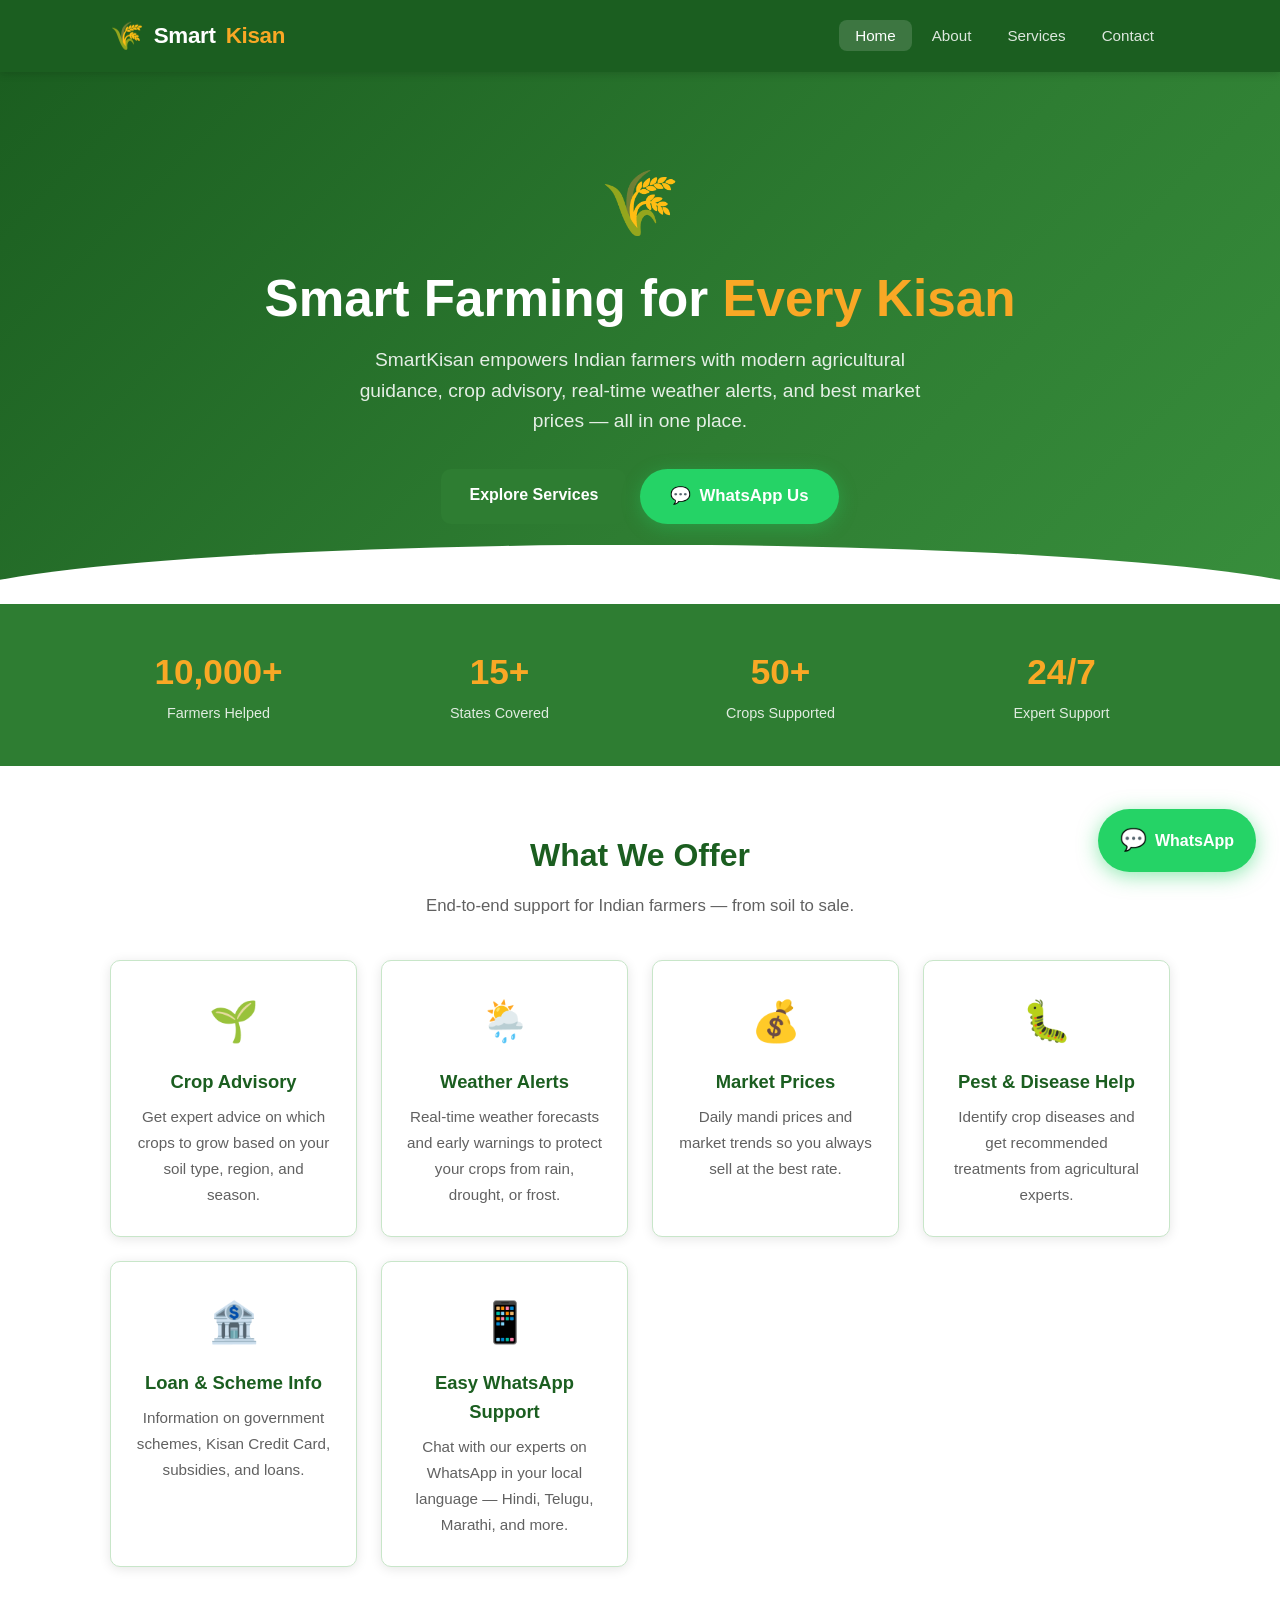
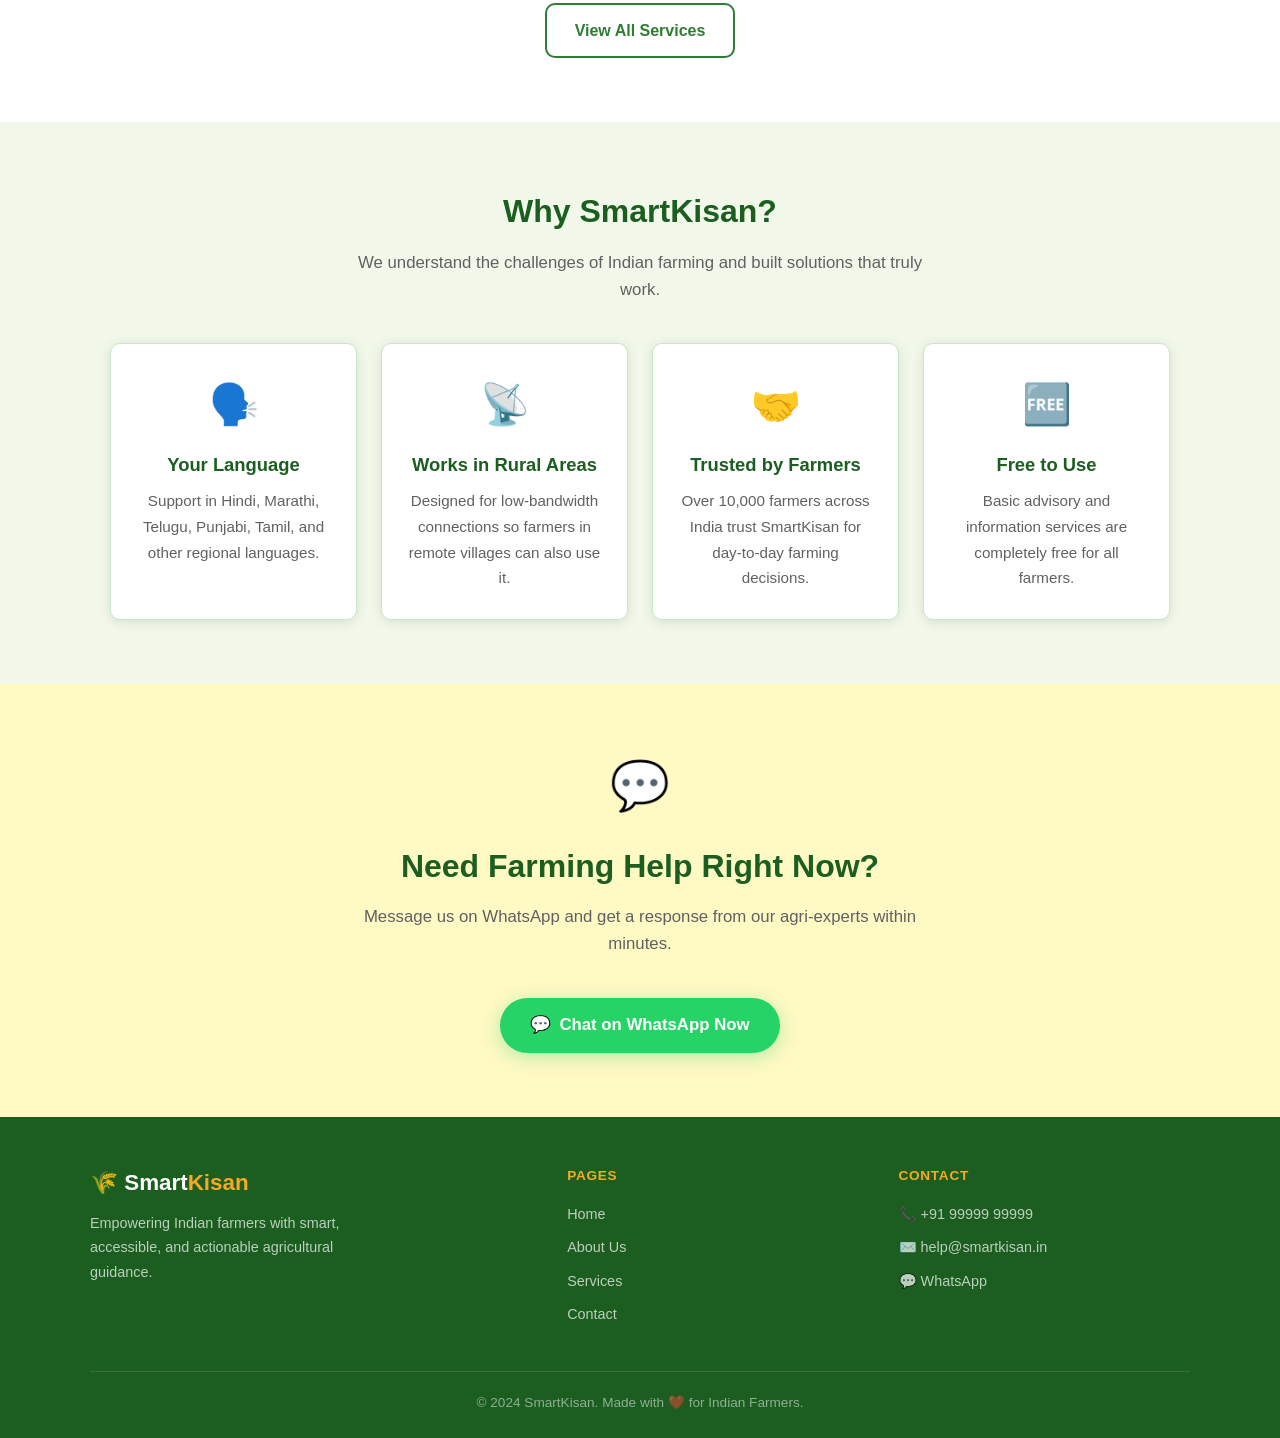
==== commit 7b2ba06f: "feat: add SmartKisan static website (Home, About, Services, Contact) Agent-Logs-Url: https://github." ====
--- a/index.html
+++ b/index.html
@@ -1,1210 +1,211 @@
 <!DOCTYPE html>
 <html lang="en">
 <head>
-<meta charset="UTF-8"/>
-<meta name="viewport" content="width=device-width,initial-scale=1.0,viewport-fit=cover"/>
-<title>Mitti – Smart Farm</title>
-<link href="https://fonts.googleapis.com/css2?family=Sora:wght@300;400;500;600;700;800;900&family=Noto+Sans+Bengali:wght@400;600;700&family=Noto+Sans+Devanagari:wght@400;600;700&display=swap" rel="stylesheet"/>
-<style>
-*{margin:0;padding:0;box-sizing:border-box;-webkit-tap-highlight-color:transparent}
-:root{
-  --fk:#2874F0;--fk2:#1a5dc8;--fk3:#0d3fa8;--fkd:#2874F015;
-  --org:#FF6B00;--org2:#FF9500;
-  --bg:#0D0E14;--c1:#13141C;--c2:#1A1C27;--c3:#232535;
-  --bd:#2874F018;--bd2:#2874F025;--bd3:#2874F040;
-  --t1:#F0F4FF;--t2:#8B9BBF;--t3:#4A5270;
-  --red:#FF3B3B;--grn:#00B248;--yel:#FFB800;
-  --safe:env(safe-area-inset-bottom,0px);
-}
-html,body{height:100%;overflow:hidden;background:var(--bg)}
-body{font-family:'Sora',sans-serif;color:var(--t1);overscroll-behavior:none}
-
-/* ══ SCROLLBAR ══ */
-::-webkit-scrollbar{width:0;height:0}
-
-/* ══ ANIMATIONS ══ */
-@keyframes fadeUp{from{opacity:0;transform:translateY(14px)}to{opacity:1;transform:translateY(0)}}
-@keyframes slideIn{from{opacity:0;transform:translateX(20px)}to{opacity:1;transform:translateX(0)}}
-@keyframes shimmer{0%{background-position:-200% 0}100%{background-position:200% 0}}
-@keyframes pulse{0%,100%{opacity:.6}50%{opacity:1}}
-@keyframes spin{to{transform:rotate(360deg)}}
-@keyframes scaleIn{from{opacity:0;transform:scale(.95)}to{opacity:1;transform:scale(1)}}
-
-.anim-up{animation:fadeUp .35s cubic-bezier(.4,0,.2,1) both}
-.stagger>*{animation:fadeUp .35s cubic-bezier(.4,0,.2,1) both}
-.stagger>*:nth-child(1){animation-delay:.04s}
-.stagger>*:nth-child(2){animation-delay:.08s}
-.stagger>*:nth-child(3){animation-delay:.13s}
-.stagger>*:nth-child(4){animation-delay:.18s}
-.stagger>*:nth-child(5){animation-delay:.23s}
-
-/* ══ ONBOARDING ══ */
-#ob{position:fixed;inset:0;z-index:9000;background:var(--bg);display:flex;flex-direction:column}
-.ob-header{background:linear-gradient(135deg,var(--fk3),var(--fk));padding:48px 24px 32px;display:flex;flex-direction:column;align-items:center}
-.ob-logo{width:72px;height:72px;border-radius:20px;background:rgba(255,255,255,.15);display:flex;align-items:center;justify-content:center;font-size:36px;margin-bottom:16px;backdrop-filter:blur(10px)}
-.ob-brand{font-size:32px;font-weight:900;color:#fff;letter-spacing:-1px}
-.ob-brand span{color:var(--org2)}
-.ob-tagline{font-size:13px;color:rgba(255,255,255,.7);margin-top:4px;font-weight:500;letter-spacing:.5px}
-.ob-body{flex:1;overflow-y:auto;padding:28px 20px 100px}
-.ob-step{display:none}
-.ob-step.on{display:block;animation:slideIn .3s ease}
-.ob-h{font-size:22px;font-weight:800;letter-spacing:-.4px;margin-bottom:8px;color:var(--t1)}
-.ob-s{font-size:13px;color:var(--t2);line-height:1.7;margin-bottom:24px}
-/* Progress */
-.ob-prog{display:flex;gap:6px;margin-bottom:24px}
-.ob-pd{height:3px;border-radius:2px;flex:1;background:var(--c3);transition:background .3s}
-.ob-pd.on{background:var(--fk)}
-/* Inputs */
-.fl{margin-bottom:14px}
-.fl-l{font-size:11px;font-weight:700;letter-spacing:.8px;text-transform:uppercase;color:var(--t3);margin-bottom:7px;display:block}
-.fi{width:100%;background:var(--c2);border:1.5px solid var(--bd2);border-radius:12px;padding:14px 16px;font-size:15px;color:var(--t1);font-family:inherit;outline:none;transition:all .2s}
-.fi::placeholder{color:var(--t3)}
-.fi:focus{border-color:var(--fk);box-shadow:0 0 0 3px var(--fkd)}
-.fi.bad{border-color:var(--red)}
-.fi-e{font-size:12px;color:var(--red);margin-top:5px;display:none;font-weight:500}
-.fi-row{display:flex;gap:8px}
-.fi-pre{width:68px;flex-shrink:0;text-align:center;background:var(--c3);color:var(--fk);font-weight:700;border-color:var(--bd);cursor:default}
-/* OTP */
-.otp-row{display:flex;gap:8px;justify-content:center;margin:16px 0}
-.otp-b{width:48px;height:56px;background:var(--c2);border:1.5px solid var(--bd2);border-radius:12px;font-size:22px;font-weight:700;text-align:center;color:var(--t1);font-family:inherit;outline:none;transition:all .2s}
-.otp-b:focus{border-color:var(--fk);box-shadow:0 0 0 3px var(--fkd);transform:scale(1.06)}
-.otp-b.ok{border-color:var(--fk);background:var(--fkd)}
-.otp-demo{background:var(--c2);border:1px solid var(--bd2);border-radius:12px;padding:12px 14px;font-size:13px;color:var(--t2);display:flex;align-items:center;gap:8px;margin-bottom:14px}
-/* Lang grid */
-.lg{display:grid;grid-template-columns:1fr 1fr;gap:9px;margin-bottom:16px}
-.lc{background:var(--c2);border:1.5px solid var(--bd);border-radius:14px;padding:12px 13px;cursor:pointer;transition:all .2s;position:relative;overflow:hidden}
-.lc::before{content:'';position:absolute;inset:0;background:linear-gradient(135deg,var(--fk3),var(--fk));opacity:0;transition:opacity .2s}
-.lc.on::before{opacity:.12}
-.lc.on{border-color:var(--fk)}
-.lc.on .lc-ck{opacity:1;transform:scale(1)}
-.lc:hover{transform:translateY(-2px);border-color:var(--bd3)}
-.lc-n{font-size:13px;font-weight:700;position:relative}
-.lc-v{font-size:11px;color:var(--t3);position:relative}
-.lc-ck{position:absolute;top:8px;right:8px;width:18px;height:18px;border-radius:50%;background:var(--fk);display:flex;align-items:center;justify-content:center;font-size:10px;font-weight:900;color:#fff;opacity:0;transform:scale(.5);transition:all .2s}
-/* PIN */
-.pm{font-size:12px;font-weight:600;padding:3px 0;display:none}
-.pm.on{display:block}
-.lc-found{background:rgba(40,116,240,.08);border:1px solid rgba(40,116,240,.25);border-radius:12px;padding:14px;margin-top:12px;display:none}
-.lc-found.on{display:block;animation:fadeUp .3s ease}
-/* Buttons */
-.ob-foot{position:fixed;bottom:0;left:0;right:0;padding:16px 20px calc(16px + var(--safe));background:linear-gradient(transparent,var(--bg) 35%)}
-.btn-fk{width:100%;padding:16px;border:none;border-radius:14px;font-size:16px;font-weight:700;cursor:pointer;font-family:inherit;background:linear-gradient(135deg,var(--fk3),var(--fk));color:#fff;box-shadow:0 4px 24px rgba(40,116,240,.35);transition:all .2s}
-.btn-fk:hover{transform:translateY(-1px);box-shadow:0 8px 32px rgba(40,116,240,.45)}
-.btn-fk:active{transform:scale(.98)}
-.btn-o{width:100%;padding:14px;border:1.5px solid var(--bd2);border-radius:14px;font-size:14px;font-weight:600;cursor:pointer;font-family:inherit;background:transparent;color:var(--t2);margin-top:10px;transition:all .2s}
-.btn-o:hover{border-color:var(--fk);color:var(--fk)}
-
-/* ══ MAIN APP ══ */
-#app{position:fixed;inset:0;z-index:8000;display:none;flex-direction:column;background:var(--bg)}
-
-/* ─ FLIPKART HEADER ─ */
-.fk-header{background:linear-gradient(135deg,var(--fk3) 0%,var(--fk) 100%);padding:12px 14px calc(12px) 14px;flex-shrink:0;position:relative;z-index:100}
-.fk-header-top{display:flex;align-items:center;gap:10px;margin-bottom:10px}
-.fk-logo-area{display:flex;align-items:center;gap:8px;flex-shrink:0}
-.fk-logo-box{width:32px;height:32px;border-radius:9px;background:rgba(255,255,255,.15);display:flex;align-items:center;justify-content:center;font-size:16px}
-.fk-brand-txt{font-size:18px;font-weight:900;color:#fff;letter-spacing:-.5px}
-.fk-brand-txt em{color:var(--org2);font-style:normal}
-/* Search bar */
-.fk-search{flex:1;display:flex;align-items:center;gap:8px;background:rgba(255,255,255,.12);border:1px solid rgba(255,255,255,.2);border-radius:10px;padding:9px 13px;cursor:pointer;backdrop-filter:blur(10px);transition:all .2s}
-.fk-search:focus-within{background:rgba(255,255,255,.18);border-color:rgba(255,255,255,.4)}
-.fk-search-input{background:none;border:none;outline:none;font-size:14px;color:#fff;font-family:inherit;flex:1;min-width:0}
-.fk-search-input::placeholder{color:rgba(255,255,255,.6);font-size:13px}
-.fk-search-icon{font-size:15px;flex-shrink:0;opacity:.8}
-.fk-header-right{display:flex;gap:8px;flex-shrink:0}
-.fk-icon-btn{width:34px;height:34px;border-radius:9px;background:rgba(255,255,255,.12);border:none;cursor:pointer;display:flex;align-items:center;justify-content:center;font-size:16px;position:relative;transition:all .2s}
-.fk-icon-btn:hover{background:rgba(255,255,255,.2)}
-.fk-notif-dot{position:absolute;top:5px;right:5px;width:7px;height:7px;background:var(--red);border-radius:50%;border:1.5px solid var(--fk)}
-/* Location bar */
-.fk-loc-bar{display:flex;align-items:center;gap:6px;font-size:12px;color:rgba(255,255,255,.75);font-weight:500}
-.fk-loc-pin{font-size:12px}
-
-/* ─ SCREENS ─ */
-.ap-screens{flex:1;overflow:hidden;position:relative}
-.sc{position:absolute;inset:0;overflow-y:auto;overflow-x:hidden;opacity:0;pointer-events:none;transition:opacity .25s ease,transform .25s ease;transform:translateY(8px);-webkit-overflow-scrolling:touch;scrollbar-width:none;background:var(--bg)}
-.sc::-webkit-scrollbar{display:none}
-.sc.on{opacity:1;pointer-events:all;transform:translateY(0)}
-
-/* ─ BANNER SLIDER ─ */
-.banner-wrap{position:relative;overflow:hidden;border-radius:12px;margin:12px 14px 0;height:140px}
-.banner-track{display:flex;transition:transform .5s cubic-bezier(.4,0,.2,1);height:100%}
-.banner-slide{min-width:100%;border-radius:12px;position:relative;overflow:hidden;display:flex;align-items:center;padding:0 22px}
-.banner-dots{position:absolute;bottom:8px;left:50%;transform:translateX(-50%);display:flex;gap:5px}
-.bdot{width:6px;height:6px;border-radius:3px;background:rgba(255,255,255,.4);transition:all .3s}
-.bdot.on{width:18px;background:#fff}
-
-/* ─ CATEGORIES ─ */
-.cat-row{display:flex;gap:0;overflow-x:auto;padding:14px 14px 6px;scrollbar-width:none;border-bottom:1px solid var(--bd)}
-.cat-row::-webkit-scrollbar{display:none}
-.cat-item{display:flex;flex-direction:column;align-items:center;gap:6px;flex-shrink:0;padding:0 14px;cursor:pointer;transition:all .2s}
-.cat-item:hover .cat-ic{transform:scale(1.1)}
-.cat-ic{width:52px;height:52px;border-radius:16px;display:flex;align-items:center;justify-content:center;font-size:26px;transition:transform .2s;position:relative;overflow:hidden}
-.cat-ic::after{content:'';position:absolute;inset:0;background:linear-gradient(135deg,rgba(255,255,255,.1),transparent);border-radius:inherit}
-.cat-lbl{font-size:11px;font-weight:600;color:var(--t2);white-space:nowrap;letter-spacing:.1px}
-.cat-item.on .cat-lbl{color:var(--fk)}
-.cat-item.on .cat-ic{box-shadow:0 0 0 2px var(--fk)}
-
-/* ─ SECTION HEADER ─ */
-.sec-hdr{display:flex;align-items:center;justify-content:space-between;padding:14px 14px 10px}
-.sec-t{font-size:16px;font-weight:800;letter-spacing:-.2px}
-.sec-link{font-size:12px;color:var(--fk);font-weight:700;cursor:pointer;transition:opacity .2s}
-.sec-link:hover{opacity:.7}
-.sec-badge{font-size:10px;font-weight:700;background:var(--fk);color:#fff;border-radius:20px;padding:2px 8px;margin-left:6px}
-
-/* ─ PRODUCT CARDS (Shop) ─ */
-.prod-grid{display:grid;grid-template-columns:1fr 1fr;gap:1px;background:var(--bd);margin:0}
-.prod-card{background:var(--c1);padding:14px;cursor:pointer;transition:all .2s;position:relative;overflow:hidden}
-.prod-card:hover{background:var(--c2)}
-.prod-card:active{transform:scale(.99)}
-.prod-img{width:100%;height:120px;border-radius:8px;display:flex;align-items:center;justify-content:center;font-size:54px;margin-bottom:10px;position:relative}
-.prod-badge{position:absolute;top:6px;left:6px;font-size:10px;font-weight:700;background:var(--grn);color:#fff;border-radius:4px;padding:2px 6px}
-.prod-badge.hot{background:var(--red)}
-.prod-badge.new{background:var(--fk)}
-.prod-name{font-size:13px;font-weight:600;color:var(--t1);margin-bottom:4px;line-height:1.35;overflow:hidden;display:-webkit-box;-webkit-line-clamp:2;-webkit-box-orient:vertical}
-.prod-sub{font-size:11px;color:var(--t3);margin-bottom:8px}
-.prod-price-row{display:flex;align-items:center;gap:8px;margin-bottom:6px}
-.prod-price{font-size:15px;font-weight:800;color:var(--t1)}
-.prod-mrp{font-size:11px;color:var(--t3);text-decoration:line-through}
-.prod-disc{font-size:11px;font-weight:700;color:var(--grn)}
-.prod-rating{display:flex;align-items:center;gap:4px;font-size:11px;font-weight:600}
-.prod-rating-box{background:var(--grn);color:#fff;border-radius:4px;padding:2px 5px;font-size:10px;font-weight:700}
-.prod-rating-ct{color:var(--t3)}
-.btn-add-cart{width:100%;padding:9px;background:transparent;border:1.5px solid var(--fk);border-radius:8px;font-size:12px;font-weight:700;color:var(--fk);cursor:pointer;font-family:inherit;transition:all .2s;margin-top:8px}
-.btn-add-cart:hover{background:var(--fkd);transform:none}
-.btn-add-cart.added{background:var(--fk);color:#fff}
-.prod-wishlist{position:absolute;top:10px;right:10px;width:28px;height:28px;border-radius:50%;background:rgba(255,255,255,.08);border:none;cursor:pointer;display:flex;align-items:center;justify-content:center;font-size:14px;transition:all .2s;backdrop-filter:blur(4px)}
-.prod-wishlist:hover{background:rgba(255,255,255,.15)}
-
-/* ─ DEAL CARDS (horizontal scroll) ─ */
-.deal-row{display:flex;gap:10px;overflow-x:auto;padding:0 14px 14px;scrollbar-width:none}
-.deal-row::-webkit-scrollbar{display:none}
-.deal-card{background:var(--c2);border:1px solid var(--bd2);border-radius:14px;padding:14px;flex-shrink:0;width:140px;cursor:pointer;transition:all .2s}
-.deal-card:hover{border-color:var(--bd3);transform:translateY(-2px)}
-.deal-ic{font-size:40px;text-align:center;margin-bottom:8px}
-.deal-name{font-size:12px;font-weight:700;margin-bottom:4px;overflow:hidden;white-space:nowrap;text-overflow:ellipsis}
-.deal-price{font-size:14px;font-weight:800;color:var(--fk)}
-.deal-disc{font-size:10px;font-weight:700;color:var(--grn)}
-
-/* ─ MARKET LIST ─ */
-.mkt-card{background:var(--c2);border:1px solid var(--bd);border-radius:14px;overflow:hidden;margin:0 14px 10px}
-.mkt-row{display:flex;align-items:center;padding:13px 16px;border-bottom:1px solid var(--bd);transition:background .15s;cursor:pointer}
-.mkt-row:last-child{border-bottom:none}
-.mkt-row:hover{background:var(--c3)}
-
-/* ─ FIELD CARDS ─ */
-.fc{background:var(--c2);border:1px solid var(--bd);border-radius:16px;padding:16px;margin:0 14px 10px;cursor:pointer;transition:all .25s}
-.fc:hover{border-color:var(--bd3);transform:translateY(-2px);box-shadow:0 8px 32px rgba(40,116,240,.1)}
-.fc:active{transform:scale(.99)}
-.fc-h{display:flex;justify-content:space-between;align-items:flex-start;margin-bottom:12px}
-.fc-name{font-size:15px;font-weight:700}
-.fc-meta{font-size:12px;color:var(--t3);margin-top:2px}
-.bdg{font-size:11px;font-weight:700;padding:4px 10px;border-radius:20px}
-.bdg-O{background:rgba(0,178,72,.12);color:var(--grn)}
-.bdg-R{background:rgba(255,59,59,.12);color:var(--red)}
-.bdg-F{background:rgba(40,116,240,.12);color:var(--fk)}
-.fc-body{display:flex;align-items:center;gap:12px}
-.pb{background:var(--c3);border-radius:4px;height:5px;overflow:hidden;flex:1}
-.pb-f{height:100%;border-radius:4px;background:linear-gradient(90deg,var(--fk3),var(--fk))}
-
-/* ─ AI CHAT ─ */
-.cm{display:flex;gap:10px;align-items:flex-end;margin-bottom:12px}
-.cm.u{flex-direction:row-reverse}
-.cm-av{width:32px;height:32px;border-radius:10px;background:linear-gradient(135deg,var(--fk3),var(--fk));display:flex;align-items:center;justify-content:center;font-size:14px;flex-shrink:0}
-.cm-bub{max-width:78%;padding:12px 15px;font-size:14px;line-height:1.65;word-break:break-word}
-.cm.ai .cm-bub{background:var(--c2);border:1px solid var(--bd);border-radius:4px 16px 16px 16px;color:var(--t2)}
-.cm.u .cm-bub{background:linear-gradient(135deg,var(--fk3),var(--fk));color:#fff;border-radius:16px 4px 16px 16px;font-weight:500}
-.td{width:7px;height:7px;border-radius:50%;background:var(--fk);animation:tdB 1.2s ease-in-out infinite}
-.td:nth-child(2){animation-delay:.2s}.td:nth-child(3){animation-delay:.4s}
-@keyframes tdB{0%,80%,100%{transform:scale(.6);opacity:.3}40%{transform:scale(1.1);opacity:1}}
-.ci{flex:1;background:var(--c2);border:1.5px solid var(--bd2);border-radius:12px;padding:12px 14px;font-size:14px;color:var(--t1);font-family:inherit;outline:none;transition:border .2s}
-.ci:focus{border-color:var(--fk)}
-.ci::placeholder{color:var(--t3)}
-.cs{width:44px;height:44px;border-radius:12px;background:linear-gradient(135deg,var(--fk3),var(--fk));border:none;color:#fff;font-size:20px;font-weight:700;cursor:pointer;display:flex;align-items:center;justify-content:center;flex-shrink:0;transition:all .2s;box-shadow:0 4px 16px rgba(40,116,240,.3)}
-.cs:hover{transform:scale(1.06)}
-.cs:disabled{background:var(--c3);box-shadow:none;cursor:default;transform:none;color:var(--t3)}
-
-/* Weather */
-.wx-hero{background:linear-gradient(135deg,#0a1a3d,#1a3070 50%,#0a2050);border-radius:16px;padding:20px;margin:12px 14px 0;position:relative;overflow:hidden;border:1px solid rgba(40,116,240,.2)}
-.wx-hero::after{content:'';position:absolute;right:-20px;top:-20px;width:160px;height:160px;background:rgba(40,116,240,.15);border-radius:50%;pointer-events:none}
-.wx-week{background:var(--c2);border:1px solid var(--bd);border-radius:14px;margin:12px 14px 0;overflow:hidden}
-.wx-day{display:flex;align-items:center;padding:12px 14px;border-bottom:1px solid var(--bd);transition:background .15s}
-.wx-day:last-child{border-bottom:none}
-.wx-day:hover{background:var(--c3)}
-
-/* ─ BOTTOM NAV ─ */
-.bnav{position:fixed;bottom:0;left:0;right:0;height:calc(62px + var(--safe));background:var(--c1);border-top:1px solid var(--bd);display:flex;z-index:6000;padding-bottom:var(--safe)}
-.bi{flex:1;display:flex;flex-direction:column;align-items:center;justify-content:center;gap:3px;cursor:pointer;padding:8px 4px 0;border:none;background:none;font-family:inherit;transition:all .2s;position:relative}
-.bi-icon{font-size:21px;transition:transform .25s cubic-bezier(.34,1.56,.64,1)}
-.bi.on .bi-icon{transform:scale(1.15) translateY(-2px)}
-.bi-lbl{font-size:10px;font-weight:700;letter-spacing:.2px;color:var(--t3);transition:color .2s}
-.bi.on .bi-lbl{color:var(--fk)}
-.bi-bar{position:absolute;top:4px;width:4px;height:4px;border-radius:2px;background:var(--fk);transition:all .3s cubic-bezier(.34,1.56,.64,1);transform:scaleX(0)}
-.bi.on .bi-bar{transform:scaleX(2.5)}
-/* Cart badge */
-.cart-cnt{position:absolute;top:5px;right:calc(50% - 16px);min-width:16px;height:16px;background:var(--red);border-radius:8px;font-size:9px;font-weight:700;color:#fff;display:flex;align-items:center;justify-content:center;padding:0 3px}
-/* Hamburger */
-.hmb{display:flex;flex-direction:column;gap:4px;align-items:center;justify-content:center;height:24px}
-.hmb-l{height:2px;border-radius:1px;background:var(--t3);transition:background .2s}
-.hmb-l:nth-child(1){width:19px}.hmb-l:nth-child(2){width:13px}.hmb-l:nth-child(3){width:19px}
-.bi.mbi:hover .hmb-l{background:var(--fk)}
-
-/* ─ DRAWER ─ */
-.dr-ov{position:fixed;inset:0;background:rgba(0,0,0,.7);z-index:8000;opacity:0;pointer-events:none;transition:opacity .3s;backdrop-filter:blur(5px)}
-.dr-ov.on{opacity:1;pointer-events:all}
-.drawer{position:fixed;bottom:0;left:0;right:0;background:var(--c1);border-top:1px solid var(--bd2);border-radius:28px 28px 0 0;z-index:9000;transform:translateY(100%);transition:transform .38s cubic-bezier(.4,0,.2,1);padding-bottom:calc(24px + var(--safe))}
-.drawer.on{transform:translateY(0)}
-.dr-handle{width:36px;height:4px;background:var(--t3);border-radius:2px;margin:12px auto 16px;opacity:.4}
-.dr-title{font-size:17px;font-weight:800;padding:0 20px 12px;border-bottom:1px solid var(--bd)}
-.dr-item{display:flex;align-items:center;gap:12px;padding:14px 20px;cursor:pointer;transition:background .15s}
-.dr-item:hover{background:var(--c2)}
-.dr-ic{width:38px;height:38px;border-radius:11px;display:flex;align-items:center;justify-content:center;font-size:17px;flex-shrink:0}
-
-/* ─ MODAL ─ */
-.mod-ov{position:fixed;inset:0;background:rgba(0,0,0,.75);z-index:9500;display:flex;align-items:flex-end;opacity:0;pointer-events:none;transition:opacity .3s;backdrop-filter:blur(6px)}
-.mod-ov.on{opacity:1;pointer-events:all}
-.mod{background:var(--c1);border-radius:24px 24px 0 0;width:100%;max-height:85vh;overflow-y:auto;padding:0 20px calc(32px + var(--safe));transform:translateY(40px);transition:transform .32s cubic-bezier(.4,0,.2,1)}
-.mod-ov.on .mod{transform:translateY(0)}
-.mod-handle{width:36px;height:4px;background:var(--t3);border-radius:2px;margin:12px auto 18px;opacity:.4}
-.mod-row{display:flex;justify-content:space-between;padding:11px 0;border-bottom:1px solid var(--bd);font-size:14px}
-.mod-row span:first-child{color:var(--t3)}
-.mod-row span:last-child{font-weight:600}
-
-/* ─ CART TOAST ─ */
-.toast{position:fixed;bottom:calc(75px + var(--safe));left:50%;transform:translateX(-50%) translateY(20px);background:var(--c2);border:1px solid var(--bd3);border-radius:12px;padding:10px 18px;font-size:13px;font-weight:600;color:var(--t1);white-space:nowrap;z-index:9999;opacity:0;transition:all .3s;pointer-events:none;backdrop-filter:blur(12px)}
-.toast.show{opacity:1;transform:translateX(-50%) translateY(0)}
-
-/* ─ LIVE BADGE ─ */
-.live-b{display:inline-flex;align-items:center;gap:4px;background:rgba(40,116,240,.15);border:1px solid rgba(40,116,240,.25);border-radius:20px;padding:3px 9px;font-size:10px;font-weight:800;letter-spacing:.6px;text-transform:uppercase;color:var(--fk)}
-.ldot{width:5px;height:5px;border-radius:50%;background:var(--fk);animation:pulse 1.5s ease infinite}
-
-/* Skeleton */
-.skel{background:linear-gradient(90deg,var(--c2) 25%,var(--c3) 50%,var(--c2) 75%);background-size:200%;animation:shimmer 1.5s infinite;border-radius:8px}
-</style>
+  <meta charset="UTF-8" />
+  <meta name="viewport" content="width=device-width, initial-scale=1.0" />
+  <title>SmartKisan – Smart Farming for Indian Farmers</title>
+  <meta name="description" content="SmartKisan helps Indian farmers with modern farming guidance, crop advisory, weather alerts, and market price information." />
+  <link rel="stylesheet" href="style.css" />
 </head>
 <body>
 
-<!-- ══════════ ONBOARDING ══════════ -->
-<div id="ob">
-  <div class="ob-header">
-    <div class="ob-logo">🌾</div>
-    <div class="ob-brand">Mi<em>tti</em></div>
-    <div class="ob-tagline">SMART FARMING · INDIA 🇮🇳</div>
+  <!-- Navbar -->
+  <nav class="navbar">
+    <div class="nav-inner">
+      <a href="index.html" class="nav-logo">
+        <span class="logo-icon">🌾</span>
+        Smart<span>Kisan</span>
+      </a>
+      <button class="nav-toggle" id="navToggle" aria-label="Open menu">
+        <span></span><span></span><span></span>
+      </button>
+      <ul class="nav-links" id="navLinks">
+        <li><a href="index.html" class="active">Home</a></li>
+        <li><a href="about.html">About</a></li>
+        <li><a href="services.html">Services</a></li>
+        <li><a href="contact.html">Contact</a></li>
+      </ul>
+    </div>
+  </nav>
+
+  <!-- Hero -->
+  <section class="hero">
+    <div class="container">
+      <span class="hero-emoji">🌾</span>
+      <h1>Smart Farming for <span>Every Kisan</span></h1>
+      <p>
+        SmartKisan empowers Indian farmers with modern agricultural guidance,
+        crop advisory, real-time weather alerts, and best market prices —
+        all in one place.
+      </p>
+      <div class="hero-ctas">
+        <a href="services.html" class="btn btn-primary">Explore Services</a>
+        <a href="https://wa.me/919999999999?text=Hello%20SmartKisan%2C%20I%20need%20farming%20guidance"
+           class="btn btn-whatsapp" target="_blank" rel="noopener">
+          <span>💬</span> WhatsApp Us
+        </a>
+      </div>
+    </div>
+  </section>
+
+  <!-- Stats Strip -->
+  <div class="stats-strip">
+    <div class="stats-inner">
+      <div class="stat-item">
+        <span class="stat-num">10,000+</span>
+        <span class="stat-lbl">Farmers Helped</span>
+      </div>
+      <div class="stat-item">
+        <span class="stat-num">15+</span>
+        <span class="stat-lbl">States Covered</span>
+      </div>
+      <div class="stat-item">
+        <span class="stat-num">50+</span>
+        <span class="stat-lbl">Crops Supported</span>
+      </div>
+      <div class="stat-item">
+        <span class="stat-num">24/7</span>
+        <span class="stat-lbl">Expert Support</span>
+      </div>
+    </div>
   </div>
-  <div class="ob-body">
-    <!-- Progress dots -->
-    <div class="ob-prog" id="ob-prog">
-      <div class="ob-pd on"></div><div class="ob-pd"></div><div class="ob-pd"></div><div class="ob-pd"></div>
-    </div>
-
-    <!-- Step 1: Name + Phone -->
-    <div class="ob-step on" id="s1">
-      <div class="ob-h">Create your account</div>
-      <div class="ob-s">Enter your details to start farming smarter with Mitti</div>
-      <div class="fl"><label class="fl-l">Full Name</label>
-        <input class="fi" id="su-n" type="text" placeholder="e.g. Ramesh Kumar"/>
-        <div class="fi-e" id="su-n-e">Please enter your name</div>
-      </div>
-      <div class="fl"><label class="fl-l">Mobile Number</label>
-        <div class="fi-row">
-          <input class="fi fi-pre" value="+91" readonly/>
-          <input class="fi" id="su-p" type="tel" placeholder="9876543210" maxlength="10"/>
-        </div>
-        <div class="fi-e" id="su-p-e">Enter valid 10-digit number</div>
-      </div>
-    </div>
-
-    <!-- Step 2: OTP -->
-    <div class="ob-step" id="s2" style="text-align:center">
-      <div style="font-size:64px;margin:16px 0 12px">📲</div>
-      <div class="ob-h" style="text-align:center">Verify OTP</div>
-      <div style="font-size:13px;color:var(--t2);margin-bottom:16px;line-height:1.7" id="otp-msg">OTP sent to your mobile</div>
-      <div class="otp-row" id="otp-boxes"></div>
-      <div style="text-align:center;margin-bottom:10px">
-        <span style="background:var(--c2);border-radius:20px;padding:5px 12px;font-size:11px;font-weight:700;color:var(--t3)" id="otp-tmr">Resend in 30s</span>
-      </div>
-      <div style="font-size:12px;color:var(--t3);margin-bottom:12px">
-        Didn't receive? <span id="rs-btn" style="color:var(--fk);font-weight:700;cursor:pointer;opacity:.4" onclick="resendOtp()">Resend OTP</span>
-      </div>
-      <div class="otp-demo">🔒 <span>Demo OTP: <strong style="color:var(--fk);letter-spacing:4px;font-size:15px">123456</strong></span></div>
-    </div>
-
-    <!-- Step 3: Language -->
-    <div class="ob-step" id="s3">
-      <div style="font-size:48px;text-align:center;margin:16px 0 12px">🗣️</div>
-      <div class="ob-h">Choose your language</div>
-      <div class="ob-s">Select all languages you want to use</div>
-      <div class="lg" id="lang-grid"></div>
-      <div style="font-size:13px;color:var(--t3);margin-bottom:20px;font-weight:600">
-        <span id="sel-n" style="color:var(--fk)">0</span> language(s) selected
-      </div>
-    </div>
-
-    <!-- Step 4: Location -->
-    <div class="ob-step" id="s4">
-      <div style="font-size:48px;text-align:center;margin:16px 0 12px">📍</div>
-      <div class="ob-h">Your farm location</div>
-      <div class="ob-s">Enter your PIN code to get local weather, rain alerts & mandi prices</div>
-      <div class="fl"><label class="fl-l">PIN Code</label>
-        <input class="fi" id="loc-pin" type="tel" placeholder="e.g. 721301" maxlength="6" oninput="pinLook(this.value)"/>
-        <div class="pm" id="pm-load" style="color:var(--t3)">🔍 Looking up...</div>
-        <div class="pm" id="pm-ok" style="color:var(--fk)"></div>
-        <div class="pm" id="pm-err" style="color:var(--red)">⚠️ PIN not found. Fill below manually.</div>
-      </div>
-      <div class="lc-found" id="loc-found">
-        <div style="font-size:11px;font-weight:800;color:var(--fk);margin-bottom:8px;letter-spacing:.5px;text-transform:uppercase">📍 Location Confirmed</div>
-        <div id="loc-det" style="font-size:15px;font-weight:700"></div>
-        <div id="loc-wx" style="display:flex;align-items:center;gap:12px;padding-top:10px;margin-top:10px;border-top:1px solid rgba(40,116,240,.2)"></div>
-      </div>
-      <div class="fl" style="margin-top:12px"><label class="fl-l">State</label>
-        <select class="fi" id="loc-st" style="cursor:pointer">
-          <option>Andhra Pradesh</option><option>Arunachal Pradesh</option><option>Assam</option>
-          <option>Bihar</option><option>Chhattisgarh</option><option>Gujarat</option>
-          <option>Haryana</option><option>Himachal Pradesh</option><option>Jharkhand</option>
-          <option>Karnataka</option><option>Kerala</option><option>Madhya Pradesh</option>
-          <option>Maharashtra</option><option>Odisha</option><option>Punjab</option>
-          <option>Rajasthan</option><option>Tamil Nadu</option><option>Telangana</option>
-          <option>Uttar Pradesh</option><option>Uttarakhand</option>
-          <option selected>West Bengal</option>
-        </select>
-      </div>
-      <div class="fl"><label class="fl-l">City / District</label>
-        <input class="fi" id="loc-city" type="text" placeholder="e.g. Kharagpur"/>
-        <div class="fi-e" id="loc-city-e">Please enter your city</div>
-      </div>
-    </div>
-  </div>
-
-  <div class="ob-foot">
-    <button class="btn-fk" id="ob-next" onclick="obNext()">Continue →</button>
-    <button class="btn-o" id="ob-back" onclick="obBack()" style="display:none">← Go Back</button>
-  </div>
-</div>
-
-<!-- ══════════ MAIN APP ══════════ -->
-<div id="app">
-  <!-- Flipkart-style header -->
-  <div class="fk-header">
-    <div class="fk-header-top">
-      <div class="fk-logo-area">
-        <div class="fk-logo-box">🌾</div>
-        <div class="fk-brand-txt">Mi<em>tti</em></div>
-      </div>
-      <div class="fk-search">
-        <span class="fk-search-icon">🔍</span>
-        <input class="fk-search-input" id="fk-srch" placeholder="Search crops, seeds, fertilizers…" oninput="onSearch(this.value)"/>
-      </div>
-      <div class="fk-header-right">
-        <button class="fk-icon-btn" onclick="goTab('shop',document.querySelector('[data-t=shop]'))" title="Cart">
-          🛒<div class="fk-notif-dot" id="cart-dot" style="display:none"></div>
-        </button>
-        <button class="fk-icon-btn" onclick="openDrawer()">☰</button>
-      </div>
-    </div>
-    <div class="fk-loc-bar">
-      <span class="fk-loc-pin">📍</span>
-      <span id="fk-loc">Loading location…</span>
-      <span style="margin-left:4px;opacity:.6">·</span>
-      <button class="lp" id="lp-btn" onclick="cycleLang()" style="background:rgba(255,255,255,.12);border:none;border-radius:16px;padding:3px 10px;font-size:11px;font-weight:700;color:rgba(255,255,255,.85);cursor:pointer;font-family:inherit;margin-left:4px">EN</button>
-    </div>
-  </div>
-
-  <div class="ap-screens">
-    <div class="sc on" id="sc-home"></div>
-    <div class="sc" id="sc-fields"></div>
-    <div class="sc" id="sc-weather"></div>
-    <div class="sc" id="sc-market"></div>
-    <div class="sc" id="sc-shop"></div>
-    <div class="sc" id="sc-ai"></div>
-  </div>
-
-  <!-- Bottom Nav — 3-line menu LAST -->
-  <nav class="bnav">
-    <button class="bi on" data-t="home" onclick="goTab('home',this)">
-      <div class="bi-bar"></div><div class="bi-icon">🏠</div><div class="bi-lbl" id="bn-home">Home</div>
-    </button>
-    <button class="bi" data-t="fields" onclick="goTab('fields',this)">
-      <div class="bi-bar"></div><div class="bi-icon">🌾</div><div class="bi-lbl" id="bn-fields">Fields</div>
-    </button>
-    <button class="bi" data-t="weather" onclick="goTab('weather',this)">
-      <div class="bi-bar"></div><div class="bi-icon">🌤</div><div class="bi-lbl" id="bn-weather">Weather</div>
-    </button>
-    <button class="bi" data-t="market" onclick="goTab('market',this)">
-      <div class="bi-bar"></div><div class="bi-icon">📊</div><div class="bi-lbl" id="bn-market">Market</div>
-    </button>
-    <button class="bi" data-t="shop" onclick="goTab('shop',this)">
-      <div class="bi-bar"></div>
-      <div class="bi-icon" style="position:relative">🛒<span class="cart-cnt" id="cart-badge" style="display:none">0</span></div>
-      <div class="bi-lbl" id="bn-shop">Shop</div>
-    </button>
-    <!-- ★ THREE-LINE MENU — LAST ★ -->
-    <button class="bi mbi" onclick="openDrawer()">
-      <div class="bi-bar" style="opacity:0"></div>
-      <div class="bi-icon"><div class="hmb"><div class="hmb-l"></div><div class="hmb-l"></div><div class="hmb-l"></div></div></div>
-      <div class="bi-lbl" id="bn-menu">Menu</div>
-    </button>
-  </nav>
-</div>
-
-<!-- Cart toast -->
-<div class="toast" id="toast"></div>
-
-<!-- Drawer -->
-<div class="dr-ov" id="dr-ov" onclick="closeDrawer()"></div>
-<div class="drawer" id="drawer">
-  <div class="dr-handle"></div>
-  <div class="dr-title">Menu</div>
-  <div class="dr-item" onclick="goTab('ai',document.querySelector('[data-t=ai]'));if(!document.querySelector('[data-t=ai]'))goTab('ai',null);closeDrawer()">
-    <div class="dr-ic" style="background:rgba(40,116,240,.12)">🤖</div>
-    <div><div style="font-size:15px;font-weight:600">KisanAI Chat</div><div style="font-size:12px;color:var(--t3)">Ask in any Indian language</div></div>
-  </div>
-  <div class="dr-item" onclick="closeDrawer();apiPrompt()">
-    <div class="dr-ic" style="background:rgba(255,107,0,.12)">🔑</div>
-    <div><div style="font-size:15px;font-weight:600">API Key Settings</div><div style="font-size:12px;color:var(--t3)">Update Anthropic key</div></div>
-  </div>
-  <div class="dr-item" onclick="closeDrawer();cycleLang()">
-    <div class="dr-ic" style="background:rgba(40,116,240,.12)">🗣️</div>
-    <div><div style="font-size:15px;font-weight:600">Switch Language</div><div style="font-size:12px;color:var(--t3)">Cycle selected languages</div></div>
-  </div>
-  <div class="dr-item">
-    <div class="dr-ic" style="background:rgba(0,178,72,.12)">📍</div>
-    <div><div style="font-size:15px;font-weight:600">My Location</div><div style="font-size:12px;color:var(--t3)" id="dr-loc-s"></div></div>
-  </div>
-  <div class="dr-item" onclick="if(confirm('Logout from Mitti?')){localStorage.clear();location.reload()}">
-    <div class="dr-ic" style="background:rgba(255,59,59,.12)">🚪</div>
-    <div><div style="font-size:15px;font-weight:600">Logout</div></div>
-  </div>
-</div>
-
-<!-- Field Modal -->
-<div class="mod-ov" id="fmod-ov" onclick="closeFMod()">
-  <div class="mod" onclick="event.stopPropagation()" id="fmod-body"><div class="mod-handle"></div></div>
-</div>
-
-<script>
-/* ════ STATE ════ */
-const U={name:'',phone:'',langs:['en'],state:'West Bengal',city:'Kharagpur',pin:'721301',wx:{temp:'33',wx:'Cloudy',hum:'76'},apiKey:''};
-let lang='en',curTab='home',chatMsgs=[],mktF='All',mktQ='',obIdx=0,cartItems=[],shopCat='All';
-const OB=['s1','s2','s3','s4'];
-let bannerTimer=null,curBanner=0;
-
-/* ════ TRANSLATIONS ════ */
-const T={
-  en:{home:"Home",fields:"Fields",weather:"Weather",market:"Market",shop:"Shop",ai:"AI",menu:"Menu",
-    gm:"Good Morning",ga:"Good Afternoon",ge:"Good Evening",farmer:"Farmer",
-    moist:"Moisture",alerts:"Alerts",my_f:"My Fields",see_all:"See All",
-    ch:"Crop Health",li:"Last irrigated",opt:"Optimal",ref:"Needs Water",ful:"Full",
-    cloud:"Mostly Cloudy",feels:"Feels like",uv:"UV",rise:"Sunrise",sunset:"Sunset",
-    fcast:"7-Day Forecast",ftips:"Farming Tips",mkt:"Market Prices",mkt_s:"Live mandi rates",
-    srch:"Search crop…",unit:"₹/quintal",stable:"Stable",gain:"TOP GAINER",lose:"TOP FALL",
-    ai_t:"KisanAI",ai_s:"Ask in any Indian language",ai_ph:"Ask about crops, weather, market…",
-    ai_gr:"Namaste! I'm KisanAI 🌾 Ask me anything about farming in any language!",
-    sugg:["When to irrigate?","Crop disease?","Best fertilizer?","Today's prices?"],
-    fd:"Fertilizer Due",pr:"Pest Risk",lo:"Low",d5:"In 5 days",irr:"💧 Schedule Irrigation",
-    rain:"Rain",pc:"Partly Cloudy",sun:"Sunny",live:"LIVE",
-    add_cart:"Add to Cart",view_all:"View All",deals:"Today's Deals",trending:"Trending"},
-  hi:{home:"होम",fields:"खेत",weather:"मौसम",market:"बाज़ार",shop:"शॉप",ai:"AI",menu:"मेनू",
-    gm:"सुप्रभात",ga:"नमस्कार",ge:"शुभ संध्या",farmer:"किसान",
-    moist:"नमी",alerts:"अलर्ट",my_f:"मेरे खेत",see_all:"सभी देखें",
-    ch:"फसल स्वास्थ्य",li:"अंतिम सिंचाई",opt:"उत्तम",ref:"पानी चाहिए",ful:"पूर्ण",
-    cloud:"बादल",feels:"महसूस",uv:"UV",rise:"सूर्योदय",sunset:"सूर्यास्त",
-    fcast:"7 दिन",ftips:"कृषि सलाह",mkt:"मंडी भाव",mkt_s:"लाइव मंडी रेट",
-    srch:"फसल खोजें…",unit:"₹/क्विंटल",stable:"स्थिर",gain:"सबसे ऊपर",lose:"सबसे नीचे",
-    ai_t:"किसानAI",ai_s:"किसी भी भाषा में पूछें",ai_ph:"फसल, मौसम…",
-    ai_gr:"नमस्ते! मैं किसानAI हूँ 🌾 किसी भी भाषा में खेती के बारे में पूछें!",
-    sugg:["सिंचाई कब?","फसल रोग?","खाद?","मंडी भाव?"],
-    fd:"खाद",pr:"कीट",lo:"कम",d5:"5 दिन में",irr:"💧 सिंचाई",
-    rain:"बारिश",pc:"आंशिक बादल",sun:"धूप",live:"लाइव",
-    add_cart:"कार्ट में जोड़ें",view_all:"सभी देखें",deals:"आज के डील",trending:"ट्रेंडिंग"},
-  bn:{home:"হোম",fields:"মাঠ",weather:"আবহাওয়া",market:"বাজার",shop:"শপ",ai:"AI",menu:"মেনু",
-    gm:"শুভ সকাল",ga:"শুভ বিকাল",ge:"শুভ সন্ধ্যা",farmer:"কৃষক",
-    moist:"আর্দ্রতা",alerts:"সতর্কতা",my_f:"আমার মাঠ",see_all:"সব দেখুন",
-    ch:"ফসলের স্বাস্থ্য",li:"শেষ সেচ",opt:"সর্বোত্তম",ref:"পানি লাগবে",ful:"পরিপূর্ণ",
-    cloud:"মেঘলা",feels:"অনুভূত",uv:"UV",rise:"সূর্যোদয়",sunset:"সূর্যাস্ত",
-    fcast:"৭ দিনের পূর্বাভাস",ftips:"কৃষি পরামর্শ",mkt:"বাজার মূল্য",mkt_s:"লাইভ মান্ডি",
-    srch:"ফসল খুঁজুন…",unit:"₹/কুইন্টাল",stable:"স্থিতিশীল",gain:"শীর্ষ লাভ",lose:"সর্বাধিক পতন",
-    ai_t:"কিসানAI",ai_s:"যেকোনো ভাষায়",ai_ph:"ফসল, আবহাওয়া…",
-    ai_gr:"নমস্কার! আমি কিসানAI 🌾 যেকোনো ভাষায় কৃষি বিষয়ে জিজ্ঞেস করুন!",
-    sugg:["কখন সেচ?","ফসলের রোগ?","সার?","বাজার মূল্য?"],
-    fd:"সার",pr:"কীটপতঙ্গ",lo:"কম",d5:"৫ দিনে",irr:"💧 সেচ",
-    rain:"বৃষ্টি",pc:"আংশিক মেঘলা",sun:"রৌদ্রোজ্জ্বল",live:"লাইভ",
-    add_cart:"কার্টে যোগ করুন",view_all:"সব দেখুন",deals:"আজকের ডিল",trending:"ট্রেন্ডিং"},
-};
-const LANGS=[
-  {c:'hi',n:'Hindi',v:'हिन्दी'},{c:'bn',n:'Bengali',v:'বাংলা'},
-  {c:'te',n:'Telugu',v:'తెలుగు'},{c:'mr',n:'Marathi',v:'मराठी'},
-  {c:'ta',n:'Tamil',v:'தமிழ்'},{c:'gu',n:'Gujarati',v:'ગુજરાતી'},
-  {c:'kn',n:'Kannada',v:'ಕನ್ನಡ'},{c:'ml',n:'Malayalam',v:'മലയാളം'},
-  {c:'pa',n:'Punjabi',v:'ਪੰਜਾਬੀ'},{c:'or',n:'Odia',v:'ଓଡ଼ିଆ'},
-  {c:'as',n:'Assamese',v:'অসমীয়া'},{c:'en',n:'English',v:'English'},
-];
-function t(k){return(T[lang]||T.en)[k]||T.en[k]||k}
-
-/* ════ DATA ════ */
-const PINS={
-  '721301':{city:'Kharagpur',dist:'Paschim Medinipur',state:'West Bengal',temp:'33',wx:'Cloudy',hum:'76'},
-  '700001':{city:'Kolkata',dist:'Kolkata',state:'West Bengal',temp:'31',wx:'Partly Cloudy',hum:'80'},
-  '110001':{city:'New Delhi',dist:'Central Delhi',state:'Delhi',temp:'38',wx:'Sunny',hum:'45'},
-  '400001':{city:'Mumbai',dist:'Mumbai City',state:'Maharashtra',temp:'29',wx:'Rainy',hum:'88'},
-  '600001':{city:'Chennai',dist:'Chennai',state:'Tamil Nadu',temp:'35',wx:'Sunny',hum:'70'},
-  '500001':{city:'Hyderabad',dist:'Hyderabad',state:'Telangana',temp:'36',wx:'Sunny',hum:'50'},
-  '380001':{city:'Ahmedabad',dist:'Ahmedabad',state:'Gujarat',temp:'40',wx:'Sunny',hum:'30'},
-  '302001':{city:'Jaipur',dist:'Jaipur',state:'Rajasthan',temp:'42',wx:'Sunny',hum:'25'},
-  '226001':{city:'Lucknow',dist:'Lucknow',state:'Uttar Pradesh',temp:'37',wx:'Cloudy',hum:'55'},
-  '560001':{city:'Bengaluru',dist:'Bengaluru Urban',state:'Karnataka',temp:'28',wx:'Cloudy',hum:'65'},
-  '411001':{city:'Pune',dist:'Pune',state:'Maharashtra',temp:'32',wx:'Partly Cloudy',hum:'58'},
-  '160001':{city:'Chandigarh',dist:'Chandigarh',state:'Punjab',temp:'35',wx:'Sunny',hum:'42'},
-  '781001':{city:'Guwahati',dist:'Kamrup',state:'Assam',temp:'30',wx:'Rainy',hum:'82'},
-};
-
-const FIELDS=[
-  {id:1,name:"North Plot",crop:"Rice",area:"2.4 ha",moisture:72,status:"O",health:88,irr:"2h ago",stage:"Tillering"},
-  {id:2,name:"South Field",crop:"Wheat",area:"1.8 ha",moisture:45,status:"R",health:62,irr:"1 day ago",stage:"Germination"},
-  {id:3,name:"East Block",crop:"Maize",area:"3.1 ha",moisture:91,status:"F",health:95,irr:"30 min ago",stage:"Flowering"},
-  {id:4,name:"West Garden",crop:"Tomato",area:"0.6 ha",moisture:58,status:"O",health:78,irr:"4h ago",stage:"Fruiting"},
-];
-
-const MKT=[
-  {crop:"Rice",price:2180,change:+45,trend:"up",icon:"🌾",cat:"Grains"},
-  {crop:"Wheat",price:2275,change:+12,trend:"up",icon:"🌿",cat:"Grains"},
-  {crop:"Potato",price:1450,change:-80,trend:"down",icon:"🥔",cat:"Vegetables"},
-  {crop:"Tomato",price:3200,change:+320,trend:"up",icon:"🍅",cat:"Vegetables"},
-  {crop:"Onion",price:2800,change:0,trend:"stable",icon:"🧅",cat:"Vegetables"},
-  {crop:"Mustard",price:5400,change:+120,trend:"up",icon:"🌻",cat:"Oilseeds"},
-  {crop:"Maize",price:1890,change:-30,trend:"down",icon:"🌽",cat:"Grains"},
-  {crop:"Jute",price:4600,change:+200,trend:"up",icon:"🪢",cat:"Fibre"},
-];
-
-const WXD=[
-  {d:"Mon",ic:"☀",hi:34,lo:24},{d:"Tue",ic:"⛅",hi:31,lo:22},{d:"Wed",ic:"🌧",hi:27,lo:20},
-  {d:"Thu",ic:"🌧",hi:26,lo:19},{d:"Fri",ic:"⛅",hi:30,lo:22},{d:"Sat",ic:"☀",hi:35,lo:25},{d:"Sun",ic:"☀",hi:36,lo:26},
-];
-
-/* ════ SHOP PRODUCTS ════ */
-const PRODUCTS=[
-  {id:1,name:"Urea Fertilizer 50kg Bag",sub:"By IndiaFert",icon:"🌱",price:1299,mrp:1799,disc:27,rating:4.3,reviews:2841,cat:"Fertilizer",badge:""},
-  {id:2,name:"Hybrid Tomato Seeds (100g)",sub:"By AgroSeeds",icon:"🍅",price:249,mrp:399,disc:37,rating:4.5,reviews:1542,cat:"Seeds",badge:"hot"},
-  {id:3,name:"Manual Seed Sprayer Pump",sub:"By FarmTools",icon:"💦",price:899,mrp:1499,disc:40,rating:4.1,reviews:876,cat:"Tools",badge:""},
-  {id:4,name:"NPK 19-19-19 Fertilizer 5kg",sub:"By KisanChem",icon:"⚗️",price:699,mrp:999,disc:30,rating:4.4,reviews:3201,cat:"Fertilizer",badge:""},
-  {id:5,name:"Paddy Rice Seeds BPT 5204",sub:"By TamilSeeds",icon:"🌾",price:399,mrp:599,disc:33,rating:4.6,reviews:4521,cat:"Seeds",badge:"hot"},
-  {id:6,name:"Garden Trowel Set (3 pcs)",sub:"By GreenTools",icon:"🛠️",price:299,mrp:499,disc:40,rating:4.2,reviews:654,cat:"Tools",badge:"new"},
-  {id:7,name:"Drip Irrigation Kit 50m",sub:"By AquaFarm",icon:"💧",price:2199,mrp:3499,disc:37,rating:4.7,reviews:1832,cat:"Irrigation",badge:""},
-  {id:8,name:"Wheat Seeds HD 2967 (5kg)",sub:"By PunjabSeeds",icon:"🌿",price:449,mrp:649,disc:30,rating:4.5,reviews:2105,cat:"Seeds",badge:""},
-  {id:9,name:"Potassium Sulphate 1kg",sub:"By KisanChem",icon:"🧪",price:349,mrp:499,disc:30,rating:4.0,reviews:342,cat:"Fertilizer",badge:"new"},
-  {id:10,name:"Solar Pest Repeller",sub:"By EcoFarm",icon:"☀️",price:599,mrp:999,disc:40,rating:4.3,reviews:987,cat:"Pesticides",badge:""},
-];
-
-const BANNERS=[
-  {bg:"linear-gradient(135deg,#0d3fa8,#2874F0)",icon:"🌾",title:"Kisan Sale",sub:"Up to 50% off on seeds & fertilizers",tag:"SALE"},
-  {bg:"linear-gradient(135deg,#b34000,#FF6B00)",icon:"🚜",title:"Farm Equipment",sub:"Best prices on tools & machinery",tag:"DEALS"},
-  {bg:"linear-gradient(135deg,#006620,#00B248)",icon:"💧",title:"Drip Irrigation",sub:"Save water, grow more with smart kits",tag:"NEW"},
-  {bg:"linear-gradient(135deg,#4a0080,#9C27B0)",icon:"🌱",title:"Premium Seeds",sub:"Certified hybrid seeds for better yield",tag:"HOT"},
-];
-
-const SHOP_CATS=['All','Seeds','Fertilizer','Tools','Irrigation','Pesticides'];
-
-/* ════ ONBOARDING ENGINE ════ */
-function showObStep(i){
-  document.querySelectorAll('.ob-step').forEach(s=>s.classList.remove('on'));
-  document.getElementById(OB[i]).classList.add('on');
-  const dots=document.querySelectorAll('.ob-pd');
-  dots.forEach((d,j)=>d.classList.toggle('on',j<=i));
-  document.getElementById('ob-next').textContent=i===OB.length-1?'Finish ✓':'Continue →';
-  document.getElementById('ob-back').style.display=i>0?'block':'none';
-}
-
-function obBack(){if(obIdx>0){obIdx--;showObStep(obIdx);}}
-function obNext(){
-  if(obIdx===0)doS1();
-  else if(obIdx===1)doOtp();
-  else if(obIdx===2)doLang();
-  else if(obIdx===3)doLoc();
-}
-function advance(){obIdx++;showObStep(obIdx);}
-
-/* OTP */
-(function(){
-  const w=document.getElementById('otp-boxes');
-  for(let i=0;i<6;i++){
-    const b=document.createElement('input');
-    b.className='otp-b';b.type='tel';b.maxLength=1;b.id='ot'+i;
-    b.oninput=()=>{if(b.value){b.classList.add('ok');if(i<5)document.getElementById('ot'+(i+1)).focus();}else b.classList.remove('ok');}
-    b.onkeydown=e=>{if(e.key==='Backspace'&&!b.value&&i>0)document.getElementById('ot'+(i-1)).focus();}
-    w.appendChild(b);
-  }
-})();
-let _oi=null,oSec=30;
-function startTimer(){
-  clearInterval(_oi);oSec=30;
-  const el=document.getElementById('otp-tmr'),rb=document.getElementById('rs-btn');
-  if(rb){rb.style.opacity='.4';rb.style.cursor='default';}
-  _oi=setInterval(()=>{oSec--;if(el)el.textContent='Resend in '+oSec+'s';if(oSec<=0){clearInterval(_oi);if(el)el.textContent='';if(rb){rb.style.opacity='1';rb.style.cursor='pointer';}}},1000);
-}
-function resendOtp(){if(oSec>0)return;startTimer();alert('OTP resent! Demo: 123456');}
-
-/* Lang grid */
-(function(){
-  const g=document.getElementById('lang-grid');
-  g.innerHTML=LANGS.map(l=>`<div class="lc" id="lc-${l.c}" onclick="toggleLC('${l.c}')">
-    <div class="lc-ck">✓</div><div class="lc-n">${l.n}</div><div class="lc-v">${l.v}</div>
-  </div>`).join('');
-  toggleLC('en');
-})();
-function toggleLC(c){
-  const el=document.getElementById('lc-'+c),i=U.langs.indexOf(c);
-  if(i>-1){if(U.langs.length>1){U.langs.splice(i,1);el.classList.remove('on');}}
-  else{U.langs.push(c);el.classList.add('on');}
-  document.getElementById('sel-n').textContent=U.langs.length;
-}
-
-/* PIN */
-let _pt=null;
-function pinLook(v){
-  clearTimeout(_pt);
-  ['pm-load','pm-ok','pm-err'].forEach(id=>document.getElementById(id).classList.remove('on'));
-  document.getElementById('loc-found').classList.remove('on');
-  if(v.length===6){
-    document.getElementById('pm-load').classList.add('on');
-    _pt=setTimeout(()=>{
-      document.getElementById('pm-load').classList.remove('on');
-      const d=PINS[v];
-      if(d){
-        document.getElementById('pm-ok').textContent='✅ '+d.city+', '+d.dist;
-        document.getElementById('pm-ok').classList.add('on');
-        document.getElementById('loc-det').textContent=d.city+', '+d.dist+', '+d.state;
-        const ic=/rain/i.test(d.wx)?'🌧':/sun|hot/i.test(d.wx)?'☀️':'⛅';
-        document.getElementById('loc-wx').innerHTML=`<span style="font-size:36px">${ic}</span><div><div style="font-size:22px;font-weight:800;color:var(--fk)">${d.temp}°C</div><div style="font-size:12px;color:var(--t2);margin-top:2px">${d.wx} · ${d.hum}% humidity</div></div>`;
-        document.getElementById('loc-found').classList.add('on');
-        document.getElementById('loc-city').value=d.city;
-        document.getElementById('loc-st').value=d.state;
-        U.city=d.city;U.state=d.state;U.pin=v;U.wx=d;
-      }else document.getElementById('pm-err').classList.add('on');
-    },600);
-  }
-}
-
-function doS1(){
-  let ok=true;
-  const n=document.getElementById('su-n').value.trim();
-  const p=document.getElementById('su-p').value.trim();
-  if(!n){se('su-n','su-n-e');ok=false;}else ce('su-n','su-n-e');
-  if(!/^\d{10}$/.test(p)){se('su-p','su-p-e');ok=false;}else ce('su-p','su-p-e');
-  if(!ok)return;
-  U.name=n;U.phone=p;
-  document.getElementById('otp-msg').textContent='OTP sent to +91 '+p;
-  startTimer();advance();
-}
-function doOtp(){
-  let otp='';for(let i=0;i<6;i++)otp+=(document.getElementById('ot'+i)?.value||'');
-  if(otp.length<6){alert('Enter 6-digit OTP');return;}
-  if(otp!=='123456'){
-    for(let i=0;i<6;i++){const b=document.getElementById('ot'+i);if(b){b.style.borderColor='var(--red)';b.value='';b.classList.remove('ok');}}
-    alert('Wrong OTP. Demo: 123456');return;
-  }
-  clearInterval(_oi);advance();
-}
-function doLang(){if(!U.langs.length){alert('Select at least one language');return;}lang=U.langs[0];advance();}
-function doLoc(){
-  const c=document.getElementById('loc-city').value.trim();
-  if(!c){se('loc-city','loc-city-e');return;}
-  ce('loc-city','loc-city-e');
-  U.city=c;U.state=document.getElementById('loc-st').value;
-  U.pin=document.getElementById('loc-pin').value||'—';
-  if(!U.wx)U.wx={temp:'33',wx:'Cloudy',hum:'76'};
-  finish();
-}
-function se(ii,ei){document.getElementById(ii)?.classList.add('bad');const e=document.getElementById(ei);if(e)e.style.display='block';}
-function ce(ii,ei){document.getElementById(ii)?.classList.remove('bad');const e=document.getElementById(ei);if(e)e.style.display='none';}
-
-function finish(){
-  localStorage.setItem('mitti_name',U.name);
-  localStorage.setItem('mitti_langs',JSON.stringify(U.langs));
-  localStorage.setItem('mitti_city',U.city);
-  localStorage.setItem('mitti_state',U.state);
-  localStorage.setItem('mitti_pin',U.pin);
-  localStorage.setItem('mitti_wx',JSON.stringify(U.wx));
-  document.getElementById('ob').style.display='none';
-  document.getElementById('app').style.display='flex';
-  lang=U.langs[0]||'en';
-  U.apiKey=localStorage.getItem('mitti_apikey')||'';
-  chatMsgs=[{role:'assistant',content:t('ai_gr')}];
-  document.getElementById('fk-loc').textContent=U.city+', '+U.state+' · PIN '+U.pin;
-  document.getElementById('dr-loc-s').textContent=U.city+', '+U.state+' · '+U.pin;
-  updateBnav();renderTab('home');
-  startBannerAuto();
-}
-
-/* ════ MAIN APP ════ */
-function updateBnav(){
-  ['home','fields','weather','market','shop','ai','menu'].forEach(k=>{
-    const el=document.getElementById('bn-'+k);if(el)el.textContent=t(k);
-  });
-  document.getElementById('lp-btn').textContent=(LANGS.find(l=>l.c===lang)?.v||lang).substring(0,8);
-}
-function goTab(id,btn){
-  document.querySelectorAll('.bi').forEach(b=>b.classList.remove('on'));
-  if(btn)btn.classList.add('on');
-  document.querySelectorAll('.sc').forEach(s=>s.classList.remove('on'));
-  const sc=document.getElementById('sc-'+id);
-  if(sc){sc.classList.add('on');sc.scrollTop=0;}
-  curTab=id;
-  renderTab(id);
-  if(id==='home')startBannerAuto();else stopBannerAuto();
-}
-function cycleLang(){
-  const av=U.langs.length?U.langs:['en'];
-  lang=av[(av.indexOf(lang)+1)%av.length];
-  chatMsgs=[{role:'assistant',content:t('ai_gr')}];
-  updateBnav();renderTab(curTab);
-}
-function onSearch(v){
-  if(v.trim()){goTab('shop',document.querySelector('[data-t=shop]'));mktQ=v;renderTab('shop');}
-}
-
-/* Banner */
-function startBannerAuto(){
-  stopBannerAuto();
-  bannerTimer=setInterval(()=>{
-    curBanner=(curBanner+1)%BANNERS.length;
-    moveBanner();
-  },3500);
-}
-function stopBannerAuto(){clearInterval(bannerTimer);}
-function moveBanner(){
-  const track=document.getElementById('banner-track');
-  if(!track)return;
-  track.style.transform='translateX(-'+curBanner*100+'%)';
-  document.querySelectorAll('.bdot').forEach((d,i)=>d.classList.toggle('on',i===curBanner));
-}
-
-/* Cart */
-function addToCart(id){
-  const p=PRODUCTS.find(x=>x.id===id);if(!p)return;
-  const existing=cartItems.find(x=>x.id===id);
-  if(existing)existing.qty++;
-  else cartItems.push({...p,qty:1});
-  const cnt=cartItems.reduce((s,i)=>s+i.qty,0);
-  const badge=document.getElementById('cart-badge');
-  const dot=document.getElementById('cart-dot');
-  if(badge){badge.textContent=cnt;badge.style.display='flex';}
-  if(dot)dot.style.display='block';
-  showToast('🛒 '+p.name.substring(0,25)+'… added to cart');
-  // Update button
-  const btn=document.getElementById('cart-btn-'+id);
-  if(btn){btn.textContent='✓ Added';btn.classList.add('added');}
-}
-function showToast(msg){
-  const t=document.getElementById('toast');
-  t.textContent=msg;t.classList.add('show');
-  setTimeout(()=>t.classList.remove('show'),2200);
-}
-
-/* ════ HELPERS ════ */
-function ring(val,sz=58){
-  const r=(sz-8)/2,c=2*Math.PI*r,offset=c-(val/100)*c;
-  const col=val<50?'var(--red)':val>85?'var(--fk)':'var(--grn)';
-  return `<svg width="${sz}" height="${sz}" viewBox="0 0 ${sz} ${sz}" style="transform:rotate(-90deg)">
-    <circle cx="${sz/2}" cy="${sz/2}" r="${r}" fill="none" stroke="rgba(40,116,240,.08)" stroke-width="6"/>
-    <circle cx="${sz/2}" cy="${sz/2}" r="${r}" fill="none" stroke="${col}" stroke-width="6"
-      stroke-dasharray="${c}" stroke-dashoffset="${offset}" stroke-linecap="round"/>
-    <text x="${sz/2}" y="${sz/2}" text-anchor="middle" dominant-baseline="middle"
-      font-size="${sz>54?12:10}" font-weight="700" fill="${col}"
-      style="transform:rotate(90deg);transform-origin:${sz/2}px ${sz/2}px">${val}%</text>
-  </svg>`;
-}
-function bdg(s){
-  const m={O:`<span class="bdg bdg-O">${t('opt')}</span>`,R:`<span class="bdg bdg-R">${t('ref')}</span>`,F:`<span class="bdg bdg-F">${t('ful')}</span>`};
-  return m[s]||'';
-}
-function fcard(f){
-  return `<div class="fc" onclick="openFMod(${f.id})">
-    <div class="fc-h">
-      <div><div class="fc-name">${f.name}</div><div class="fc-meta">${f.crop} · ${f.area} · ${f.stage}</div></div>
-      ${bdg(f.status)}
-    </div>
-    <div class="fc-body">
-      ${ring(f.moisture,56)}
-      <div style="flex:1">
-        <div style="display:flex;justify-content:space-between;margin-bottom:6px">
-          <span style="font-size:11px;color:var(--t3);font-weight:600;text-transform:uppercase;letter-spacing:.3px">${t('ch')}</span>
-          <span style="font-size:12px;font-weight:700;color:var(--fk)">${f.health}%</span>
-        </div>
-        <div class="pb"><div class="pb-f" style="width:${f.health}%"></div></div>
-        <div style="font-size:11px;color:var(--t3);margin-top:5px">${t('li')}: ${f.irr}</div>
-      </div>
-    </div>
-  </div>`;
-}
-
-/* ════ SCREENS ════ */
-function renderTab(id){
-  const el=document.getElementById('sc-'+id);if(!el)return;
-  if(id==='home')el.innerHTML=renderHome();
-  else if(id==='fields')el.innerHTML=renderFields();
-  else if(id==='weather')el.innerHTML=renderWeather();
-  else if(id==='market')el.innerHTML=renderMarket();
-  else if(id==='shop')el.innerHTML=renderShop();
-  else if(id==='ai'){el.innerHTML=renderAI();scrl();}
-}
-
-function renderHome(){
-  const h=new Date().getHours(),wx=U.wx||{temp:'33',wx:'Cloudy',hum:'76'};
-  const gr=h<12?t('gm'):h<17?t('ga'):t('ge');
-  const avgM=Math.round(FIELDS.reduce((s,f)=>s+f.moisture,0)/FIELDS.length);
-  const wxIc=/rain/i.test(wx.wx)?'🌧':/sun|hot/i.test(wx.wx)?'☀️':'⛅';
-  // Banner HTML
-  const bannerHTML=`
-  <div class="banner-wrap" id="banner-wrap">
-    <div class="banner-track" id="banner-track">
-      ${BANNERS.map((b,i)=>`
-        <div class="banner-slide" style="background:${b.bg}" onclick="goTab('shop',document.querySelector('[data-t=shop]'))">
-          <div style="position:absolute;top:10px;left:14px;font-size:10px;font-weight:800;background:rgba(255,255,255,.2);border-radius:6px;padding:2px 8px;letter-spacing:.8px;text-transform:uppercase">${b.tag}</div>
-          <div style="flex:1">
-            <div style="font-size:20px;font-weight:900;color:#fff;letter-spacing:-.4px;margin-bottom:4px">${b.title}</div>
-            <div style="font-size:12px;color:rgba(255,255,255,.8);line-height:1.5;max-width:180px">${b.sub}</div>
-          </div>
-          <div style="font-size:70px;filter:drop-shadow(0 4px 16px rgba(0,0,0,.4))">${b.icon}</div>
-        </div>`).join('')}
-    </div>
-    <div class="banner-dots">
-      ${BANNERS.map((_,i)=>`<div class="bdot ${i===curBanner?'on':''}"></div>`).join('')}
-    </div>
-  </div>`;
-  // Categories
-  const cats=[
-    {ic:'🌾',lbl:'Fields',bg:'#1a3070',tab:'fields'},
-    {ic:'🛒',lbl:t('shop'),bg:'#1a3070',tab:'shop'},
-    {ic:'🌤',lbl:t('weather'),bg:'#1a3070',tab:'weather'},
-    {ic:'📊',lbl:t('market'),bg:'#1a3070',tab:'market'},
-    {ic:'🤖',lbl:'AI',bg:'#1a3070',tab:'ai'},
-    {ic:'💧',lbl:'Drip',bg:'#1a3070',tab:'shop'},
-    {ic:'🌱',lbl:'Seeds',bg:'#1a3070',tab:'shop'},
-    {ic:'⚗️',lbl:'Fert.',bg:'#1a3070',tab:'shop'},
-  ];
-  const catHTML=`<div class="cat-row">${cats.map(c=>`
-    <div class="cat-item" onclick="goTab('${c.tab}',document.querySelector('[data-t=${c.tab}]'))">
-      <div class="cat-ic" style="background:${c.bg}">${c.ic}</div>
-      <span class="cat-lbl">${c.lbl}</span>
-    </div>`).join('')}</div>`;
-  // Deals
-  const dealHTML=`
-  <div style="padding-top:6px">
-    <div class="sec-hdr"><div class="sec-t">${t('deals')}<span class="sec-badge">HOT</span></div><div class="sec-link" onclick="goTab('shop',document.querySelector('[data-t=shop]'))">${t('view_all')}</div></div>
-    <div class="deal-row">
-      ${PRODUCTS.filter((_,i)=>i<6).map(p=>`
-        <div class="deal-card" onclick="goTab('shop',document.querySelector('[data-t=shop]'));addToCart(${p.id})">
-          <div class="deal-ic">${p.icon}</div>
-          <div class="deal-name">${p.name}</div>
-          <div class="deal-price">₹${p.price}</div>
-          <div class="deal-disc">↓ ${p.disc}% off</div>
-        </div>`).join('')}
-    </div>
-  </div>`;
-  return `
-  <!-- Banner -->
-  ${bannerHTML}
-  <!-- Categories -->
-  ${catHTML}
-  <!-- Weather strip -->
-  <div style="margin:0 14px;background:linear-gradient(135deg,#0d1a4a,#1a2a6e);border:1px solid rgba(40,116,240,.2);border-radius:14px;padding:14px 16px;margin-top:12px;display:flex;align-items:center;justify-content:space-between;cursor:pointer" onclick="goTab('weather',document.querySelector('[data-t=weather]'))">
-    <div>
-      <div style="font-size:11px;color:rgba(255,255,255,.6);font-weight:600;margin-bottom:4px">📍 ${U.city} · Live Weather</div>
-      <div style="font-size:28px;font-weight:800;color:#fff">${wx.temp}°C</div>
-      <div style="font-size:12px;color:rgba(255,255,255,.7);margin-top:2px">${wx.wx} · Humidity ${wx.hum}%</div>
-    </div>
-    <div style="text-align:right">
-      <div style="font-size:56px;filter:drop-shadow(0 4px 12px rgba(0,0,0,.4))">${wxIc}</div>
-      <div class="live-b" style="float:right;margin-top:4px"><div class="ldot"></div>${t('live')}</div>
-    </div>
-  </div>
-  <!-- Stats -->
-  <div style="display:grid;grid-template-columns:1fr 1fr 1fr;gap:10px;padding:12px 14px">
-    ${[['🌾',FIELDS.length,t('fields'),'var(--fk)'],['💧',avgM+'%',t('moist'),'var(--grn)'],['⚠️',2,t('alerts'),'var(--org)']].map(([ic,v,l,c],i)=>`
-      <div class="anim-up" style="background:var(--c2);border:1px solid var(--bd);border-radius:14px;padding:14px 10px;text-align:center;animation-delay:${i*.06}s">
-        <div style="font-size:20px">${ic}</div>
-        <div style="font-size:20px;font-weight:800;color:${c};margin:5px 0 2px;letter-spacing:-.3px">${v}</div>
-        <div style="font-size:10px;font-weight:700;color:var(--t3);text-transform:uppercase;letter-spacing:.3px">${l}</div>
-      </div>`).join('')}
-  </div>
-  <!-- Deals -->
-  ${dealHTML}
-  <!-- Fields preview -->
-  <div class="sec-hdr" style="margin-top:4px"><div class="sec-t">${t('my_f')}</div><div class="sec-link" onclick="goTab('fields',document.querySelector('[data-t=fields]'))">${t('see_all')}</div></div>
-  <div class="stagger" style="padding:0 0 8px">${FIELDS.slice(0,2).map(f=>fcard(f)).join('')}</div>`;
-}
-
-function renderShop(){
-  const srch=mktQ.toLowerCase();
-  const flt=PRODUCTS.filter(p=>{
-    const matchQ=!srch||p.name.toLowerCase().includes(srch)||p.sub.toLowerCase().includes(srch);
-    const matchC=shopCat==='All'||p.cat===shopCat;
-    return matchQ&&matchC;
-  });
-  return `
-  <!-- Category tabs -->
-  <div style="background:var(--c1);border-bottom:1px solid var(--bd);position:sticky;top:0;z-index:50">
-    <div class="cat-row" style="padding:10px 14px 8px;gap:0">
-      ${SHOP_CATS.map(c=>`<div class="cat-item ${shopCat===c?'on':''}" onclick="shopCat='${c}';renderTab('shop')" style="padding:0 12px">
-        <div style="font-size:12px;font-weight:700;padding:6px 12px;border-radius:20px;background:${shopCat===c?'var(--fk)':'var(--c2)'};color:${shopCat===c?'#fff':'var(--t3)'};border:1px solid ${shopCat===c?'var(--fk)':'var(--bd)'};white-space:nowrap;transition:all .2s">${c}</div>
-      </div>`).join('')}
-    </div>
-  </div>
-  <!-- Sort / filter bar -->
-  <div style="display:flex;align-items:center;justify-content:space-between;padding:10px 14px;border-bottom:1px solid var(--bd)">
-    <div style="font-size:13px;color:var(--t2);font-weight:500">${flt.length} products found</div>
-    <div style="display:flex;gap:8px">
-      <div style="background:var(--c2);border:1px solid var(--bd);border-radius:8px;padding:5px 12px;font-size:12px;font-weight:600;cursor:pointer;display:flex;align-items:center;gap:4px">Sort ↕</div>
-      <div style="background:var(--c2);border:1px solid var(--bd);border-radius:8px;padding:5px 12px;font-size:12px;font-weight:600;cursor:pointer;display:flex;align-items:center;gap:4px">Filter ⚙</div>
-    </div>
-  </div>
-  <!-- Product grid -->
-  <div class="prod-grid">
-    ${flt.map(p=>`
-      <div class="prod-card">
-        <button class="prod-wishlist" onclick="event.stopPropagation();this.textContent=this.textContent==='♡'?'❤':'♡'">♡</button>
-        ${p.badge?`<div class="prod-badge ${p.badge==='hot'?'hot':p.badge==='new'?'new':''}">${p.badge.toUpperCase()}</div>`:''}
-        <div class="prod-img" style="background:var(--c3)">${p.icon}</div>
-        <div class="prod-name">${p.name}</div>
-        <div class="prod-sub">${p.sub}</div>
-        <div class="prod-price-row">
-          <span class="prod-price">₹${p.price.toLocaleString()}</span>
-          <span class="prod-mrp">₹${p.mrp.toLocaleString()}</span>
-          <span class="prod-disc">${p.disc}% off</span>
-        </div>
-        <div class="prod-rating">
-          <div class="prod-rating-box">${p.rating} ★</div>
-          <span class="prod-rating-ct">(${p.reviews.toLocaleString()})</span>
-        </div>
-        <button class="btn-add-cart" id="cart-btn-${p.id}" onclick="addToCart(${p.id})">${t('add_cart')}</button>
-      </div>`).join('')}
-    ${!flt.length?`<div style="grid-column:1/-1;text-align:center;padding:40px 20px;color:var(--t3);font-size:14px">No products found</div>`:''}
-  </div>`;
-}
-
-function renderMarket(){
-  const flt=MKT.filter(m=>m.crop.toLowerCase().includes(mktQ.toLowerCase())&&(mktF==='All'||m.cat===mktF));
-  const g=[...MKT].sort((a,b)=>b.change-a.change)[0];
-  const l=[...MKT].filter(m=>m.change<0).sort((a,b)=>a.change-b.change)[0];
-  return `
-  <div style="padding:12px 14px">
-    <div style="display:flex;align-items:center;justify-content:space-between;margin-bottom:12px">
-      <div style="font-size:18px;font-weight:800;letter-spacing:-.2px">${t('mkt')}</div>
-      <div class="live-b"><div class="ldot"></div>${t('live')}</div>
-    </div>
-    <div style="font-size:12px;color:var(--t3);margin-bottom:14px">${t('mkt_s')} · 📍 ${U.city} Mandi</div>
-    <div style="display:grid;grid-template-columns:1fr 1fr;gap:10px;margin-bottom:14px">
-      <div style="background:linear-gradient(135deg,rgba(0,178,72,.08),rgba(0,178,72,.04));border:1px solid rgba(0,178,72,.2);border-radius:14px;padding:14px">
-        <div style="font-size:10px;font-weight:800;letter-spacing:.8px;text-transform:uppercase;color:var(--grn);margin-bottom:6px">🚀 ${t('gain')}</div>
-        <div style="font-size:14px;font-weight:700;margin-bottom:3px">${g.crop}</div>
-        <div style="font-size:20px;font-weight:900;color:var(--grn)">₹${g.price.toLocaleString()}</div>
-        <div style="font-size:11px;font-weight:700;color:var(--grn);margin-top:3px">▲ ₹${g.change}</div>
-      </div>
-      <div style="background:linear-gradient(135deg,rgba(255,59,59,.08),rgba(255,59,59,.04));border:1px solid rgba(255,59,59,.2);border-radius:14px;padding:14px">
-        <div style="font-size:10px;font-weight:800;letter-spacing:.8px;text-transform:uppercase;color:var(--red);margin-bottom:6px">📉 ${t('lose')}</div>
-        <div style="font-size:14px;font-weight:700;margin-bottom:3px">${l.crop}</div>
-        <div style="font-size:20px;font-weight:900;color:var(--red)">₹${l.price.toLocaleString()}</div>
-        <div style="font-size:11px;font-weight:700;color:var(--red);margin-top:3px">▼ ₹${Math.abs(l.change)}</div>
-      </div>
-    </div>
-    <div style="background:var(--c2);border:1.5px solid var(--bd2);border-radius:12px;display:flex;align-items:center;gap:8px;padding:11px 14px;margin-bottom:10px">
-      <span>🔍</span>
-      <input style="border:none;outline:none;background:transparent;font-size:14px;color:var(--t1);flex:1;font-family:inherit" placeholder="${t('srch')}" value="${mktQ}" oninput="mktQ=this.value;renderTab('market')"/>
-    </div>
-    <div style="display:flex;gap:8px;overflow-x:auto;margin-bottom:12px;scrollbar-width:none;padding-bottom:2px">
-      ${['All','Grains','Vegetables','Oilseeds','Fibre'].map(c=>`<button style="background:${mktF===c?'var(--fk)':'var(--c2)'};border:1.5px solid ${mktF===c?'var(--fk)':'var(--bd)'};border-radius:20px;padding:6px 14px;font-size:12px;font-weight:700;color:${mktF===c?'#fff':'var(--t3)'};cursor:pointer;white-space:nowrap;font-family:inherit;transition:all .2s" onclick="mktF='${c}';renderTab('market')">${c}</button>`).join('')}
-    </div>
-  </div>
-  <div class="mkt-card">
-    ${flt.map((m,i)=>`<div class="mkt-row" style="${i===flt.length-1?'border-bottom:none':''}">
-      <span style="font-size:24px;margin-right:12px">${m.icon}</span>
-      <div style="flex:1"><div style="font-size:14px;font-weight:600">${m.crop}</div>
-        <div style="font-size:11px;color:var(--t3)">${t('unit')}</div></div>
-      <div style="text-align:right">
-        <div style="font-size:16px;font-weight:800">₹${m.price.toLocaleString()}</div>
-        <div style="font-size:11px;font-weight:700">${m.trend==='up'?`<span style="color:var(--grn)">▲ ₹${m.change}</span>`:m.trend==='down'?`<span style="color:var(--red)">▼ ₹${Math.abs(m.change)}</span>`:`<span style="color:var(--t3)">— ${t('stable')}</span>`}</div>
-      </div>
-    </div>`).join('')}
-    ${!flt.length?'<div style="text-align:center;padding:28px;color:var(--t3);font-size:13px">No crops found</div>':''}
-  </div>`;
-}
-
-function renderWeather(){
-  const wx=U.wx||{temp:'33',wx:'Cloudy',hum:'76'};
-  const wxIc=/rain/i.test(wx.wx)?'🌧':/sun|hot/i.test(wx.wx)?'☀️':'⛅';
-  return `
-  <div class="wx-hero" style="margin:12px 14px 0">
-    <div style="position:relative;z-index:1">
-      <div style="font-size:11px;color:rgba(255,255,255,.6);font-weight:600;margin-bottom:8px">📍 ${U.city}, ${U.state} · PIN ${U.pin}</div>
-      <div style="display:flex;justify-content:space-between;align-items:flex-start">
-        <div>
-          <div style="font-size:52px;font-weight:900;letter-spacing:-2px;color:#fff;line-height:1">${wx.temp}°C</div>
-          <div style="font-size:15px;color:rgba(255,255,255,.8);margin-top:6px">${wx.wx}</div>
-          <div style="font-size:12px;color:rgba(255,255,255,.5);margin-top:2px">Feels like ${parseInt(wx.temp)+3}°C</div>
-        </div>
-        <div style="font-size:72px;filter:drop-shadow(0 4px 16px rgba(0,0,0,.5))">${wxIc}</div>
-      </div>
-      <div style="display:flex;gap:20px;margin-top:16px;border-top:1px solid rgba(255,255,255,.12);padding-top:14px">
-        ${[['UV','High 8'],['Sunrise','5:25 AM'],['Sunset','6:05 PM']].map(([l,v])=>
-          `<div><div style="font-size:10px;opacity:.55;font-weight:700;text-transform:uppercase;letter-spacing:.5px">${l}</div>
-            <div style="font-size:14px;font-weight:700;margin-top:2px">${v}</div></div>`).join('')}
-      </div>
-    </div>
-  </div>
-  <div style="display:flex;gap:8px;overflow-x:auto;padding:12px 14px 0;scrollbar-width:none">
-    ${[['💧',wx.hum+'%','Humidity'],['☁️','76%','Cloud'],['🌬','18 km/h','Wind'],['🌡','UV 8','UV Index']].map(([ic,v,l])=>
-      `<div style="background:var(--c2);border:1px solid var(--bd);border-radius:12px;padding:10px 14px;text-align:center;flex-shrink:0;min-width:80px">${ic}<div style="font-size:13px;font-weight:700;margin-top:3px">${v}</div><div style="font-size:10px;color:var(--t3)">${l}</div></div>`).join('')}
-  </div>
-  <div style="padding:12px 14px 6px"><div style="font-size:16px;font-weight:800;margin-bottom:10px">${t('fcast')}</div></div>
-  <div class="wx-week" style="margin:0 14px">
-    ${WXD.map((d,i)=>`<div class="wx-day">
-      <span style="width:50px;font-size:13px;font-weight:${i===0?700:500};color:${i===0?'var(--fk)':'var(--t2)'}">${i===0?'Today':d.d}</span>
-      <span style="font-size:20px;margin-right:12px">${d.ic}</span>
-      <span style="flex:1;font-size:12px;color:var(--t3)">${d.ic.includes('🌧')?t('rain'):d.ic.includes('⛅')?t('pc'):t('sun')}</span>
-      <span style="font-size:12px;color:var(--t3);margin-right:8px">${d.lo}°</span>
-      <span style="font-size:13px;font-weight:700;color:var(--fk)">${d.hi}°</span>
-    </div>`).join('')}
-  </div>
-  <div style="padding:12px 14px 6px"><div style="font-size:16px;font-weight:800;margin-bottom:10px">${t('ftips')}</div></div>
-  <div style="padding:0 14px">
-    ${[{ic:'🌱',d:'Good planting window — next 3 days ideal for seedlings',bc:'rgba(0,178,72,.15)'},
-       {ic:'💧',d:'Rain expected Wednesday — hold irrigation Tuesday evening',bc:'rgba(40,116,240,.15)'},
-       {ic:'🌾',d:'Dry Sun–Mon conditions ideal for harvesting mature crops',bc:'rgba(255,107,0,.15)'},
-    ].map(tip=>`<div style="background:var(--c2);border:1px solid ${tip.bc};border-radius:14px;padding:14px;margin-bottom:10px;display:flex;gap:12px">
-      <span style="font-size:24px">${tip.ic}</span>
-      <div style="font-size:13px;color:var(--t2);line-height:1.65">${tip.d}</div>
-    </div>`).join('')}
-  </div>`;
-}
-
-function renderFields(){
-  return `
-  <div style="padding:12px 14px">
-    <div style="font-size:18px;font-weight:800;letter-spacing:-.2px;margin-bottom:14px">${t('my_f')}</div>
-    <div style="display:grid;grid-template-columns:1fr 1fr;gap:10px;margin-bottom:16px">
-      ${[[t('opt'),FIELDS.filter(f=>f.status==='O').length,'var(--fk)'],
-         [t('ref'),FIELDS.filter(f=>f.status==='R').length,'var(--red)'],
-         [t('ful'),FIELDS.filter(f=>f.status==='F').length,'var(--fk)'],
-         ['Avg',Math.round(FIELDS.reduce((s,f)=>s+f.health,0)/FIELDS.length)+'%','var(--grn)'],
-      ].map(([l,v,c])=>`<div style="background:var(--c2);border:1px solid var(--bd);border-radius:14px;padding:14px;text-align:center">
-        <div style="font-size:22px;font-weight:800;color:${c};letter-spacing:-.3px">${v}</div>
-        <div style="font-size:10px;font-weight:700;color:var(--t3);text-transform:uppercase;letter-spacing:.3px;margin-top:4px">${l}</div>
-      </div>`).join('')}
-    </div>
-  </div>
-  <div class="stagger">${FIELDS.map(f=>fcard(f)).join('')}</div>`;
-}
-
-function renderAI(){
-  const noKey=!U.apiKey;
-  return `<div style="display:flex;flex-direction:column;height:100%;padding:12px 14px 0">
-    <div style="flex-shrink:0;margin-bottom:10px">
-      <div style="font-size:16px;font-weight:800;letter-spacing:-.2px">${t('ai_t')}</div>
-      <div style="font-size:12px;color:var(--t3);margin-top:2px">${t('ai_s')} · ${U.langs.map(c=>LANGS.find(l=>l.c===c)?.v||c).join(' · ')}</div>
-    </div>
-    ${noKey?`<div style="background:var(--c2);border:1px solid var(--bd2);border-radius:14px;padding:15px;margin-bottom:12px;font-size:13px;color:var(--t2);line-height:1.7">
-      ⚠️ <strong style="color:var(--t1)">API key needed.</strong><br/>
-      <a href="https://console.anthropic.com" target="_blank" style="color:var(--fk);font-weight:700">→ Get free key at console.anthropic.com</a>
-      <div style="display:flex;gap:8px;margin-top:10px">
-        <input id="ik" type="password" placeholder="sk-ant-..." style="flex:1;background:var(--c3);border:1.5px solid var(--bd2);border-radius:10px;padding:10px 12px;font-size:13px;font-family:inherit;outline:none;color:var(--t1)"/>
-        <button onclick="saveIK()" style="background:var(--fk);color:#fff;border:none;border-radius:10px;padding:10px 16px;font-size:13px;font-weight:700;cursor:pointer;font-family:inherit">Save</button>
-      </div>
-    </div>`:''}
-    <div style="flex:1;overflow-y:auto;display:flex;flex-direction:column;gap:0;scrollbar-width:none" id="chat-msgs">
-      ${chatMsgs.map(m=>m.typing?
-        `<div class="cm ai"><div class="cm-av">🌾</div><div class="cm-bub" style="background:var(--c2);border:1px solid var(--bd);border-radius:4px 16px 16px 16px"><div style="display:flex;gap:5px;padding:3px 0"><div class="td"></div><div class="td"></div><div class="td"></div></div></div></div>`:
-        `<div class="cm ${m.role==='user'?'u':'ai'}">
-          ${m.role==='assistant'?'<div class="cm-av">🌾</div>':''}
-          <div class="cm-bub">${m.content.replace(/</g,'&lt;').replace(/\n/g,'<br/>')}</div>
-          ${m.role==='user'?'<div class="cm-av" style="background:linear-gradient(135deg,#b34000,var(--org))">👨‍🌾</div>':''}
-        </div>`).join('')}
-      <div id="cb"></div>
-    </div>
-    ${chatMsgs.length<=2?`<div style="display:flex;gap:8px;overflow-x:auto;padding:10px 0 8px;scrollbar-width:none">
-      ${t('sugg').map(s=>`<button style="background:var(--c2);border:1.5px solid var(--bd);border-radius:20px;padding:7px 13px;font-size:12px;font-weight:600;color:var(--t2);cursor:pointer;white-space:nowrap;font-family:inherit;transition:all .2s" onmouseover="this.style.borderColor='var(--fk)';this.style.color='var(--fk)'" onmouseout="this.style.borderColor='var(--bd)';this.style.color='var(--t2)'" onclick="sendMsg('${s.replace(/'/g,"\\'")}')"> ${s}</button>`).join('')}
-    </div>`:''}
-    <div style="flex-shrink:0;padding:10px 0 4px;border-top:1px solid var(--bd)">
-      <div style="display:flex;gap:8px">
-        <input class="ci" id="ci" placeholder="${t('ai_ph')}" onkeydown="if(event.key==='Enter'&&!event.shiftKey){event.preventDefault();sendMsg()}"/>
-        <button class="cs" id="csb" onclick="sendMsg()">↑</button>
-      </div>
-    </div>
-  </div>`;
-}
-
-function saveIK(){
-  const k=document.getElementById('ik')?.value?.trim();
-  if(k?.startsWith('sk-ant-')){U.apiKey=k;localStorage.setItem('mitti_apikey',k);renderTab('ai');}
-  else alert('Invalid. Must start with sk-ant-');
-}
-async function sendMsg(text){
-  const inp=document.getElementById('ci');
-  const msg=(text||(inp?inp.value:'')).trim();
-  if(!msg)return;
-  if(!U.apiKey){alert('Add API key (Menu → API Key Settings)');return;}
-  if(inp)inp.value='';
-  chatMsgs.push({role:'user',content:msg});
-  chatMsgs.push({role:'assistant',typing:true});
-  renderTab('ai');scrl();
-  try{
-    const sys=`You are KisanAI, a multilingual farming assistant. CRITICAL: Always reply in the EXACT language the user writes in. User: ${U.name||'Farmer'}, ${U.city}, ${U.state}, PIN ${U.pin}. Weather: ${U.wx?.temp}°C ${U.wx?.wx}. Farm: Rice 72% Optimal, Wheat 45% needs water, Maize 91% Full, Tomato 58% Optimal. Be friendly, concise, practical.`;
-    const res=await fetch('https://api.anthropic.com/v1/messages',{
-      method:'POST',headers:{'Content-Type':'application/json','x-api-key':U.apiKey,'anthropic-version':'2023-06-01'},
-      body:JSON.stringify({model:'claude-sonnet-4-20250514',max_tokens:1024,system:sys,
-        messages:chatMsgs.filter(m=>!m.typing).map(m=>({role:m.role,content:m.content}))})
+
+  <!-- Services Overview -->
+  <section class="section">
+    <div class="container">
+      <h2 class="section-title">What We Offer</h2>
+      <p class="section-sub">
+        End-to-end support for Indian farmers — from soil to sale.
+      </p>
+      <div class="cards-grid">
+        <div class="card">
+          <span class="card-icon">🌱</span>
+          <h3>Crop Advisory</h3>
+          <p>Get expert advice on which crops to grow based on your soil type, region, and season.</p>
+        </div>
+        <div class="card">
+          <span class="card-icon">🌦️</span>
+          <h3>Weather Alerts</h3>
+          <p>Real-time weather forecasts and early warnings to protect your crops from rain, drought, or frost.</p>
+        </div>
+        <div class="card">
+          <span class="card-icon">💰</span>
+          <h3>Market Prices</h3>
+          <p>Daily mandi prices and market trends so you always sell at the best rate.</p>
+        </div>
+        <div class="card">
+          <span class="card-icon">🐛</span>
+          <h3>Pest &amp; Disease Help</h3>
+          <p>Identify crop diseases and get recommended treatments from agricultural experts.</p>
+        </div>
+        <div class="card">
+          <span class="card-icon">🏦</span>
+          <h3>Loan &amp; Scheme Info</h3>
+          <p>Information on government schemes, Kisan Credit Card, subsidies, and loans.</p>
+        </div>
+        <div class="card">
+          <span class="card-icon">📱</span>
+          <h3>Easy WhatsApp Support</h3>
+          <p>Chat with our experts on WhatsApp in your local language — Hindi, Telugu, Marathi, and more.</p>
+        </div>
+      </div>
+      <div style="text-align:center;margin-top:36px;">
+        <a href="services.html" class="btn btn-outline">View All Services</a>
+      </div>
+    </div>
+  </section>
+
+  <!-- Why SmartKisan -->
+  <section class="section section-alt">
+    <div class="container">
+      <h2 class="section-title">Why SmartKisan?</h2>
+      <p class="section-sub">We understand the challenges of Indian farming and built solutions that truly work.</p>
+      <div class="cards-grid">
+        <div class="card">
+          <span class="card-icon">🗣️</span>
+          <h3>Your Language</h3>
+          <p>Support in Hindi, Marathi, Telugu, Punjabi, Tamil, and other regional languages.</p>
+        </div>
+        <div class="card">
+          <span class="card-icon">📡</span>
+          <h3>Works in Rural Areas</h3>
+          <p>Designed for low-bandwidth connections so farmers in remote villages can also use it.</p>
+        </div>
+        <div class="card">
+          <span class="card-icon">🤝</span>
+          <h3>Trusted by Farmers</h3>
+          <p>Over 10,000 farmers across India trust SmartKisan for day-to-day farming decisions.</p>
+        </div>
+        <div class="card">
+          <span class="card-icon">🆓</span>
+          <h3>Free to Use</h3>
+          <p>Basic advisory and information services are completely free for all farmers.</p>
+        </div>
+      </div>
+    </div>
+  </section>
+
+  <!-- WhatsApp CTA -->
+  <section class="section" style="background:var(--yellow-light);text-align:center;">
+    <div class="container">
+      <span style="font-size:3rem;display:block;margin-bottom:16px;">💬</span>
+      <h2 class="section-title">Need Farming Help Right Now?</h2>
+      <p class="section-sub">
+        Message us on WhatsApp and get a response from our agri-experts within minutes.
+      </p>
+      <a href="https://wa.me/919999999999?text=Hello%20SmartKisan%2C%20I%20need%20farming%20guidance"
+         class="btn btn-whatsapp"
+         target="_blank" rel="noopener">
+        <span>💬</span> Chat on WhatsApp Now
+      </a>
+    </div>
+  </section>
+
+  <!-- Footer -->
+  <footer class="footer">
+    <div class="footer-inner">
+      <div class="footer-brand">
+        <div class="brand-name">🌾 Smart<span>Kisan</span></div>
+        <p>Empowering Indian farmers with smart, accessible, and actionable agricultural guidance.</p>
+      </div>
+      <div class="footer-col">
+        <h4>Pages</h4>
+        <ul>
+          <li><a href="index.html">Home</a></li>
+          <li><a href="about.html">About Us</a></li>
+          <li><a href="services.html">Services</a></li>
+          <li><a href="contact.html">Contact</a></li>
+        </ul>
+      </div>
+      <div class="footer-col">
+        <h4>Contact</h4>
+        <ul>
+          <li><a href="tel:+919999999999">📞 +91 99999 99999</a></li>
+          <li><a href="mailto:help@smartkisan.in">✉️ help@smartkisan.in</a></li>
+          <li><a href="https://wa.me/919999999999" target="_blank" rel="noopener">💬 WhatsApp</a></li>
+        </ul>
+      </div>
+    </div>
+    <div class="footer-bottom">
+      &copy; 2024 SmartKisan. Made with ❤️ for Indian Farmers.
+    </div>
+  </footer>
+
+  <!-- WhatsApp Float Button -->
+  <a href="https://wa.me/919999999999?text=Hello%20SmartKisan%2C%20I%20need%20farming%20guidance"
+     class="whatsapp-float"
+     target="_blank" rel="noopener"
+     aria-label="Chat on WhatsApp">
+    <span class="wa-icon">💬</span> WhatsApp
+  </a>
+
+  <script>
+    const toggle = document.getElementById('navToggle');
+    const links  = document.getElementById('navLinks');
+    toggle.addEventListener('click', () => links.classList.toggle('open'));
+    links.querySelectorAll('a').forEach(a => {
+      a.addEventListener('click', () => links.classList.remove('open'));
     });
-    const data=await res.json();
-    if(data.error)throw new Error(data.error.message);
-    chatMsgs=chatMsgs.filter(m=>!m.typing);
-    chatMsgs.push({role:'assistant',content:data.content?.map(b=>b.text||'').join('')||'No response.'});
-  }catch(e){
-    chatMsgs=chatMsgs.filter(m=>!m.typing);
-    chatMsgs.push({role:'assistant',content:'❌ '+e.message});
-  }
-  renderTab('ai');scrl();
-}
-function scrl(){setTimeout(()=>document.getElementById('cb')?.scrollIntoView({behavior:'smooth'}),60);}
-
-function openFMod(id){
-  const f=FIELDS.find(x=>x.id===id);if(!f)return;
-  document.getElementById('fmod-body').innerHTML=`
-    <div class="mod-handle"></div>
-    <div style="display:flex;justify-content:space-between;align-items:flex-start;margin-bottom:16px">
-      <div><div style="font-size:20px;font-weight:800">${f.name}</div>
-        <div style="font-size:13px;color:var(--t3);margin-top:2px">${f.crop} · ${f.area}</div></div>
-      <button style="background:var(--c3);border:none;border-radius:50%;width:32px;height:32px;cursor:pointer;font-size:14px;color:var(--t2);display:flex;align-items:center;justify-content:center" onclick="closeFMod()">✕</button>
-    </div>
-    <div style="display:grid;grid-template-columns:1fr 1fr 1fr;gap:10px;background:var(--c2);border:1px solid var(--bd);border-radius:16px;padding:16px;margin-bottom:14px">
-      <div style="text-align:center">${ring(f.moisture,66)}<div style="font-size:10px;color:var(--t3);font-weight:700;text-transform:uppercase;letter-spacing:.5px;margin-top:4px">Moisture</div></div>
-      <div style="text-align:center"><div style="font-size:28px;font-weight:800;color:var(--fk);letter-spacing:-.5px;margin-top:10px">${f.health}%</div><div style="font-size:10px;color:var(--t3);font-weight:700;text-transform:uppercase;letter-spacing:.5px;margin-top:6px">${t('ch')}</div></div>
-      <div style="text-align:center">${bdg(f.status)}<div style="font-size:10px;color:var(--t3);font-weight:700;text-transform:uppercase;letter-spacing:.5px;margin-top:12px">Status</div></div>
-    </div>
-    ${[[t('li'),f.irr],[t('fd'),t('d5')],[t('pr'),t('lo')]].map(([k,v])=>
-      `<div class="mod-row"><span>${k}</span><span>${v}</span></div>`).join('')}
-    <button style="width:100%;margin-top:16px;padding:15px;background:linear-gradient(135deg,var(--fk3),var(--fk));border:none;border-radius:14px;font-size:15px;font-weight:700;cursor:pointer;font-family:inherit;color:#fff;box-shadow:0 4px 20px rgba(40,116,240,.3)">${t('irr')}</button>`;
-  document.getElementById('fmod-ov').classList.add('on');
-}
-function closeFMod(){document.getElementById('fmod-ov').classList.remove('on');}
-function openDrawer(){document.getElementById('dr-ov').classList.add('on');document.getElementById('drawer').classList.add('on');}
-function closeDrawer(){document.getElementById('dr-ov').classList.remove('on');document.getElementById('drawer').classList.remove('on');}
-function apiPrompt(){
-  const k=prompt('Paste your Anthropic API key:\n\nGet free key at console.anthropic.com','');
-  if(k&&k.startsWith('sk-ant-')){U.apiKey=k;localStorage.setItem('mitti_apikey',k);alert('✅ Key saved!');}
-  else if(k)alert('Invalid. Must start with sk-ant-');
-}
-
-/* ════ INIT ════ */
-(function(){
-  U.apiKey=localStorage.getItem('mitti_apikey')||'';
-  // Check if already registered
-  const saved=localStorage.getItem('mitti_name');
-  if(saved){
-    U.name=saved;
-    U.langs=JSON.parse(localStorage.getItem('mitti_langs')||'["en"]');
-    U.city=localStorage.getItem('mitti_city')||'Kharagpur';
-    U.state=localStorage.getItem('mitti_state')||'West Bengal';
-    U.pin=localStorage.getItem('mitti_pin')||'721301';
-    U.wx=JSON.parse(localStorage.getItem('mitti_wx')||'{"temp":"33","wx":"Cloudy","hum":"76"}');
-    finish();
-  }
-})();
-</script>
+  </script>
 </body>
 </html>
--- a/style.css
+++ b/style.css
@@ -0,0 +1,611 @@
+/* ===========================
+   SmartKisan – Shared Styles
+   =========================== */
+
+/* ── Reset & Base ── */
+*, *::before, *::after {
+  margin: 0;
+  padding: 0;
+  box-sizing: border-box;
+}
+
+:root {
+  --green:      #2e7d32;
+  --green-dark: #1b5e20;
+  --green-light:#4caf50;
+  --green-bg:   #f1f8e9;
+  --yellow:     #f9a825;
+  --yellow-light:#fff9c4;
+  --brown:      #795548;
+  --text:       #212121;
+  --text-muted: #616161;
+  --white:      #ffffff;
+  --border:     #c8e6c9;
+  --shadow:     0 2px 12px rgba(0,0,0,0.10);
+  --radius:     10px;
+  --font:       'Segoe UI', Arial, sans-serif;
+}
+
+body {
+  font-family: var(--font);
+  color: var(--text);
+  background: var(--white);
+  line-height: 1.6;
+}
+
+a { text-decoration: none; color: inherit; }
+img { max-width: 100%; display: block; }
+
+/* ── Utility ── */
+.container {
+  width: 100%;
+  max-width: 1100px;
+  margin: 0 auto;
+  padding: 0 20px;
+}
+
+.section {
+  padding: 64px 0;
+}
+
+.section-alt {
+  background: var(--green-bg);
+}
+
+.section-title {
+  font-size: 2rem;
+  font-weight: 700;
+  color: var(--green-dark);
+  margin-bottom: 12px;
+  text-align: center;
+}
+
+.section-sub {
+  text-align: center;
+  color: var(--text-muted);
+  font-size: 1.05rem;
+  max-width: 600px;
+  margin: 0 auto 40px;
+}
+
+/* ── Buttons ── */
+.btn {
+  display: inline-block;
+  padding: 13px 28px;
+  border-radius: var(--radius);
+  font-size: 1rem;
+  font-weight: 600;
+  cursor: pointer;
+  border: none;
+  transition: background 0.2s, transform 0.15s;
+}
+
+.btn:hover { transform: translateY(-2px); }
+
+.btn-primary {
+  background: var(--green);
+  color: var(--white);
+}
+.btn-primary:hover { background: var(--green-dark); }
+
+.btn-whatsapp {
+  background: #25D366;
+  color: var(--white);
+  display: inline-flex;
+  align-items: center;
+  gap: 8px;
+  font-size: 1.05rem;
+  padding: 14px 30px;
+  border-radius: 50px;
+  box-shadow: 0 4px 18px rgba(37,211,102,0.35);
+}
+.btn-whatsapp:hover { background: #1ebe5d; }
+
+.btn-outline {
+  background: transparent;
+  color: var(--green);
+  border: 2px solid var(--green);
+}
+.btn-outline:hover { background: var(--green); color: var(--white); }
+
+/* ── Navbar ── */
+.navbar {
+  background: var(--green-dark);
+  position: sticky;
+  top: 0;
+  z-index: 1000;
+  box-shadow: 0 2px 8px rgba(0,0,0,0.15);
+}
+
+.nav-inner {
+  display: flex;
+  align-items: center;
+  justify-content: space-between;
+  padding: 14px 20px;
+  max-width: 1100px;
+  margin: 0 auto;
+}
+
+.nav-logo {
+  display: flex;
+  align-items: center;
+  gap: 10px;
+  color: var(--white);
+  font-size: 1.4rem;
+  font-weight: 800;
+  letter-spacing: -0.3px;
+}
+
+.nav-logo .logo-icon {
+  font-size: 1.7rem;
+}
+
+.nav-logo span { color: var(--yellow); }
+
+.nav-links {
+  display: flex;
+  list-style: none;
+  gap: 4px;
+}
+
+.nav-links a {
+  color: rgba(255,255,255,0.85);
+  padding: 7px 16px;
+  border-radius: 8px;
+  font-size: 0.95rem;
+  font-weight: 500;
+  transition: background 0.2s, color 0.2s;
+}
+
+.nav-links a:hover,
+.nav-links a.active {
+  background: rgba(255,255,255,0.15);
+  color: var(--white);
+}
+
+/* Hamburger */
+.nav-toggle {
+  display: none;
+  background: none;
+  border: none;
+  cursor: pointer;
+  flex-direction: column;
+  gap: 5px;
+  padding: 4px;
+}
+
+.nav-toggle span {
+  display: block;
+  width: 24px;
+  height: 2px;
+  background: var(--white);
+  border-radius: 2px;
+  transition: all 0.3s;
+}
+
+/* ── Hero ── */
+.hero {
+  background: linear-gradient(135deg, var(--green-dark) 0%, var(--green) 60%, #388e3c 100%);
+  color: var(--white);
+  padding: 80px 20px;
+  text-align: center;
+  position: relative;
+  overflow: hidden;
+}
+
+.hero::before {
+  content: '';
+  position: absolute;
+  bottom: -1px;
+  left: 0;
+  right: 0;
+  height: 60px;
+  background: var(--white);
+  clip-path: ellipse(55% 100% at 50% 100%);
+}
+
+.hero-emoji {
+  font-size: 4rem;
+  margin-bottom: 16px;
+  display: block;
+}
+
+.hero h1 {
+  font-size: clamp(2rem, 5vw, 3.2rem);
+  font-weight: 800;
+  margin-bottom: 16px;
+  line-height: 1.15;
+}
+
+.hero h1 span { color: var(--yellow); }
+
+.hero p {
+  font-size: clamp(1rem, 2.5vw, 1.2rem);
+  color: rgba(255,255,255,0.88);
+  max-width: 600px;
+  margin: 0 auto 32px;
+}
+
+.hero-ctas {
+  display: flex;
+  gap: 14px;
+  justify-content: center;
+  flex-wrap: wrap;
+}
+
+/* ── Cards ── */
+.cards-grid {
+  display: grid;
+  grid-template-columns: repeat(auto-fit, minmax(240px, 1fr));
+  gap: 24px;
+}
+
+.card {
+  background: var(--white);
+  border: 1px solid var(--border);
+  border-radius: var(--radius);
+  padding: 28px 24px;
+  text-align: center;
+  box-shadow: var(--shadow);
+  transition: transform 0.2s, box-shadow 0.2s;
+}
+
+.card:hover {
+  transform: translateY(-4px);
+  box-shadow: 0 8px 24px rgba(0,0,0,0.12);
+}
+
+.card-icon {
+  font-size: 2.5rem;
+  margin-bottom: 14px;
+  display: block;
+}
+
+.card h3 {
+  font-size: 1.15rem;
+  font-weight: 700;
+  color: var(--green-dark);
+  margin-bottom: 8px;
+}
+
+.card p {
+  color: var(--text-muted);
+  font-size: 0.95rem;
+  line-height: 1.7;
+}
+
+/* ── Page Header Banner ── */
+.page-header {
+  background: linear-gradient(135deg, var(--green-dark), var(--green-light));
+  color: var(--white);
+  padding: 56px 20px 48px;
+  text-align: center;
+}
+
+.page-header h1 {
+  font-size: clamp(1.8rem, 4vw, 2.6rem);
+  font-weight: 800;
+  margin-bottom: 8px;
+}
+
+.page-header p {
+  font-size: 1.05rem;
+  color: rgba(255,255,255,0.85);
+  max-width: 540px;
+  margin: 0 auto;
+}
+
+/* ── WhatsApp Float Button ── */
+.whatsapp-float {
+  position: fixed;
+  bottom: 28px;
+  right: 24px;
+  z-index: 900;
+  background: #25D366;
+  color: var(--white);
+  border-radius: 50px;
+  padding: 14px 22px;
+  font-size: 1rem;
+  font-weight: 700;
+  display: flex;
+  align-items: center;
+  gap: 8px;
+  box-shadow: 0 4px 20px rgba(37,211,102,0.5);
+  transition: transform 0.2s, box-shadow 0.2s;
+}
+
+.whatsapp-float:hover {
+  transform: translateY(-3px);
+  box-shadow: 0 8px 28px rgba(37,211,102,0.55);
+}
+
+.whatsapp-float .wa-icon { font-size: 1.35rem; }
+
+/* ── Contact ── */
+.contact-grid {
+  display: grid;
+  grid-template-columns: 1fr 1fr;
+  gap: 40px;
+  align-items: start;
+}
+
+.contact-info h3 {
+  font-size: 1.3rem;
+  font-weight: 700;
+  color: var(--green-dark);
+  margin-bottom: 20px;
+}
+
+.contact-item {
+  display: flex;
+  align-items: flex-start;
+  gap: 14px;
+  margin-bottom: 20px;
+}
+
+.contact-item .ci-icon {
+  font-size: 1.5rem;
+  flex-shrink: 0;
+  margin-top: 2px;
+}
+
+.contact-item .ci-label {
+  font-size: 0.8rem;
+  font-weight: 700;
+  text-transform: uppercase;
+  letter-spacing: 0.7px;
+  color: var(--green);
+  display: block;
+  margin-bottom: 3px;
+}
+
+.contact-item .ci-value {
+  font-size: 1rem;
+  color: var(--text);
+}
+
+.contact-item a.ci-value {
+  color: var(--green-dark);
+  font-weight: 600;
+}
+
+.contact-item a.ci-value:hover { text-decoration: underline; }
+
+/* Contact Form */
+.contact-form {
+  background: var(--white);
+  border: 1px solid var(--border);
+  border-radius: var(--radius);
+  padding: 32px;
+  box-shadow: var(--shadow);
+}
+
+.contact-form h3 {
+  font-size: 1.2rem;
+  font-weight: 700;
+  color: var(--green-dark);
+  margin-bottom: 22px;
+}
+
+.form-group {
+  margin-bottom: 16px;
+}
+
+.form-group label {
+  display: block;
+  font-size: 0.85rem;
+  font-weight: 600;
+  color: var(--text-muted);
+  margin-bottom: 6px;
+  text-transform: uppercase;
+  letter-spacing: 0.5px;
+}
+
+.form-group input,
+.form-group textarea,
+.form-group select {
+  width: 100%;
+  padding: 12px 14px;
+  border: 1.5px solid var(--border);
+  border-radius: 8px;
+  font-size: 0.98rem;
+  font-family: inherit;
+  color: var(--text);
+  background: var(--white);
+  transition: border-color 0.2s;
+  outline: none;
+}
+
+.form-group input:focus,
+.form-group textarea:focus,
+.form-group select:focus {
+  border-color: var(--green);
+  box-shadow: 0 0 0 3px rgba(46,125,50,0.12);
+}
+
+.form-group textarea {
+  min-height: 110px;
+  resize: vertical;
+}
+
+/* ── Footer ── */
+.footer {
+  background: var(--green-dark);
+  color: rgba(255,255,255,0.85);
+  padding: 48px 20px 24px;
+}
+
+.footer-inner {
+  max-width: 1100px;
+  margin: 0 auto;
+  display: grid;
+  grid-template-columns: 1.5fr 1fr 1fr;
+  gap: 40px;
+  margin-bottom: 36px;
+}
+
+.footer-brand .brand-name {
+  font-size: 1.4rem;
+  font-weight: 800;
+  color: var(--white);
+  margin-bottom: 10px;
+}
+
+.footer-brand .brand-name span { color: var(--yellow); }
+
+.footer-brand p {
+  font-size: 0.9rem;
+  line-height: 1.7;
+  color: rgba(255,255,255,0.7);
+  max-width: 280px;
+}
+
+.footer-col h4 {
+  font-size: 0.85rem;
+  font-weight: 700;
+  text-transform: uppercase;
+  letter-spacing: 0.7px;
+  color: var(--yellow);
+  margin-bottom: 14px;
+}
+
+.footer-col ul {
+  list-style: none;
+}
+
+.footer-col ul li {
+  margin-bottom: 8px;
+}
+
+.footer-col ul li a {
+  color: rgba(255,255,255,0.7);
+  font-size: 0.9rem;
+  transition: color 0.2s;
+}
+
+.footer-col ul li a:hover { color: var(--white); }
+
+.footer-bottom {
+  max-width: 1100px;
+  margin: 0 auto;
+  padding-top: 20px;
+  border-top: 1px solid rgba(255,255,255,0.12);
+  text-align: center;
+  font-size: 0.85rem;
+  color: rgba(255,255,255,0.5);
+}
+
+/* ── About Page ── */
+.about-grid {
+  display: grid;
+  grid-template-columns: 1fr 1fr;
+  gap: 48px;
+  align-items: center;
+}
+
+.about-text h2 {
+  font-size: 1.8rem;
+  font-weight: 700;
+  color: var(--green-dark);
+  margin-bottom: 14px;
+}
+
+.about-text p {
+  color: var(--text-muted);
+  margin-bottom: 14px;
+  line-height: 1.8;
+}
+
+.about-visual {
+  background: linear-gradient(145deg, #e8f5e9, #c8e6c9);
+  border-radius: 16px;
+  display: flex;
+  align-items: center;
+  justify-content: center;
+  min-height: 280px;
+  font-size: 6rem;
+  text-align: center;
+}
+
+.values-grid {
+  display: grid;
+  grid-template-columns: repeat(auto-fit, minmax(180px, 1fr));
+  gap: 20px;
+}
+
+.value-card {
+  background: var(--white);
+  border-left: 4px solid var(--green);
+  border-radius: 0 var(--radius) var(--radius) 0;
+  padding: 20px 18px;
+  box-shadow: var(--shadow);
+}
+
+.value-card .vc-icon { font-size: 1.8rem; margin-bottom: 8px; }
+.value-card h4 { font-weight: 700; color: var(--green-dark); margin-bottom: 6px; }
+.value-card p { font-size: 0.9rem; color: var(--text-muted); }
+
+/* ── Stats Strip ── */
+.stats-strip {
+  background: var(--green);
+  color: var(--white);
+  padding: 40px 20px;
+}
+
+.stats-inner {
+  max-width: 1100px;
+  margin: 0 auto;
+  display: grid;
+  grid-template-columns: repeat(auto-fit, minmax(160px, 1fr));
+  gap: 24px;
+  text-align: center;
+}
+
+.stat-item .stat-num {
+  font-size: 2.2rem;
+  font-weight: 800;
+  color: var(--yellow);
+  display: block;
+}
+
+.stat-item .stat-lbl {
+  font-size: 0.9rem;
+  color: rgba(255,255,255,0.85);
+  font-weight: 500;
+}
+
+/* ── Responsive ── */
+@media (max-width: 768px) {
+  .section { padding: 48px 0; }
+  .section-title { font-size: 1.6rem; }
+  .hero { padding: 60px 20px 80px; }
+  .contact-grid { grid-template-columns: 1fr; }
+  .about-grid { grid-template-columns: 1fr; }
+  .footer-inner { grid-template-columns: 1fr; gap: 28px; }
+  .nav-links {
+    display: none;
+    flex-direction: column;
+    position: absolute;
+    top: 60px;
+    left: 0;
+    right: 0;
+    background: var(--green-dark);
+    padding: 12px 16px 16px;
+    gap: 4px;
+    box-shadow: 0 4px 12px rgba(0,0,0,0.2);
+  }
+  .nav-links.open { display: flex; }
+  .navbar { position: relative; }
+  .nav-toggle { display: flex; }
+  .whatsapp-float { padding: 12px 18px; font-size: 0.9rem; }
+  .contact-form { padding: 22px 18px; }
+  .stats-inner { grid-template-columns: 1fr 1fr; }
+}
+
+@media (max-width: 480px) {
+  .hero h1 { font-size: 1.7rem; }
+  .hero-ctas { flex-direction: column; align-items: center; }
+  .cards-grid { grid-template-columns: 1fr; }
+  .values-grid { grid-template-columns: 1fr; }
+  .stats-inner { grid-template-columns: 1fr; }
+}
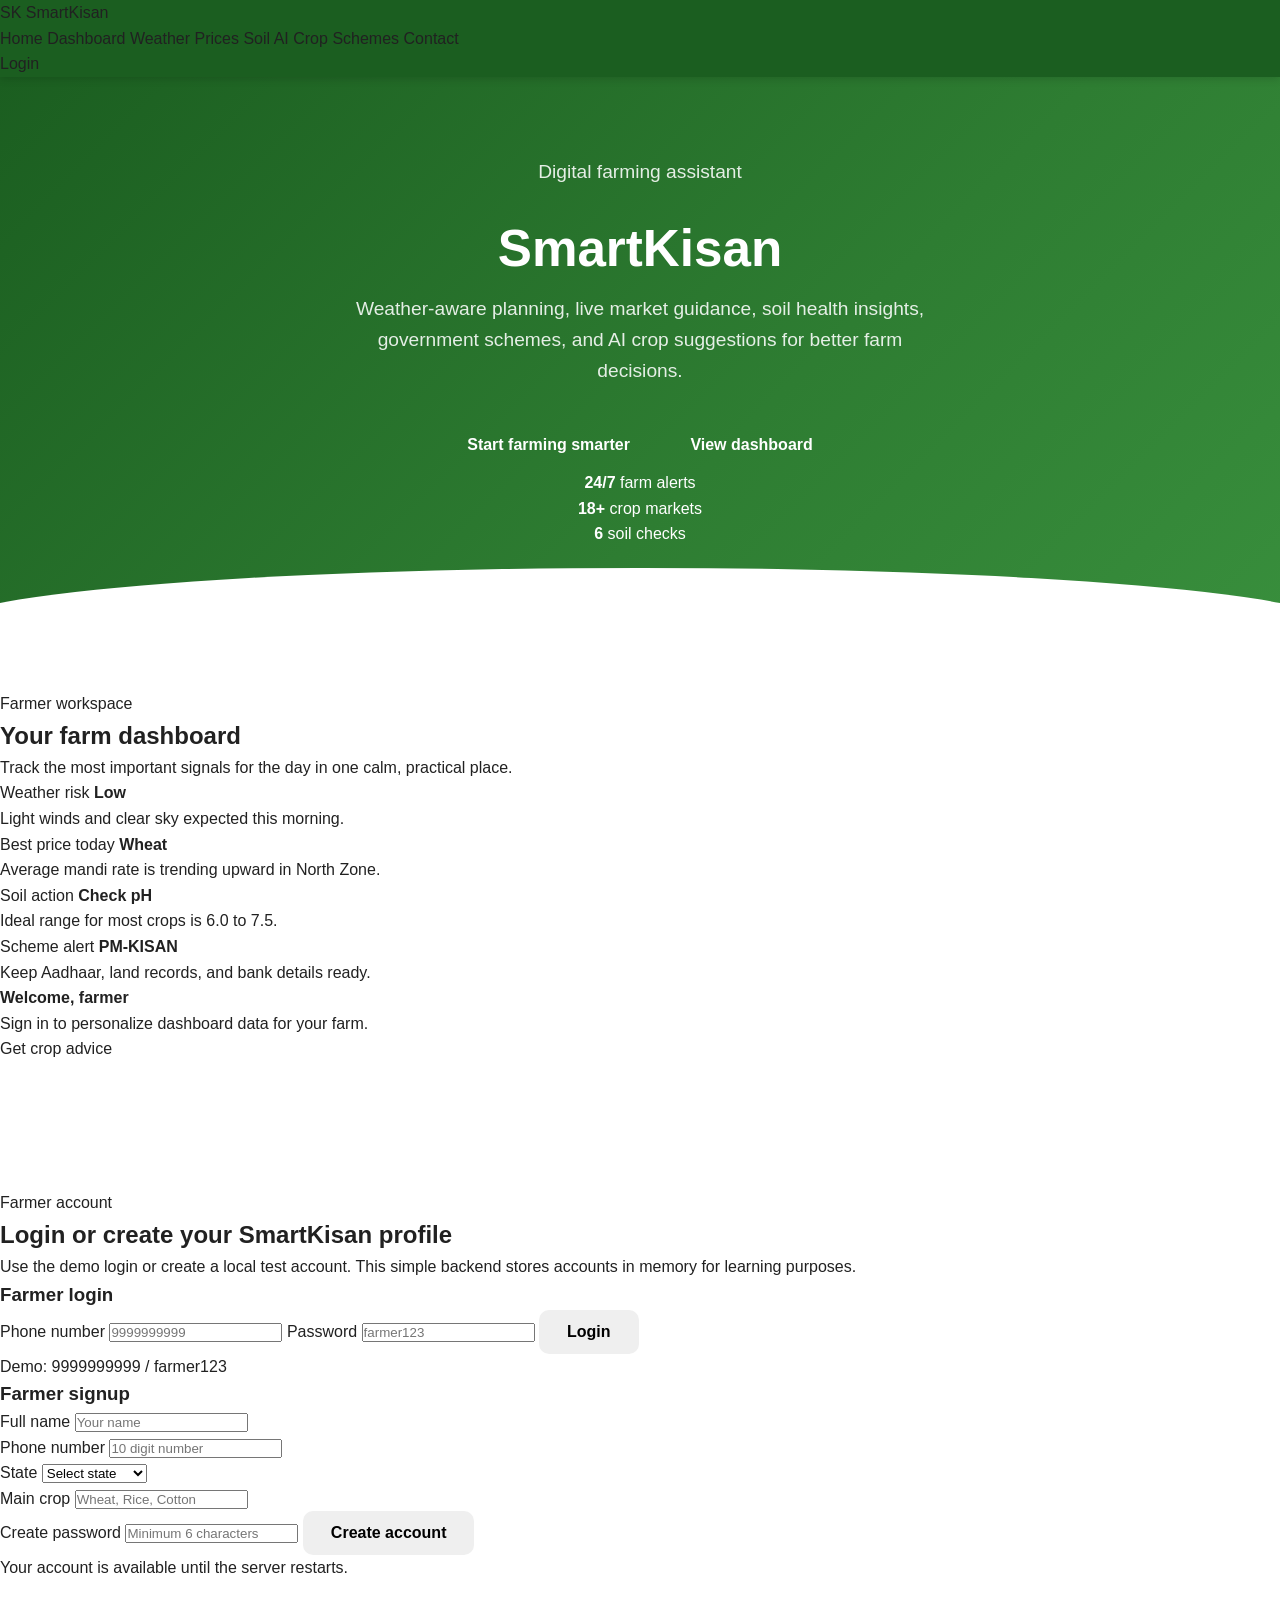
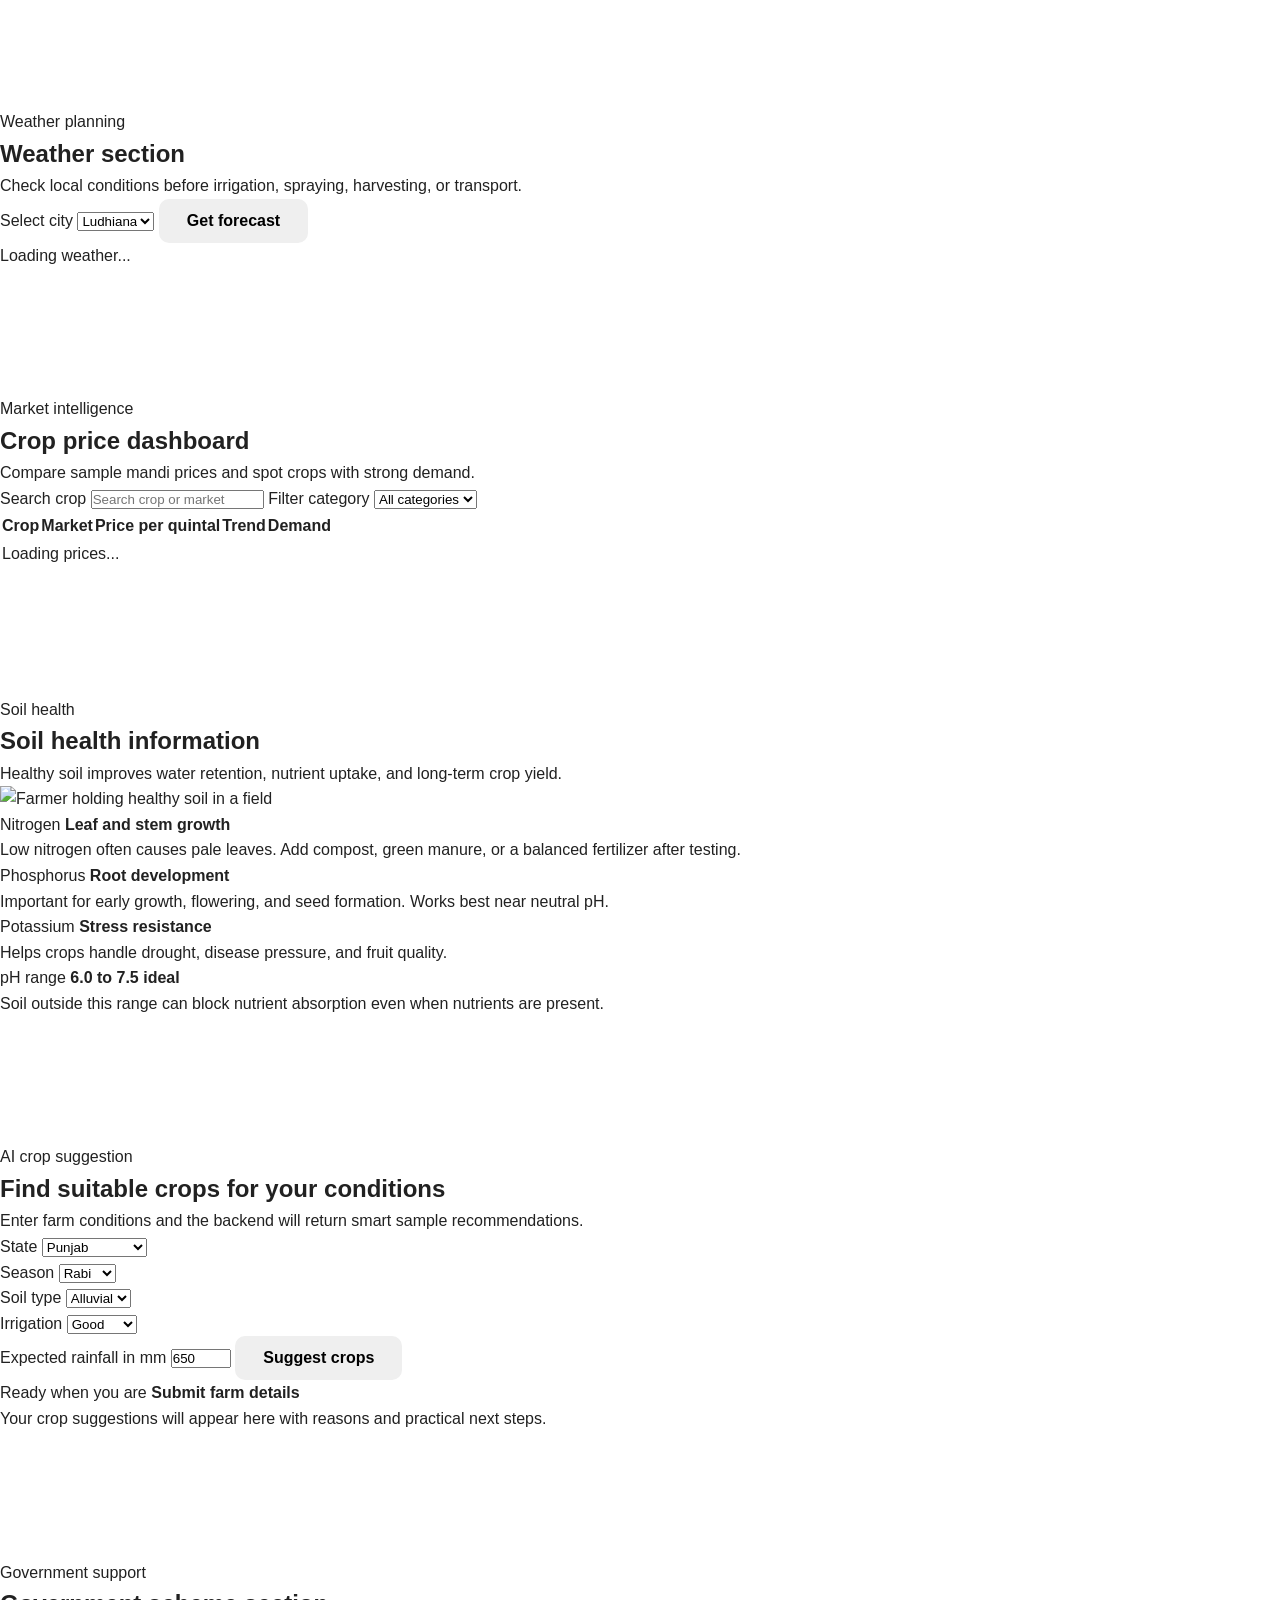
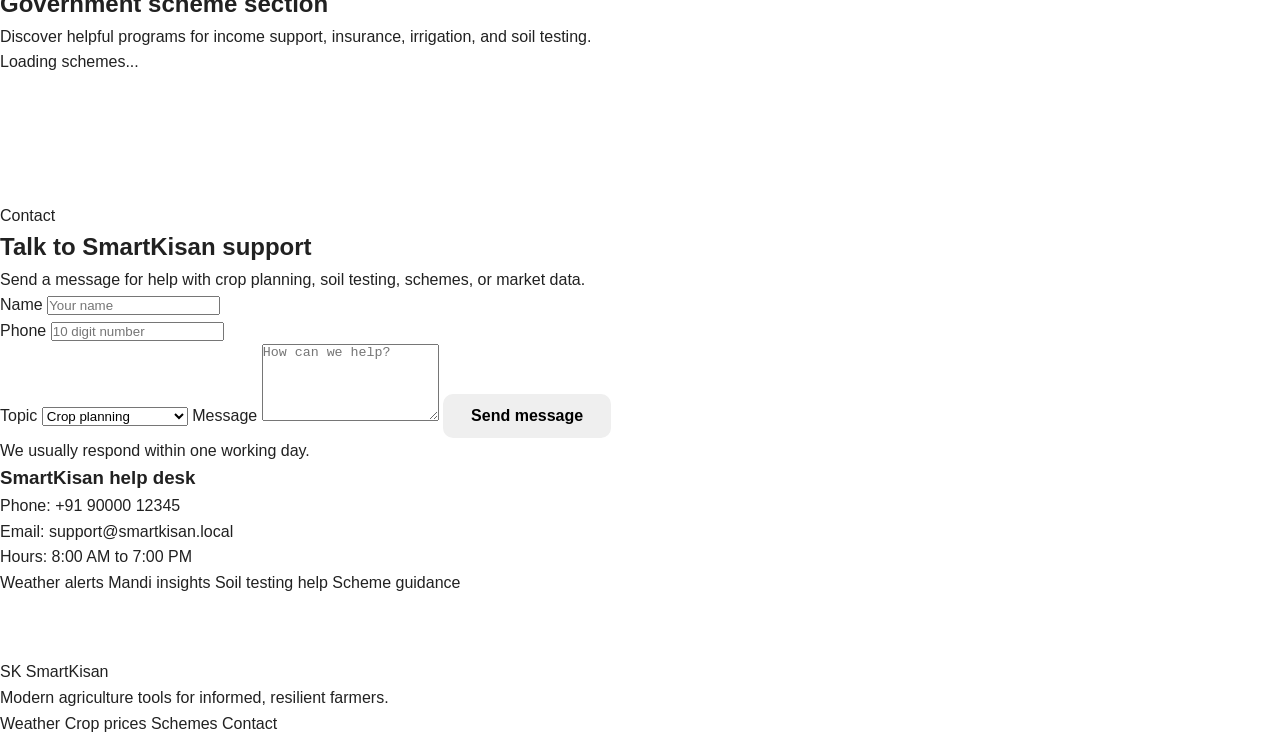
==== commit 3de5841a: "Add initial index.html for SmartKisan web app This is the initial commit for the SmartKisan web appl" ====
--- a/index.html
+++ b/index.html
@@ -1,211 +1,409 @@
 <!DOCTYPE html>
 <html lang="en">
 <head>
-  <meta charset="UTF-8" />
-  <meta name="viewport" content="width=device-width, initial-scale=1.0" />
-  <title>SmartKisan – Smart Farming for Indian Farmers</title>
-  <meta name="description" content="SmartKisan helps Indian farmers with modern farming guidance, crop advisory, weather alerts, and market price information." />
-  <link rel="stylesheet" href="style.css" />
+  <meta charset="UTF-8">
+  <meta name="viewport" content="width=device-width, initial-scale=1.0">
+  <meta name="description" content="SmartKisan is a modern agriculture web app for farmers with weather, crop prices, soil health, schemes, and crop suggestions.">
+  <title>SmartKisan | Farmer Agriculture App</title>
+  <link rel="stylesheet" href="style.css">
 </head>
 <body>
-
-  <!-- Navbar -->
-  <nav class="navbar">
-    <div class="nav-inner">
-      <a href="index.html" class="nav-logo">
-        <span class="logo-icon">🌾</span>
-        Smart<span>Kisan</span>
+  <header class="site-header">
+    <nav class="navbar" aria-label="Primary navigation">
+      <a class="brand" href="#home" aria-label="SmartKisan home">
+        <span class="brand-mark">SK</span>
+        <span class="brand-text">SmartKisan</span>
       </a>
-      <button class="nav-toggle" id="navToggle" aria-label="Open menu">
-        <span></span><span></span><span></span>
+
+      <button class="nav-toggle" id="navToggle" type="button" aria-label="Open menu" aria-expanded="false" aria-controls="navMenu">
+        <span></span>
+        <span></span>
+        <span></span>
       </button>
-      <ul class="nav-links" id="navLinks">
-        <li><a href="index.html" class="active">Home</a></li>
-        <li><a href="about.html">About</a></li>
-        <li><a href="services.html">Services</a></li>
-        <li><a href="contact.html">Contact</a></li>
-      </ul>
+
+      <div class="nav-menu" id="navMenu">
+        <a href="#home">Home</a>
+        <a href="#dashboard">Dashboard</a>
+        <a href="#weather">Weather</a>
+        <a href="#prices">Prices</a>
+        <a href="#soil">Soil</a>
+        <a href="#suggest">AI Crop</a>
+        <a href="#schemes">Schemes</a>
+        <a href="#contact">Contact</a>
+      </div>
+
+      <a class="nav-cta" href="#auth">Login</a>
+    </nav>
+  </header>
+
+  <main>
+    <section class="hero" id="home" aria-labelledby="heroTitle">
+      <div class="hero-bg" aria-hidden="true"></div>
+      <div class="hero-content">
+        <p class="eyebrow reveal">Digital farming assistant</p>
+        <h1 id="heroTitle" class="reveal">SmartKisan</h1>
+        <p class="hero-copy reveal">Weather-aware planning, live market guidance, soil health insights, government schemes, and AI crop suggestions for better farm decisions.</p>
+        <div class="hero-actions reveal">
+          <a class="btn primary" href="#auth">Start farming smarter</a>
+          <a class="btn ghost" href="#dashboard">View dashboard</a>
+        </div>
+        <div class="hero-stats reveal" aria-label="SmartKisan highlights">
+          <div>
+            <strong>24/7</strong>
+            <span>farm alerts</span>
+          </div>
+          <div>
+            <strong>18+</strong>
+            <span>crop markets</span>
+          </div>
+          <div>
+            <strong>6</strong>
+            <span>soil checks</span>
+          </div>
+        </div>
+      </div>
+    </section>
+
+    <section class="section dashboard-section" id="dashboard" aria-labelledby="dashboardTitle">
+      <div class="section-heading reveal">
+        <p class="eyebrow">Farmer workspace</p>
+        <h2 id="dashboardTitle">Your farm dashboard</h2>
+        <p>Track the most important signals for the day in one calm, practical place.</p>
+      </div>
+
+      <div class="dashboard-grid reveal">
+        <article class="metric-card">
+          <span class="metric-label">Weather risk</span>
+          <strong id="dashWeather">Low</strong>
+          <p>Light winds and clear sky expected this morning.</p>
+        </article>
+        <article class="metric-card">
+          <span class="metric-label">Best price today</span>
+          <strong id="dashPrice">Wheat</strong>
+          <p>Average mandi rate is trending upward in North Zone.</p>
+        </article>
+        <article class="metric-card">
+          <span class="metric-label">Soil action</span>
+          <strong>Check pH</strong>
+          <p>Ideal range for most crops is 6.0 to 7.5.</p>
+        </article>
+        <article class="metric-card">
+          <span class="metric-label">Scheme alert</span>
+          <strong>PM-KISAN</strong>
+          <p>Keep Aadhaar, land records, and bank details ready.</p>
+        </article>
+      </div>
+
+      <div class="task-strip reveal">
+        <div>
+          <span class="status-dot"></span>
+          <strong id="welcomeFarmer">Welcome, farmer</strong>
+          <p>Sign in to personalize dashboard data for your farm.</p>
+        </div>
+        <a class="link-btn" href="#suggest">Get crop advice</a>
+      </div>
+    </section>
+
+    <section class="section auth-section" id="auth" aria-labelledby="authTitle">
+      <div class="section-heading reveal">
+        <p class="eyebrow">Farmer account</p>
+        <h2 id="authTitle">Login or create your SmartKisan profile</h2>
+        <p>Use the demo login or create a local test account. This simple backend stores accounts in memory for learning purposes.</p>
+      </div>
+
+      <div class="auth-grid">
+        <form class="form-panel reveal" id="loginForm">
+          <h3>Farmer login</h3>
+          <label for="loginPhone">Phone number</label>
+          <input id="loginPhone" name="phone" type="tel" placeholder="9999999999" required>
+          <label for="loginPassword">Password</label>
+          <input id="loginPassword" name="password" type="password" placeholder="farmer123" required>
+          <button class="btn primary" type="submit">Login</button>
+          <p class="form-note" id="loginMessage">Demo: 9999999999 / farmer123</p>
+        </form>
+
+        <form class="form-panel reveal" id="signupForm">
+          <h3>Farmer signup</h3>
+          <div class="two-col">
+            <div>
+              <label for="signupName">Full name</label>
+              <input id="signupName" name="name" type="text" placeholder="Your name" required>
+            </div>
+            <div>
+              <label for="signupPhone">Phone number</label>
+              <input id="signupPhone" name="phone" type="tel" placeholder="10 digit number" required>
+            </div>
+          </div>
+          <div class="two-col">
+            <div>
+              <label for="signupState">State</label>
+              <select id="signupState" name="state" required>
+                <option value="">Select state</option>
+                <option>Punjab</option>
+                <option>Haryana</option>
+                <option>Maharashtra</option>
+                <option>Karnataka</option>
+                <option>Uttar Pradesh</option>
+                <option>Tamil Nadu</option>
+              </select>
+            </div>
+            <div>
+              <label for="signupCrop">Main crop</label>
+              <input id="signupCrop" name="crop" type="text" placeholder="Wheat, Rice, Cotton" required>
+            </div>
+          </div>
+          <label for="signupPassword">Create password</label>
+          <input id="signupPassword" name="password" type="password" minlength="6" placeholder="Minimum 6 characters" required>
+          <button class="btn primary" type="submit">Create account</button>
+          <p class="form-note" id="signupMessage">Your account is available until the server restarts.</p>
+        </form>
+      </div>
+    </section>
+
+    <section class="section weather-section" id="weather" aria-labelledby="weatherTitle">
+      <div class="section-heading reveal">
+        <p class="eyebrow">Weather planning</p>
+        <h2 id="weatherTitle">Weather section</h2>
+        <p>Check local conditions before irrigation, spraying, harvesting, or transport.</p>
+      </div>
+
+      <div class="tool-row reveal">
+        <label class="sr-only" for="weatherCity">Select city</label>
+        <select id="weatherCity">
+          <option value="Ludhiana">Ludhiana</option>
+          <option value="Karnal">Karnal</option>
+          <option value="Nashik">Nashik</option>
+          <option value="Mysuru">Mysuru</option>
+          <option value="Lucknow">Lucknow</option>
+        </select>
+        <button class="btn primary" id="weatherButton" type="button">Get forecast</button>
+      </div>
+
+      <div class="weather-layout">
+        <article class="weather-main reveal" id="weatherMain">
+          <span class="loading-text">Loading weather...</span>
+        </article>
+        <div class="weather-cards reveal" id="forecastCards"></div>
+      </div>
+    </section>
+
+    <section class="section prices-section" id="prices" aria-labelledby="pricesTitle">
+      <div class="section-heading reveal">
+        <p class="eyebrow">Market intelligence</p>
+        <h2 id="pricesTitle">Crop price dashboard</h2>
+        <p>Compare sample mandi prices and spot crops with strong demand.</p>
+      </div>
+
+      <div class="tool-row reveal">
+        <label class="sr-only" for="priceSearch">Search crop</label>
+        <input id="priceSearch" type="search" placeholder="Search crop or market">
+        <label class="sr-only" for="priceCategory">Filter category</label>
+        <select id="priceCategory">
+          <option value="all">All categories</option>
+          <option value="cereal">Cereals</option>
+          <option value="pulse">Pulses</option>
+          <option value="cash">Cash crops</option>
+          <option value="vegetable">Vegetables</option>
+        </select>
+      </div>
+
+      <div class="table-wrap reveal">
+        <table>
+          <thead>
+            <tr>
+              <th>Crop</th>
+              <th>Market</th>
+              <th>Price per quintal</th>
+              <th>Trend</th>
+              <th>Demand</th>
+            </tr>
+          </thead>
+          <tbody id="priceTable">
+            <tr>
+              <td colspan="5">Loading prices...</td>
+            </tr>
+          </tbody>
+        </table>
+      </div>
+    </section>
+
+    <section class="section soil-section" id="soil" aria-labelledby="soilTitle">
+      <div class="section-heading reveal">
+        <p class="eyebrow">Soil health</p>
+        <h2 id="soilTitle">Soil health information</h2>
+        <p>Healthy soil improves water retention, nutrient uptake, and long-term crop yield.</p>
+      </div>
+
+      <div class="soil-layout">
+        <div class="soil-image reveal">
+          <img src="https://images.unsplash.com/photo-1586771107445-d3ca888129ff?auto=format&fit=crop&w=900&q=80" alt="Farmer holding healthy soil in a field">
+        </div>
+        <div class="soil-grid reveal">
+          <article class="info-card">
+            <span>Nitrogen</span>
+            <strong>Leaf and stem growth</strong>
+            <p>Low nitrogen often causes pale leaves. Add compost, green manure, or a balanced fertilizer after testing.</p>
+          </article>
+          <article class="info-card">
+            <span>Phosphorus</span>
+            <strong>Root development</strong>
+            <p>Important for early growth, flowering, and seed formation. Works best near neutral pH.</p>
+          </article>
+          <article class="info-card">
+            <span>Potassium</span>
+            <strong>Stress resistance</strong>
+            <p>Helps crops handle drought, disease pressure, and fruit quality.</p>
+          </article>
+          <article class="info-card">
+            <span>pH range</span>
+            <strong>6.0 to 7.5 ideal</strong>
+            <p>Soil outside this range can block nutrient absorption even when nutrients are present.</p>
+          </article>
+        </div>
+      </div>
+    </section>
+
+    <section class="section suggestion-section" id="suggest" aria-labelledby="suggestTitle">
+      <div class="section-heading reveal">
+        <p class="eyebrow">AI crop suggestion</p>
+        <h2 id="suggestTitle">Find suitable crops for your conditions</h2>
+        <p>Enter farm conditions and the backend will return smart sample recommendations.</p>
+      </div>
+
+      <div class="suggest-layout">
+        <form class="form-panel reveal" id="suggestForm">
+          <div class="two-col">
+            <div>
+              <label for="suggestState">State</label>
+              <select id="suggestState" name="state" required>
+                <option value="Punjab">Punjab</option>
+                <option value="Haryana">Haryana</option>
+                <option value="Maharashtra">Maharashtra</option>
+                <option value="Karnataka">Karnataka</option>
+                <option value="Uttar Pradesh">Uttar Pradesh</option>
+                <option value="Tamil Nadu">Tamil Nadu</option>
+              </select>
+            </div>
+            <div>
+              <label for="season">Season</label>
+              <select id="season" name="season" required>
+                <option value="rabi">Rabi</option>
+                <option value="kharif">Kharif</option>
+                <option value="zaid">Zaid</option>
+              </select>
+            </div>
+          </div>
+          <div class="two-col">
+            <div>
+              <label for="soilType">Soil type</label>
+              <select id="soilType" name="soilType" required>
+                <option value="alluvial">Alluvial</option>
+                <option value="black">Black</option>
+                <option value="red">Red</option>
+                <option value="sandy">Sandy</option>
+                <option value="loamy">Loamy</option>
+              </select>
+            </div>
+            <div>
+              <label for="irrigation">Irrigation</label>
+              <select id="irrigation" name="irrigation" required>
+                <option value="good">Good</option>
+                <option value="medium">Medium</option>
+                <option value="low">Low</option>
+              </select>
+            </div>
+          </div>
+          <label for="rainfall">Expected rainfall in mm</label>
+          <input id="rainfall" name="rainfall" type="number" min="0" max="2000" value="650" required>
+          <button class="btn primary" type="submit">Suggest crops</button>
+        </form>
+
+        <div class="suggest-results reveal" id="suggestResults">
+          <article class="result-card">
+            <span>Ready when you are</span>
+            <strong>Submit farm details</strong>
+            <p>Your crop suggestions will appear here with reasons and practical next steps.</p>
+          </article>
+        </div>
+      </div>
+    </section>
+
+    <section class="section schemes-section" id="schemes" aria-labelledby="schemesTitle">
+      <div class="section-heading reveal">
+        <p class="eyebrow">Government support</p>
+        <h2 id="schemesTitle">Government scheme section</h2>
+        <p>Discover helpful programs for income support, insurance, irrigation, and soil testing.</p>
+      </div>
+      <div class="scheme-grid reveal" id="schemeGrid">
+        <span class="loading-text">Loading schemes...</span>
+      </div>
+    </section>
+
+    <section class="section contact-section" id="contact" aria-labelledby="contactTitle">
+      <div class="section-heading reveal">
+        <p class="eyebrow">Contact</p>
+        <h2 id="contactTitle">Talk to SmartKisan support</h2>
+        <p>Send a message for help with crop planning, soil testing, schemes, or market data.</p>
+      </div>
+
+      <div class="contact-layout">
+        <form class="form-panel reveal" id="contactForm">
+          <div class="two-col">
+            <div>
+              <label for="contactName">Name</label>
+              <input id="contactName" name="name" type="text" placeholder="Your name" required>
+            </div>
+            <div>
+              <label for="contactPhone">Phone</label>
+              <input id="contactPhone" name="phone" type="tel" placeholder="10 digit number" required>
+            </div>
+          </div>
+          <label for="contactTopic">Topic</label>
+          <select id="contactTopic" name="topic" required>
+            <option>Crop planning</option>
+            <option>Weather alert</option>
+            <option>Soil health</option>
+            <option>Government scheme</option>
+            <option>Market price</option>
+          </select>
+          <label for="contactMessage">Message</label>
+          <textarea id="contactMessage" name="message" rows="5" placeholder="How can we help?" required></textarea>
+          <button class="btn primary" type="submit">Send message</button>
+          <p class="form-note" id="contactStatus">We usually respond within one working day.</p>
+        </form>
+
+        <aside class="contact-panel reveal">
+          <h3>SmartKisan help desk</h3>
+          <p>Phone: +91 90000 12345</p>
+          <p>Email: support@smartkisan.local</p>
+          <p>Hours: 8:00 AM to 7:00 PM</p>
+          <div class="mini-list">
+            <span>Weather alerts</span>
+            <span>Mandi insights</span>
+            <span>Soil testing help</span>
+            <span>Scheme guidance</span>
+          </div>
+        </aside>
+      </div>
+    </section>
+  </main>
+
+  <footer class="site-footer">
+    <div>
+      <a class="brand footer-brand" href="#home">
+        <span class="brand-mark">SK</span>
+        <span class="brand-text">SmartKisan</span>
+      </a>
+      <p>Modern agriculture tools for informed, resilient farmers.</p>
     </div>
-  </nav>
-
-  <!-- Hero -->
-  <section class="hero">
-    <div class="container">
-      <span class="hero-emoji">🌾</span>
-      <h1>Smart Farming for <span>Every Kisan</span></h1>
-      <p>
-        SmartKisan empowers Indian farmers with modern agricultural guidance,
-        crop advisory, real-time weather alerts, and best market prices —
-        all in one place.
-      </p>
-      <div class="hero-ctas">
-        <a href="services.html" class="btn btn-primary">Explore Services</a>
-        <a href="https://wa.me/919999999999?text=Hello%20SmartKisan%2C%20I%20need%20farming%20guidance"
-           class="btn btn-whatsapp" target="_blank" rel="noopener">
-          <span>💬</span> WhatsApp Us
-        </a>
-      </div>
-    </div>
-  </section>
-
-  <!-- Stats Strip -->
-  <div class="stats-strip">
-    <div class="stats-inner">
-      <div class="stat-item">
-        <span class="stat-num">10,000+</span>
-        <span class="stat-lbl">Farmers Helped</span>
-      </div>
-      <div class="stat-item">
-        <span class="stat-num">15+</span>
-        <span class="stat-lbl">States Covered</span>
-      </div>
-      <div class="stat-item">
-        <span class="stat-num">50+</span>
-        <span class="stat-lbl">Crops Supported</span>
-      </div>
-      <div class="stat-item">
-        <span class="stat-num">24/7</span>
-        <span class="stat-lbl">Expert Support</span>
-      </div>
-    </div>
-  </div>
-
-  <!-- Services Overview -->
-  <section class="section">
-    <div class="container">
-      <h2 class="section-title">What We Offer</h2>
-      <p class="section-sub">
-        End-to-end support for Indian farmers — from soil to sale.
-      </p>
-      <div class="cards-grid">
-        <div class="card">
-          <span class="card-icon">🌱</span>
-          <h3>Crop Advisory</h3>
-          <p>Get expert advice on which crops to grow based on your soil type, region, and season.</p>
-        </div>
-        <div class="card">
-          <span class="card-icon">🌦️</span>
-          <h3>Weather Alerts</h3>
-          <p>Real-time weather forecasts and early warnings to protect your crops from rain, drought, or frost.</p>
-        </div>
-        <div class="card">
-          <span class="card-icon">💰</span>
-          <h3>Market Prices</h3>
-          <p>Daily mandi prices and market trends so you always sell at the best rate.</p>
-        </div>
-        <div class="card">
-          <span class="card-icon">🐛</span>
-          <h3>Pest &amp; Disease Help</h3>
-          <p>Identify crop diseases and get recommended treatments from agricultural experts.</p>
-        </div>
-        <div class="card">
-          <span class="card-icon">🏦</span>
-          <h3>Loan &amp; Scheme Info</h3>
-          <p>Information on government schemes, Kisan Credit Card, subsidies, and loans.</p>
-        </div>
-        <div class="card">
-          <span class="card-icon">📱</span>
-          <h3>Easy WhatsApp Support</h3>
-          <p>Chat with our experts on WhatsApp in your local language — Hindi, Telugu, Marathi, and more.</p>
-        </div>
-      </div>
-      <div style="text-align:center;margin-top:36px;">
-        <a href="services.html" class="btn btn-outline">View All Services</a>
-      </div>
-    </div>
-  </section>
-
-  <!-- Why SmartKisan -->
-  <section class="section section-alt">
-    <div class="container">
-      <h2 class="section-title">Why SmartKisan?</h2>
-      <p class="section-sub">We understand the challenges of Indian farming and built solutions that truly work.</p>
-      <div class="cards-grid">
-        <div class="card">
-          <span class="card-icon">🗣️</span>
-          <h3>Your Language</h3>
-          <p>Support in Hindi, Marathi, Telugu, Punjabi, Tamil, and other regional languages.</p>
-        </div>
-        <div class="card">
-          <span class="card-icon">📡</span>
-          <h3>Works in Rural Areas</h3>
-          <p>Designed for low-bandwidth connections so farmers in remote villages can also use it.</p>
-        </div>
-        <div class="card">
-          <span class="card-icon">🤝</span>
-          <h3>Trusted by Farmers</h3>
-          <p>Over 10,000 farmers across India trust SmartKisan for day-to-day farming decisions.</p>
-        </div>
-        <div class="card">
-          <span class="card-icon">🆓</span>
-          <h3>Free to Use</h3>
-          <p>Basic advisory and information services are completely free for all farmers.</p>
-        </div>
-      </div>
-    </div>
-  </section>
-
-  <!-- WhatsApp CTA -->
-  <section class="section" style="background:var(--yellow-light);text-align:center;">
-    <div class="container">
-      <span style="font-size:3rem;display:block;margin-bottom:16px;">💬</span>
-      <h2 class="section-title">Need Farming Help Right Now?</h2>
-      <p class="section-sub">
-        Message us on WhatsApp and get a response from our agri-experts within minutes.
-      </p>
-      <a href="https://wa.me/919999999999?text=Hello%20SmartKisan%2C%20I%20need%20farming%20guidance"
-         class="btn btn-whatsapp"
-         target="_blank" rel="noopener">
-        <span>💬</span> Chat on WhatsApp Now
-      </a>
-    </div>
-  </section>
-
-  <!-- Footer -->
-  <footer class="footer">
-    <div class="footer-inner">
-      <div class="footer-brand">
-        <div class="brand-name">🌾 Smart<span>Kisan</span></div>
-        <p>Empowering Indian farmers with smart, accessible, and actionable agricultural guidance.</p>
-      </div>
-      <div class="footer-col">
-        <h4>Pages</h4>
-        <ul>
-          <li><a href="index.html">Home</a></li>
-          <li><a href="about.html">About Us</a></li>
-          <li><a href="services.html">Services</a></li>
-          <li><a href="contact.html">Contact</a></li>
-        </ul>
-      </div>
-      <div class="footer-col">
-        <h4>Contact</h4>
-        <ul>
-          <li><a href="tel:+919999999999">📞 +91 99999 99999</a></li>
-          <li><a href="mailto:help@smartkisan.in">✉️ help@smartkisan.in</a></li>
-          <li><a href="https://wa.me/919999999999" target="_blank" rel="noopener">💬 WhatsApp</a></li>
-        </ul>
-      </div>
-    </div>
-    <div class="footer-bottom">
-      &copy; 2024 SmartKisan. Made with ❤️ for Indian Farmers.
+    <div class="footer-links">
+      <a href="#weather">Weather</a>
+      <a href="#prices">Crop prices</a>
+      <a href="#schemes">Schemes</a>
+      <a href="#contact">Contact</a>
     </div>
   </footer>
 
-  <!-- WhatsApp Float Button -->
-  <a href="https://wa.me/919999999999?text=Hello%20SmartKisan%2C%20I%20need%20farming%20guidance"
-     class="whatsapp-float"
-     target="_blank" rel="noopener"
-     aria-label="Chat on WhatsApp">
-    <span class="wa-icon">💬</span> WhatsApp
-  </a>
-
-  <script>
-    const toggle = document.getElementById('navToggle');
-    const links  = document.getElementById('navLinks');
-    toggle.addEventListener('click', () => links.classList.toggle('open'));
-    links.querySelectorAll('a').forEach(a => {
-      a.addEventListener('click', () => links.classList.remove('open'));
-    });
-  </script>
+  <script src="script.js"></script>
 </body>
 </html>
